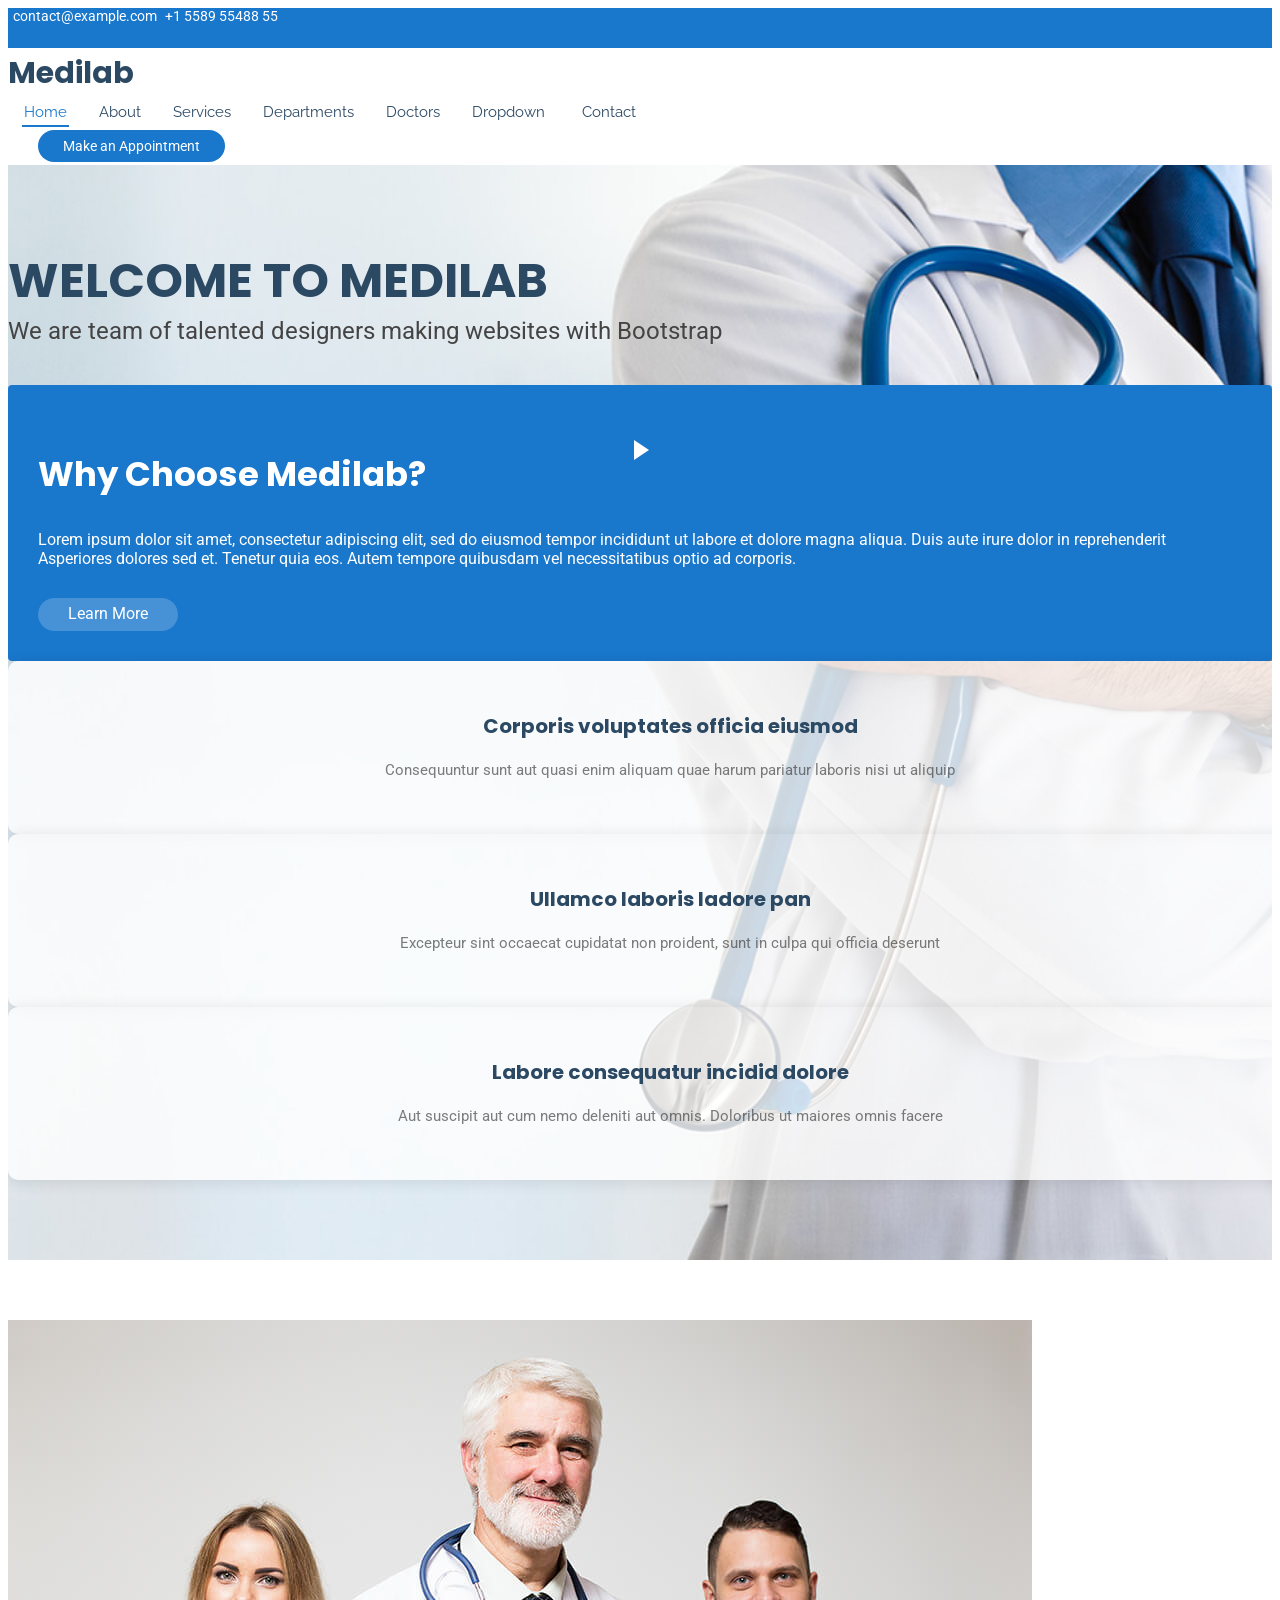
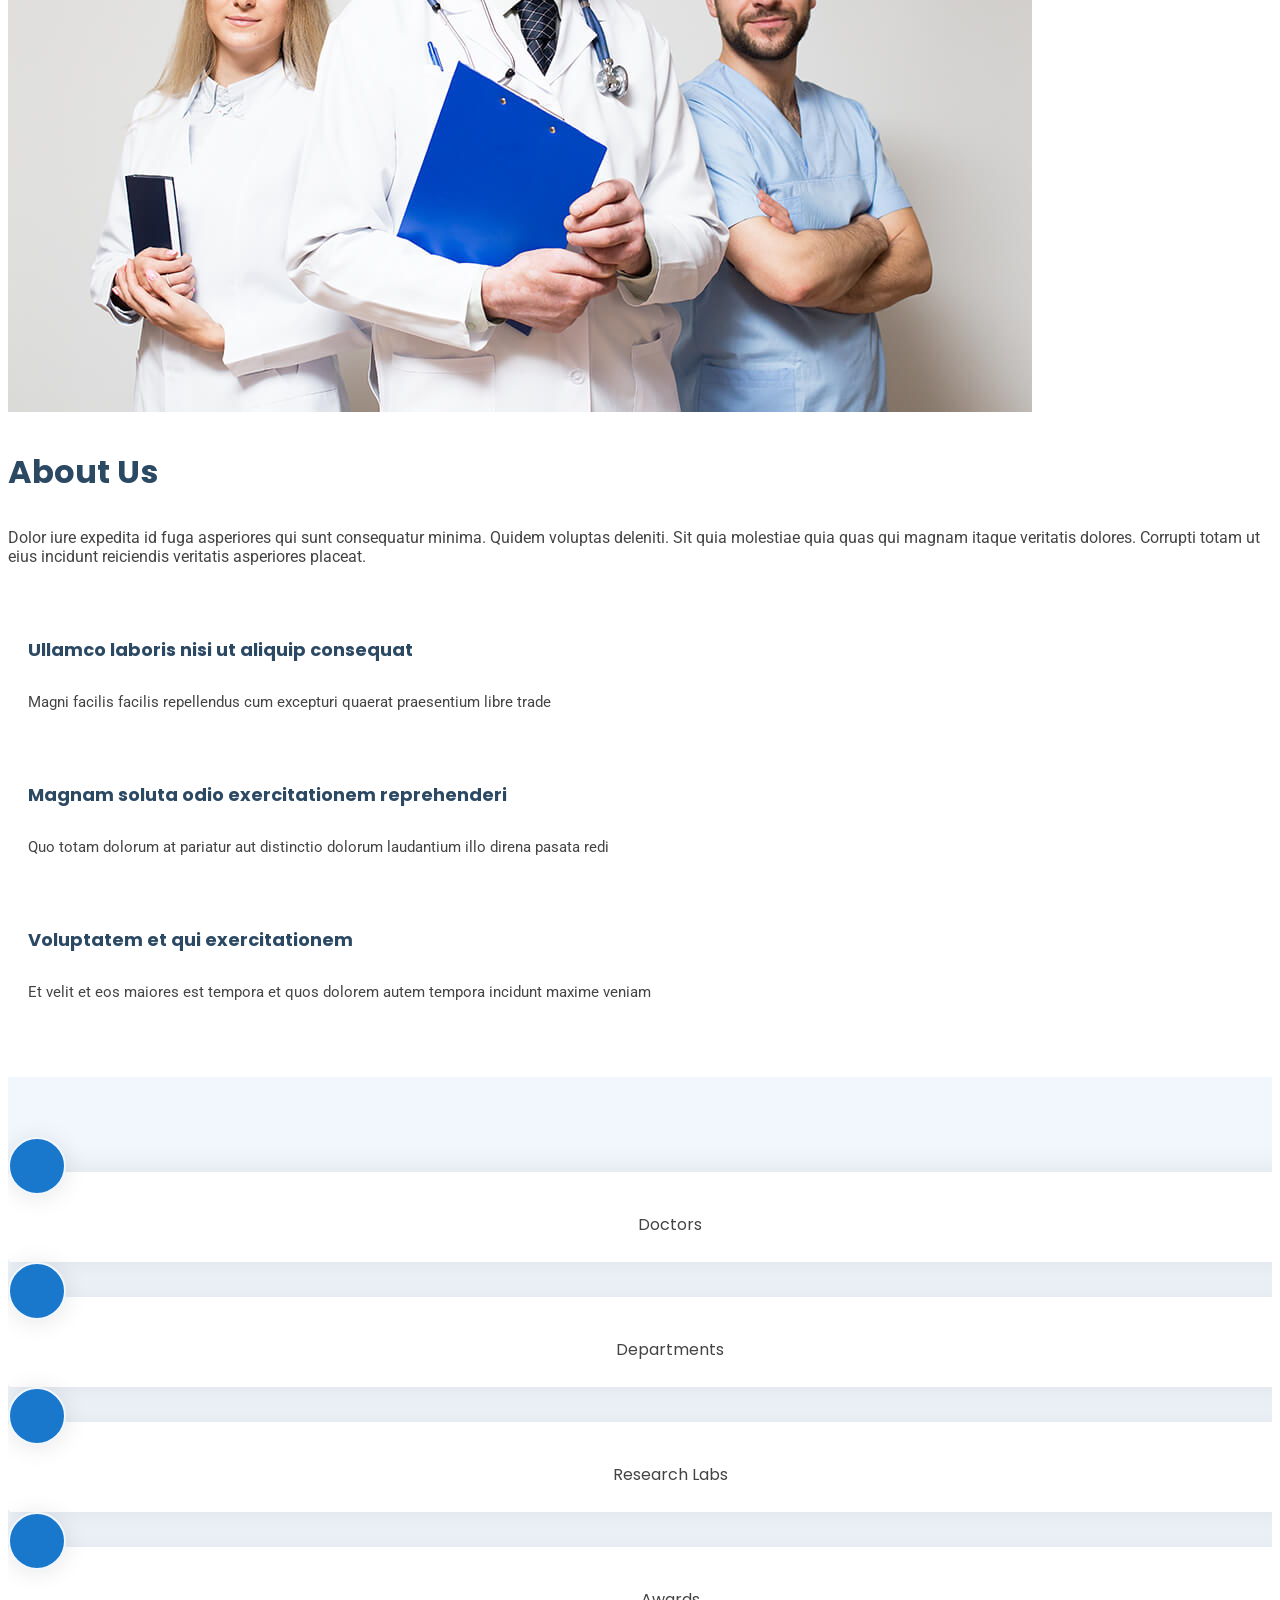
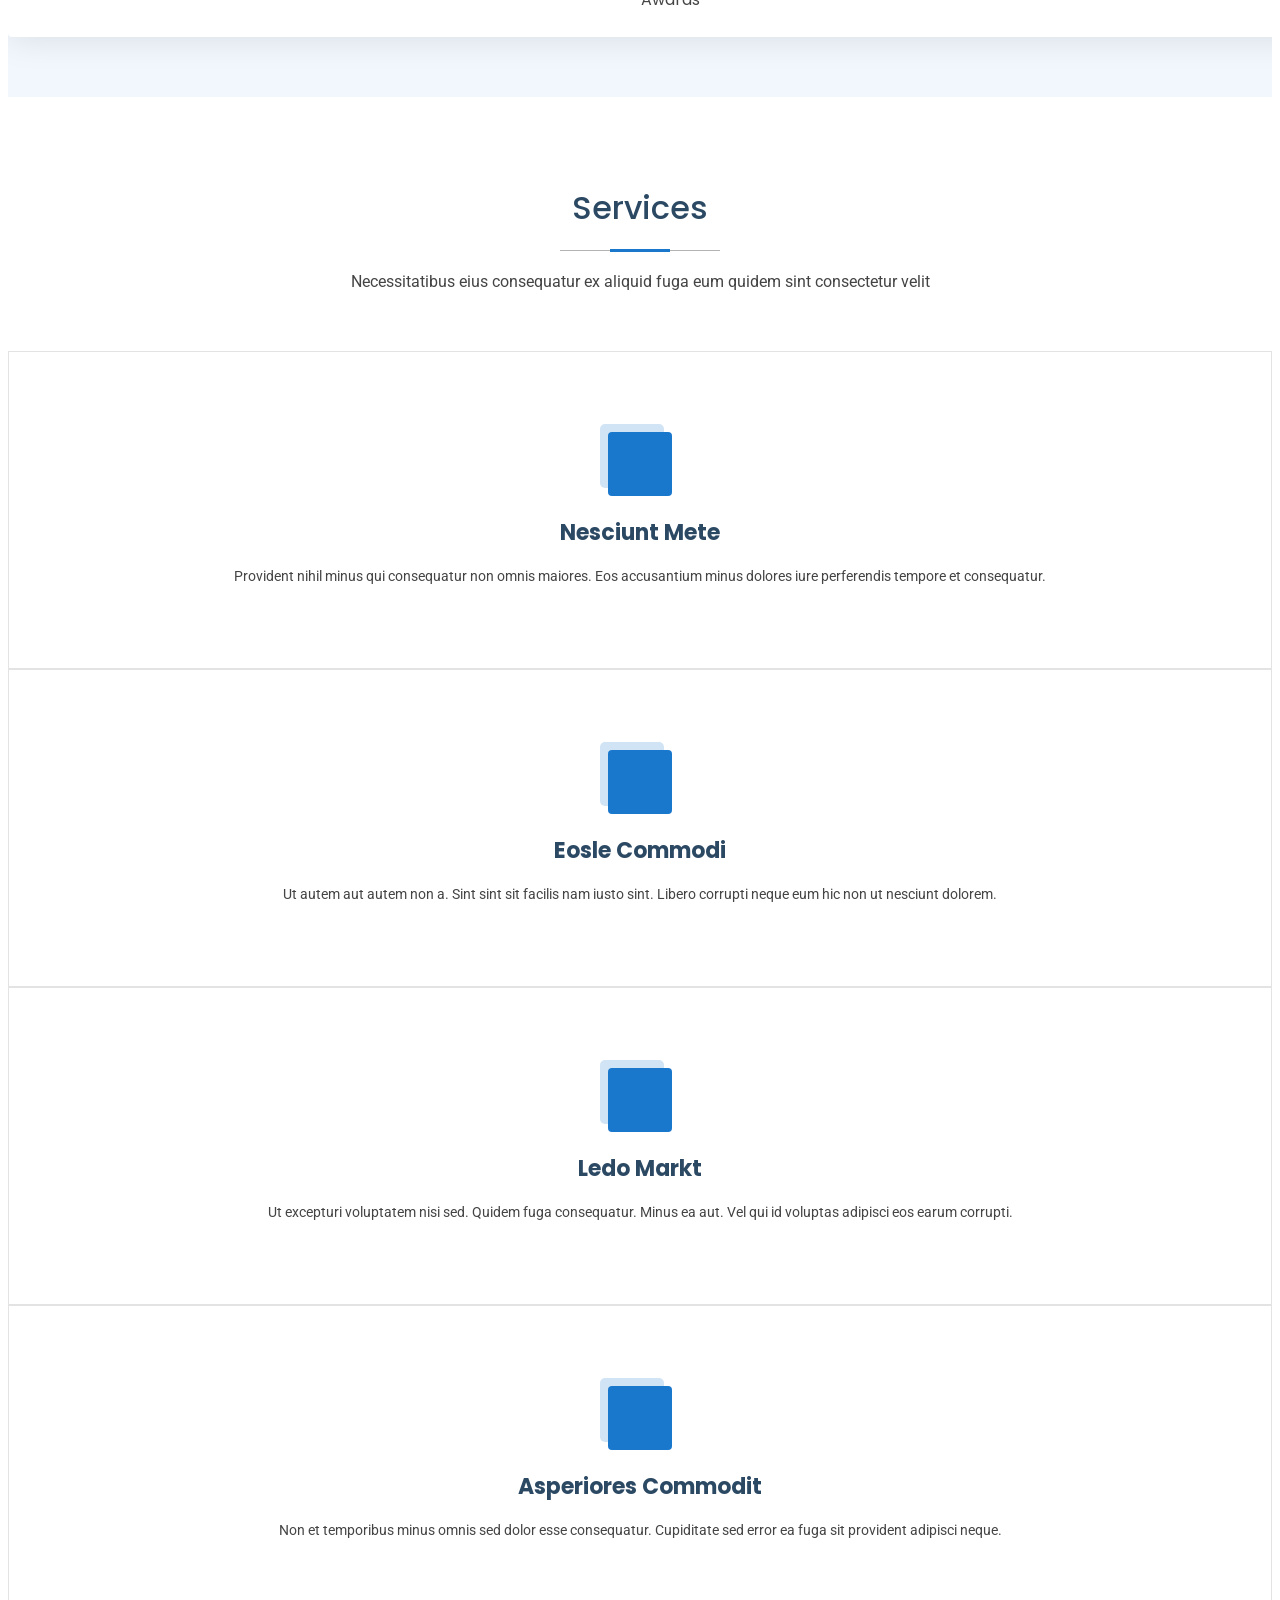
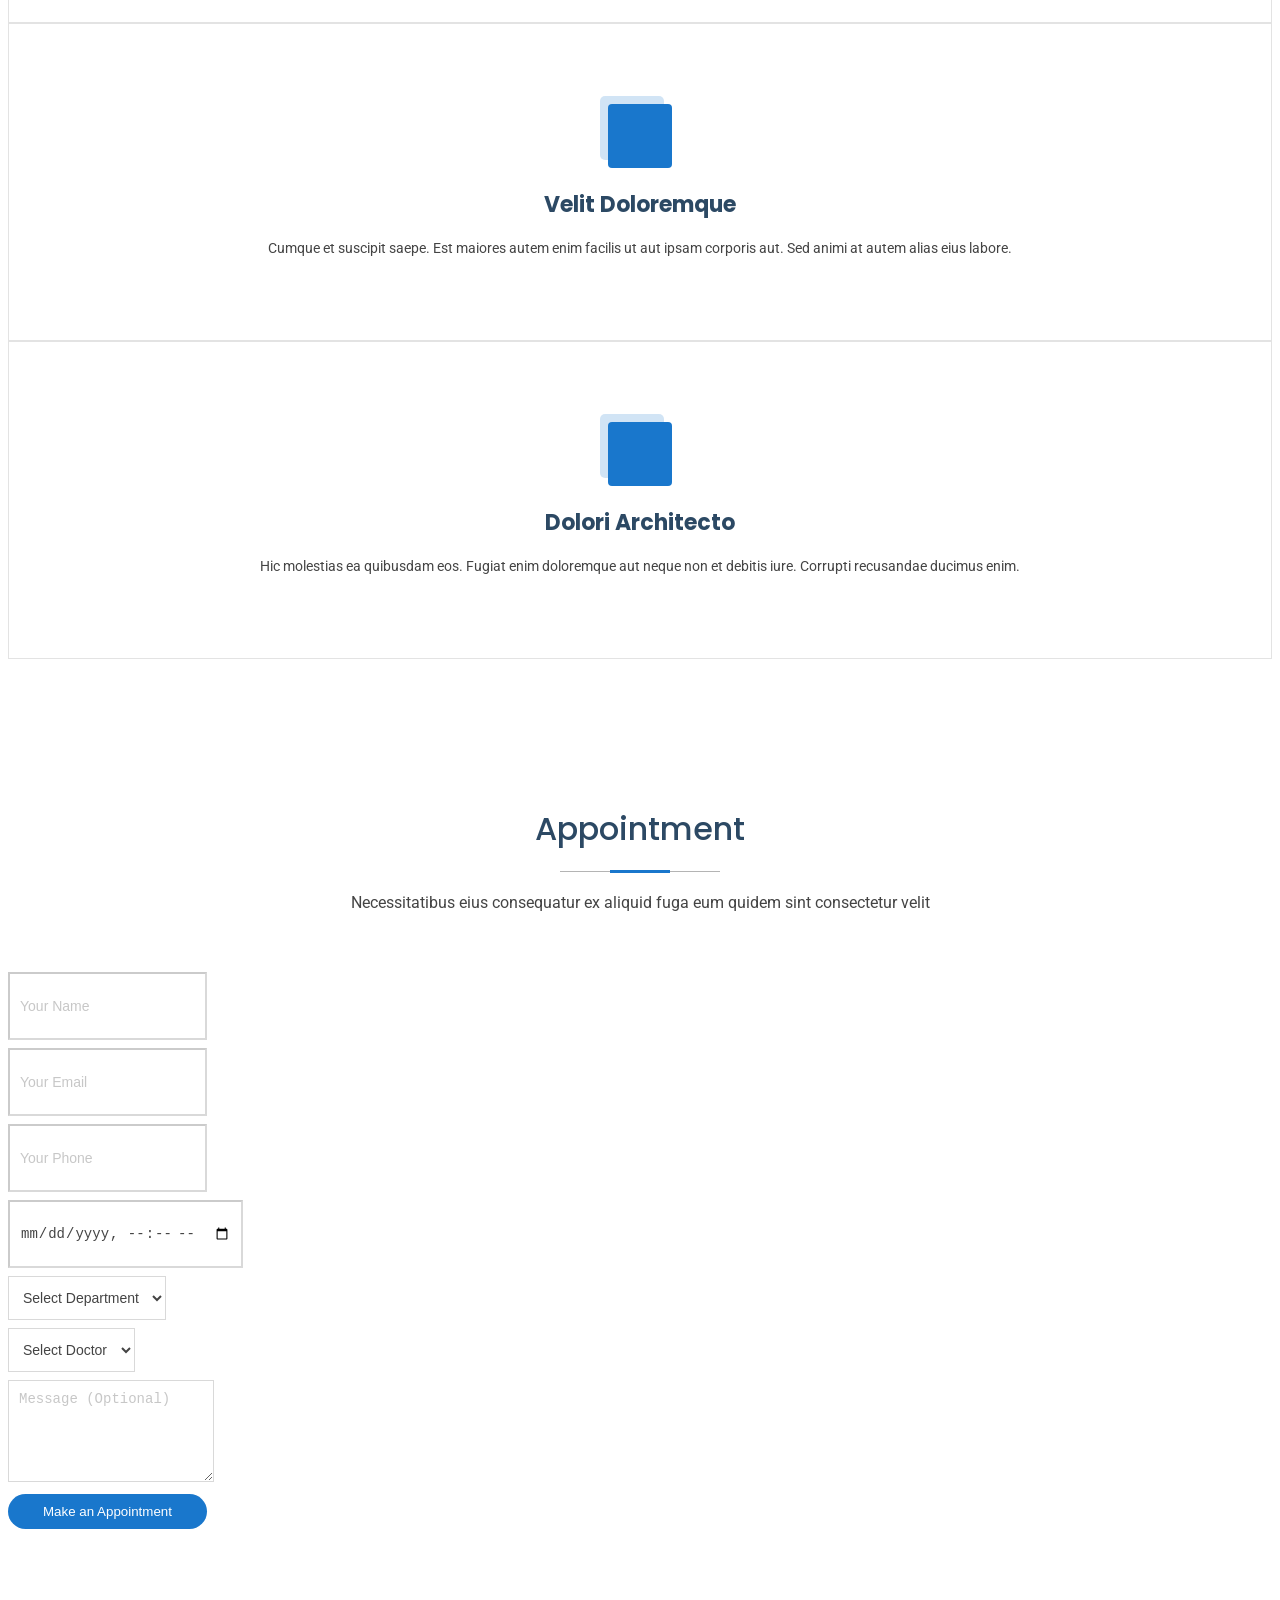
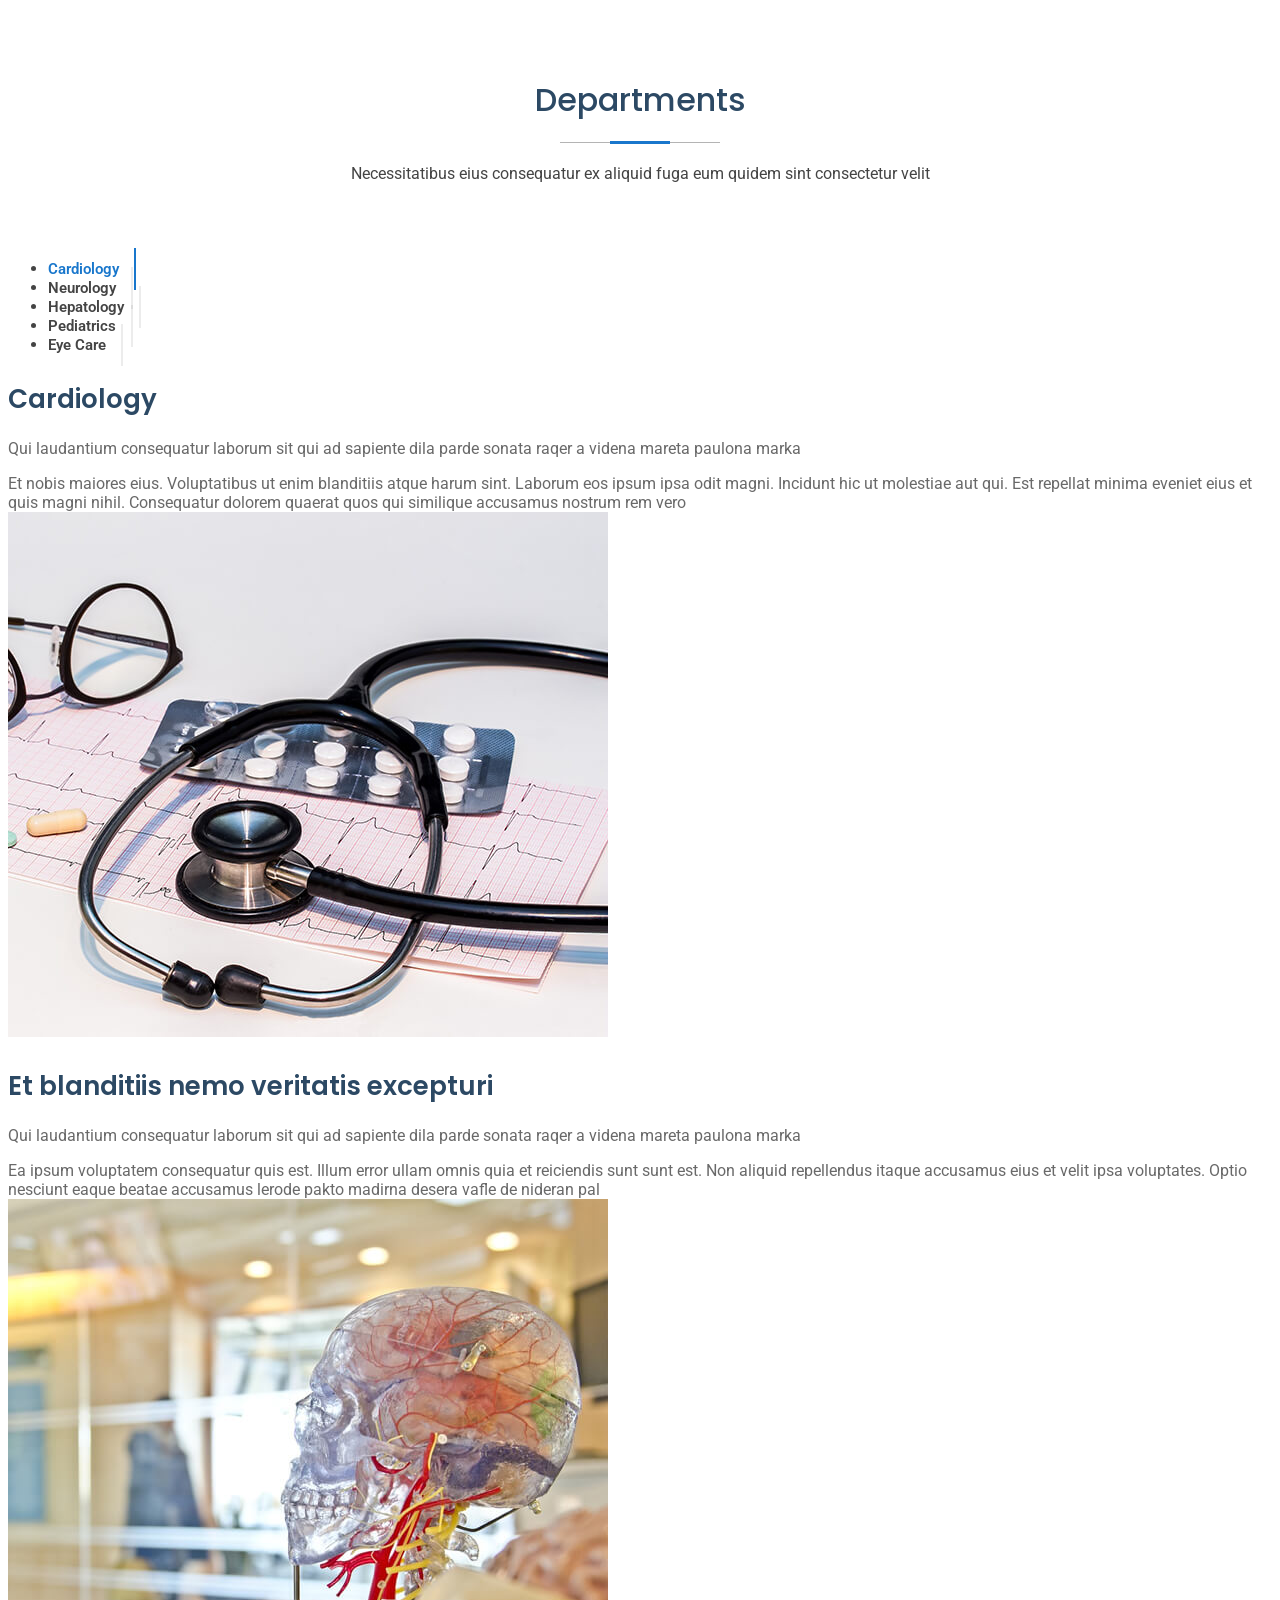
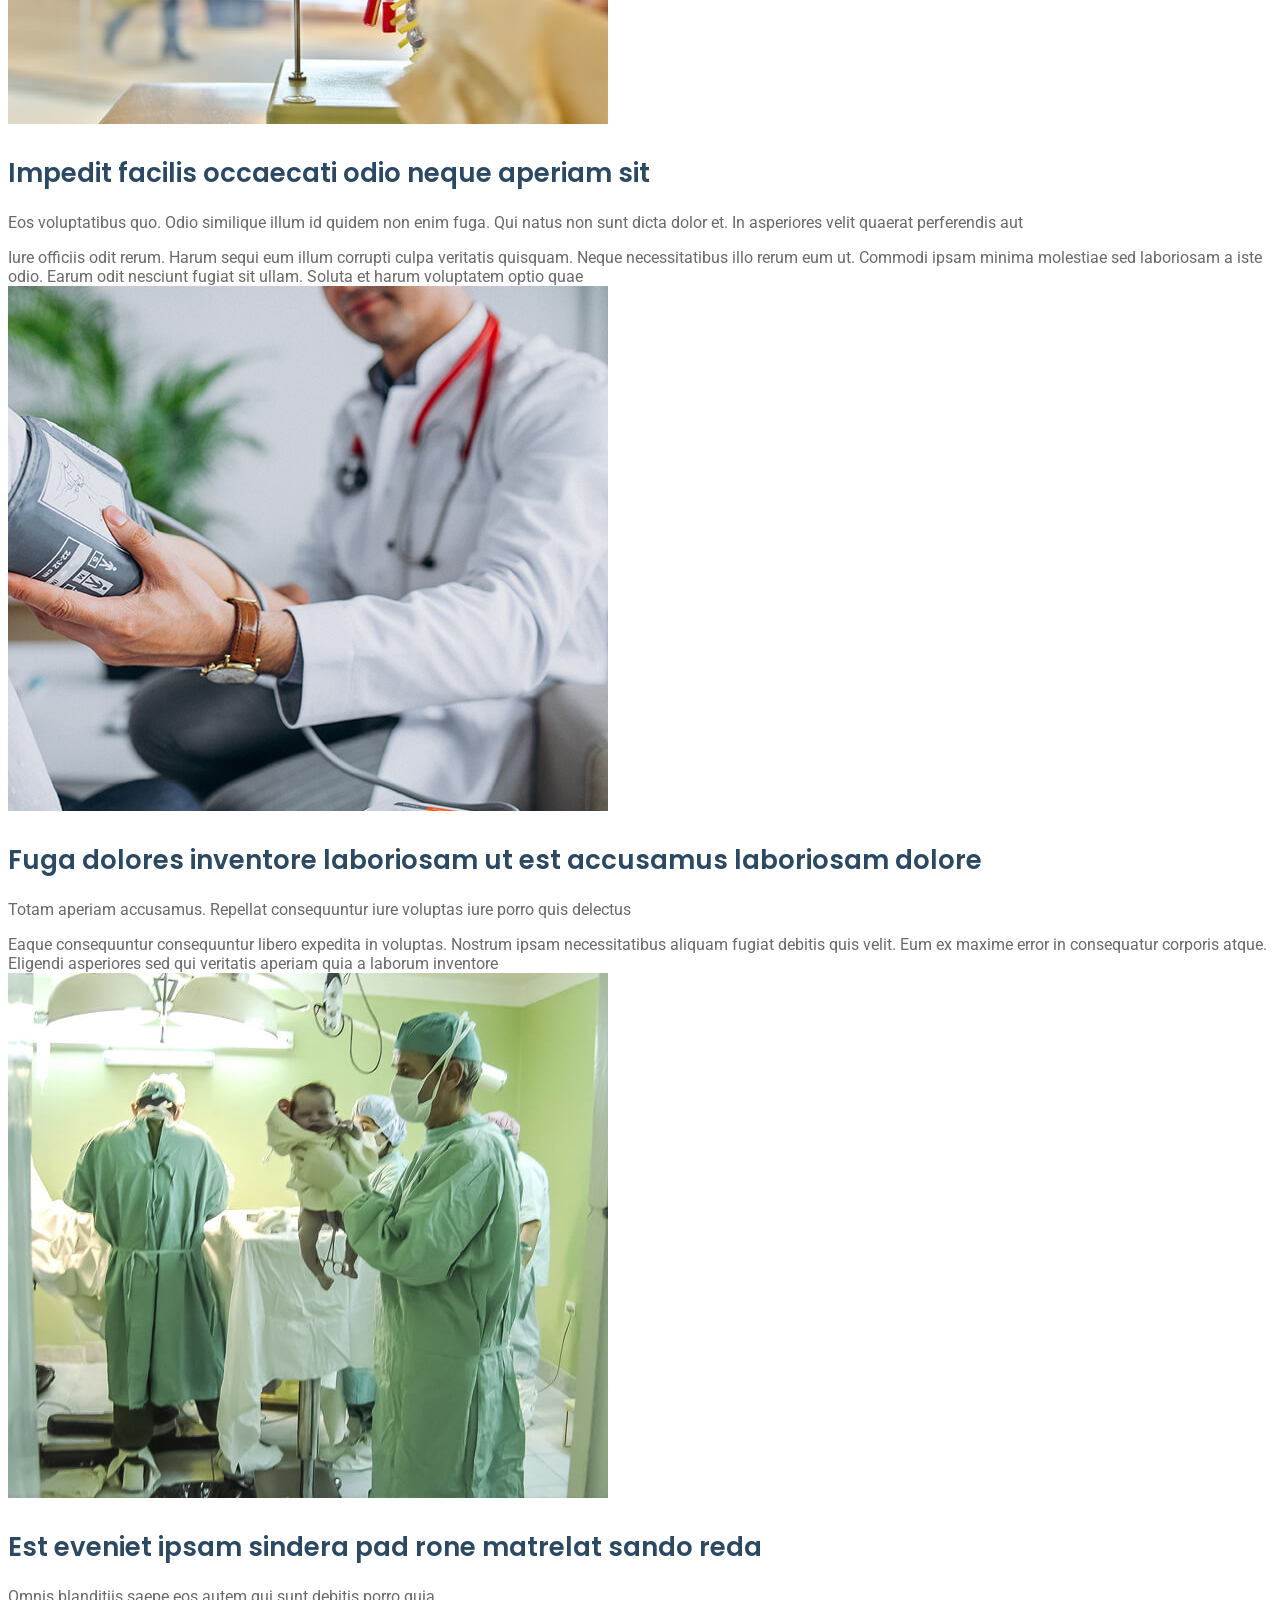
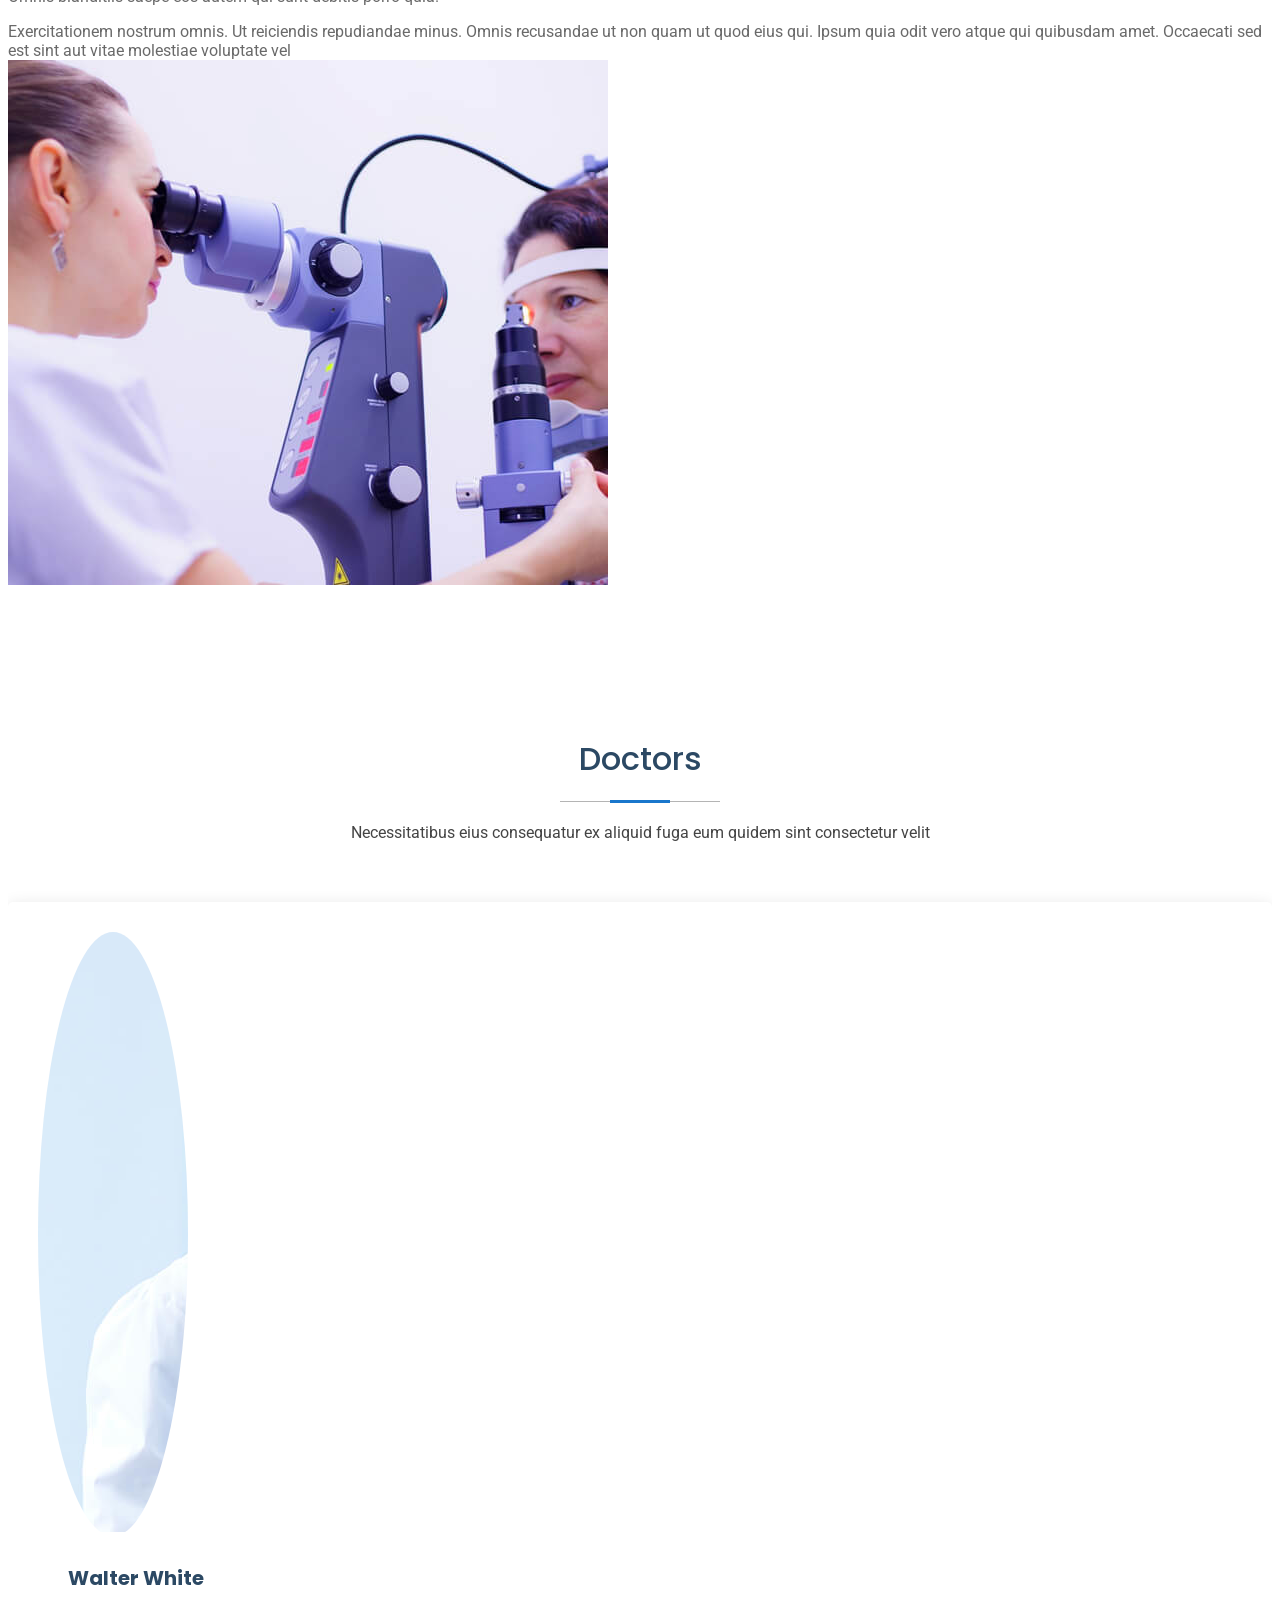
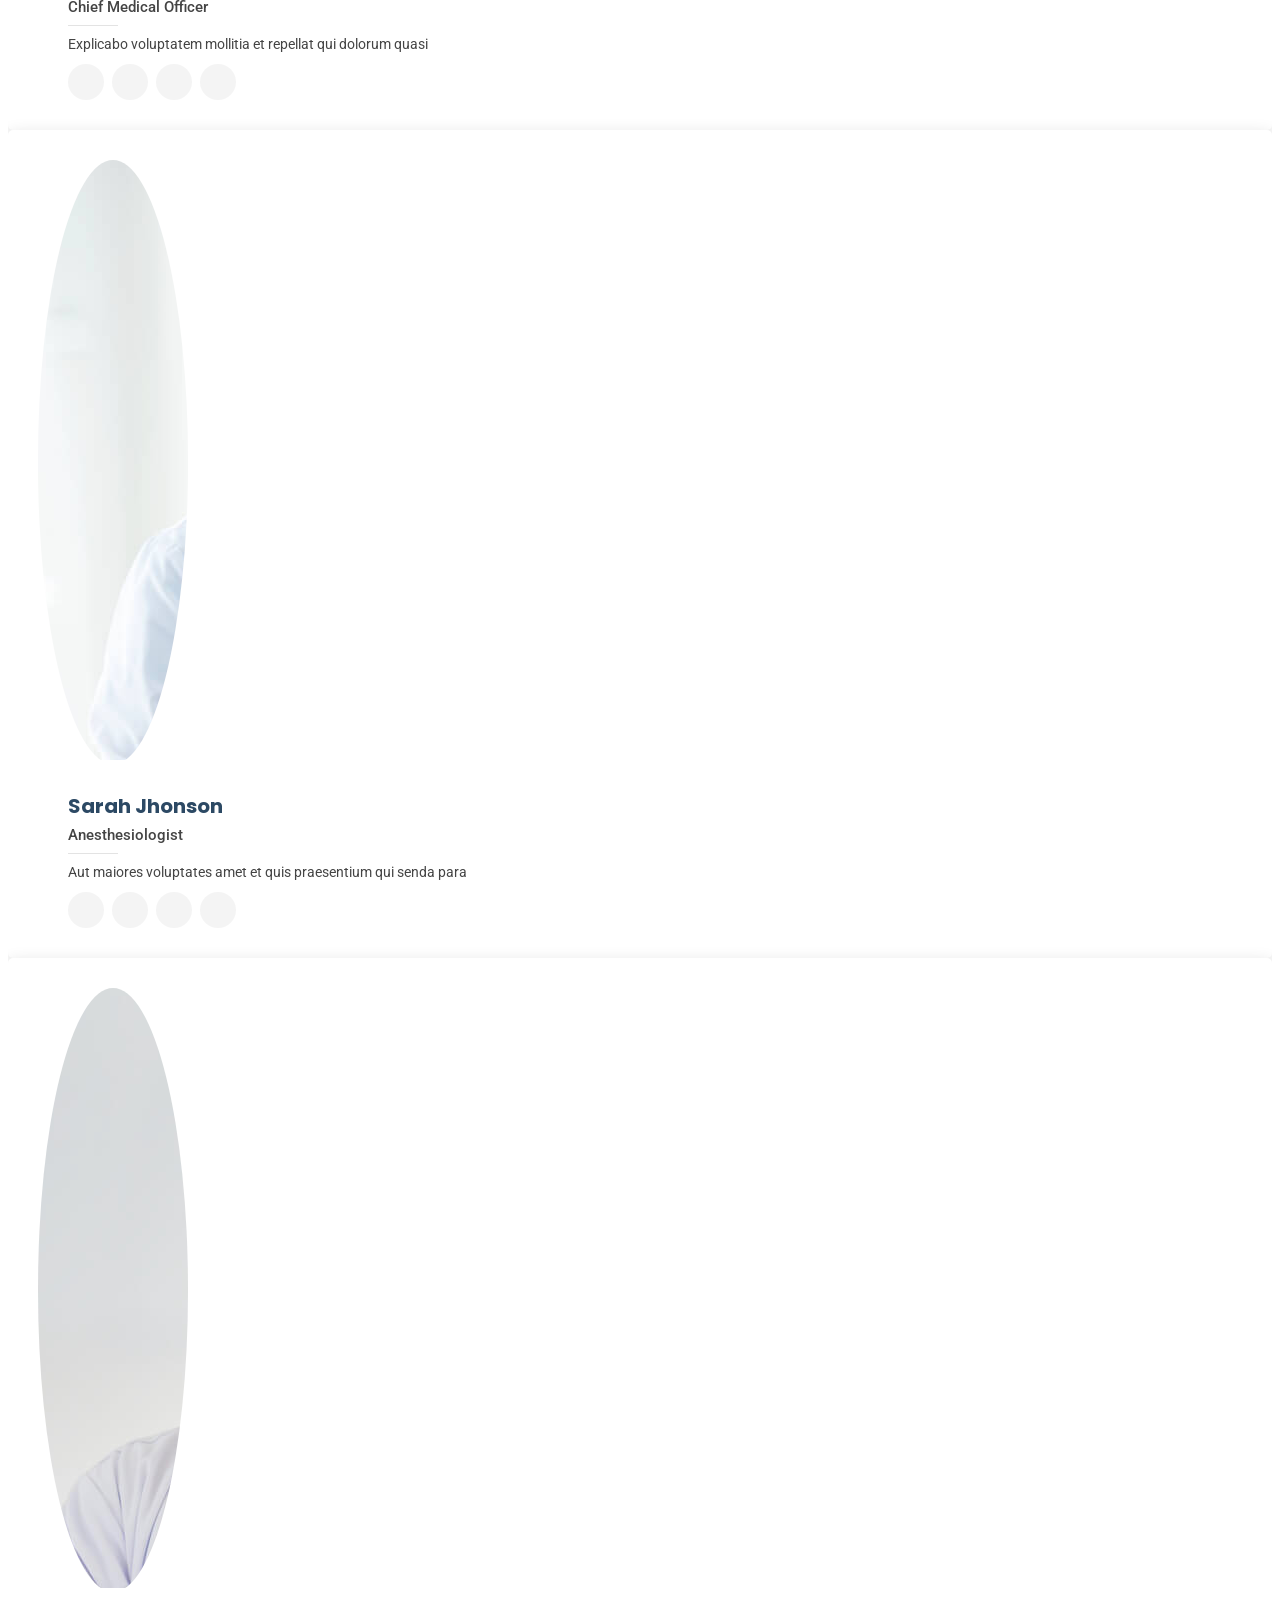
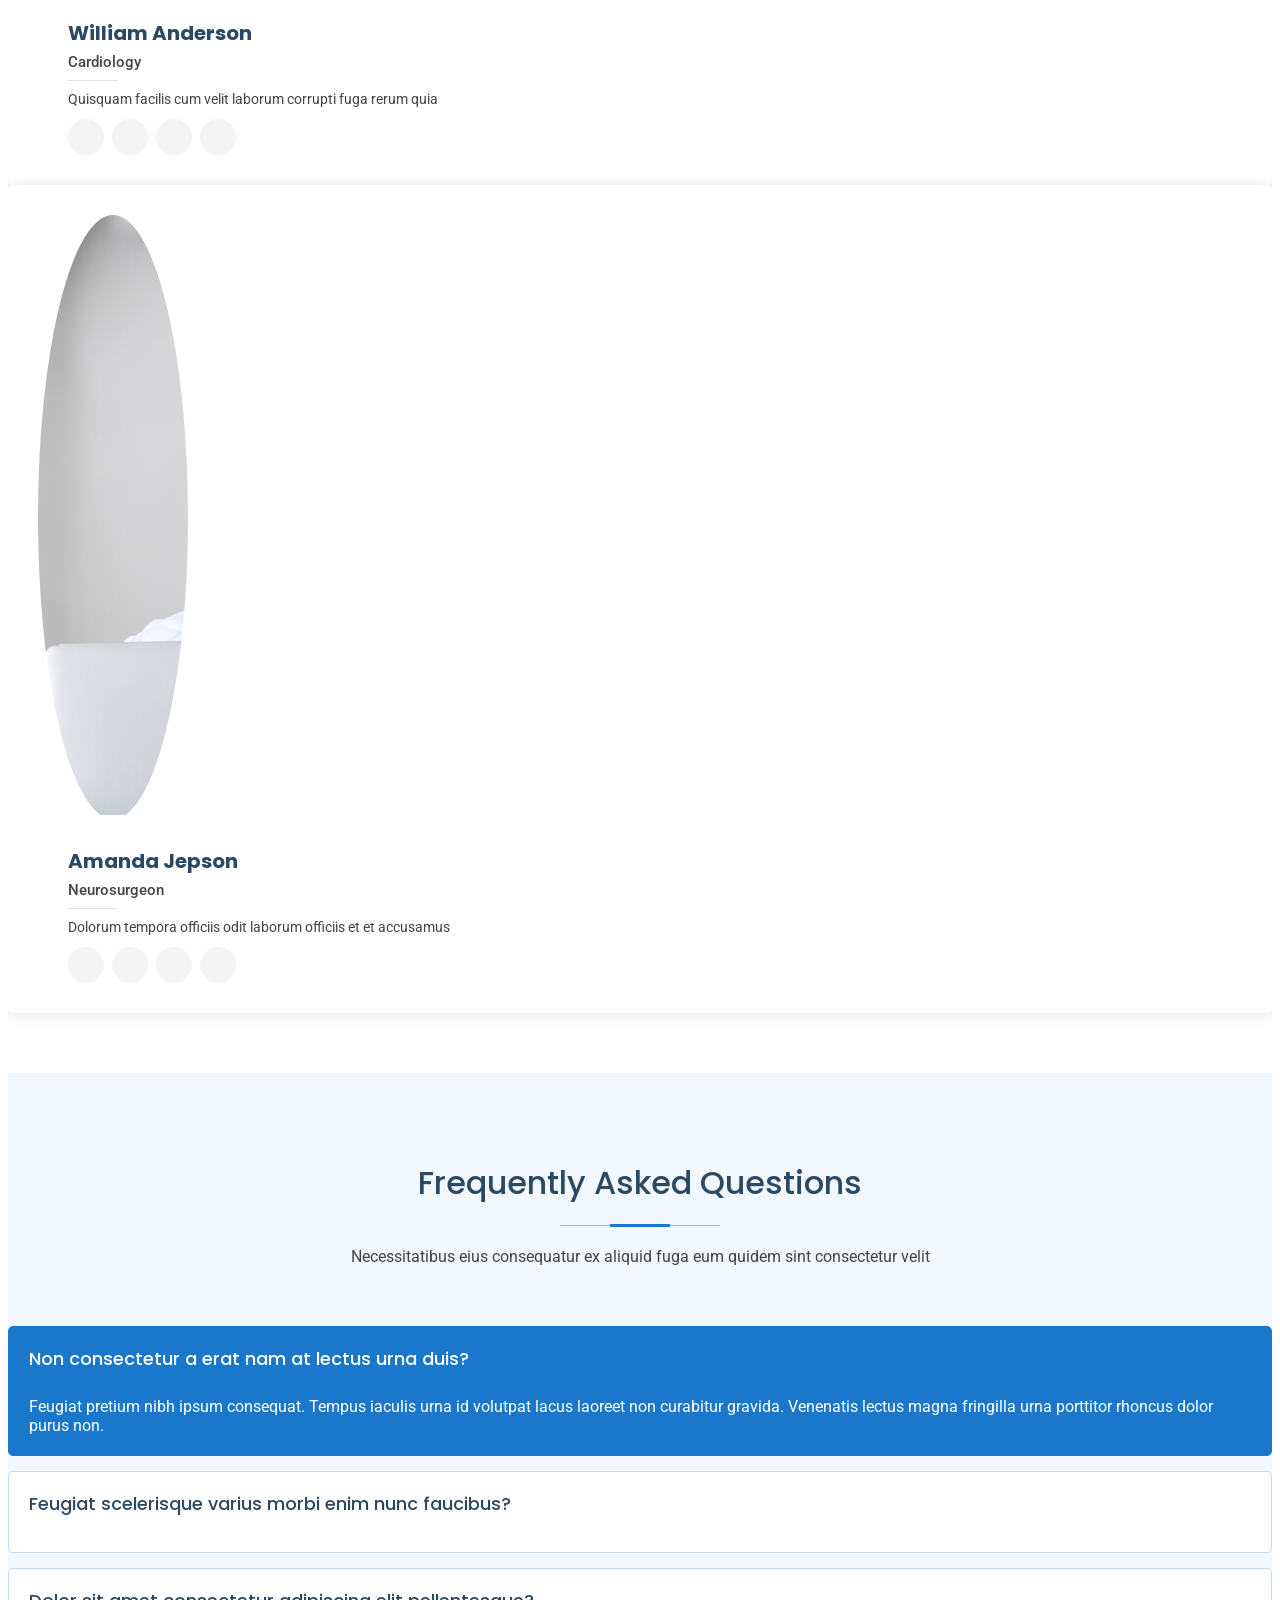
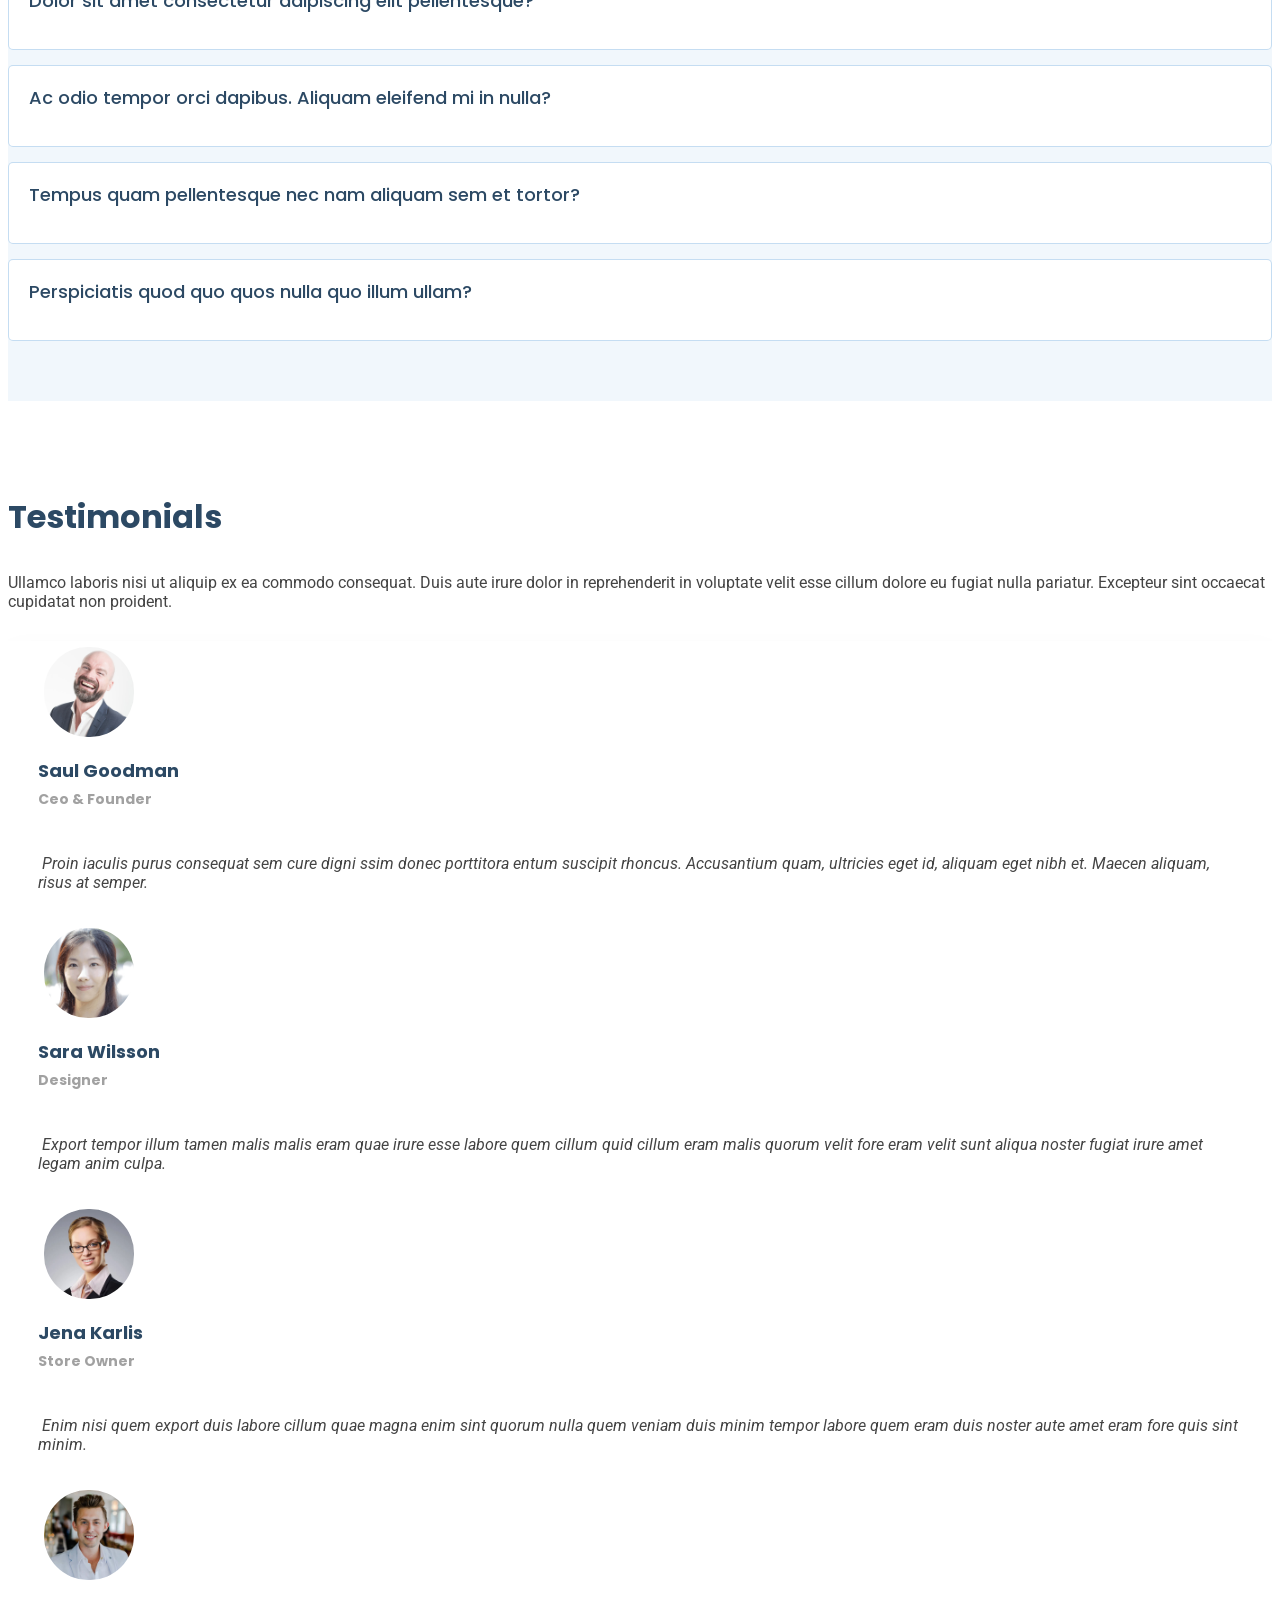
==== index.html @ 89dfcee9 "Update index.html" ====
<!DOCTYPE html>
<html lang="en">

<head>
  <meta charset="utf-8">
  <meta content="width=device-width, initial-scale=1.0" name="viewport">
  <title>Index - Medilab Bootstrap Template</title>
  <meta name="description" content="">
  <meta name="keywords" content="">

  <!-- Favicons -->
  <link href="assets/img/favicon.png" rel="icon">
  <link href="assets/img/apple-touch-icon.png" rel="apple-touch-icon">

  <!-- Fonts -->
  <link href="https://fonts.googleapis.com" rel="preconnect">
  <link href="https://fonts.gstatic.com" rel="preconnect" crossorigin>
  <link href="https://fonts.googleapis.com/css2?family=Roboto:ital,wght@0,100;0,300;0,400;0,500;0,700;0,900;1,100;1,300;1,400;1,500;1,700;1,900&family=Poppins:ital,wght@0,100;0,200;0,300;0,400;0,500;0,600;0,700;0,800;0,900;1,100;1,200;1,300;1,400;1,500;1,600;1,700;1,800;1,900&family=Raleway:ital,wght@0,100;0,200;0,300;0,400;0,500;0,600;0,700;0,800;0,900;1,100;1,200;1,300;1,400;1,500;1,600;1,700;1,800;1,900&display=swap" rel="stylesheet">

  <!-- Vendor CSS Files -->
  <link href="assets/vendor/bootstrap/css/bootstrap.min.css" rel="stylesheet">
  <link href="assets/vendor/bootstrap-icons/bootstrap-icons.css" rel="stylesheet">
  <link href="assets/vendor/aos/aos.css" rel="stylesheet">
  <link href="assets/vendor/fontawesome-free/css/all.min.css" rel="stylesheet">
  <link href="assets/vendor/glightbox/css/glightbox.min.css" rel="stylesheet">
  <link href="assets/vendor/swiper/swiper-bundle.min.css" rel="stylesheet">

  <!-- Main CSS File -->
  <link href="assets/css/main.css" rel="stylesheet">

  <!-- =======================================================
  * Template Name: Medilab
  * Template URL: https://bootstrapmade.com/medilab-free-medical-bootstrap-theme/
  * Updated: Aug 07 2024 with Bootstrap v5.3.3
  * Author: BootstrapMade.com
  * License: https://bootstrapmade.com/license/
  ======================================================== -->
</head>

<body class="index-page">

  <header id="header" class="header sticky-top">

    <div class="topbar d-flex align-items-center">
      <div class="container d-flex justify-content-center justify-content-md-between">
        <div class="contact-info d-flex align-items-center">
          <i class="bi bi-envelope d-flex align-items-center"><a href="mailto:contact@example.com">contact@example.com</a></i>
          <i class="bi bi-phone d-flex align-items-center ms-4"><span>+1 5589 55488 55</span></i>
        </div>
        <div class="social-links d-none d-md-flex align-items-center">
          <a href="#" class="twitter"><i class="bi bi-twitter-x"></i></a>
          <a href="#" class="facebook"><i class="bi bi-facebook"></i></a>
          <a href="#" class="instagram"><i class="bi bi-instagram"></i></a>
          <a href="#" class="linkedin"><i class="bi bi-linkedin"></i></a>
        </div>
      </div>
    </div><!-- End Top Bar -->

    <div class="branding d-flex align-items-center">

      <div class="container position-relative d-flex align-items-center justify-content-between">
        <a href="index.html" class="logo d-flex align-items-center me-auto">
          <!-- Uncomment the line below if you also wish to use an image logo -->
          <!-- <img src="assets/img/logo.png" alt=""> -->
          <h1 class="sitename">Medilab</h1>
        </a>

        <nav id="navmenu" class="navmenu">
          <ul>
            <li><a href="#hero" class="active">Home<br></a></li>
            <li><a href="#about">About</a></li>
            <li><a href="#services">Services</a></li>
            <li><a href="#departments">Departments</a></li>
            <li><a href="#doctors">Doctors</a></li>
            <li class="dropdown"><a href="#"><span>Dropdown</span> <i class="bi bi-chevron-down toggle-dropdown"></i></a>
              <ul>
                <li><a href="#">Dropdown 1</a></li>
                <li class="dropdown"><a href="#"><span>Deep Dropdown</span> <i class="bi bi-chevron-down toggle-dropdown"></i></a>
                  <ul>
                    <li><a href="#">Deep Dropdown 1</a></li>
                    <li><a href="#">Deep Dropdown 2</a></li>
                    <li><a href="#">Deep Dropdown 3</a></li>
                    <li><a href="#">Deep Dropdown 4</a></li>
                    <li><a href="#">Deep Dropdown 5</a></li>
                  </ul>
                </li>
                <li><a href="#">Dropdown 2</a></li>
                <li><a href="#">Dropdown 3</a></li>
                <li><a href="#">Dropdown 4</a></li>
              </ul>
            </li>
            <li><a href="#contact">Contact</a></li>
          </ul>
          <i class="mobile-nav-toggle d-xl-none bi bi-list"></i>
        </nav>

        <a class="cta-btn d-none d-sm-block" href="#appointment">Make an Appointment</a>

      </div>

    </div>

  </header>

  <main class="main">

    <!-- Hero Section -->
    <section id="hero" class="hero section light-background">

      <img src="assets/img/hero-bg.jpg" alt="" data-aos="fade-in">

      <div class="container position-relative">

        <div class="welcome position-relative" data-aos="fade-down" data-aos-delay="100">
          <h2>WELCOME TO MEDILAB</h2>
          <p>We are team of talented designers making websites with Bootstrap</p>
        </div><!-- End Welcome -->

        <div class="content row gy-4">
          <div class="col-lg-4 d-flex align-items-stretch">
            <div class="why-box" data-aos="zoom-out" data-aos-delay="200">
              <h3>Why Choose Medilab?</h3>
              <p>
                Lorem ipsum dolor sit amet, consectetur adipiscing elit, sed do eiusmod tempor incididunt ut labore et dolore magna aliqua. Duis aute irure dolor in reprehenderit
                Asperiores dolores sed et. Tenetur quia eos. Autem tempore quibusdam vel necessitatibus optio ad corporis.
              </p>
              <div class="text-center">
                <a href="#about" class="more-btn"><span>Learn More</span> <i class="bi bi-chevron-right"></i></a>
              </div>
            </div>
          </div><!-- End Why Box -->

          <div class="col-lg-8 d-flex align-items-stretch">
            <div class="d-flex flex-column justify-content-center">
              <div class="row gy-4">

                <div class="col-xl-4 d-flex align-items-stretch">
                  <div class="icon-box" data-aos="zoom-out" data-aos-delay="300">
                    <i class="bi bi-clipboard-data"></i>
                    <h4>Corporis voluptates officia eiusmod</h4>
                    <p>Consequuntur sunt aut quasi enim aliquam quae harum pariatur laboris nisi ut aliquip</p>
                  </div>
                </div><!-- End Icon Box -->

                <div class="col-xl-4 d-flex align-items-stretch">
                  <div class="icon-box" data-aos="zoom-out" data-aos-delay="400">
                    <i class="bi bi-gem"></i>
                    <h4>Ullamco laboris ladore pan</h4>
                    <p>Excepteur sint occaecat cupidatat non proident, sunt in culpa qui officia deserunt</p>
                  </div>
                </div><!-- End Icon Box -->

                <div class="col-xl-4 d-flex align-items-stretch">
                  <div class="icon-box" data-aos="zoom-out" data-aos-delay="500">
                    <i class="bi bi-inboxes"></i>
                    <h4>Labore consequatur incidid dolore</h4>
                    <p>Aut suscipit aut cum nemo deleniti aut omnis. Doloribus ut maiores omnis facere</p>
                  </div>
                </div><!-- End Icon Box -->

              </div>
            </div>
          </div>
        </div><!-- End  Content-->

      </div>

    </section><!-- /Hero Section -->

    <!-- About Section -->
    <section id="about" class="about section">

      <div class="container">

        <div class="row gy-4 gx-5">

          <div class="col-lg-6 position-relative align-self-start" data-aos="fade-up" data-aos-delay="200">
            <img src="assets/img/about.jpg" class="img-fluid" alt="">
            <a href="https://www.youtube.com/watch?v=Y7f98aduVJ8" class="glightbox pulsating-play-btn"></a>
          </div>

          <div class="col-lg-6 content" data-aos="fade-up" data-aos-delay="100">
            <h3>About Us</h3>
            <p>
              Dolor iure expedita id fuga asperiores qui sunt consequatur minima. Quidem voluptas deleniti. Sit quia molestiae quia quas qui magnam itaque veritatis dolores. Corrupti totam ut eius incidunt reiciendis veritatis asperiores placeat.
            </p>
            <ul>
              <li>
                <i class="fa-solid fa-vial-circle-check"></i>
                <div>
                  <h5>Ullamco laboris nisi ut aliquip consequat</h5>
                  <p>Magni facilis facilis repellendus cum excepturi quaerat praesentium libre trade</p>
                </div>
              </li>
              <li>
                <i class="fa-solid fa-pump-medical"></i>
                <div>
                  <h5>Magnam soluta odio exercitationem reprehenderi</h5>
                  <p>Quo totam dolorum at pariatur aut distinctio dolorum laudantium illo direna pasata redi</p>
                </div>
              </li>
              <li>
                <i class="fa-solid fa-heart-circle-xmark"></i>
                <div>
                  <h5>Voluptatem et qui exercitationem</h5>
                  <p>Et velit et eos maiores est tempora et quos dolorem autem tempora incidunt maxime veniam</p>
                </div>
              </li>
            </ul>
          </div>

        </div>

      </div>

    </section><!-- /About Section -->

    <!-- Stats Section -->
    <section id="stats" class="stats section light-background">

      <div class="container" data-aos="fade-up" data-aos-delay="100">

        <div class="row gy-4">

          <div class="col-lg-3 col-md-6 d-flex flex-column align-items-center">
            <i class="fa-solid fa-user-doctor"></i>
            <div class="stats-item">
              <span data-purecounter-start="0" data-purecounter-end="85" data-purecounter-duration="1" class="purecounter"></span>
              <p>Doctors</p>
            </div>
          </div><!-- End Stats Item -->

          <div class="col-lg-3 col-md-6 d-flex flex-column align-items-center">
            <i class="fa-regular fa-hospital"></i>
            <div class="stats-item">
              <span data-purecounter-start="0" data-purecounter-end="18" data-purecounter-duration="1" class="purecounter"></span>
              <p>Departments</p>
            </div>
          </div><!-- End Stats Item -->

          <div class="col-lg-3 col-md-6 d-flex flex-column align-items-center">
            <i class="fas fa-flask"></i>
            <div class="stats-item">
              <span data-purecounter-start="0" data-purecounter-end="12" data-purecounter-duration="1" class="purecounter"></span>
              <p>Research Labs</p>
            </div>
          </div><!-- End Stats Item -->

          <div class="col-lg-3 col-md-6 d-flex flex-column align-items-center">
            <i class="fas fa-award"></i>
            <div class="stats-item">
              <span data-purecounter-start="0" data-purecounter-end="150" data-purecounter-duration="1" class="purecounter"></span>
              <p>Awards</p>
            </div>
          </div><!-- End Stats Item -->

        </div>

      </div>

    </section><!-- /Stats Section -->

    <!-- Services Section -->
    <section id="services" class="services section">

      <!-- Section Title -->
      <div class="container section-title" data-aos="fade-up">
        <h2>Services</h2>
        <p>Necessitatibus eius consequatur ex aliquid fuga eum quidem sint consectetur velit</p>
      </div><!-- End Section Title -->

      <div class="container">

        <div class="row gy-4">

          <div class="col-lg-4 col-md-6" data-aos="fade-up" data-aos-delay="100">
            <div class="service-item  position-relative">
              <div class="icon">
                <i class="fas fa-heartbeat"></i>
              </div>
              <a href="#" class="stretched-link">
                <h3>Nesciunt Mete</h3>
              </a>
              <p>Provident nihil minus qui consequatur non omnis maiores. Eos accusantium minus dolores iure perferendis tempore et consequatur.</p>
            </div>
          </div><!-- End Service Item -->

          <div class="col-lg-4 col-md-6" data-aos="fade-up" data-aos-delay="200">
            <div class="service-item position-relative">
              <div class="icon">
                <i class="fas fa-pills"></i>
              </div>
              <a href="#" class="stretched-link">
                <h3>Eosle Commodi</h3>
              </a>
              <p>Ut autem aut autem non a. Sint sint sit facilis nam iusto sint. Libero corrupti neque eum hic non ut nesciunt dolorem.</p>
            </div>
          </div><!-- End Service Item -->

          <div class="col-lg-4 col-md-6" data-aos="fade-up" data-aos-delay="300">
            <div class="service-item position-relative">
              <div class="icon">
                <i class="fas fa-hospital-user"></i>
              </div>
              <a href="#" class="stretched-link">
                <h3>Ledo Markt</h3>
              </a>
              <p>Ut excepturi voluptatem nisi sed. Quidem fuga consequatur. Minus ea aut. Vel qui id voluptas adipisci eos earum corrupti.</p>
            </div>
          </div><!-- End Service Item -->

          <div class="col-lg-4 col-md-6" data-aos="fade-up" data-aos-delay="400">
            <div class="service-item position-relative">
              <div class="icon">
                <i class="fas fa-dna"></i>
              </div>
              <a href="#" class="stretched-link">
                <h3>Asperiores Commodit</h3>
              </a>
              <p>Non et temporibus minus omnis sed dolor esse consequatur. Cupiditate sed error ea fuga sit provident adipisci neque.</p>
              <a href="#" class="stretched-link"></a>
            </div>
          </div><!-- End Service Item -->

          <div class="col-lg-4 col-md-6" data-aos="fade-up" data-aos-delay="500">
            <div class="service-item position-relative">
              <div class="icon">
                <i class="fas fa-wheelchair"></i>
              </div>
              <a href="#" class="stretched-link">
                <h3>Velit Doloremque</h3>
              </a>
              <p>Cumque et suscipit saepe. Est maiores autem enim facilis ut aut ipsam corporis aut. Sed animi at autem alias eius labore.</p>
              <a href="#" class="stretched-link"></a>
            </div>
          </div><!-- End Service Item -->

          <div class="col-lg-4 col-md-6" data-aos="fade-up" data-aos-delay="600">
            <div class="service-item position-relative">
              <div class="icon">
                <i class="fas fa-notes-medical"></i>
              </div>
              <a href="#" class="stretched-link">
                <h3>Dolori Architecto</h3>
              </a>
              <p>Hic molestias ea quibusdam eos. Fugiat enim doloremque aut neque non et debitis iure. Corrupti recusandae ducimus enim.</p>
              <a href="#" class="stretched-link"></a>
            </div>
          </div><!-- End Service Item -->

        </div>

      </div>

    </section><!-- /Services Section -->

    <!-- Appointment Section -->
    <section id="appointment" class="appointment section">

      <!-- Section Title -->
      <div class="container section-title" data-aos="fade-up">
        <h2>Appointment</h2>
        <p>Necessitatibus eius consequatur ex aliquid fuga eum quidem sint consectetur velit</p>
      </div><!-- End Section Title -->

      <div class="container" data-aos="fade-up" data-aos-delay="100">

        <form action="forms/appointment.php" method="post" role="form" class="php-email-form">
          <div class="row">
            <div class="col-md-4 form-group">
              <input type="text" name="name" class="form-control" id="name" placeholder="Your Name" required="">
            </div>
            <div class="col-md-4 form-group mt-3 mt-md-0">
              <input type="email" class="form-control" name="email" id="email" placeholder="Your Email" required="">
            </div>
            <div class="col-md-4 form-group mt-3 mt-md-0">
              <input type="tel" class="form-control" name="phone" id="phone" placeholder="Your Phone" required="">
            </div>
          </div>
          <div class="row">
            <div class="col-md-4 form-group mt-3">
              <input type="datetime-local" name="date" class="form-control datepicker" id="date" placeholder="Appointment Date" required="">
            </div>
            <div class="col-md-4 form-group mt-3">
              <select name="department" id="department" class="form-select" required="">
                <option value="">Select Department</option>
                <option value="Department 1">Department 1</option>
                <option value="Department 2">Department 2</option>
                <option value="Department 3">Department 3</option>
              </select>
            </div>
            <div class="col-md-4 form-group mt-3">
              <select name="doctor" id="doctor" class="form-select" required="">
                <option value="">Select Doctor</option>
                <option value="Doctor 1">Doctor 1</option>
                <option value="Doctor 2">Doctor 2</option>
                <option value="Doctor 3">Doctor 3</option>
              </select>
            </div>
          </div>

          <div class="form-group mt-3">
            <textarea class="form-control" name="message" rows="5" placeholder="Message (Optional)"></textarea>
          </div>
          <div class="mt-3">
            <div class="loading">Loading</div>
            <div class="error-message"></div>
            <div class="sent-message">Your appointment request has been sent successfully. Thank you!</div>
            <div class="text-center"><button type="submit">Make an Appointment</button></div>
          </div>
        </form>

      </div>

    </section><!-- /Appointment Section -->

    <!-- Departments Section -->
    <section id="departments" class="departments section">

      <!-- Section Title -->
      <div class="container section-title" data-aos="fade-up">
        <h2>Departments</h2>
        <p>Necessitatibus eius consequatur ex aliquid fuga eum quidem sint consectetur velit</p>
      </div><!-- End Section Title -->

      <div class="container" data-aos="fade-up" data-aos-delay="100">

        <div class="row">
          <div class="col-lg-3">
            <ul class="nav nav-tabs flex-column">
              <li class="nav-item">
                <a class="nav-link active show" data-bs-toggle="tab" href="#departments-tab-1">Cardiology</a>
              </li>
              <li class="nav-item">
                <a class="nav-link" data-bs-toggle="tab" href="#departments-tab-2">Neurology</a>
              </li>
              <li class="nav-item">
                <a class="nav-link" data-bs-toggle="tab" href="#departments-tab-3">Hepatology</a>
              </li>
              <li class="nav-item">
                <a class="nav-link" data-bs-toggle="tab" href="#departments-tab-4">Pediatrics</a>
              </li>
              <li class="nav-item">
                <a class="nav-link" data-bs-toggle="tab" href="#departments-tab-5">Eye Care</a>
              </li>
            </ul>
          </div>
          <div class="col-lg-9 mt-4 mt-lg-0">
            <div class="tab-content">
              <div class="tab-pane active show" id="departments-tab-1">
                <div class="row">
                  <div class="col-lg-8 details order-2 order-lg-1">
                    <h3>Cardiology</h3>
                    <p class="fst-italic">Qui laudantium consequatur laborum sit qui ad sapiente dila parde sonata raqer a videna mareta paulona marka</p>
                    <p>Et nobis maiores eius. Voluptatibus ut enim blanditiis atque harum sint. Laborum eos ipsum ipsa odit magni. Incidunt hic ut molestiae aut qui. Est repellat minima eveniet eius et quis magni nihil. Consequatur dolorem quaerat quos qui similique accusamus nostrum rem vero</p>
                  </div>
                  <div class="col-lg-4 text-center order-1 order-lg-2">
                    <img src="assets/img/departments-1.jpg" alt="" class="img-fluid">
                  </div>
                </div>
              </div>
              <div class="tab-pane" id="departments-tab-2">
                <div class="row">
                  <div class="col-lg-8 details order-2 order-lg-1">
                    <h3>Et blanditiis nemo veritatis excepturi</h3>
                    <p class="fst-italic">Qui laudantium consequatur laborum sit qui ad sapiente dila parde sonata raqer a videna mareta paulona marka</p>
                    <p>Ea ipsum voluptatem consequatur quis est. Illum error ullam omnis quia et reiciendis sunt sunt est. Non aliquid repellendus itaque accusamus eius et velit ipsa voluptates. Optio nesciunt eaque beatae accusamus lerode pakto madirna desera vafle de nideran pal</p>
                  </div>
                  <div class="col-lg-4 text-center order-1 order-lg-2">
                    <img src="assets/img/departments-2.jpg" alt="" class="img-fluid">
                  </div>
                </div>
              </div>
              <div class="tab-pane" id="departments-tab-3">
                <div class="row">
                  <div class="col-lg-8 details order-2 order-lg-1">
                    <h3>Impedit facilis occaecati odio neque aperiam sit</h3>
                    <p class="fst-italic">Eos voluptatibus quo. Odio similique illum id quidem non enim fuga. Qui natus non sunt dicta dolor et. In asperiores velit quaerat perferendis aut</p>
                    <p>Iure officiis odit rerum. Harum sequi eum illum corrupti culpa veritatis quisquam. Neque necessitatibus illo rerum eum ut. Commodi ipsam minima molestiae sed laboriosam a iste odio. Earum odit nesciunt fugiat sit ullam. Soluta et harum voluptatem optio quae</p>
                  </div>
                  <div class="col-lg-4 text-center order-1 order-lg-2">
                    <img src="assets/img/departments-3.jpg" alt="" class="img-fluid">
                  </div>
                </div>
              </div>
              <div class="tab-pane" id="departments-tab-4">
                <div class="row">
                  <div class="col-lg-8 details order-2 order-lg-1">
                    <h3>Fuga dolores inventore laboriosam ut est accusamus laboriosam dolore</h3>
                    <p class="fst-italic">Totam aperiam accusamus. Repellat consequuntur iure voluptas iure porro quis delectus</p>
                    <p>Eaque consequuntur consequuntur libero expedita in voluptas. Nostrum ipsam necessitatibus aliquam fugiat debitis quis velit. Eum ex maxime error in consequatur corporis atque. Eligendi asperiores sed qui veritatis aperiam quia a laborum inventore</p>
                  </div>
                  <div class="col-lg-4 text-center order-1 order-lg-2">
                    <img src="assets/img/departments-4.jpg" alt="" class="img-fluid">
                  </div>
                </div>
              </div>
              <div class="tab-pane" id="departments-tab-5">
                <div class="row">
                  <div class="col-lg-8 details order-2 order-lg-1">
                    <h3>Est eveniet ipsam sindera pad rone matrelat sando reda</h3>
                    <p class="fst-italic">Omnis blanditiis saepe eos autem qui sunt debitis porro quia.</p>
                    <p>Exercitationem nostrum omnis. Ut reiciendis repudiandae minus. Omnis recusandae ut non quam ut quod eius qui. Ipsum quia odit vero atque qui quibusdam amet. Occaecati sed est sint aut vitae molestiae voluptate vel</p>
                  </div>
                  <div class="col-lg-4 text-center order-1 order-lg-2">
                    <img src="assets/img/departments-5.jpg" alt="" class="img-fluid">
                  </div>
                </div>
              </div>
            </div>
          </div>
        </div>

      </div>

    </section><!-- /Departments Section -->

    <!-- Doctors Section -->
    <section id="doctors" class="doctors section">

      <!-- Section Title -->
      <div class="container section-title" data-aos="fade-up">
        <h2>Doctors</h2>
        <p>Necessitatibus eius consequatur ex aliquid fuga eum quidem sint consectetur velit</p>
      </div><!-- End Section Title -->

      <div class="container">

        <div class="row gy-4">

          <div class="col-lg-6" data-aos="fade-up" data-aos-delay="100">
            <div class="team-member d-flex align-items-start">
              <div class="pic"><img src="assets/img/doctors/doctors-1.jpg" class="img-fluid" alt=""></div>
              <div class="member-info">
                <h4>Walter White</h4>
                <span>Chief Medical Officer</span>
                <p>Explicabo voluptatem mollitia et repellat qui dolorum quasi</p>
                <div class="social">
                  <a href=""><i class="bi bi-twitter-x"></i></a>
                  <a href=""><i class="bi bi-facebook"></i></a>
                  <a href=""><i class="bi bi-instagram"></i></a>
                  <a href=""> <i class="bi bi-linkedin"></i> </a>
                </div>
              </div>
            </div>
          </div><!-- End Team Member -->

          <div class="col-lg-6" data-aos="fade-up" data-aos-delay="200">
            <div class="team-member d-flex align-items-start">
              <div class="pic"><img src="assets/img/doctors/doctors-2.jpg" class="img-fluid" alt=""></div>
              <div class="member-info">
                <h4>Sarah Jhonson</h4>
                <span>Anesthesiologist</span>
                <p>Aut maiores voluptates amet et quis praesentium qui senda para</p>
                <div class="social">
                  <a href=""><i class="bi bi-twitter-x"></i></a>
                  <a href=""><i class="bi bi-facebook"></i></a>
                  <a href=""><i class="bi bi-instagram"></i></a>
                  <a href=""> <i class="bi bi-linkedin"></i> </a>
                </div>
              </div>
            </div>
          </div><!-- End Team Member -->

          <div class="col-lg-6" data-aos="fade-up" data-aos-delay="300">
            <div class="team-member d-flex align-items-start">
              <div class="pic"><img src="assets/img/doctors/doctors-3.jpg" class="img-fluid" alt=""></div>
              <div class="member-info">
                <h4>William Anderson</h4>
                <span>Cardiology</span>
                <p>Quisquam facilis cum velit laborum corrupti fuga rerum quia</p>
                <div class="social">
                  <a href=""><i class="bi bi-twitter-x"></i></a>
                  <a href=""><i class="bi bi-facebook"></i></a>
                  <a href=""><i class="bi bi-instagram"></i></a>
                  <a href=""> <i class="bi bi-linkedin"></i> </a>
                </div>
              </div>
            </div>
          </div><!-- End Team Member -->

          <div class="col-lg-6" data-aos="fade-up" data-aos-delay="400">
            <div class="team-member d-flex align-items-start">
              <div class="pic"><img src="assets/img/doctors/doctors-4.jpg" class="img-fluid" alt=""></div>
              <div class="member-info">
                <h4>Amanda Jepson</h4>
                <span>Neurosurgeon</span>
                <p>Dolorum tempora officiis odit laborum officiis et et accusamus</p>
                <div class="social">
                  <a href=""><i class="bi bi-twitter-x"></i></a>
                  <a href=""><i class="bi bi-facebook"></i></a>
                  <a href=""><i class="bi bi-instagram"></i></a>
                  <a href=""> <i class="bi bi-linkedin"></i> </a>
                </div>
              </div>
            </div>
          </div><!-- End Team Member -->

        </div>

      </div>

    </section><!-- /Doctors Section -->

    <!-- Faq Section -->
    <section id="faq" class="faq section light-background">

      <!-- Section Title -->
      <div class="container section-title" data-aos="fade-up">
        <h2>Frequently Asked Questions</h2>
        <p>Necessitatibus eius consequatur ex aliquid fuga eum quidem sint consectetur velit</p>
      </div><!-- End Section Title -->

      <div class="container">

        <div class="row justify-content-center">

          <div class="col-lg-10" data-aos="fade-up" data-aos-delay="100">

            <div class="faq-container">

              <div class="faq-item faq-active">
                <h3>Non consectetur a erat nam at lectus urna duis?</h3>
                <div class="faq-content">
                  <p>Feugiat pretium nibh ipsum consequat. Tempus iaculis urna id volutpat lacus laoreet non curabitur gravida. Venenatis lectus magna fringilla urna porttitor rhoncus dolor purus non.</p>
                </div>
                <i class="faq-toggle bi bi-chevron-right"></i>
              </div><!-- End Faq item-->

              <div class="faq-item">
                <h3>Feugiat scelerisque varius morbi enim nunc faucibus?</h3>
                <div class="faq-content">
                  <p>Dolor sit amet consectetur adipiscing elit pellentesque habitant morbi. Id interdum velit laoreet id donec ultrices. Fringilla phasellus faucibus scelerisque eleifend donec pretium. Est pellentesque elit ullamcorper dignissim. Mauris ultrices eros in cursus turpis massa tincidunt dui.</p>
                </div>
                <i class="faq-toggle bi bi-chevron-right"></i>
              </div><!-- End Faq item-->

              <div class="faq-item">
                <h3>Dolor sit amet consectetur adipiscing elit pellentesque?</h3>
                <div class="faq-content">
                  <p>Eleifend mi in nulla posuere sollicitudin aliquam ultrices sagittis orci. Faucibus pulvinar elementum integer enim. Sem nulla pharetra diam sit amet nisl suscipit. Rutrum tellus pellentesque eu tincidunt. Lectus urna duis convallis convallis tellus. Urna molestie at elementum eu facilisis sed odio morbi quis</p>
                </div>
                <i class="faq-toggle bi bi-chevron-right"></i>
              </div><!-- End Faq item-->

              <div class="faq-item">
                <h3>Ac odio tempor orci dapibus. Aliquam eleifend mi in nulla?</h3>
                <div class="faq-content">
                  <p>Dolor sit amet consectetur adipiscing elit pellentesque habitant morbi. Id interdum velit laoreet id donec ultrices. Fringilla phasellus faucibus scelerisque eleifend donec pretium. Est pellentesque elit ullamcorper dignissim. Mauris ultrices eros in cursus turpis massa tincidunt dui.</p>
                </div>
                <i class="faq-toggle bi bi-chevron-right"></i>
              </div><!-- End Faq item-->

              <div class="faq-item">
                <h3>Tempus quam pellentesque nec nam aliquam sem et tortor?</h3>
                <div class="faq-content">
                  <p>Molestie a iaculis at erat pellentesque adipiscing commodo. Dignissim suspendisse in est ante in. Nunc vel risus commodo viverra maecenas accumsan. Sit amet nisl suscipit adipiscing bibendum est. Purus gravida quis blandit turpis cursus in</p>
                </div>
                <i class="faq-toggle bi bi-chevron-right"></i>
              </div><!-- End Faq item-->

              <div class="faq-item">
                <h3>Perspiciatis quod quo quos nulla quo illum ullam?</h3>
                <div class="faq-content">
                  <p>Enim ea facilis quaerat voluptas quidem et dolorem. Quis et consequatur non sed in suscipit sequi. Distinctio ipsam dolore et.</p>
                </div>
                <i class="faq-toggle bi bi-chevron-right"></i>
              </div><!-- End Faq item-->

            </div>

          </div><!-- End Faq Column-->

        </div>

      </div>

    </section><!-- /Faq Section -->

    <!-- Testimonials Section -->
    <section id="testimonials" class="testimonials section">

      <div class="container">

        <div class="row align-items-center">

          <div class="col-lg-5 info" data-aos="fade-up" data-aos-delay="100">
            <h3>Testimonials</h3>
            <p>
              Ullamco laboris nisi ut aliquip ex ea commodo consequat. Duis aute irure dolor in reprehenderit in voluptate
              velit esse cillum dolore eu fugiat nulla pariatur. Excepteur sint occaecat cupidatat non proident.
            </p>
          </div>

          <div class="col-lg-7" data-aos="fade-up" data-aos-delay="200">

            <div class="swiper init-swiper">
              <script type="application/json" class="swiper-config">
                {
                  "loop": true,
                  "speed": 600,
                  "autoplay": {
                    "delay": 5000
                  },
                  "slidesPerView": "auto",
                  "pagination": {
                    "el": ".swiper-pagination",
                    "type": "bullets",
                    "clickable": true
                  }
                }
              </script>
              <div class="swiper-wrapper">

                <div class="swiper-slide">
                  <div class="testimonial-item">
                    <div class="d-flex">
                      <img src="assets/img/testimonials/testimonials-1.jpg" class="testimonial-img flex-shrink-0" alt="">
                      <div>
                        <h3>Saul Goodman</h3>
                        <h4>Ceo &amp; Founder</h4>
                        <div class="stars">
                          <i class="bi bi-star-fill"></i><i class="bi bi-star-fill"></i><i class="bi bi-star-fill"></i><i class="bi bi-star-fill"></i><i class="bi bi-star-fill"></i>
                        </div>
                      </div>
                    </div>
                    <p>
                      <i class="bi bi-quote quote-icon-left"></i>
                      <span>Proin iaculis purus consequat sem cure digni ssim donec porttitora entum suscipit rhoncus. Accusantium quam, ultricies eget id, aliquam eget nibh et. Maecen aliquam, risus at semper.</span>
                      <i class="bi bi-quote quote-icon-right"></i>
                    </p>
                  </div>
                </div><!-- End testimonial item -->

                <div class="swiper-slide">
                  <div class="testimonial-item">
                    <div class="d-flex">
                      <img src="assets/img/testimonials/testimonials-2.jpg" class="testimonial-img flex-shrink-0" alt="">
                      <div>
                        <h3>Sara Wilsson</h3>
                        <h4>Designer</h4>
                        <div class="stars">
                          <i class="bi bi-star-fill"></i><i class="bi bi-star-fill"></i><i class="bi bi-star-fill"></i><i class="bi bi-star-fill"></i><i class="bi bi-star-fill"></i>
                        </div>
                      </div>
                    </div>
                    <p>
                      <i class="bi bi-quote quote-icon-left"></i>
                      <span>Export tempor illum tamen malis malis eram quae irure esse labore quem cillum quid cillum eram malis quorum velit fore eram velit sunt aliqua noster fugiat irure amet legam anim culpa.</span>
                      <i class="bi bi-quote quote-icon-right"></i>
                    </p>
                  </div>
                </div><!-- End testimonial item -->

                <div class="swiper-slide">
                  <div class="testimonial-item">
                    <div class="d-flex">
                      <img src="assets/img/testimonials/testimonials-3.jpg" class="testimonial-img flex-shrink-0" alt="">
                      <div>
                        <h3>Jena Karlis</h3>
                        <h4>Store Owner</h4>
                        <div class="stars">
                          <i class="bi bi-star-fill"></i><i class="bi bi-star-fill"></i><i class="bi bi-star-fill"></i><i class="bi bi-star-fill"></i><i class="bi bi-star-fill"></i>
                        </div>
                      </div>
                    </div>
                    <p>
                      <i class="bi bi-quote quote-icon-left"></i>
                      <span>Enim nisi quem export duis labore cillum quae magna enim sint quorum nulla quem veniam duis minim tempor labore quem eram duis noster aute amet eram fore quis sint minim.</span>
                      <i class="bi bi-quote quote-icon-right"></i>
                    </p>
                  </div>
                </div><!-- End testimonial item -->

                <div class="swiper-slide">
                  <div class="testimonial-item">
                    <div class="d-flex">
                      <img src="assets/img/testimonials/testimonials-4.jpg" class="testimonial-img flex-shrink-0" alt="">
                      <div>
                        <h3>Matt Brandon</h3>
                        <h4>Freelancer</h4>
                        <div class="stars">
                          <i class="bi bi-star-fill"></i><i class="bi bi-star-fill"></i><i class="bi bi-star-fill"></i><i class="bi bi-star-fill"></i><i class="bi bi-star-fill"></i>
                        </div>
                      </div>
                    </div>
                    <p>
                      <i class="bi bi-quote quote-icon-left"></i>
                      <span>Fugiat enim eram quae cillum dolore dolor amet nulla culpa multos export minim fugiat minim velit minim dolor enim duis veniam ipsum anim magna sunt elit fore quem dolore labore illum veniam.</span>
                      <i class="bi bi-quote quote-icon-right"></i>
                    </p>
                  </div>
                </div><!-- End testimonial item -->

                <div class="swiper-slide">
                  <div class="testimonial-item">
                    <div class="d-flex">
                      <img src="assets/img/testimonials/testimonials-5.jpg" class="testimonial-img flex-shrink-0" alt="">
                      <div>
                        <h3>John Larson</h3>
                        <h4>Entrepreneur</h4>
                        <div class="stars">
                          <i class="bi bi-star-fill"></i><i class="bi bi-star-fill"></i><i class="bi bi-star-fill"></i><i class="bi bi-star-fill"></i><i class="bi bi-star-fill"></i>
                        </div>
                      </div>
                    </div>
                    <p>
                      <i class="bi bi-quote quote-icon-left"></i>
                      <span>Quis quorum aliqua sint quem legam fore sunt eram irure aliqua veniam tempor noster veniam enim culpa labore duis sunt culpa nulla illum cillum fugiat legam esse veniam culpa fore nisi cillum quid.</span>
                      <i class="bi bi-quote quote-icon-right"></i>
                    </p>
                  </div>
                </div><!-- End testimonial item -->

              </div>
              <div class="swiper-pagination"></div>
            </div>

          </div>

        </div>

      </div>

    </section><!-- /Testimonials Section -->

    <!-- Gallery Section -->
    <section id="gallery" class="gallery section">

      <!-- Section Title -->
      <div class="container section-title" data-aos="fade-up">
        <h2>Gallery</h2>
        <p>Necessitatibus eius consequatur ex aliquid fuga eum quidem sint consectetur velit</p>
      </div><!-- End Section Title -->

      <div class="container-fluid" data-aos="fade-up" data-aos-delay="100">

        <div class="row g-0">

          <div class="col-lg-3 col-md-4">
            <div class="gallery-item">
              <a href="assets/img/gallery/gallery-1.jpg" class="glightbox" data-gallery="images-gallery">
                <img src="assets/img/gallery/gallery-1.jpg" alt="" class="img-fluid">
              </a>
            </div>
          </div><!-- End Gallery Item -->

          <div class="col-lg-3 col-md-4">
            <div class="gallery-item">
              <a href="assets/img/gallery/gallery-2.jpg" class="glightbox" data-gallery="images-gallery">
                <img src="assets/img/gallery/gallery-2.jpg" alt="" class="img-fluid">
              </a>
            </div>
          </div><!-- End Gallery Item -->

          <div class="col-lg-3 col-md-4">
            <div class="gallery-item">
              <a href="assets/img/gallery/gallery-3.jpg" class="glightbox" data-gallery="images-gallery">
                <img src="assets/img/gallery/gallery-3.jpg" alt="" class="img-fluid">
              </a>
            </div>
          </div><!-- End Gallery Item -->

          <div class="col-lg-3 col-md-4">
            <div class="gallery-item">
              <a href="assets/img/gallery/gallery-4.jpg" class="glightbox" data-gallery="images-gallery">
                <img src="assets/img/gallery/gallery-4.jpg" alt="" class="img-fluid">
              </a>
            </div>
          </div><!-- End Gallery Item -->

          <div class="col-lg-3 col-md-4">
            <div class="gallery-item">
              <a href="assets/img/gallery/gallery-5.jpg" class="glightbox" data-gallery="images-gallery">
                <img src="assets/img/gallery/gallery-5.jpg" alt="" class="img-fluid">
              </a>
            </div>
          </div><!-- End Gallery Item -->

          <div class="col-lg-3 col-md-4">
            <div class="gallery-item">
              <a href="assets/img/gallery/gallery-6.jpg" class="glightbox" data-gallery="images-gallery">
                <img src="assets/img/gallery/gallery-6.jpg" alt="" class="img-fluid">
              </a>
            </div>
          </div><!-- End Gallery Item -->

          <div class="col-lg-3 col-md-4">
            <div class="gallery-item">
              <a href="assets/img/gallery/gallery-7.jpg" class="glightbox" data-gallery="images-gallery">
                <img src="assets/img/gallery/gallery-7.jpg" alt="" class="img-fluid">
              </a>
            </div>
          </div><!-- End Gallery Item -->

          <div class="col-lg-3 col-md-4">
            <div class="gallery-item">
              <a href="assets/img/gallery/gallery-8.jpg" class="glightbox" data-gallery="images-gallery">
                <img src="assets/img/gallery/gallery-8.jpg" alt="" class="img-fluid">
              </a>
            </div>
          </div><!-- End Gallery Item -->

        </div>

      </div>

    </section><!-- /Gallery Section -->

    <!-- Contact Section -->
    <section id="contact" class="contact section">

      <!-- Section Title -->
      <div class="container section-title" data-aos="fade-up">
        <h2>Contact</h2>
        <p>Necessitatibus eius consequatur ex aliquid fuga eum quidem sint consectetur velit</p>
      </div><!-- End Section Title -->

      <div class="mb-5" data-aos="fade-up" data-aos-delay="200">
        <iframe style="border:0; width: 100%; height: 270px;" src="https://www.google.com/maps/embed?pb=!1m14!1m8!1m3!1d48389.78314118045!2d-74.006138!3d40.710059!3m2!1i1024!2i768!4f13.1!3m3!1m2!1s0x89c25a22a3bda30d%3A0xb89d1fe6bc499443!2sDowntown%20Conference%20Center!5e0!3m2!1sen!2sus!4v1676961268712!5m2!1sen!2sus" frameborder="0" allowfullscreen="" loading="lazy" referrerpolicy="no-referrer-when-downgrade"></iframe>
      </div><!-- End Google Maps -->

      <div class="container" data-aos="fade-up" data-aos-delay="100">

        <div class="row gy-4">

          <div class="col-lg-4">
            <div class="info-item d-flex" data-aos="fade-up" data-aos-delay="300">
              <i class="bi bi-geo-alt flex-shrink-0"></i>
              <div>
                <h3>Location</h3>
                <p>A108 Adam Street, New York, NY 535022</p>
              </div>
            </div><!-- End Info Item -->

            <div class="info-item d-flex" data-aos="fade-up" data-aos-delay="400">
              <i class="bi bi-telephone flex-shrink-0"></i>
              <div>
                <h3>Call Us</h3>
                <p>+1 5589 55488 55</p>
              </div>
            </div><!-- End Info Item -->

            <div class="info-item d-flex" data-aos="fade-up" data-aos-delay="500">
              <i class="bi bi-envelope flex-shrink-0"></i>
              <div>
                <h3>Email Us</h3>
                <p>info@example.com</p>
              </div>
            </div><!-- End Info Item -->

          </div>

          <div class="col-lg-8">
            <form action="forms/contact.php" method="post" class="php-email-form" data-aos="fade-up" data-aos-delay="200">
              <div class="row gy-4">

                <div class="col-md-6">
                  <input type="text" name="name" class="form-control" placeholder="Your Name" required="">
                </div>

                <div class="col-md-6 ">
                  <input type="email" class="form-control" name="email" placeholder="Your Email" required="">
                </div>

                <div class="col-md-12">
                  <input type="text" class="form-control" name="subject" placeholder="Subject" required="">
                </div>

                <div class="col-md-12">
                  <textarea class="form-control" name="message" rows="6" placeholder="Message" required=""></textarea>
                </div>

                <div class="col-md-12 text-center">
                  <div class="loading">Loading</div>
                  <div class="error-message"></div>
                  <div class="sent-message">Your message has been sent. Thank you!</div>

                  <button type="submit">Send Message</button>
                </div>

              </div>
            </form>
          </div><!-- End Contact Form -->

        </div>

      </div>

    </section><!-- /Contact Section -->

  </main>

  <footer id="footer" class="footer light-background">

    <div class="container footer-top">
      <div class="row gy-4">
        <div class="col-lg-4 col-md-6 footer-about">
          <a href="index.html" class="logo d-flex align-items-center">
            <span class="sitename">Medilab</span>
          </a>
          <div class="footer-contact pt-3">
            <p>A108 Adam Street</p>
            <p>New York, NY 535022</p>
            <p class="mt-3"><strong>Phone:</strong> <span>+1 5589 55488 55</span></p>
            <p><strong>Email:</strong> <span>info@example.com</span></p>
          </div>
          <div class="social-links d-flex mt-4">
            <a href=""><i class="bi bi-twitter-x"></i></a>
            <a href=""><i class="bi bi-facebook"></i></a>
            <a href=""><i class="bi bi-instagram"></i></a>
            <a href=""><i class="bi bi-linkedin"></i></a>
          </div>
        </div>

        <div class="col-lg-2 col-md-3 footer-links">
          <h4>Useful Links</h4>
          <ul>
            <li><a href="#">Home</a></li>
            <li><a href="#">About us</a></li>
            <li><a href="#">Services</a></li>
            <li><a href="#">Terms of service</a></li>
            <li><a href="#">Privacy policy</a></li>
          </ul>
        </div>

        <div class="col-lg-2 col-md-3 footer-links">
          <h4>Our Services</h4>
          <ul>
            <li><a href="#">Web Design</a></li>
            <li><a href="#">Web Development</a></li>
            <li><a href="#">Product Management</a></li>
            <li><a href="#">Marketing</a></li>
            <li><a href="#">Graphic Design</a></li>
          </ul>
        </div>

        <div class="col-lg-2 col-md-3 footer-links">
          <h4>Hic solutasetp</h4>
          <ul>
            <li><a href="#">Molestiae accusamus iure</a></li>
            <li><a href="#">Excepturi dignissimos</a></li>
            <li><a href="#">Suscipit distinctio</a></li>
            <li><a href="#">Dilecta</a></li>
            <li><a href="#">Sit quas consectetur</a></li>
          </ul>
        </div>

        <div class="col-lg-2 col-md-3 footer-links">
          <h4>Nobis illum</h4>
          <ul>
            <li><a href="#">Ipsam</a></li>
            <li><a href="#">Laudantium dolorum</a></li>
            <li><a href="#">Dinera</a></li>
            <li><a href="#">Trodelas</a></li>
            <li><a href="#">Flexo</a></li>
          </ul>
        </div>

      </div>
    </div>

    <div class="container copyright text-center mt-4">
      <p>© <span>Copyright</span> <strong class="px-1 sitename">Medilab</strong> <span>All Rights Reserved</span></p>
      <div class="credits">
        <!-- All the links in the footer should remain intact. -->
        <!-- You can delete the links only if you've purchased the pro version. -->
        <!-- Licensing information: https://bootstrapmade.com/license/ -->
        <!-- Purchase the pro version with working PHP/AJAX contact form: [buy-url] -->
        Designed by <a href="https://bootstrapmade.com/">BootstrapMade</a>
      </div>
    </div>

  </footer>

  <!-- Scroll Top -->
  <a href="#" id="scroll-top" class="scroll-top d-flex align-items-center justify-content-center"><i class="bi bi-arrow-up-short"></i></a>

  <!-- Preloader -->
  <!-- <div id="preloader"></div> -->

  <!-- Vendor JS Files -->
  <!-- <script src="assets/vendor/bootstrap/js/bootstrap.bundle.min.js"></script>
  <script src="assets/vendor/php-email-form/validate.js"></script>
  <script src="assets/vendor/aos/aos.js"></script>
  <script src="assets/vendor/glightbox/js/glightbox.min.js"></script>
  <script src="assets/vendor/purecounter/purecounter_vanilla.js"></script>
  <script src="assets/vendor/swiper/swiper-bundle.min.js"></script> -->

  <!-- Main JS File -->
  <!-- <script src="assets/js/main.js"></script> -->

</body>

</html>
---- assets/css/main.css ----
/**
* Template Name: Medilab
* Template URL: https://bootstrapmade.com/medilab-free-medical-bootstrap-theme/
* Updated: Aug 07 2024 with Bootstrap v5.3.3
* Author: BootstrapMade.com
* License: https://bootstrapmade.com/license/
*/

/*--------------------------------------------------------------
# Font & Color Variables
# Help: https://bootstrapmade.com/color-system/
--------------------------------------------------------------*/
/* Fonts */
:root {
  --default-font: "Roboto",  system-ui, -apple-system, "Segoe UI", Roboto, "Helvetica Neue", Arial, "Noto Sans", "Liberation Sans", sans-serif, "Apple Color Emoji", "Segoe UI Emoji", "Segoe UI Symbol", "Noto Color Emoji";
  --heading-font: "Poppins",  sans-serif;
  --nav-font: "Raleway",  sans-serif;
}

/* Global Colors - The following color variables are used throughout the website. Updating them here will change the color scheme of the entire website */
:root { 
  --background-color: #ffffff; /* Background color for the entire website, including individual sections */
  --default-color: #444444; /* Default color used for the majority of the text content across the entire website */
  --heading-color: #2c4964; /* Color for headings, subheadings and title throughout the website */
  --accent-color: #1977cc; /* Accent color that represents your brand on the website. It's used for buttons, links, and other elements that need to stand out */
  --surface-color: #ffffff; /* The surface color is used as a background of boxed elements within sections, such as cards, icon boxes, or other elements that require a visual separation from the global background. */
  --contrast-color: #ffffff; /* Contrast color for text, ensuring readability against backgrounds of accent, heading, or default colors. */
}

/* Nav Menu Colors - The following color variables are used specifically for the navigation menu. They are separate from the global colors to allow for more customization options */
:root {
  --nav-color: #2c4964;  /* The default color of the main navmenu links */
  --nav-hover-color: #1977cc; /* Applied to main navmenu links when they are hovered over or active */
  --nav-mobile-background-color: #ffffff; /* Used as the background color for mobile navigation menu */
  --nav-dropdown-background-color: #ffffff; /* Used as the background color for dropdown items that appear when hovering over primary navigation items */
  --nav-dropdown-color: #2c4964; /* Used for navigation links of the dropdown items in the navigation menu. */
  --nav-dropdown-hover-color: #1977cc; /* Similar to --nav-hover-color, this color is applied to dropdown navigation links when they are hovered over. */
}

/* Color Presets - These classes override global colors when applied to any section or element, providing reuse of the sam color scheme. */

.light-background {
  --background-color: #f1f7fc;
  --surface-color: #ffffff;
}

.dark-background {
  --background-color: #060606;
  --default-color: #ffffff;
  --heading-color: #ffffff;
  --surface-color: #252525;
  --contrast-color: #ffffff;
}

/* Smooth scroll */
:root {
  scroll-behavior: smooth;
}

/*--------------------------------------------------------------
# General Styling & Shared Classes
--------------------------------------------------------------*/
body {
  color: var(--default-color);
  background-color: var(--background-color);
  font-family: var(--default-font);
}

a {
  color: var(--accent-color);
  text-decoration: none;
  transition: 0.3s;
}

a:hover {
  color: color-mix(in srgb, var(--accent-color), transparent 25%);
  text-decoration: none;
}

h1,
h2,
h3,
h4,
h5,
h6 {
  color: var(--heading-color);
  font-family: var(--heading-font);
}

/* Pulsating Play Button
------------------------------*/
.pulsating-play-btn {
  width: 94px;
  height: 94px;
  background: radial-gradient(var(--accent-color) 50%, color-mix(in srgb, var(--accent-color), transparent 75%) 52%);
  border-radius: 50%;
  display: block;
  position: relative;
  overflow: hidden;
}

.pulsating-play-btn:before {
  content: "";
  position: absolute;
  width: 120px;
  height: 120px;
  animation-delay: 0s;
  animation: pulsate-play-btn 2s;
  animation-direction: forwards;
  animation-iteration-count: infinite;
  animation-timing-function: steps;
  opacity: 1;
  border-radius: 50%;
  border: 5px solid color-mix(in srgb, var(--accent-color), transparent 30%);
  top: -15%;
  left: -15%;
  background: rgba(198, 16, 0, 0);
}

.pulsating-play-btn:after {
  content: "";
  position: absolute;
  left: 50%;
  top: 50%;
  transform: translateX(-40%) translateY(-50%);
  width: 0;
  height: 0;
  border-top: 10px solid transparent;
  border-bottom: 10px solid transparent;
  border-left: 15px solid #fff;
  z-index: 100;
  transition: all 400ms cubic-bezier(0.55, 0.055, 0.675, 0.19);
}

.pulsating-play-btn:hover:before {
  content: "";
  position: absolute;
  left: 50%;
  top: 50%;
  transform: translateX(-40%) translateY(-50%);
  width: 0;
  height: 0;
  border: none;
  border-top: 10px solid transparent;
  border-bottom: 10px solid transparent;
  border-left: 15px solid #fff;
  z-index: 200;
  animation: none;
  border-radius: 0;
}

.pulsating-play-btn:hover:after {
  border-left: 15px solid var(--accent-color);
  transform: scale(20);
}

@keyframes pulsate-play-btn {
  0% {
    transform: scale(0.6, 0.6);
    opacity: 1;
  }

  100% {
    transform: scale(1, 1);
    opacity: 0;
  }
}

/* PHP Email Form Messages
------------------------------*/
.php-email-form .error-message {
  display: none;
  background: #df1529;
  color: #ffffff;
  text-align: left;
  padding: 15px;
  margin-bottom: 24px;
  font-weight: 600;
}

.php-email-form .sent-message {
  display: none;
  color: #ffffff;
  background: #059652;
  text-align: center;
  padding: 15px;
  margin-bottom: 24px;
  font-weight: 600;
}

.php-email-form .loading {
  display: none;
  background: var(--surface-color);
  text-align: center;
  padding: 15px;
  margin-bottom: 24px;
}

.php-email-form .loading:before {
  content: "";
  display: inline-block;
  border-radius: 50%;
  width: 24px;
  height: 24px;
  margin: 0 10px -6px 0;
  border: 3px solid var(--accent-color);
  border-top-color: var(--surface-color);
  animation: php-email-form-loading 1s linear infinite;
}

@keyframes php-email-form-loading {
  0% {
    transform: rotate(0deg);
  }

  100% {
    transform: rotate(360deg);
  }
}

/*--------------------------------------------------------------
# Global Header
--------------------------------------------------------------*/
.header {
  color: var(--default-color);
  transition: all 0.5s;
  z-index: 997;
  background-color: var(--background-color);
}

.header .topbar {
  background-color: var(--accent-color);
  height: 40px;
  padding: 0;
  font-size: 14px;
  transition: all 0.5s;
}

.header .topbar .contact-info i {
  font-style: normal;
  color: var(--contrast-color);
}

.header .topbar .contact-info i a,
.header .topbar .contact-info i span {
  padding-left: 5px;
  color: var(--contrast-color);
}

@media (max-width: 575px) {

  .header .topbar .contact-info i a,
  .header .topbar .contact-info i span {
    font-size: 13px;
  }
}

.header .topbar .contact-info i a {
  line-height: 0;
  transition: 0.3s;
}

.header .topbar .contact-info i a:hover {
  color: var(--contrast-color);
  text-decoration: underline;
}

.header .topbar .social-links a {
  color: color-mix(in srgb, var(--contrast-color), transparent 40%);
  line-height: 0;
  transition: 0.3s;
  margin-left: 20px;
}

.header .topbar .social-links a:hover {
  color: var(--contrast-color);
}

.header .branding {
  min-height: 60px;
  padding: 10px 0;
}

.header .logo {
  line-height: 1;
}

.header .logo img {
  max-height: 36px;
  margin-right: 8px;
}

.header .logo h1 {
  font-size: 30px;
  margin: 0;
  font-weight: 700;
  color: var(--heading-color);
}

.header .cta-btn,
.header .cta-btn:focus {
  color: var(--contrast-color);
  background: var(--accent-color);
  font-size: 14px;
  padding: 8px 25px;
  margin: 0 0 0 30px;
  border-radius: 50px;
  transition: 0.3s;
}

.header .cta-btn:hover,
.header .cta-btn:focus:hover {
  color: var(--contrast-color);
  background: color-mix(in srgb, var(--accent-color), transparent 15%);
}

@media (max-width: 1200px) {
  .header .logo {
    order: 1;
  }

  .header .cta-btn {
    order: 2;
    margin: 0 15px 0 0;
    padding: 6px 15px;
  }

  .header .navmenu {
    order: 3;
  }
}

.scrolled .header {
  box-shadow: 0px 0 18px rgba(0, 0, 0, 0.1);
}

.scrolled .header .topbar {
  height: 0;
  visibility: hidden;
  overflow: hidden;
}

/*--------------------------------------------------------------
# Navigation Menu
--------------------------------------------------------------*/
/* Desktop Navigation */
@media (min-width: 1200px) {
  .navmenu {
    padding: 0;
  }

  .navmenu ul {
    margin: 0;
    padding: 0;
    display: flex;
    list-style: none;
    align-items: center;
  }

  .navmenu li {
    position: relative;
  }

  .navmenu>ul>li {
    white-space: nowrap;
    padding: 15px 14px;
  }

  .navmenu>ul>li:last-child {
    padding-right: 0;
  }

  .navmenu a,
  .navmenu a:focus {
    color: var(--nav-color);
    font-size: 15px;
    padding: 0 2px;
    font-family: var(--nav-font);
    font-weight: 400;
    display: flex;
    align-items: center;
    justify-content: space-between;
    white-space: nowrap;
    transition: 0.3s;
    position: relative;
  }

  .navmenu a i,
  .navmenu a:focus i {
    font-size: 12px;
    line-height: 0;
    margin-left: 5px;
    transition: 0.3s;
  }

  .navmenu>ul>li>a:before {
    content: "";
    position: absolute;
    width: 100%;
    height: 2px;
    bottom: -6px;
    left: 0;
    background-color: var(--nav-hover-color);
    visibility: hidden;
    width: 0px;
    transition: all 0.3s ease-in-out 0s;
  }

  .navmenu a:hover:before,
  .navmenu li:hover>a:before,
  .navmenu .active:before {
    visibility: visible;
    width: 100%;
  }

  .navmenu li:hover>a,
  .navmenu .active,
  .navmenu .active:focus {
    color: var(--nav-hover-color);
  }

  .navmenu .dropdown ul {
    margin: 0;
    padding: 10px 0;
    background: var(--nav-dropdown-background-color);
    display: block;
    position: absolute;
    visibility: hidden;
    left: 14px;
    top: 130%;
    opacity: 0;
    transition: 0.3s;
    border-radius: 4px;
    z-index: 99;
    box-shadow: 0px 0px 30px rgba(0, 0, 0, 0.1);
  }

  .navmenu .dropdown ul li {
    min-width: 200px;
  }

  .navmenu .dropdown ul a {
    padding: 10px 20px;
    font-size: 15px;
    text-transform: none;
    color: var(--nav-dropdown-color);
  }

  .navmenu .dropdown ul a i {
    font-size: 12px;
  }

  .navmenu .dropdown ul a:hover,
  .navmenu .dropdown ul .active:hover,
  .navmenu .dropdown ul li:hover>a {
    color: var(--nav-dropdown-hover-color);
  }

  .navmenu .dropdown:hover>ul {
    opacity: 1;
    top: 100%;
    visibility: visible;
  }

  .navmenu .dropdown .dropdown ul {
    top: 0;
    left: -90%;
    visibility: hidden;
  }

  .navmenu .dropdown .dropdown:hover>ul {
    opacity: 1;
    top: 0;
    left: -100%;
    visibility: visible;
  }
}

/* Mobile Navigation */
@media (max-width: 1199px) {
  .mobile-nav-toggle {
    color: var(--nav-color);
    font-size: 28px;
    line-height: 0;
    margin-right: 10px;
    cursor: pointer;
    transition: color 0.3s;
  }

  .navmenu {
    padding: 0;
    z-index: 9997;
  }

  .navmenu ul {
    display: none;
    list-style: none;
    position: absolute;
    inset: 60px 20px 20px 20px;
    padding: 10px 0;
    margin: 0;
    border-radius: 6px;
    background-color: var(--nav-mobile-background-color);
    border: 1px solid color-mix(in srgb, var(--default-color), transparent 90%);
    box-shadow: none;
    overflow-y: auto;
    transition: 0.3s;
    z-index: 9998;
  }

  .navmenu a,
  .navmenu a:focus {
    color: var(--nav-dropdown-color);
    padding: 10px 20px;
    font-family: var(--nav-font);
    font-size: 17px;
    font-weight: 500;
    display: flex;
    align-items: center;
    justify-content: space-between;
    white-space: nowrap;
    transition: 0.3s;
  }

  .navmenu a i,
  .navmenu a:focus i {
    font-size: 12px;
    line-height: 0;
    margin-left: 5px;
    width: 30px;
    height: 30px;
    display: flex;
    align-items: center;
    justify-content: center;
    border-radius: 50%;
    transition: 0.3s;
    background-color: color-mix(in srgb, var(--accent-color), transparent 90%);
  }

  .navmenu a i:hover,
  .navmenu a:focus i:hover {
    background-color: var(--accent-color);
    color: var(--contrast-color);
  }

  .navmenu a:hover,
  .navmenu .active,
  .navmenu .active:focus {
    color: var(--nav-dropdown-hover-color);
  }

  .navmenu .active i,
  .navmenu .active:focus i {
    background-color: var(--accent-color);
    color: var(--contrast-color);
    transform: rotate(180deg);
  }

  .navmenu .dropdown ul {
    position: static;
    display: none;
    z-index: 99;
    padding: 10px 0;
    margin: 10px 20px;
    background-color: var(--nav-dropdown-background-color);
    transition: all 0.5s ease-in-out;
  }

  .navmenu .dropdown ul ul {
    background-color: rgba(33, 37, 41, 0.1);
  }

  .navmenu .dropdown>.dropdown-active {
    display: block;
    background-color: rgba(33, 37, 41, 0.03);
  }

  .mobile-nav-active {
    overflow: hidden;
  }

  .mobile-nav-active .mobile-nav-toggle {
    color: #fff;
    position: absolute;
    font-size: 32px;
    top: 15px;
    right: 15px;
    margin-right: 0;
    z-index: 9999;
  }

  .mobile-nav-active .navmenu {
    position: fixed;
    overflow: hidden;
    inset: 0;
    background: rgba(33, 37, 41, 0.8);
    transition: 0.3s;
  }

  .mobile-nav-active .navmenu>ul {
    display: block;
  }
}

/*--------------------------------------------------------------
# Global Footer
--------------------------------------------------------------*/
.footer {
  color: var(--default-color);
  background-color: var(--background-color);
  border-top: 1px solid color-mix(in srgb, var(--accent-color), transparent 75%);
  font-size: 14px;
  position: relative;
}

.footer .footer-top {
  padding-top: 50px;
}

.footer .footer-about .logo {
  line-height: 1;
  margin-bottom: 25px;
}

.footer .footer-about .logo img {
  max-height: 40px;
  margin-right: 6px;
}

.footer .footer-about .logo span {
  color: var(--heading-color);
  font-family: var(--heading-font);
  font-size: 26px;
  font-weight: 700;
  letter-spacing: 1px;
}

.footer .footer-about p {
  font-size: 14px;
  font-family: var(--heading-font);
}

.footer .social-links a {
  display: flex;
  align-items: center;
  justify-content: center;
  width: 40px;
  height: 40px;
  border-radius: 50%;
  border: 1px solid color-mix(in srgb, var(--default-color), transparent 50%);
  font-size: 16px;
  color: color-mix(in srgb, var(--default-color), transparent 20%);
  margin-right: 10px;
  transition: 0.3s;
}

.footer .social-links a:hover {
  color: var(--accent-color);
  border-color: var(--accent-color);
}

.footer h4 {
  font-size: 16px;
  font-weight: bold;
  position: relative;
  padding-bottom: 12px;
}

.footer .footer-links {
  margin-bottom: 30px;
}

.footer .footer-links ul {
  list-style: none;
  padding: 0;
  margin: 0;
}

.footer .footer-links ul i {
  padding-right: 2px;
  font-size: 12px;
  line-height: 0;
}

.footer .footer-links ul li {
  padding: 10px 0;
  display: flex;
  align-items: center;
}

.footer .footer-links ul li:first-child {
  padding-top: 0;
}

.footer .footer-links ul a {
  color: color-mix(in srgb, var(--default-color), transparent 30%);
  display: inline-block;
  line-height: 1;
}

.footer .footer-links ul a:hover {
  color: var(--accent-color);
}

.footer .footer-contact p {
  margin-bottom: 5px;
}

.footer .copyright {
  padding-top: 25px;
  padding-bottom: 25px;
  border-top: 1px solid color-mix(in srgb, var(--default-color), transparent 90%);
}

.footer .copyright p {
  margin-bottom: 0;
}

.footer .credits {
  margin-top: 8px;
  font-size: 13px;
}

/*--------------------------------------------------------------
# Preloader
--------------------------------------------------------------*/
#preloader {
  position: fixed;
  inset: 0;
  z-index: 999999;
  overflow: hidden;
  background: var(--background-color);
  transition: all 0.6s ease-out;
}

#preloader:before {
  content: "";
  position: fixed;
  top: calc(50% - 30px);
  left: calc(50% - 30px);
  border: 6px solid #ffffff;
  border-color: var(--accent-color) transparent var(--accent-color) transparent;
  border-radius: 50%;
  width: 60px;
  height: 60px;
  animation: animate-preloader 1.5s linear infinite;
}

@keyframes animate-preloader {
  0% {
    transform: rotate(0deg);
  }

  100% {
    transform: rotate(360deg);
  }
}

/*--------------------------------------------------------------
# Scroll Top Button
--------------------------------------------------------------*/
.scroll-top {
  position: fixed;
  visibility: hidden;
  opacity: 0;
  right: 15px;
  bottom: 15px;
  z-index: 99999;
  background-color: var(--accent-color);
  width: 40px;
  height: 40px;
  border-radius: 4px;
  transition: all 0.4s;
}

.scroll-top i {
  font-size: 24px;
  color: var(--contrast-color);
  line-height: 0;
}

.scroll-top:hover {
  background-color: color-mix(in srgb, var(--accent-color), transparent 20%);
  color: var(--contrast-color);
}

.scroll-top.active {
  visibility: visible;
  opacity: 1;
}

/*--------------------------------------------------------------
# Disable aos animation delay on mobile devices
--------------------------------------------------------------*/
@media screen and (max-width: 768px) {
  [data-aos-delay] {
    transition-delay: 0 !important;
  }
}

/*--------------------------------------------------------------
# Global Page Titles & Breadcrumbs
--------------------------------------------------------------*/
.page-title {
  color: var(--default-color);
  background-color: var(--background-color);
  position: relative;
}

.page-title .heading {
  padding: 80px 0;
  border-top: 1px solid color-mix(in srgb, var(--accent-color), transparent 80%);
}

.page-title .heading h1 {
  font-size: 38px;
  font-weight: 700;
}

.page-title nav {
  background-color: color-mix(in srgb, var(--accent-color), transparent 94%);
  padding: 20px 0;
}

.page-title nav ol {
  display: flex;
  flex-wrap: wrap;
  list-style: none;
  margin: 0;
  font-size: 16px;
  font-weight: 600;
}

.page-title nav ol li+li {
  padding-left: 10px;
}

.page-title nav ol li+li::before {
  content: "/";
  display: inline-block;
  padding-right: 10px;
  color: color-mix(in srgb, var(--default-color), transparent 70%);
}

/*--------------------------------------------------------------
# Global Sections
--------------------------------------------------------------*/
section,
.section {
  color: var(--default-color);
  background-color: var(--background-color);
  padding: 60px 0;
  scroll-margin-top: 72px;
  overflow: clip;
}

@media (max-width: 1199px) {

  section,
  .section {
    scroll-margin-top: 60px;
  }
}

/*--------------------------------------------------------------
# Global Section Titles
--------------------------------------------------------------*/
.section-title {
  text-align: center;
  padding-bottom: 60px;
  position: relative;
}

.section-title h2 {
  font-size: 32px;
  font-weight: 500;
  margin-bottom: 20px;
  padding-bottom: 20px;
  position: relative;
}

.section-title h2:before {
  content: "";
  position: absolute;
  display: block;
  width: 160px;
  height: 1px;
  background: color-mix(in srgb, var(--default-color), transparent 60%);
  left: 0;
  right: 0;
  bottom: 1px;
  margin: auto;
}

.section-title h2::after {
  content: "";
  position: absolute;
  display: block;
  width: 60px;
  height: 3px;
  background: var(--accent-color);
  left: 0;
  right: 0;
  bottom: 0;
  margin: auto;
}

.section-title p {
  margin-bottom: 0;
}

/*--------------------------------------------------------------
# Hero Section
--------------------------------------------------------------*/
.hero {
  width: 100%;
  min-height: calc(100vh - 112px);
  padding: 80px 0;
  display: flex;
  align-items: center;
  justify-content: center;
  position: relative;
  overflow: hidden;
}

.hero img {
  position: absolute;
  inset: 0;
  display: block;
  width: 100%;
  height: 100%;
  object-fit: cover;
  z-index: 1;
}

.hero .container {
  z-index: 3;
}

.hero .welcome h2 {
  margin: 0;
  font-size: 48px;
  font-weight: 700;
}

.hero .welcome p {
  font-size: 24px;
  margin: 0;
}

.hero .content {
  margin-top: 40px;
}

.hero .content .why-box {
  color: var(--contrast-color);
  background: var(--accent-color);
  padding: 30px;
  border-radius: 4px;
}

.hero .content .why-box h3 {
  color: var(--contrast-color);
  font-weight: 700;
  font-size: 34px;
  margin-bottom: 30px;
}

.hero .content .why-box p {
  margin-bottom: 30px;
}

.hero .content .why-box .more-btn {
  color: var(--contrast-color);
  background: color-mix(in srgb, var(--contrast-color), transparent 80%);
  display: inline-block;
  padding: 6px 30px 8px 30px;
  border-radius: 50px;
  transition: all ease-in-out 0.4s;
}

.hero .content .why-box .more-btn i {
  font-size: 14px;
}

.hero .content .why-box .more-btn:hover {
  background: var(--surface-color);
  color: var(--accent-color);
}

.hero .content .icon-box {
  text-align: center;
  border-radius: 10px;
  background: color-mix(in srgb, var(--surface-color), transparent 20%);
  box-shadow: 0px 2px 15px rgba(0, 0, 0, 0.1);
  padding: 40px 30px;
  width: 100%;
}

.hero .content .icon-box i {
  font-size: 40px;
  color: var(--accent-color);
}

.hero .content .icon-box h4 {
  font-size: 20px;
  font-weight: 700;
  margin: 10px 0 20px 0;
}

.hero .content .icon-box p {
  font-size: 15px;
  color: color-mix(in srgb, var(--default-color), transparent 30%);
}

/*--------------------------------------------------------------
# About Section
--------------------------------------------------------------*/
.about .content h3 {
  font-size: 2rem;
  font-weight: 700;
}

.about .content ul {
  list-style: none;
  padding: 0;
}

.about .content ul li {
  display: flex;
  align-items: flex-start;
  margin-top: 40px;
}

.about .content ul i {
  flex-shrink: 0;
  font-size: 48px;
  color: var(--accent-color);
  margin-right: 20px;
}

.about .content ul h5 {
  font-size: 18px;
  font-weight: 700;
}

.about .content ul p {
  font-size: 15px;
}

.about .content p:last-child {
  margin-bottom: 0;
}

.about .pulsating-play-btn {
  position: absolute;
  left: calc(50% - 47px);
  top: calc(50% - 47px);
}

/*--------------------------------------------------------------
# Stats Section
--------------------------------------------------------------*/
.stats i {
  color: var(--contrast-color);
  background-color: var(--accent-color);
  box-shadow: 0px 2px 25px rgba(0, 0, 0, 0.1);
  width: 54px;
  height: 54px;
  font-size: 24px;
  border-radius: 50px;
  border: 2px solid var(--background-color);
  display: inline-flex;
  align-items: center;
  justify-content: center;
  position: relative;
  z-index: 1;
}

.stats .stats-item {
  background-color: var(--surface-color);
  margin-top: -27px;
  padding: 30px 30px 25px 30px;
  width: 100%;
  position: relative;
  text-align: center;
  box-shadow: 0px 2px 35px rgba(0, 0, 0, 0.1);
  border-radius: 4px;
  z-index: 0;
}

.stats .stats-item span {
  font-size: 32px;
  display: block;
  margin: 10px 0;
  font-weight: 700;
  color: var(--heading-color);
}

.stats .stats-item p {
  padding: 0;
  margin: 0;
  font-family: var(--heading-font);
  font-size: 16px;
}

/*--------------------------------------------------------------
# Services Section
--------------------------------------------------------------*/
.services .service-item {
  background-color: var(--surface-color);
  text-align: center;
  border: 1px solid color-mix(in srgb, var(--default-color), transparent 85%);
  padding: 80px 20px;
  transition: all ease-in-out 0.3s;
  height: 100%;
}

.services .service-item .icon {
  margin: 0 auto;
  width: 64px;
  height: 64px;
  background: var(--accent-color);
  border-radius: 4px;
  display: flex;
  align-items: center;
  justify-content: center;
  margin-bottom: 20px;
  transition: 0.3s;
  transform-style: preserve-3d;
}

.services .service-item .icon i {
  color: var(--contrast-color);
  font-size: 28px;
  transition: ease-in-out 0.3s;
}

.services .service-item .icon::before {
  position: absolute;
  content: "";
  left: -8px;
  top: -8px;
  height: 100%;
  width: 100%;
  background: color-mix(in srgb, var(--accent-color), transparent 80%);
  border-radius: 5px;
  transition: all 0.3s ease-out 0s;
  transform: translateZ(-1px);
}

.services .service-item h3 {
  font-weight: 700;
  margin: 10px 0 15px 0;
  font-size: 22px;
}

.services .service-item p {
  line-height: 24px;
  font-size: 14px;
  margin-bottom: 0;
}

.services .service-item:hover {
  background: var(--accent-color);
  border-color: var(--accent-color);
}

.services .service-item:hover .icon {
  background: var(--surface-color);
}

.services .service-item:hover .icon i {
  color: var(--accent-color);
}

.services .service-item:hover .icon::before {
  background: color-mix(in srgb, var(--background-color), transparent 70%);
}

.services .service-item:hover h3,
.services .service-item:hover p {
  color: var(--contrast-color);
}

/*--------------------------------------------------------------
# Appointment Section
--------------------------------------------------------------*/
.appointment .php-email-form {
  width: 100%;
}

.appointment .php-email-form .form-group {
  padding-bottom: 8px;
}

.appointment .php-email-form input,
.appointment .php-email-form textarea,
.appointment .php-email-form select {
  color: var(--default-color);
  background-color: transparent;
  border-color: color-mix(in srgb, var(--default-color), transparent 80%);
  border-radius: 0;
  box-shadow: none;
  font-size: 14px;
  padding: 10px !important;
}

.appointment .php-email-form input:focus,
.appointment .php-email-form textarea:focus,
.appointment .php-email-form select:focus {
  border-color: var(--accent-color);
}

.appointment .php-email-form input::placeholder,
.appointment .php-email-form textarea::placeholder,
.appointment .php-email-form select::placeholder {
  color: color-mix(in srgb, var(--default-color), transparent 70%);
}

.appointment .php-email-form input,
.appointment .php-email-form select {
  height: 44px;
}

.appointment .php-email-form textarea {
  padding: 10px 12px;
}

.appointment .php-email-form button[type=submit] {
  background: var(--accent-color);
  border: 0;
  padding: 10px 35px;
  color: #fff;
  transition: 0.4s;
  border-radius: 50px;
}

.appointment .php-email-form button[type=submit]:hover {
  background: color-mix(in srgb, var(--accent-color) 90%, white 15%);
}

/*--------------------------------------------------------------
# Departments Section
--------------------------------------------------------------*/
.departments {
  overflow: hidden;
}

.departments .nav-tabs {
  border: 0;
}

.departments .nav-link {
  border: 0;
  padding: 12px 15px 12px 0;
  transition: 0.3s;
  color: var(--default-color);
  border-radius: 0;
  border-right: 2px solid color-mix(in srgb, var(--default-color), transparent 90%);
  font-weight: 600;
  font-size: 15px;
}

.departments .nav-link:hover {
  color: var(--accent-color);
}

.departments .nav-link.active {
  color: var(--accent-color);
  border-color: var(--accent-color);
  background-color: var(--background-color);
}

.departments .tab-pane.active {
  animation: fadeIn 0.5s ease-out;
}

.departments .details h3 {
  font-size: 26px;
  font-weight: 600;
  margin-bottom: 20px;
}

.departments .details p {
  color: color-mix(in srgb, var(--default-color), transparent 20%);
}

.departments .details p:last-child {
  margin-bottom: 0;
}

@media (max-width: 992px) {
  .departments .nav-link {
    border: 0;
    padding: 15px;
  }

  .departments .nav-link.active {
    color: var(--accent-color);
    background: var(--accent-color);
  }
}

/*--------------------------------------------------------------
# Doctors Section
--------------------------------------------------------------*/
.doctors .team-member {
  background-color: var(--surface-color);
  box-shadow: 0px 2px 15px rgba(0, 0, 0, 0.1);
  position: relative;
  border-radius: 5px;
  transition: 0.5s;
  padding: 30px;
  height: 100%;
}

@media (max-width: 468px) {
  .doctors .team-member {
    flex-direction: column;
    justify-content: center !important;
    align-items: center !important;
  }
}

.doctors .team-member .pic {
  overflow: hidden;
  width: 150px;
  border-radius: 50%;
  flex-shrink: 0;
}

.doctors .team-member .pic img {
  transition: ease-in-out 0.3s;
}

.doctors .team-member:hover {
  transform: translateY(-10px);
}

.doctors .team-member .member-info {
  padding-left: 30px;
}

@media (max-width: 468px) {
  .doctors .team-member .member-info {
    padding: 30px 0 0 0;
    text-align: center;
  }
}

.doctors .team-member h4 {
  font-weight: 700;
  margin-bottom: 5px;
  font-size: 20px;
}

.doctors .team-member span {
  display: block;
  font-size: 15px;
  padding-bottom: 10px;
  position: relative;
  font-weight: 500;
}

.doctors .team-member span::after {
  content: "";
  position: absolute;
  display: block;
  width: 50px;
  height: 1px;
  background: color-mix(in srgb, var(--default-color), transparent 85%);
  bottom: 0;
  left: 0;
}

@media (max-width: 468px) {
  .doctors .team-member span::after {
    left: calc(50% - 25px);
  }
}

.doctors .team-member p {
  margin: 10px 0 0 0;
  font-size: 14px;
}

.doctors .team-member .social {
  margin-top: 12px;
  display: flex;
  align-items: center;
  justify-content: start;
  width: 100%;
}

@media (max-width: 468px) {
  .doctors .team-member .social {
    justify-content: center;
  }
}

.doctors .team-member .social a {
  background: color-mix(in srgb, var(--default-color), transparent 94%);
  transition: ease-in-out 0.3s;
  display: flex;
  align-items: center;
  justify-content: center;
  border-radius: 50px;
  width: 36px;
  height: 36px;
}

.doctors .team-member .social a i {
  color: color-mix(in srgb, var(--default-color), transparent 20%);
  font-size: 16px;
  margin: 0 2px;
}

.doctors .team-member .social a:hover {
  background: var(--accent-color);
}

.doctors .team-member .social a:hover i {
  color: var(--contrast-color);
}

.doctors .team-member .social a+a {
  margin-left: 8px;
}

/*--------------------------------------------------------------
# Faq Section
--------------------------------------------------------------*/
.faq .faq-container .faq-item {
  background-color: var(--surface-color);
  position: relative;
  padding: 20px;
  margin-bottom: 15px;
  border: 1px solid color-mix(in srgb, var(--accent-color), transparent 75%);
  border-radius: 5px;
  overflow: hidden;
}

.faq .faq-container .faq-item:last-child {
  margin-bottom: 0;
}

.faq .faq-container .faq-item h3 {
  font-weight: 500;
  font-size: 18px;
  line-height: 24px;
  margin: 0 30px 0 0;
  transition: 0.3s;
  cursor: pointer;
  display: flex;
  align-items: center;
}

.faq .faq-container .faq-item h3 .num {
  color: var(--accent-color);
  padding-right: 5px;
}

.faq .faq-container .faq-item h3:hover {
  color: var(--accent-color);
}

.faq .faq-container .faq-item .faq-content {
  display: grid;
  grid-template-rows: 0fr;
  transition: 0.3s ease-in-out;
  visibility: hidden;
  opacity: 0;
}

.faq .faq-container .faq-item .faq-content p {
  margin-bottom: 0;
  overflow: hidden;
}

.faq .faq-container .faq-item .faq-toggle {
  position: absolute;
  top: 20px;
  right: 20px;
  font-size: 16px;
  line-height: 0;
  transition: 0.3s;
  cursor: pointer;
}

.faq .faq-container .faq-item .faq-toggle:hover {
  color: var(--accent-color);
}

.faq .faq-container .faq-active {
  background-color: var(--accent-color);
  border-color: var(--accent-color);
  color: var(--contrast-color);
}

.faq .faq-container .faq-active h3,
.faq .faq-container .faq-active h3:hover {
  color: var(--contrast-color);
}

.faq .faq-container .faq-active .faq-content {
  grid-template-rows: 1fr;
  visibility: visible;
  opacity: 1;
  padding-top: 10px;
}

.faq .faq-container .faq-active .faq-toggle {
  transform: rotate(90deg);
  color: var(--accent-color);
}

/*--------------------------------------------------------------
# Testimonials Section
--------------------------------------------------------------*/
.testimonials .info h3 {
  font-weight: 700;
  font-size: 32px;
}

.testimonials .swiper {
  box-shadow: 0 15px 30px 0 rgba(0, 0, 0, 0.05);
  background-color: var(--surface-color);
}

.testimonials .testimonials-carousel,
.testimonials .testimonials-slider {
  overflow: hidden;
}

.testimonials .testimonial-item {
  box-sizing: content-box;
  min-height: 200px;
  position: relative;
  margin: 30px;
}

.testimonials .testimonial-item .testimonial-img {
  width: 90px;
  height: 90px;
  border-radius: 50px;
  border: 6px solid var(--background-color);
  margin-right: 10px;
}

.testimonials .testimonial-item h3 {
  font-size: 18px;
  font-weight: bold;
  margin: 10px 0 5px 0;
}

.testimonials .testimonial-item h4 {
  color: color-mix(in srgb, var(--default-color), transparent 50%);
  font-size: 14px;
  margin: 0;
}

.testimonials .testimonial-item .stars {
  margin: 10px 0;
}

.testimonials .testimonial-item .stars i {
  color: #ffc107;
  margin: 0 1px;
}

.testimonials .testimonial-item .quote-icon-left,
.testimonials .testimonial-item .quote-icon-right {
  color: color-mix(in srgb, var(--accent-color), transparent 60%);
  font-size: 26px;
  line-height: 0;
}

.testimonials .testimonial-item .quote-icon-left {
  display: inline-block;
  left: -5px;
  position: relative;
}

.testimonials .testimonial-item .quote-icon-right {
  display: inline-block;
  right: -5px;
  position: relative;
  top: 10px;
  transform: scale(-1, -1);
}

.testimonials .testimonial-item p {
  font-style: italic;
  margin: 15px auto 15px auto;
}

.testimonials .swiper-wrapper {
  height: auto;
}

.testimonials .swiper-pagination {
  margin-top: 20px;
  margin-bottom: 20px;
  position: relative;
}

.testimonials .swiper-pagination .swiper-pagination-bullet {
  width: 10px;
  height: 10px;
  background-color: color-mix(in srgb, var(--default-color), transparent 85%);
  opacity: 1;
  border: none;
}

.testimonials .swiper-pagination .swiper-pagination-bullet-active {
  background-color: var(--accent-color);
}

@media (max-width: 767px) {

  .testimonials .testimonials-carousel,
  .testimonials .testimonials-slider {
    overflow: hidden;
  }

  .testimonials .testimonial-item {
    margin: 15px;
  }
}

/*--------------------------------------------------------------
# Gallery Section
--------------------------------------------------------------*/
.gallery .gallery-item {
  overflow: hidden;
  border-right: 3px solid var(--background-color);
  border-bottom: 3px solid var(--background-color);
}

.gallery .gallery-item img {
  transition: all ease-in-out 0.4s;
}

.gallery .gallery-item:hover img {
  transform: scale(1.1);
}

/*--------------------------------------------------------------
# Contact Section
--------------------------------------------------------------*/
.contact .info-item+.info-item {
  margin-top: 40px;
}

.contact .info-item i {
  color: var(--contrast-color);
  background: var(--accent-color);
  font-size: 20px;
  width: 44px;
  height: 44px;
  display: flex;
  justify-content: center;
  align-items: center;
  border-radius: 50px;
  transition: all 0.3s ease-in-out;
  margin-right: 15px;
}

.contact .info-item h3 {
  padding: 0;
  font-size: 18px;
  font-weight: 700;
  margin-bottom: 5px;
}

.contact .info-item p {
  padding: 0;
  margin-bottom: 0;
  font-size: 14px;
}

.contact .php-email-form {
  height: 100%;
}

.contact .php-email-form input[type=text],
.contact .php-email-form input[type=email],
.contact .php-email-form textarea {
  font-size: 14px;
  padding: 10px 15px;
  box-shadow: none;
  border-radius: 0;
  color: var(--default-color);
  background-color: color-mix(in srgb, var(--background-color), transparent 50%);
  border-color: color-mix(in srgb, var(--default-color), transparent 80%);
}

.contact .php-email-form input[type=text]:focus,
.contact .php-email-form input[type=email]:focus,
.contact .php-email-form textarea:focus {
  border-color: var(--accent-color);
}

.contact .php-email-form input[type=text]::placeholder,
.contact .php-email-form input[type=email]::placeholder,
.contact .php-email-form textarea::placeholder {
  color: color-mix(in srgb, var(--default-color), transparent 70%);
}

.contact .php-email-form button[type=submit] {
  color: var(--contrast-color);
  background: var(--accent-color);
  border: 0;
  padding: 10px 36px;
  transition: 0.4s;
  border-radius: 50px;
}

.contact .php-email-form button[type=submit]:hover {
  background: color-mix(in srgb, var(--accent-color), transparent 20%);
}

/*--------------------------------------------------------------
# Starter Section Section
--------------------------------------------------------------*/
.starter-section {
  /* Add your styles here */
}
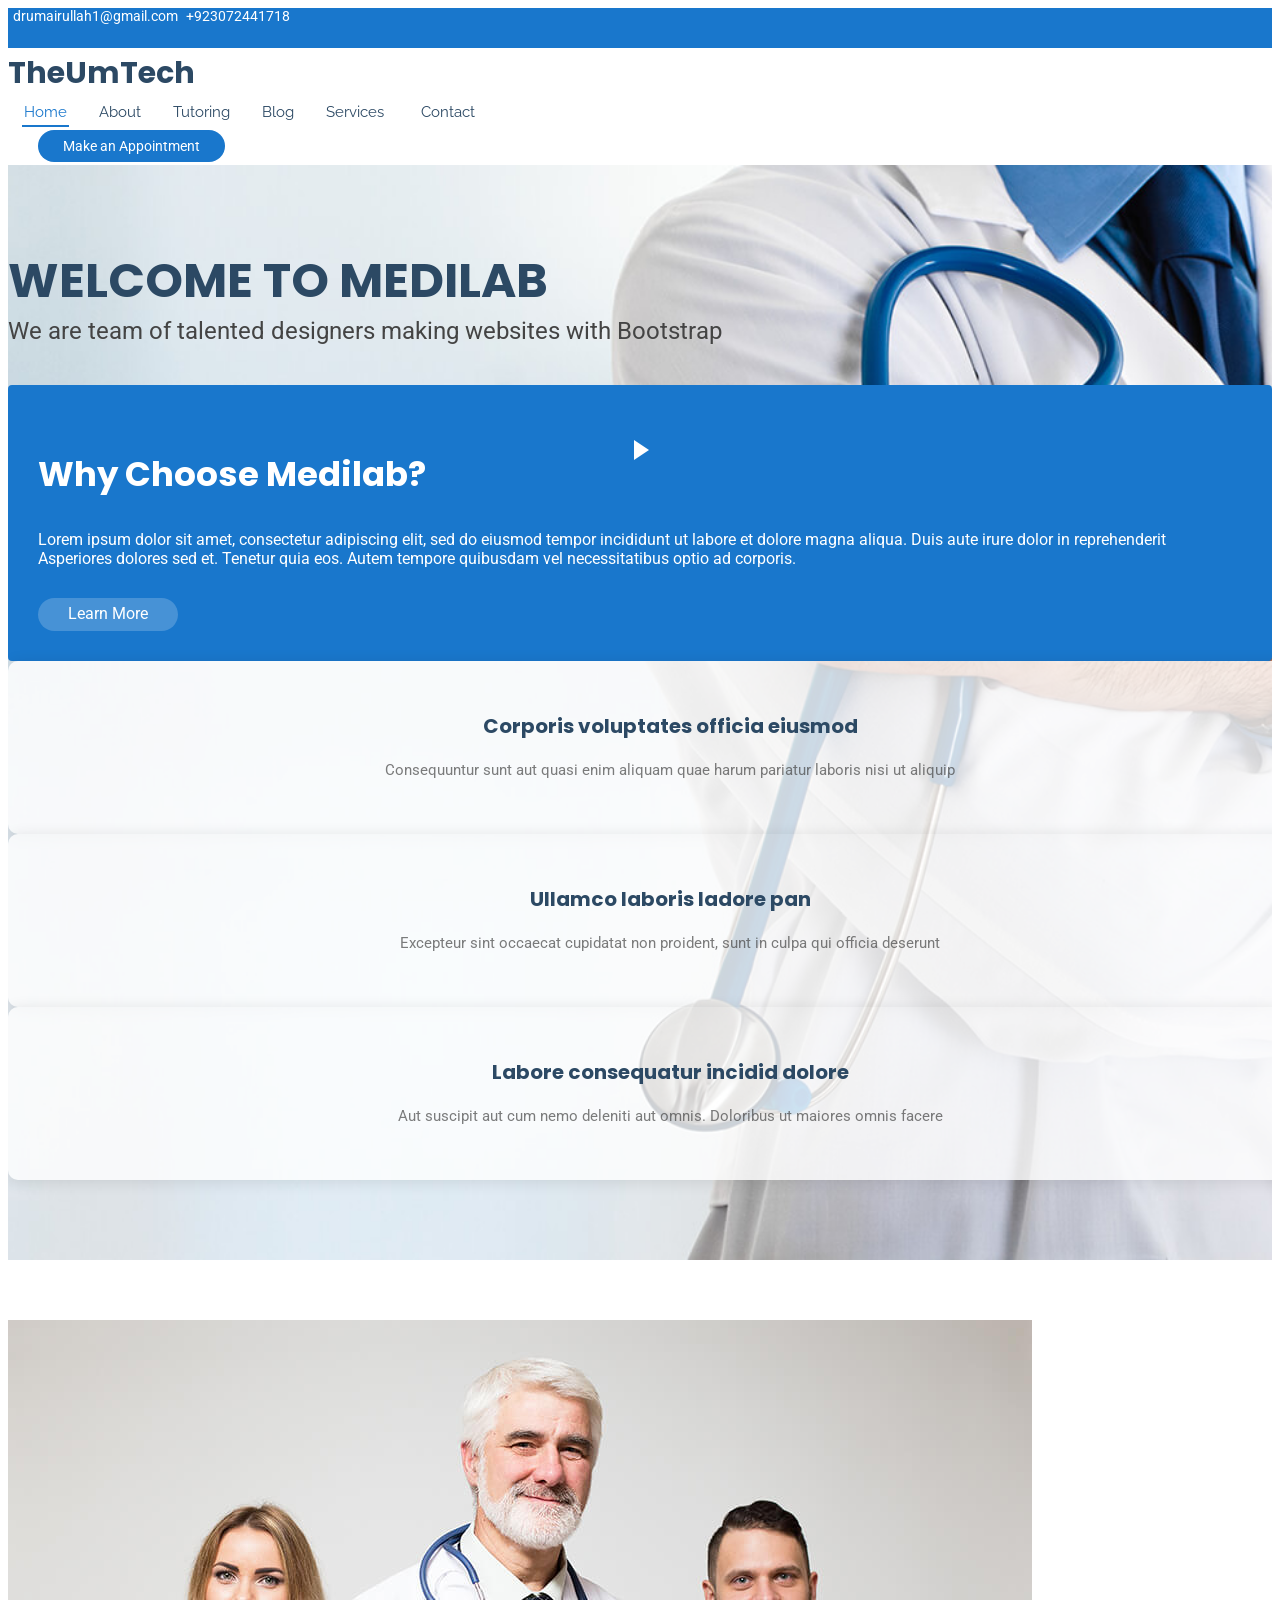
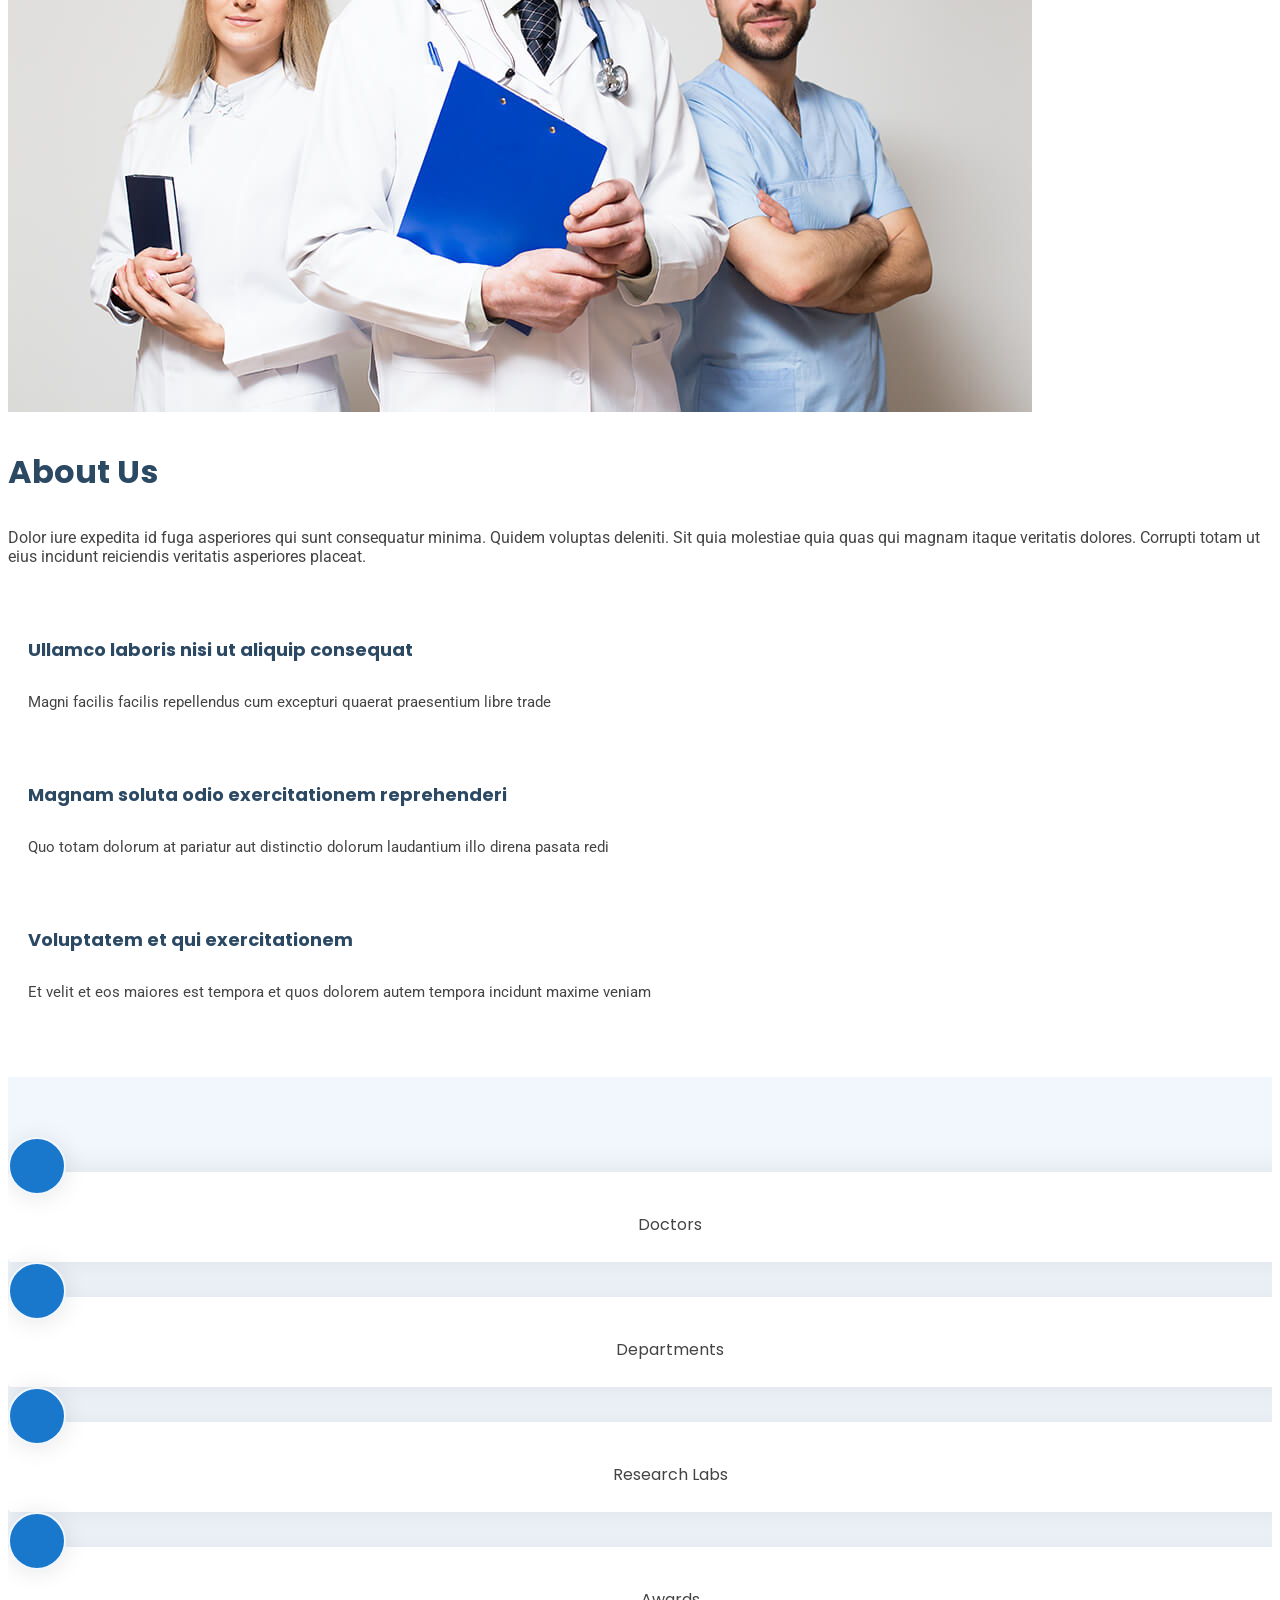
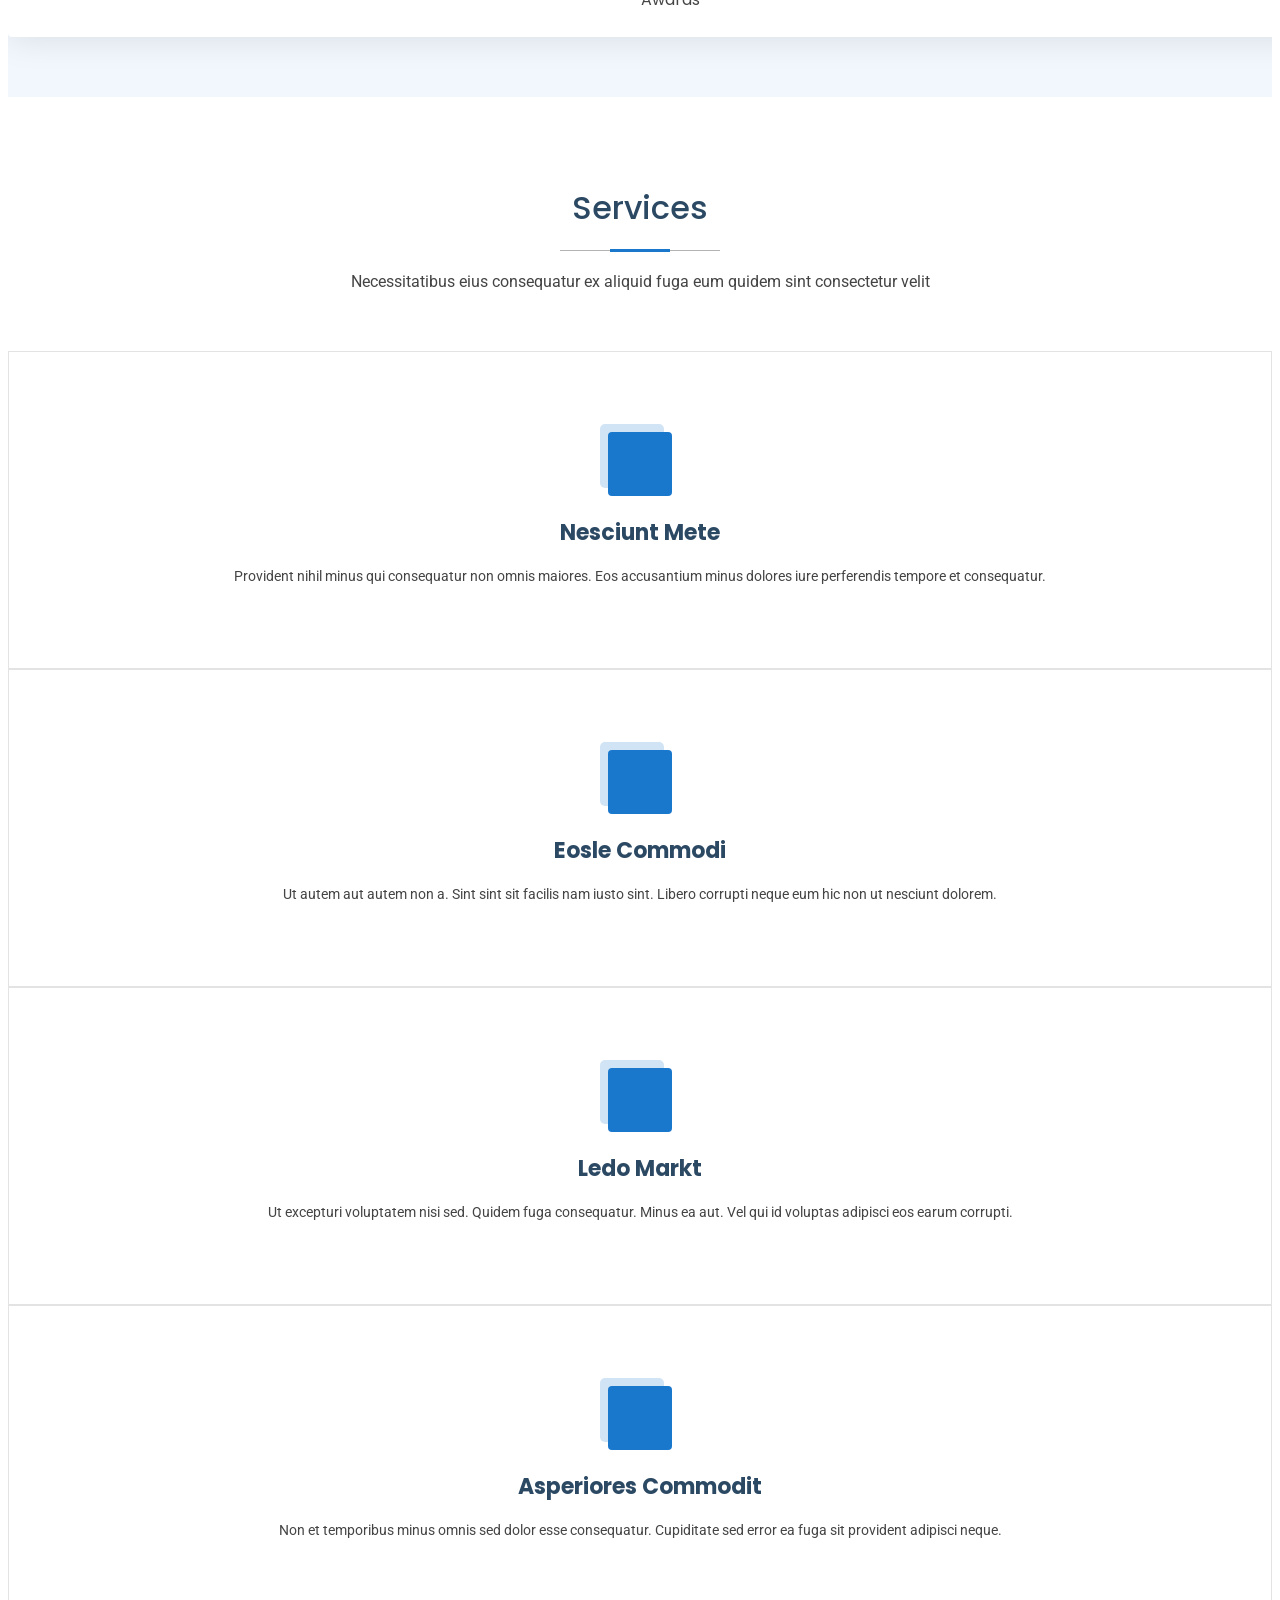
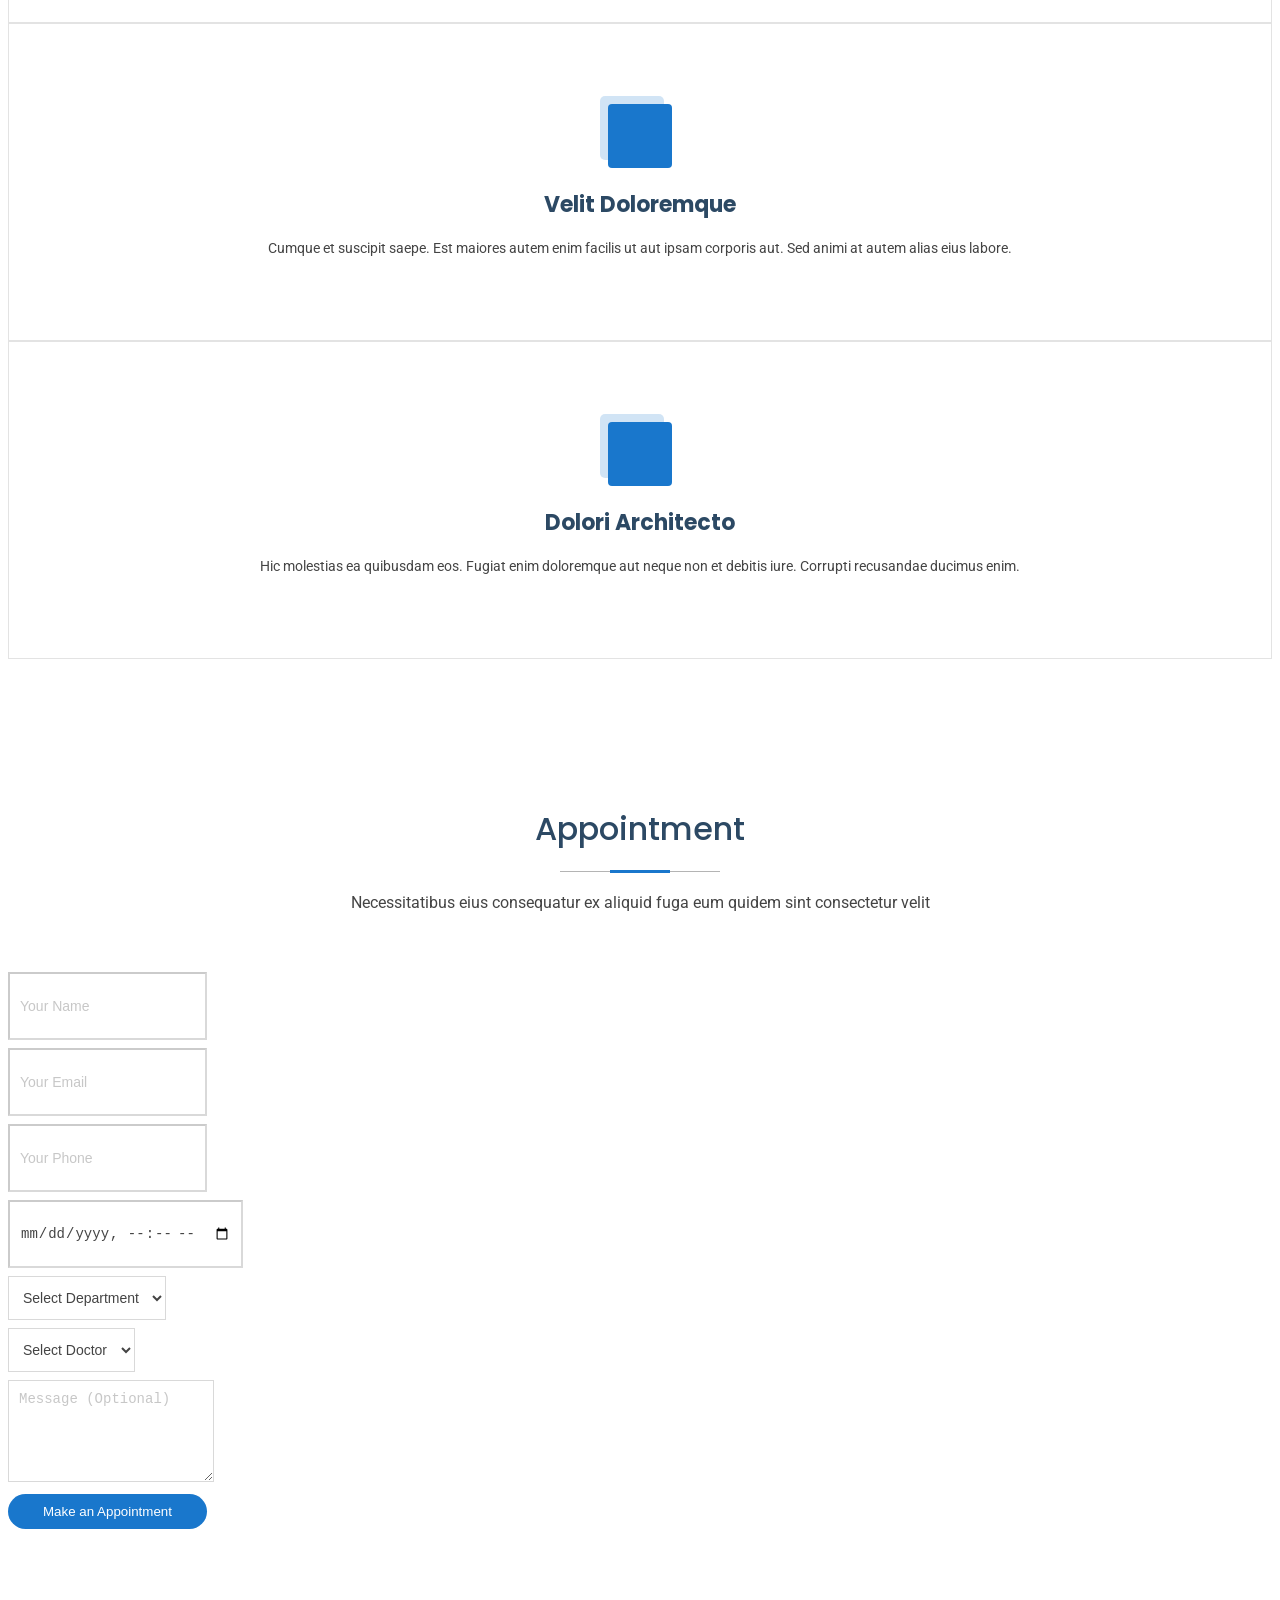
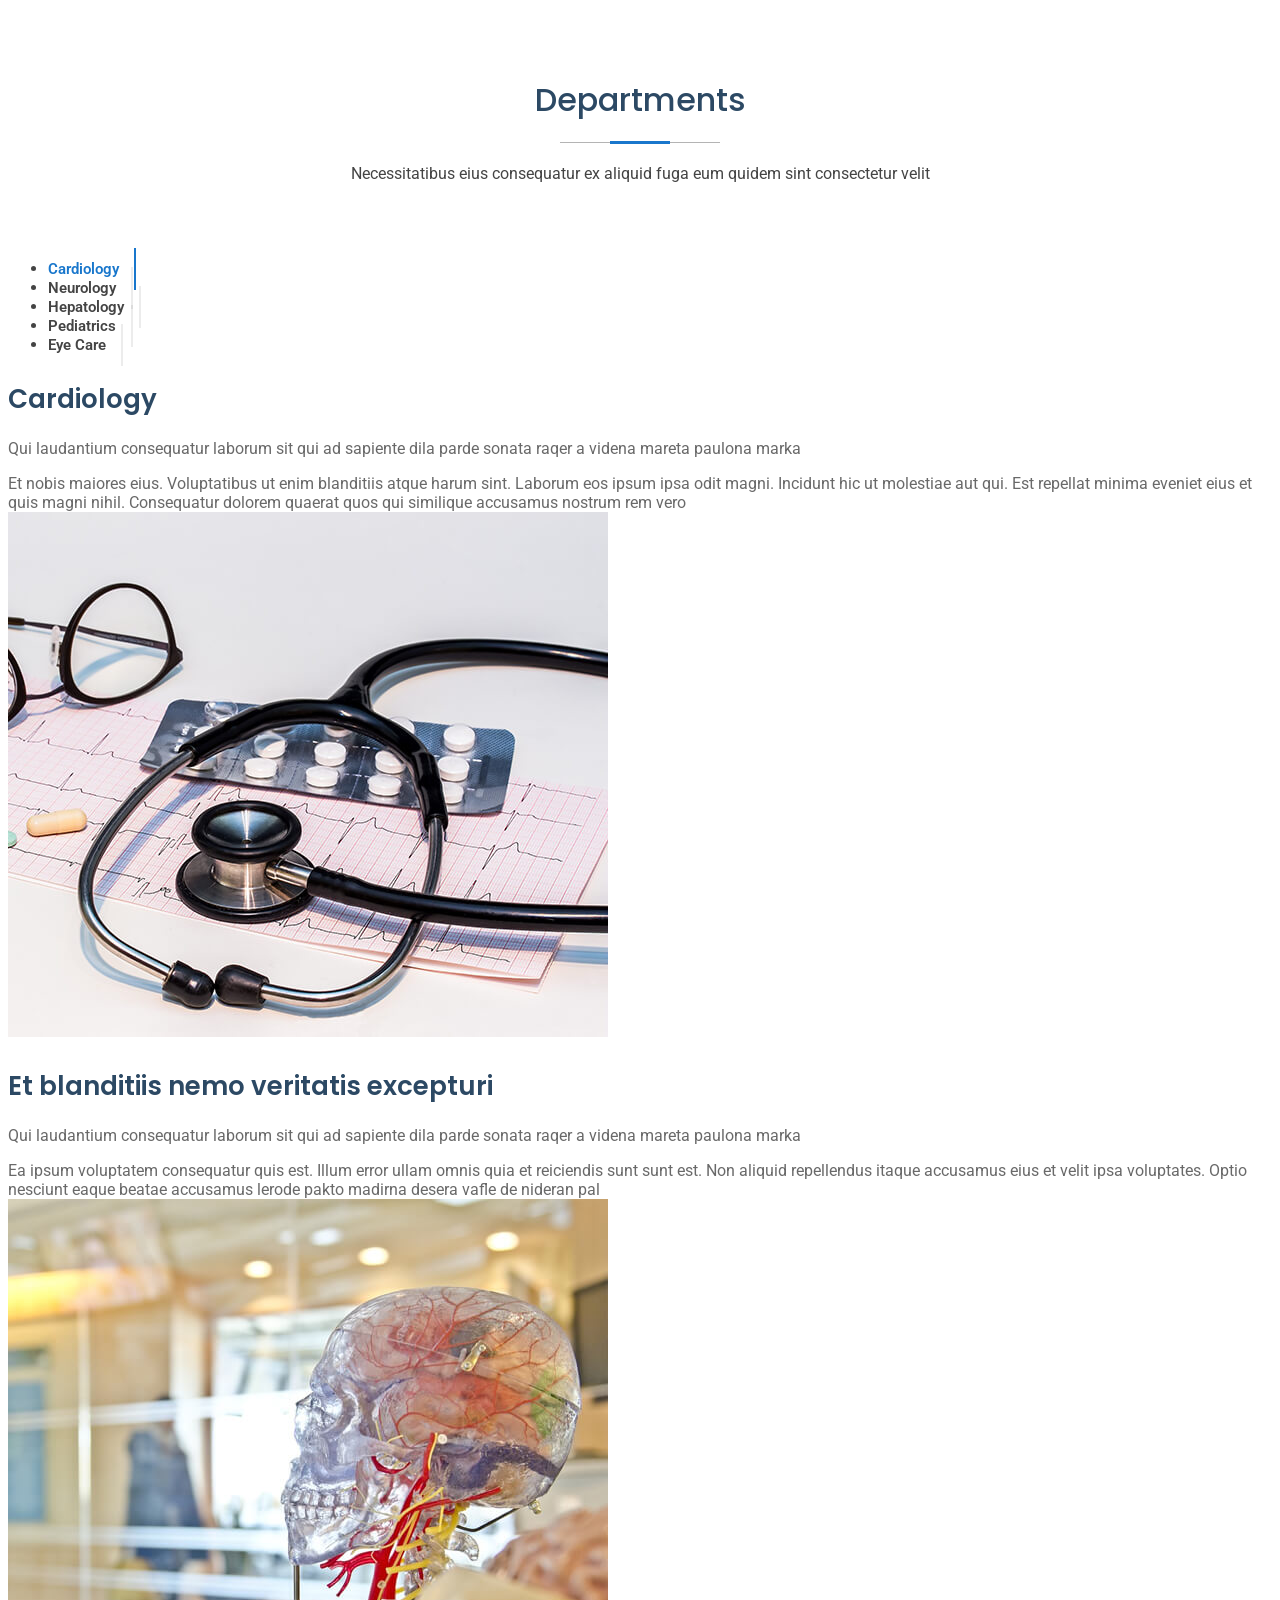
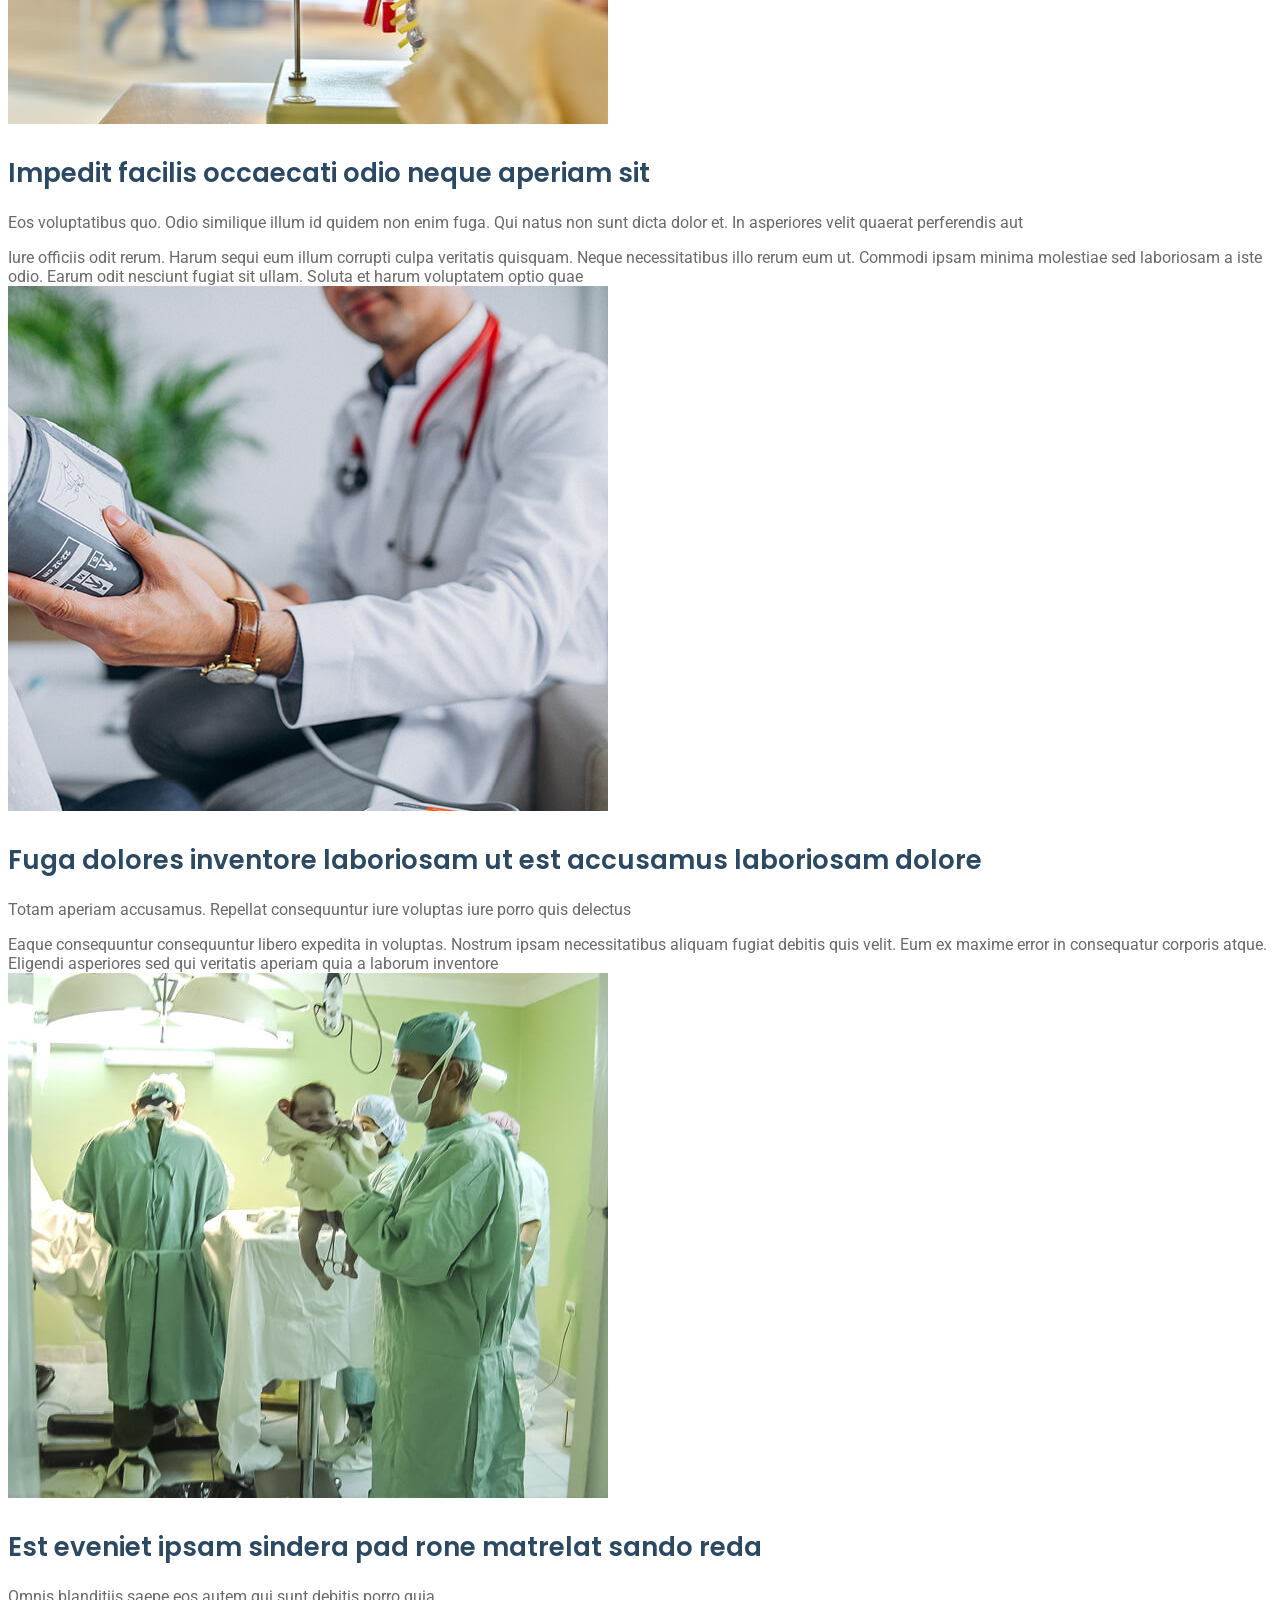
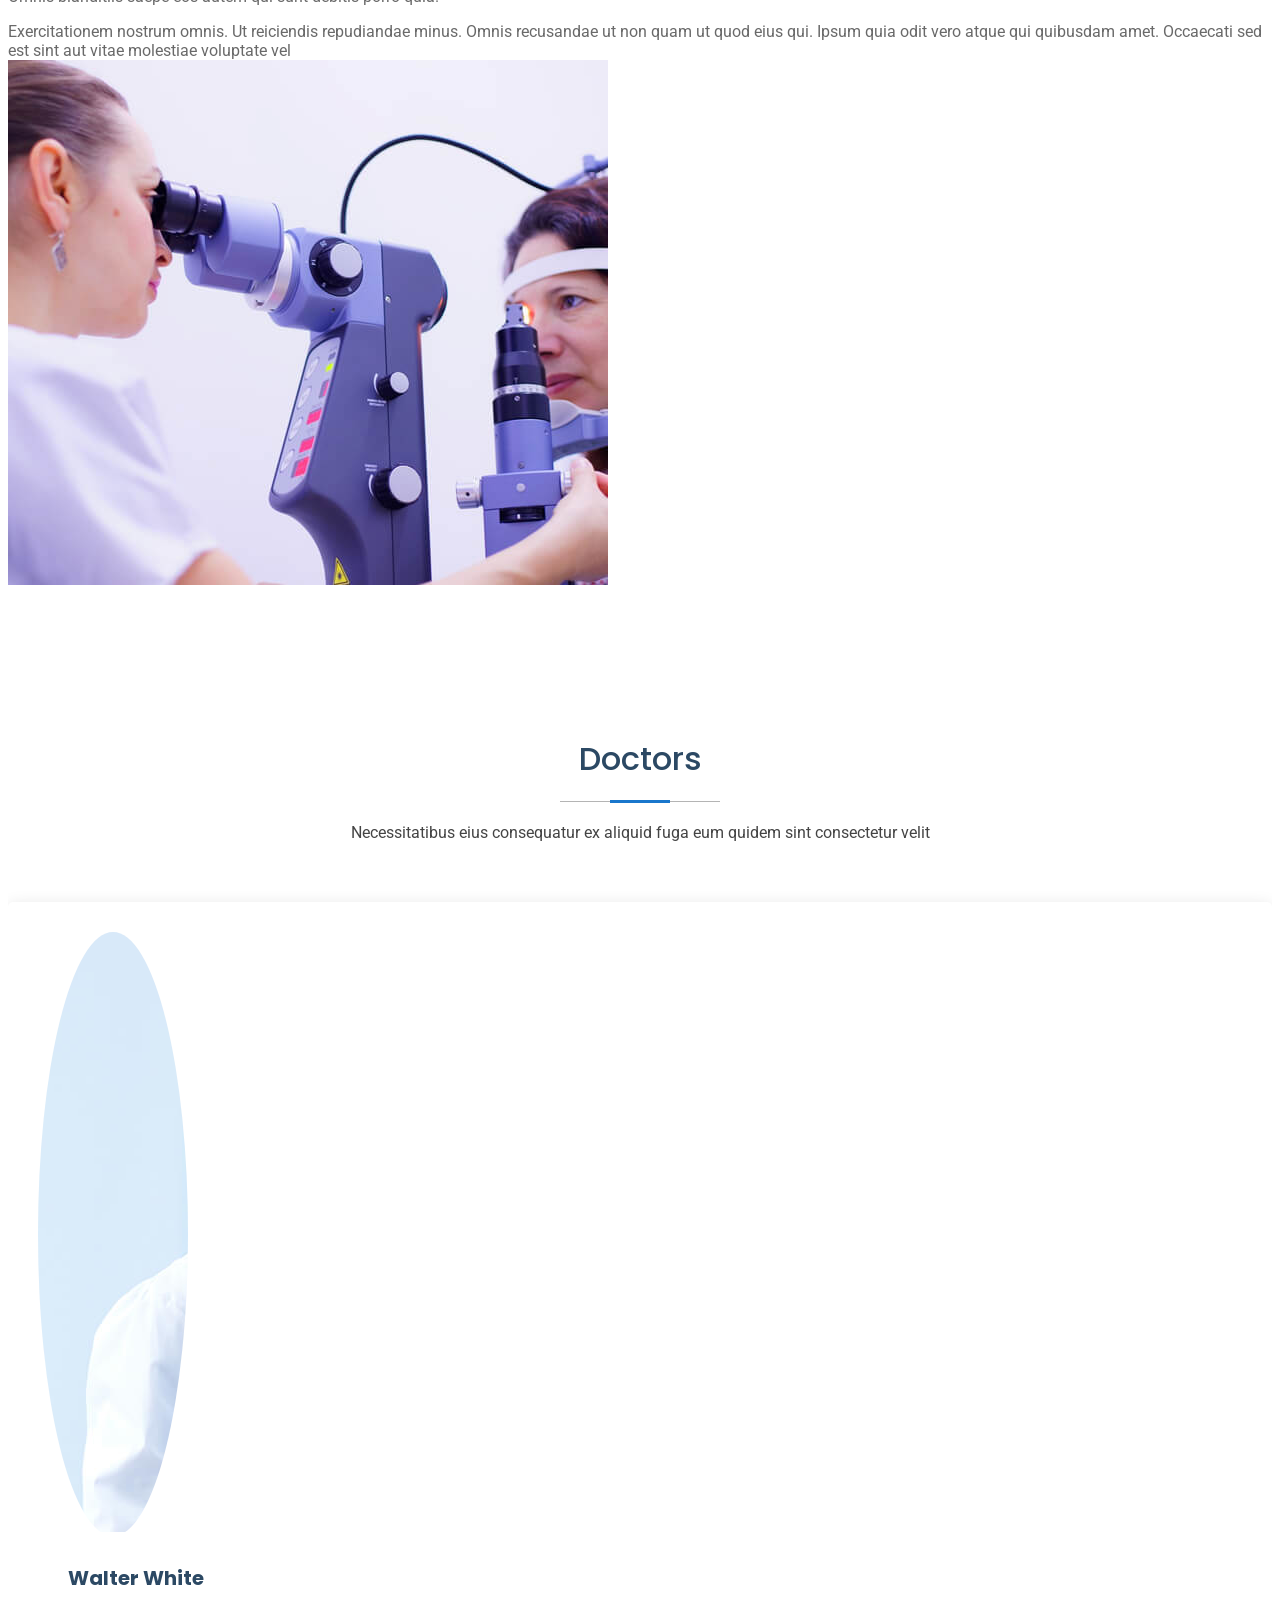
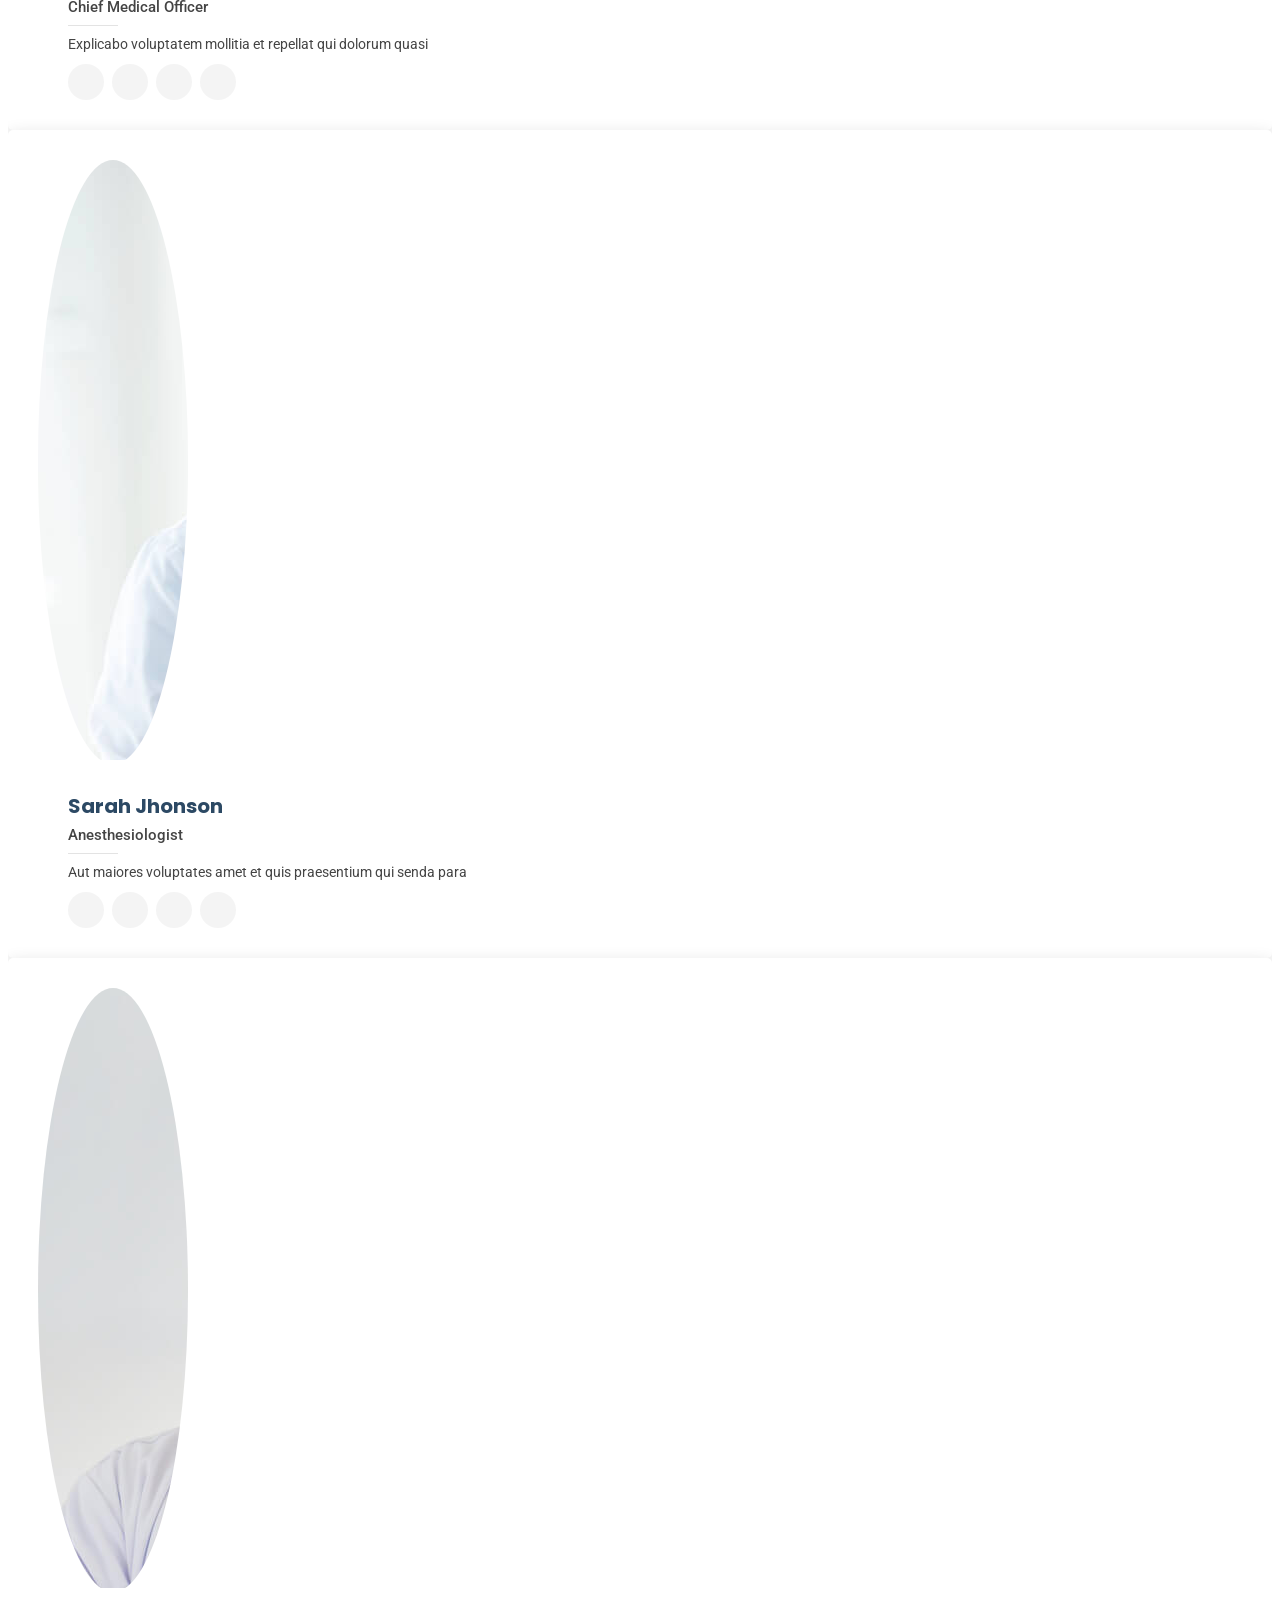
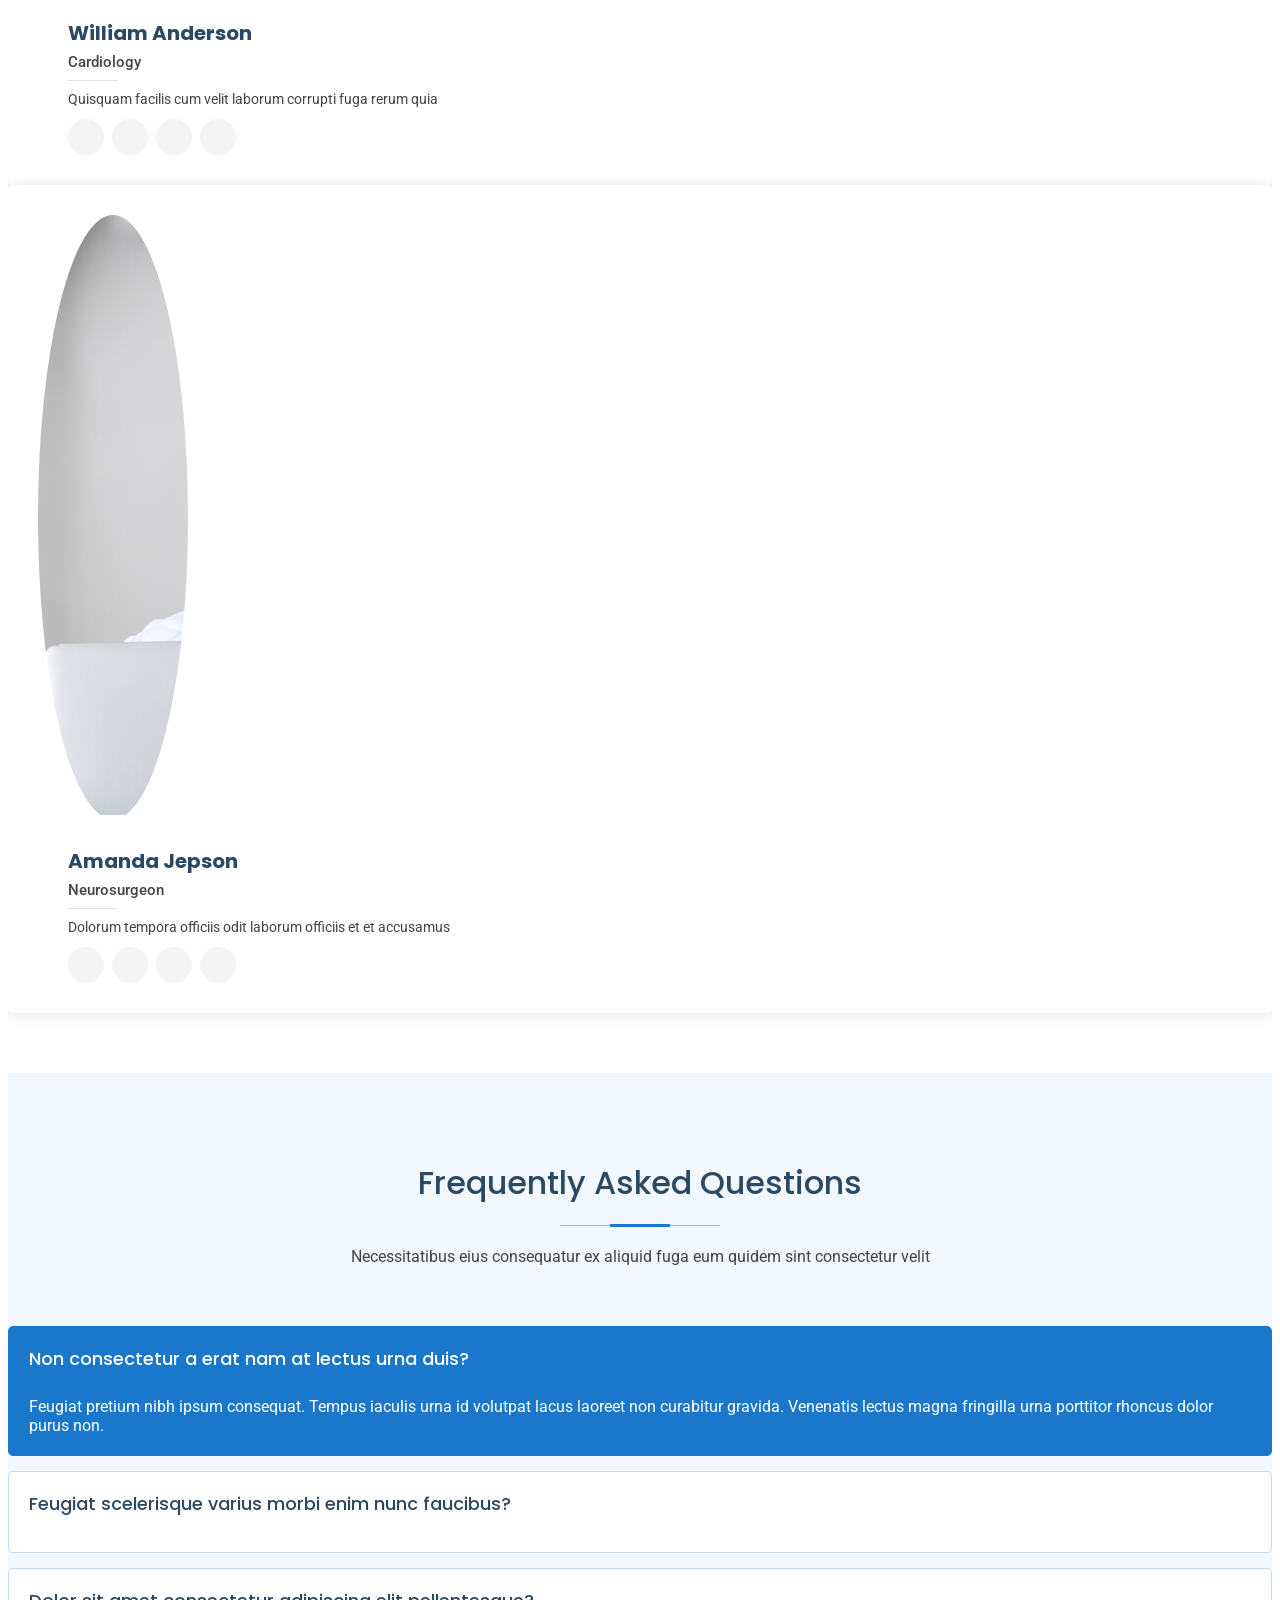
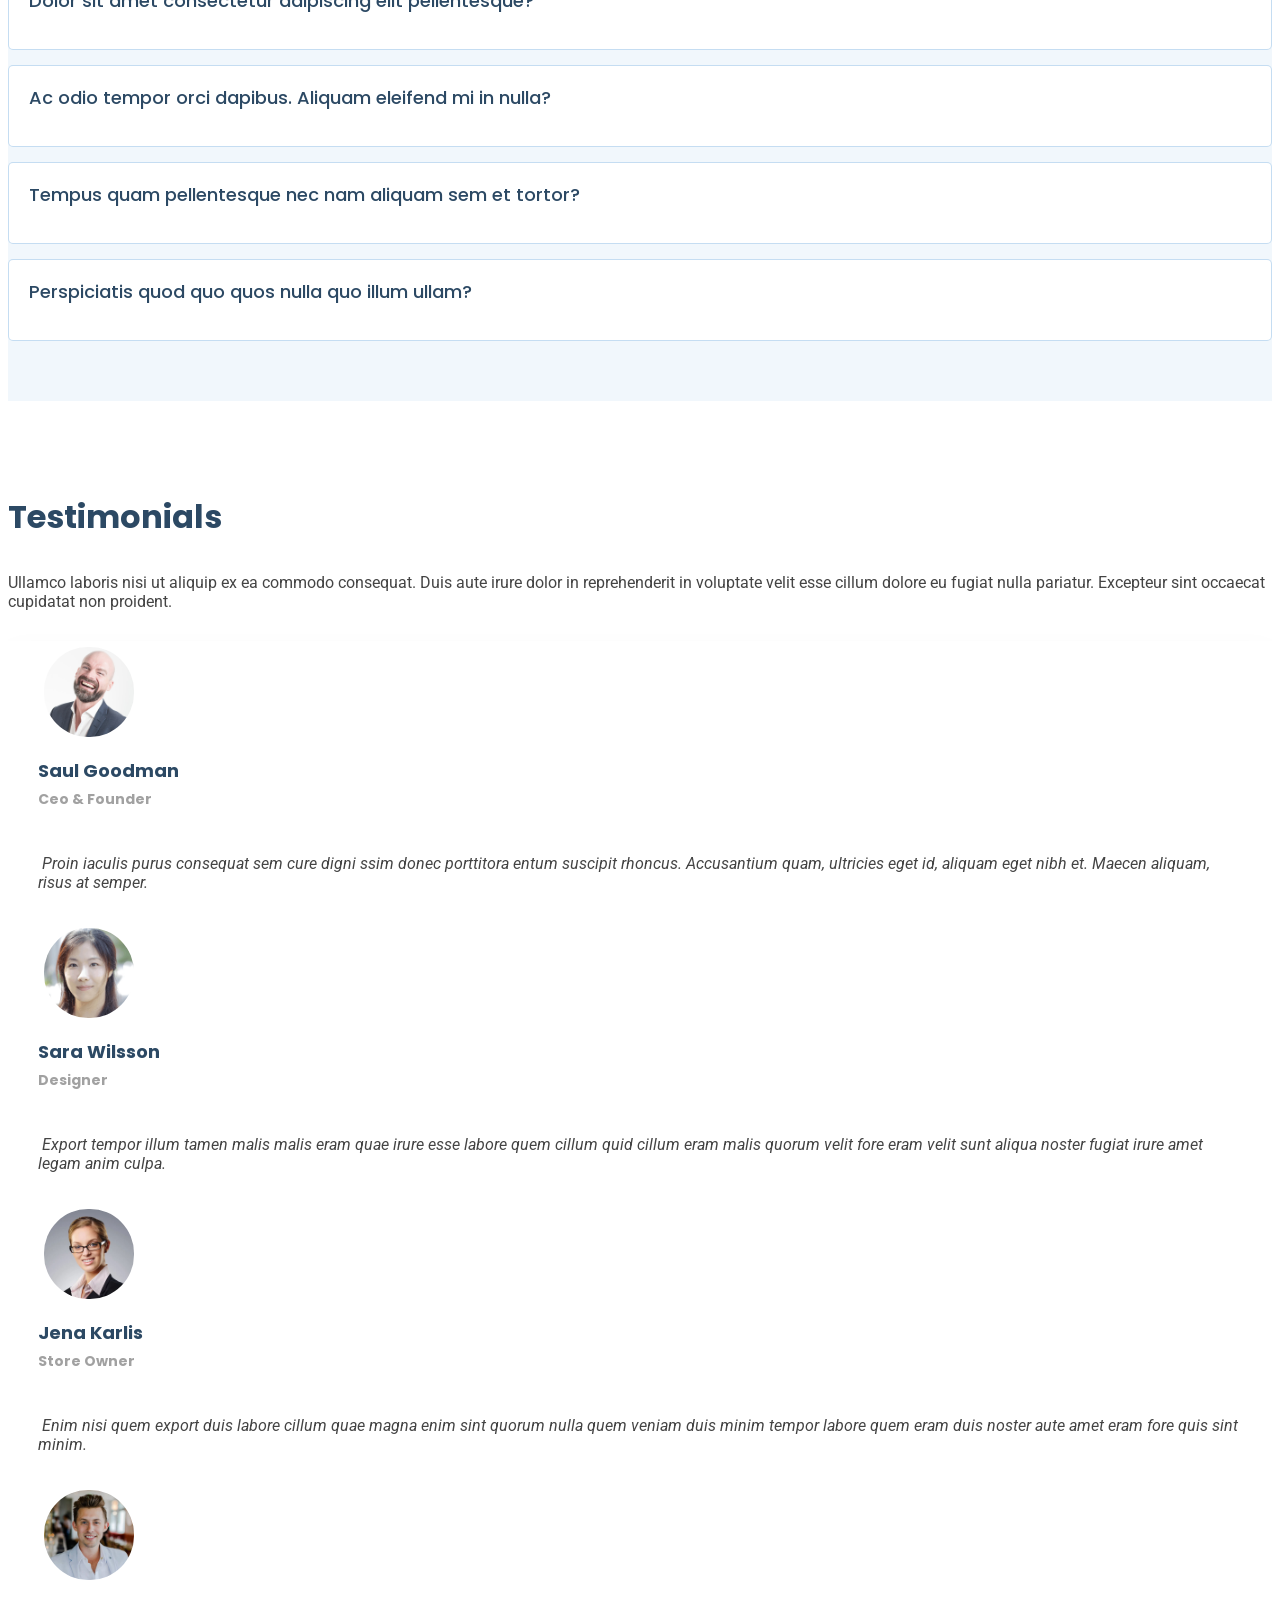
==== commit 96cb0f65: "Update index.html minor change" ====
--- a/index.html
+++ b/index.html
@@ -4,7 +4,7 @@
 <head>
   <meta charset="utf-8">
   <meta content="width=device-width, initial-scale=1.0" name="viewport">
-  <title>Index - Medilab Bootstrap Template</title>
+  <title>Home | TheUmTech</title>
   <meta name="description" content="">
   <meta name="keywords" content="">
 
@@ -18,23 +18,16 @@
   <link href="https://fonts.googleapis.com/css2?family=Roboto:ital,wght@0,100;0,300;0,400;0,500;0,700;0,900;1,100;1,300;1,400;1,500;1,700;1,900&family=Poppins:ital,wght@0,100;0,200;0,300;0,400;0,500;0,600;0,700;0,800;0,900;1,100;1,200;1,300;1,400;1,500;1,600;1,700;1,800;1,900&family=Raleway:ital,wght@0,100;0,200;0,300;0,400;0,500;0,600;0,700;0,800;0,900;1,100;1,200;1,300;1,400;1,500;1,600;1,700;1,800;1,900&display=swap" rel="stylesheet">
 
   <!-- Vendor CSS Files -->
-  <link href="assets/vendor/bootstrap/css/bootstrap.min.css" rel="stylesheet">
+  <!-- <link href="assets/vendor/bootstrap/css/bootstrap.min.css" rel="stylesheet">
   <link href="assets/vendor/bootstrap-icons/bootstrap-icons.css" rel="stylesheet">
   <link href="assets/vendor/aos/aos.css" rel="stylesheet">
   <link href="assets/vendor/fontawesome-free/css/all.min.css" rel="stylesheet">
   <link href="assets/vendor/glightbox/css/glightbox.min.css" rel="stylesheet">
-  <link href="assets/vendor/swiper/swiper-bundle.min.css" rel="stylesheet">
+  <link href="assets/vendor/swiper/swiper-bundle.min.css" rel="stylesheet"> -->
 
   <!-- Main CSS File -->
   <link href="assets/css/main.css" rel="stylesheet">
 
-  <!-- =======================================================
-  * Template Name: Medilab
-  * Template URL: https://bootstrapmade.com/medilab-free-medical-bootstrap-theme/
-  * Updated: Aug 07 2024 with Bootstrap v5.3.3
-  * Author: BootstrapMade.com
-  * License: https://bootstrapmade.com/license/
-  ======================================================== -->
 </head>
 
 <body class="index-page">
@@ -44,8 +37,8 @@
     <div class="topbar d-flex align-items-center">
       <div class="container d-flex justify-content-center justify-content-md-between">
         <div class="contact-info d-flex align-items-center">
-          <i class="bi bi-envelope d-flex align-items-center"><a href="mailto:contact@example.com">contact@example.com</a></i>
-          <i class="bi bi-phone d-flex align-items-center ms-4"><span>+1 5589 55488 55</span></i>
+          <i class="bi bi-envelope d-flex align-items-center"><a href="mailto:contact@example.com">drumairullah1@gmail.com</a></i>
+          <i class="bi bi-phone d-flex align-items-center ms-4"><span>+923072441718</span></i>
         </div>
         <div class="social-links d-none d-md-flex align-items-center">
           <a href="#" class="twitter"><i class="bi bi-twitter-x"></i></a>
@@ -62,31 +55,32 @@
         <a href="index.html" class="logo d-flex align-items-center me-auto">
           <!-- Uncomment the line below if you also wish to use an image logo -->
           <!-- <img src="assets/img/logo.png" alt=""> -->
-          <h1 class="sitename">Medilab</h1>
+          <h1 class="sitename">TheUmTech</h1>
         </a>
 
         <nav id="navmenu" class="navmenu">
           <ul>
             <li><a href="#hero" class="active">Home<br></a></li>
             <li><a href="#about">About</a></li>
-            <li><a href="#services">Services</a></li>
-            <li><a href="#departments">Departments</a></li>
-            <li><a href="#doctors">Doctors</a></li>
-            <li class="dropdown"><a href="#"><span>Dropdown</span> <i class="bi bi-chevron-down toggle-dropdown"></i></a>
+            <li><a href="#services">Tutoring</a></li>
+            <li><a href="#departments">Blog</a></li>
+            <!-- <li><a href="#doctors">Doctors</a></li> -->
+            <li class="dropdown"><a href="#"><span>Services</span> <i class="bi bi-chevron-down toggle-dropdown"></i></a>
               <ul>
-                <li><a href="#">Dropdown 1</a></li>
-                <li class="dropdown"><a href="#"><span>Deep Dropdown</span> <i class="bi bi-chevron-down toggle-dropdown"></i></a>
+                <!-- <li><a href="#">YouTube</a></li> -->
+                <li><a href="https://www.slideshare.net/hafizumairm01/">Slides</a></li>
+                <li class="dropdown"><a href="#"><span>Social Media</span> <i class="bi bi-chevron-down toggle-dropdown"></i></a>
                   <ul>
-                    <li><a href="#">Deep Dropdown 1</a></li>
-                    <li><a href="#">Deep Dropdown 2</a></li>
-                    <li><a href="#">Deep Dropdown 3</a></li>
-                    <li><a href="#">Deep Dropdown 4</a></li>
-                    <li><a href="#">Deep Dropdown 5</a></li>
+                    <li><a href="#">linkedin</a></li>
+                    <li><a href="#">TikTok</a></li>
+                    <li><a href="#">Twitter</a></li>
+                    <li><a href="https://www.facebook.com/1MUmairUllah">Facebook</a></li>
+                    <li><a href="#">Instagram</a></li>
+                    <li><a href="#">Whatsapp Group</a></li>
                   </ul>
                 </li>
-                <li><a href="#">Dropdown 2</a></li>
-                <li><a href="#">Dropdown 3</a></li>
-                <li><a href="#">Dropdown 4</a></li>
+                <li><a href="#">Deep Thinkers</a></li>
+                <li><a href="#">Whatsapp Group</a></li>
               </ul>
             </li>
             <li><a href="#contact">Contact</a></li>
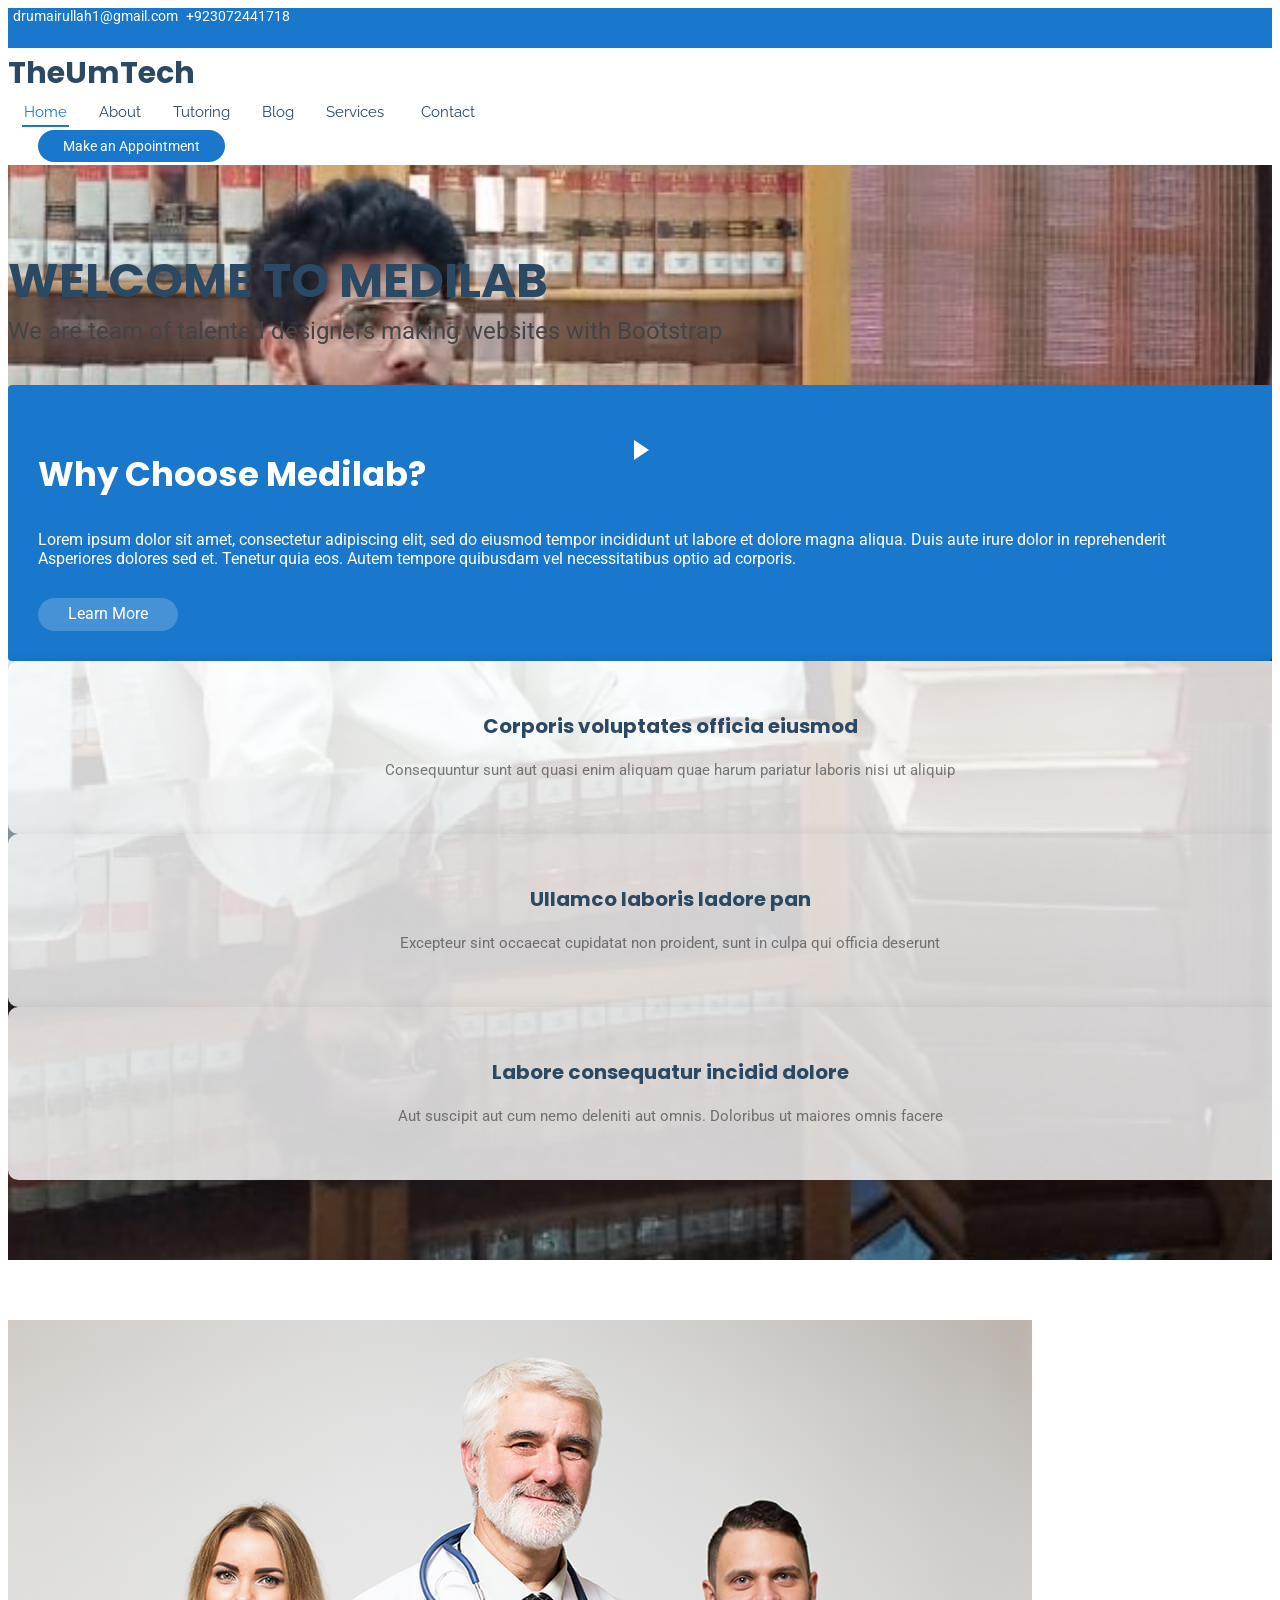
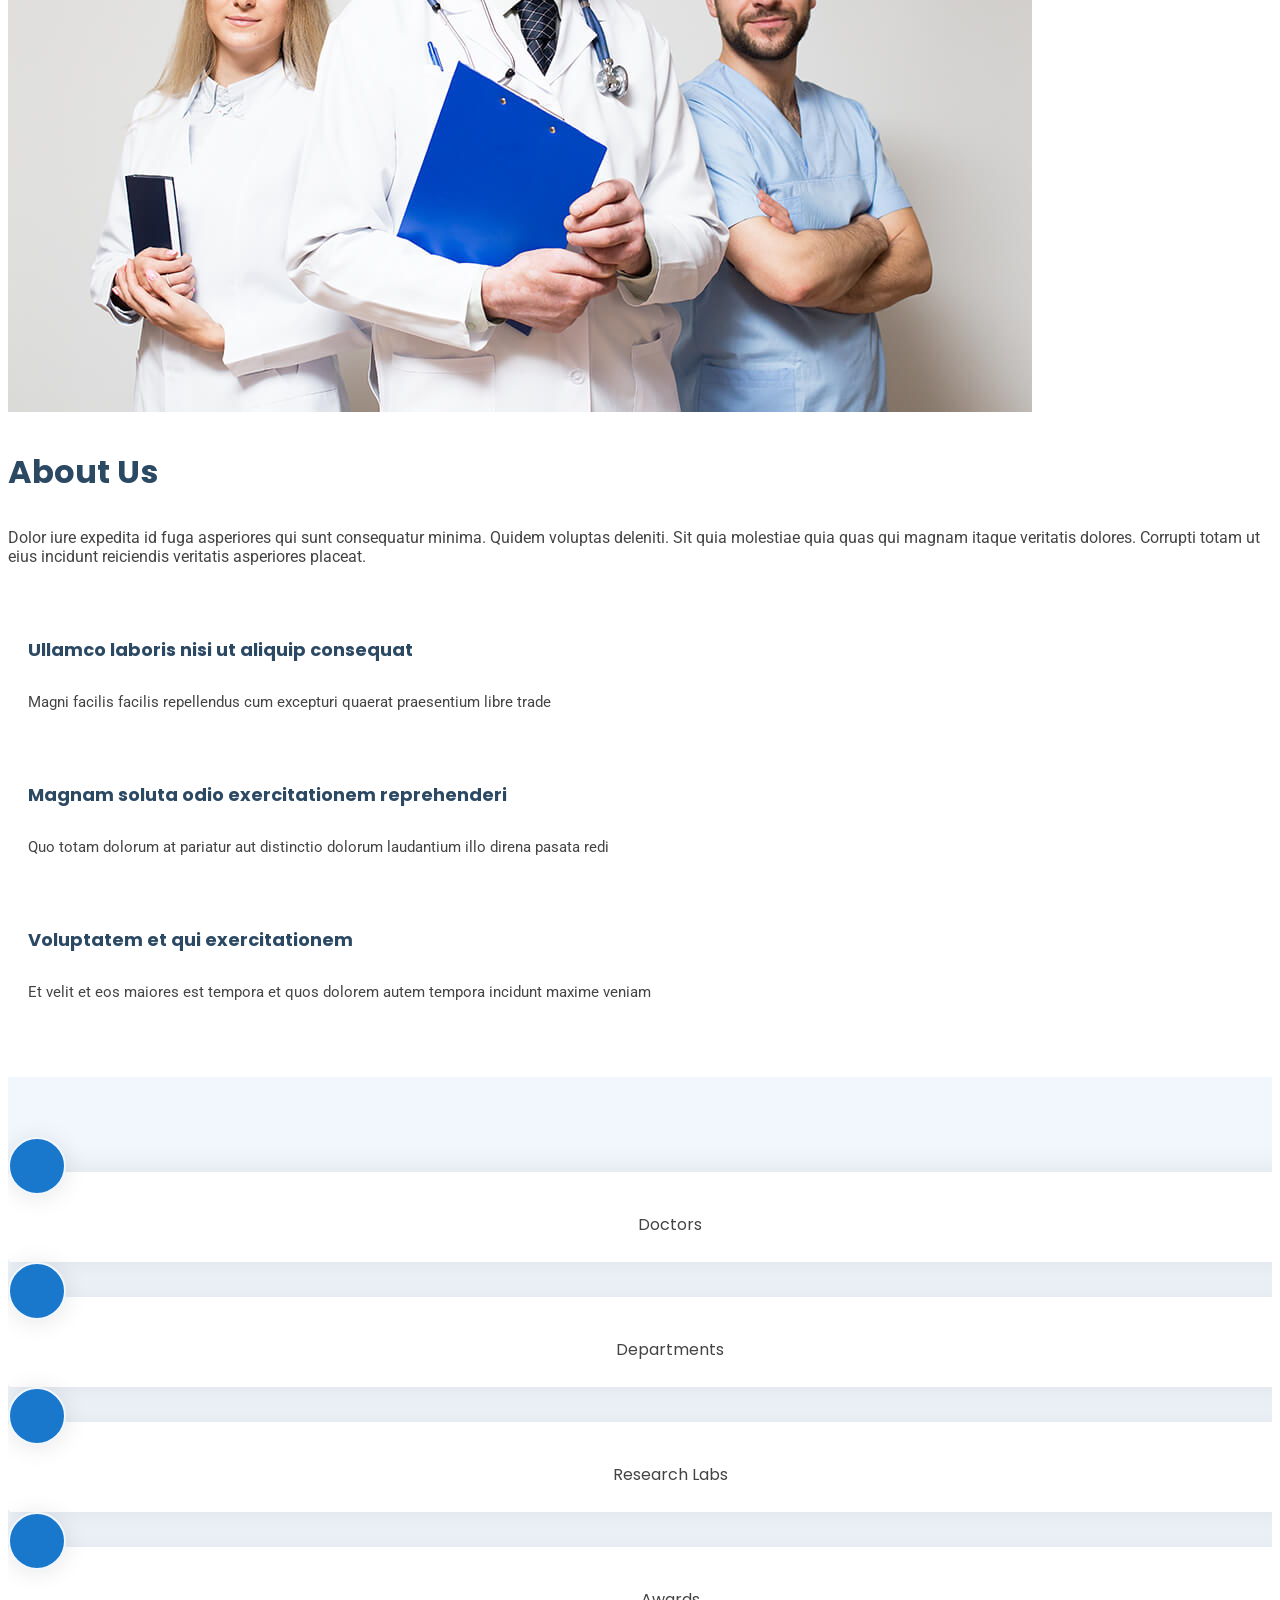
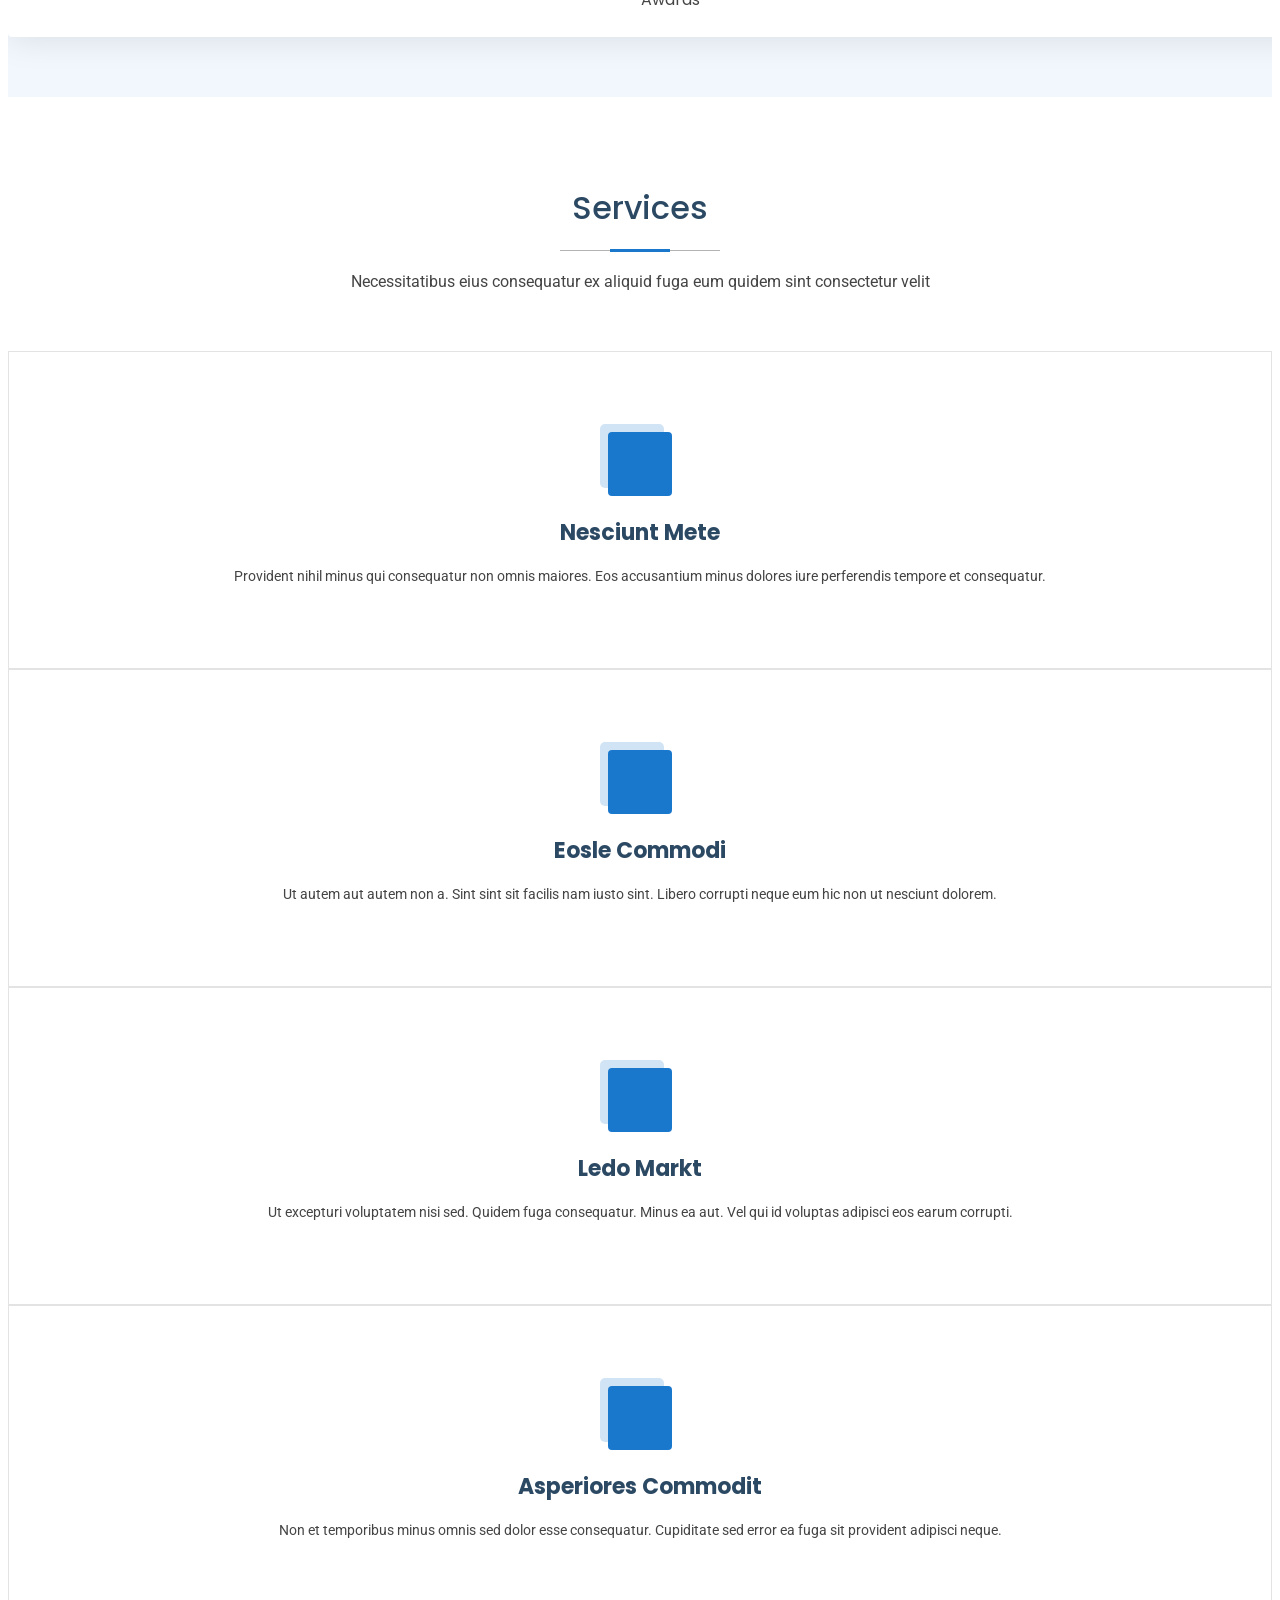
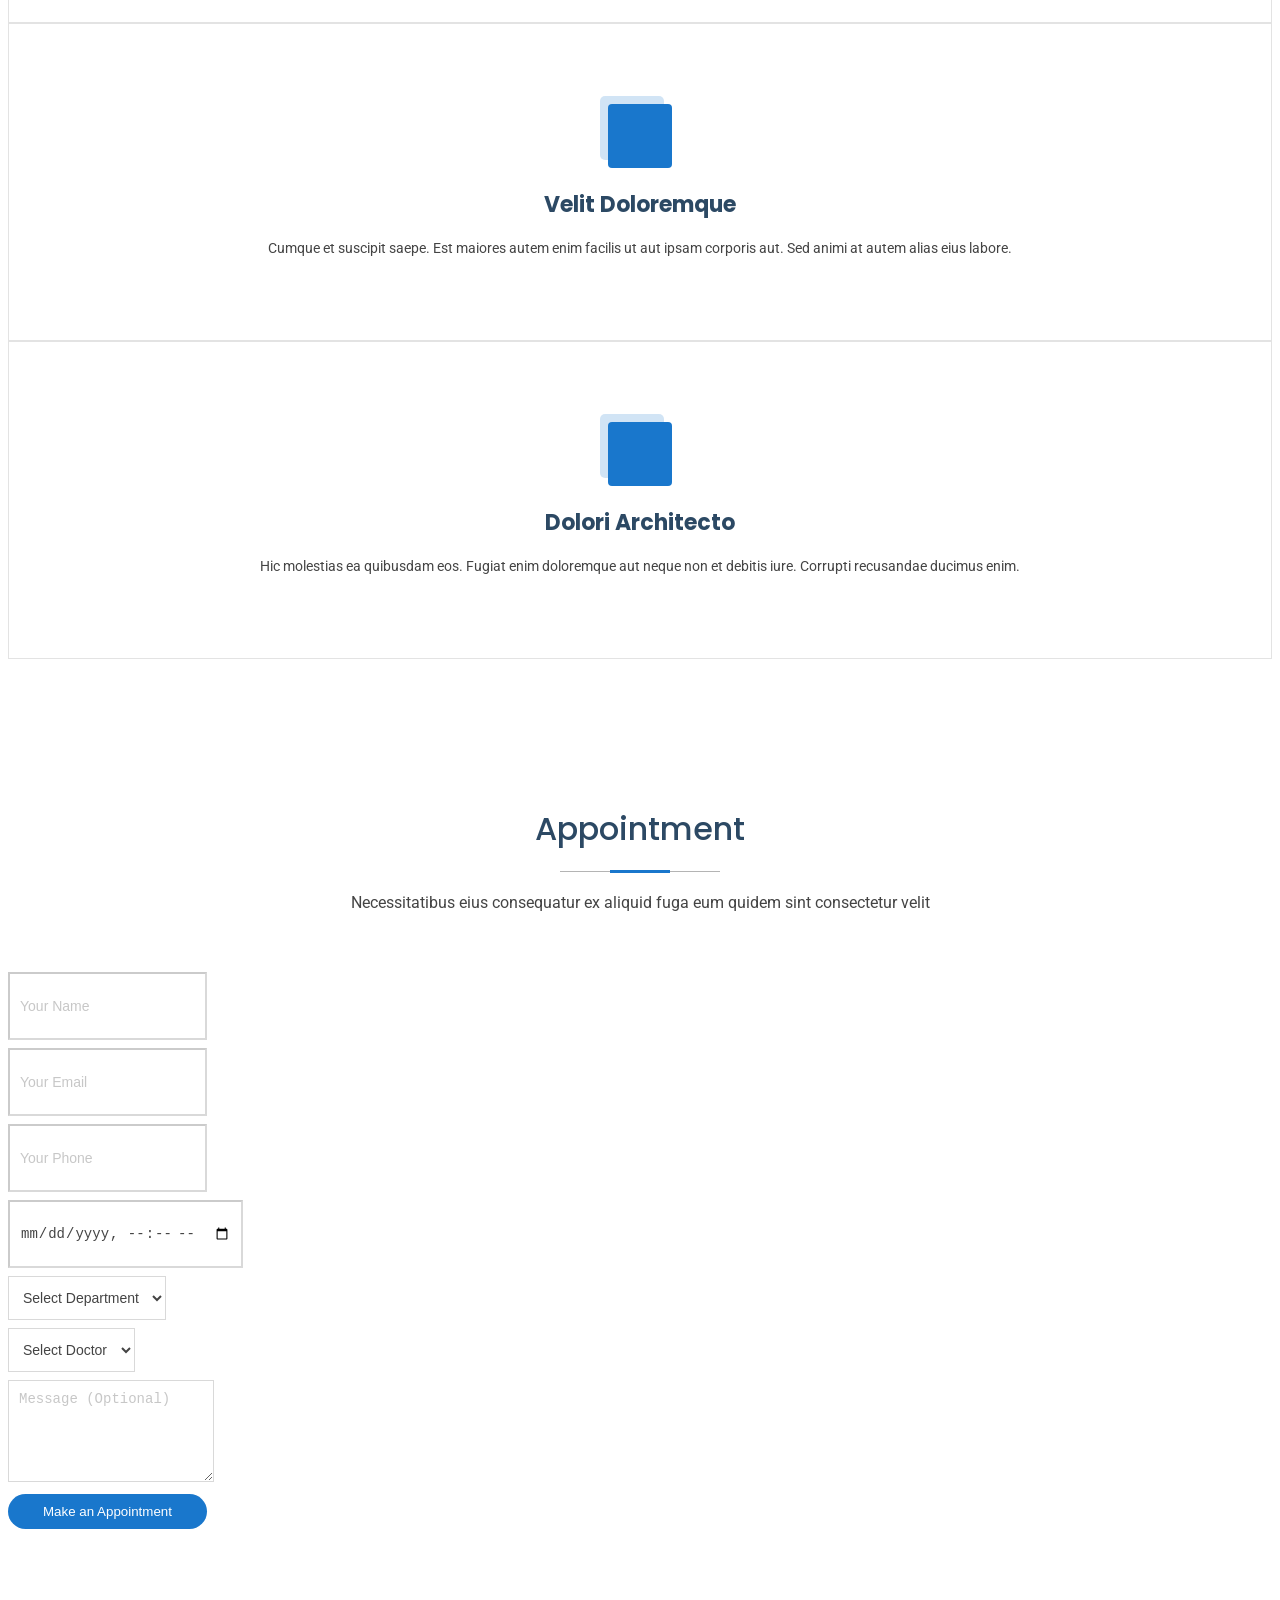
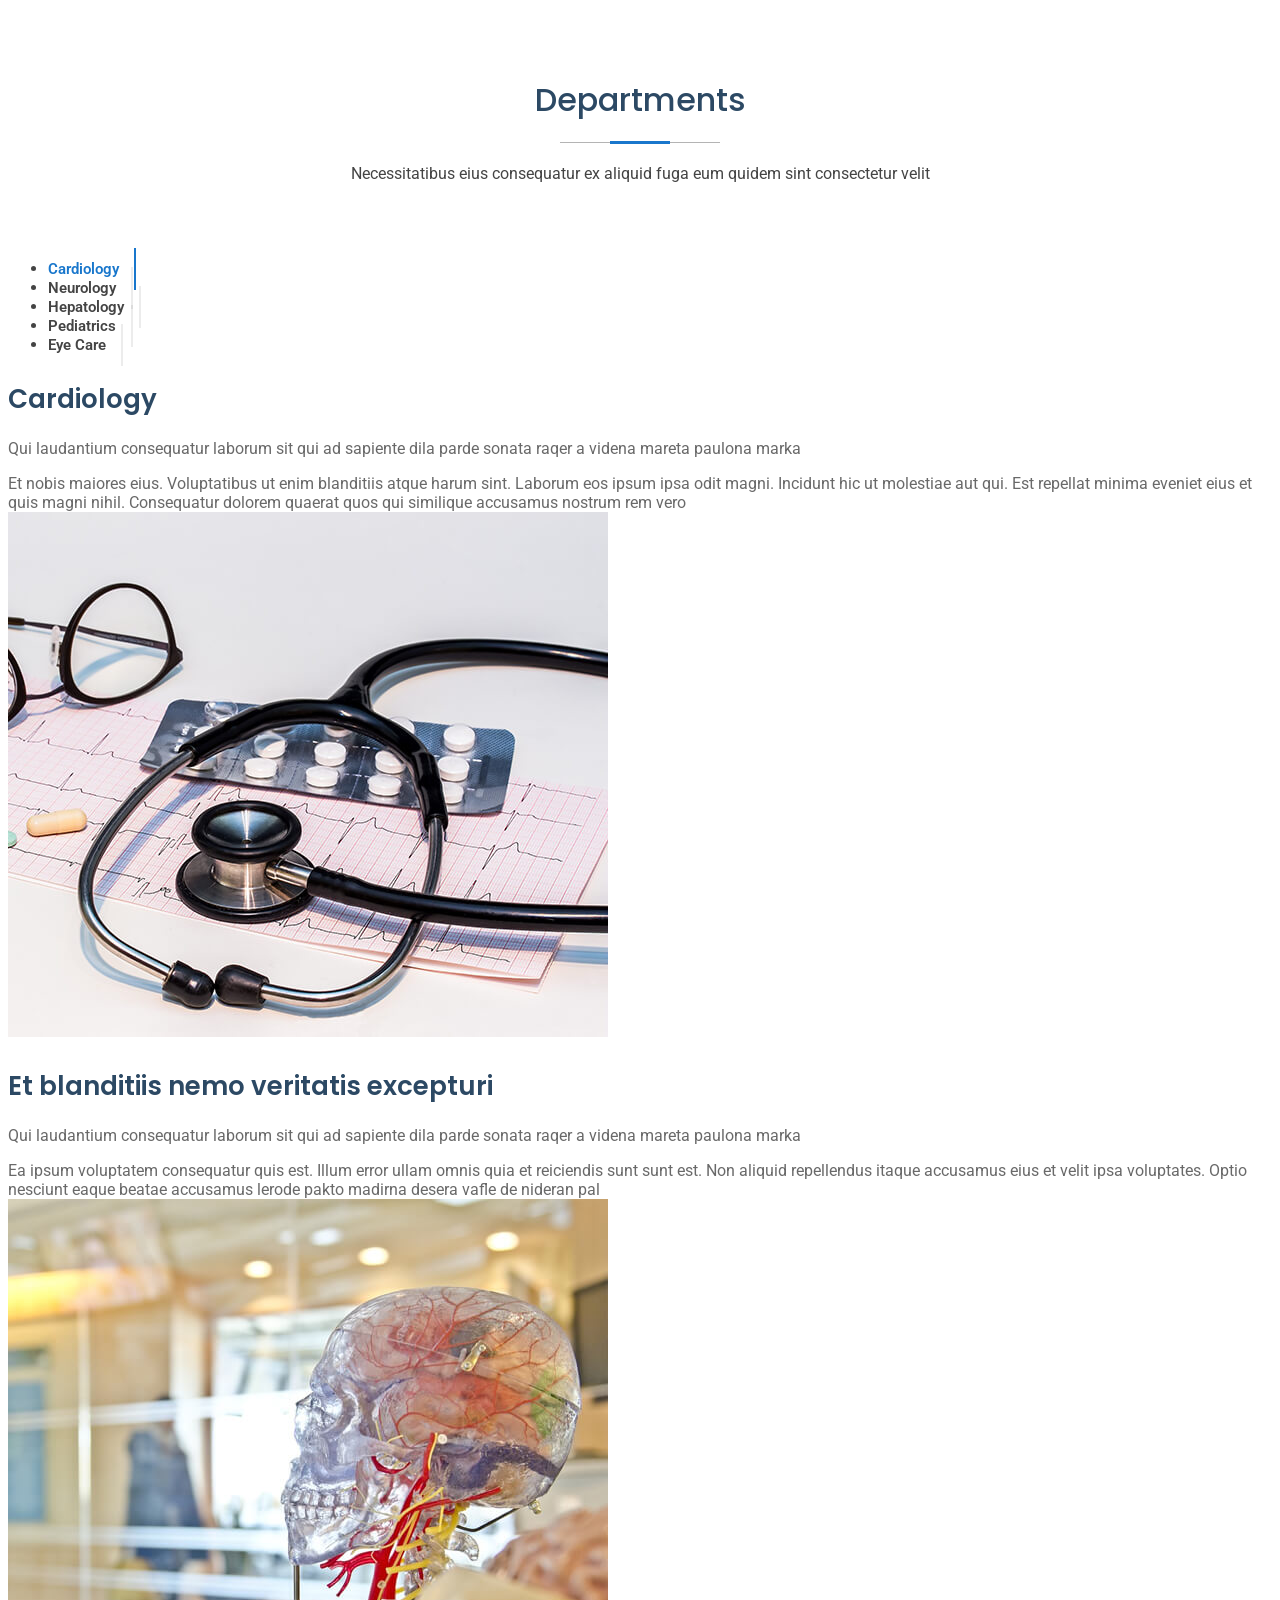
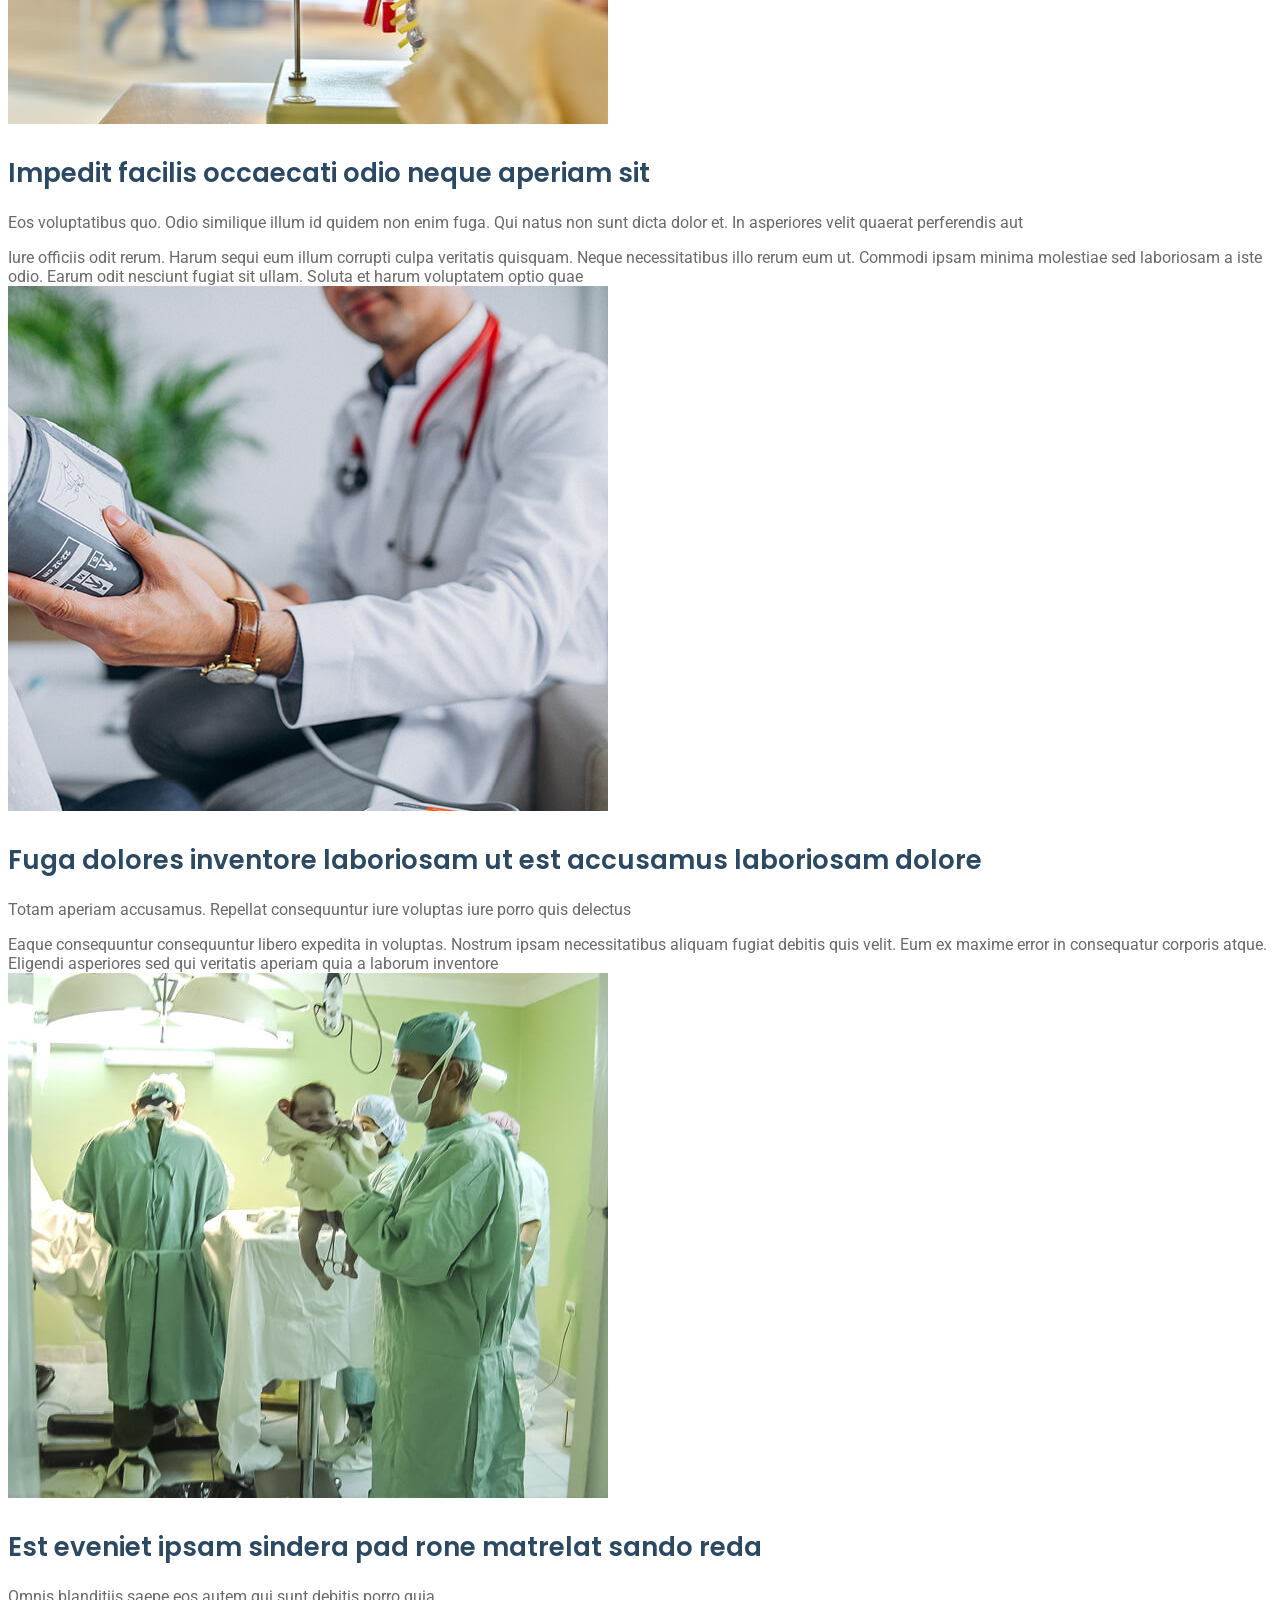
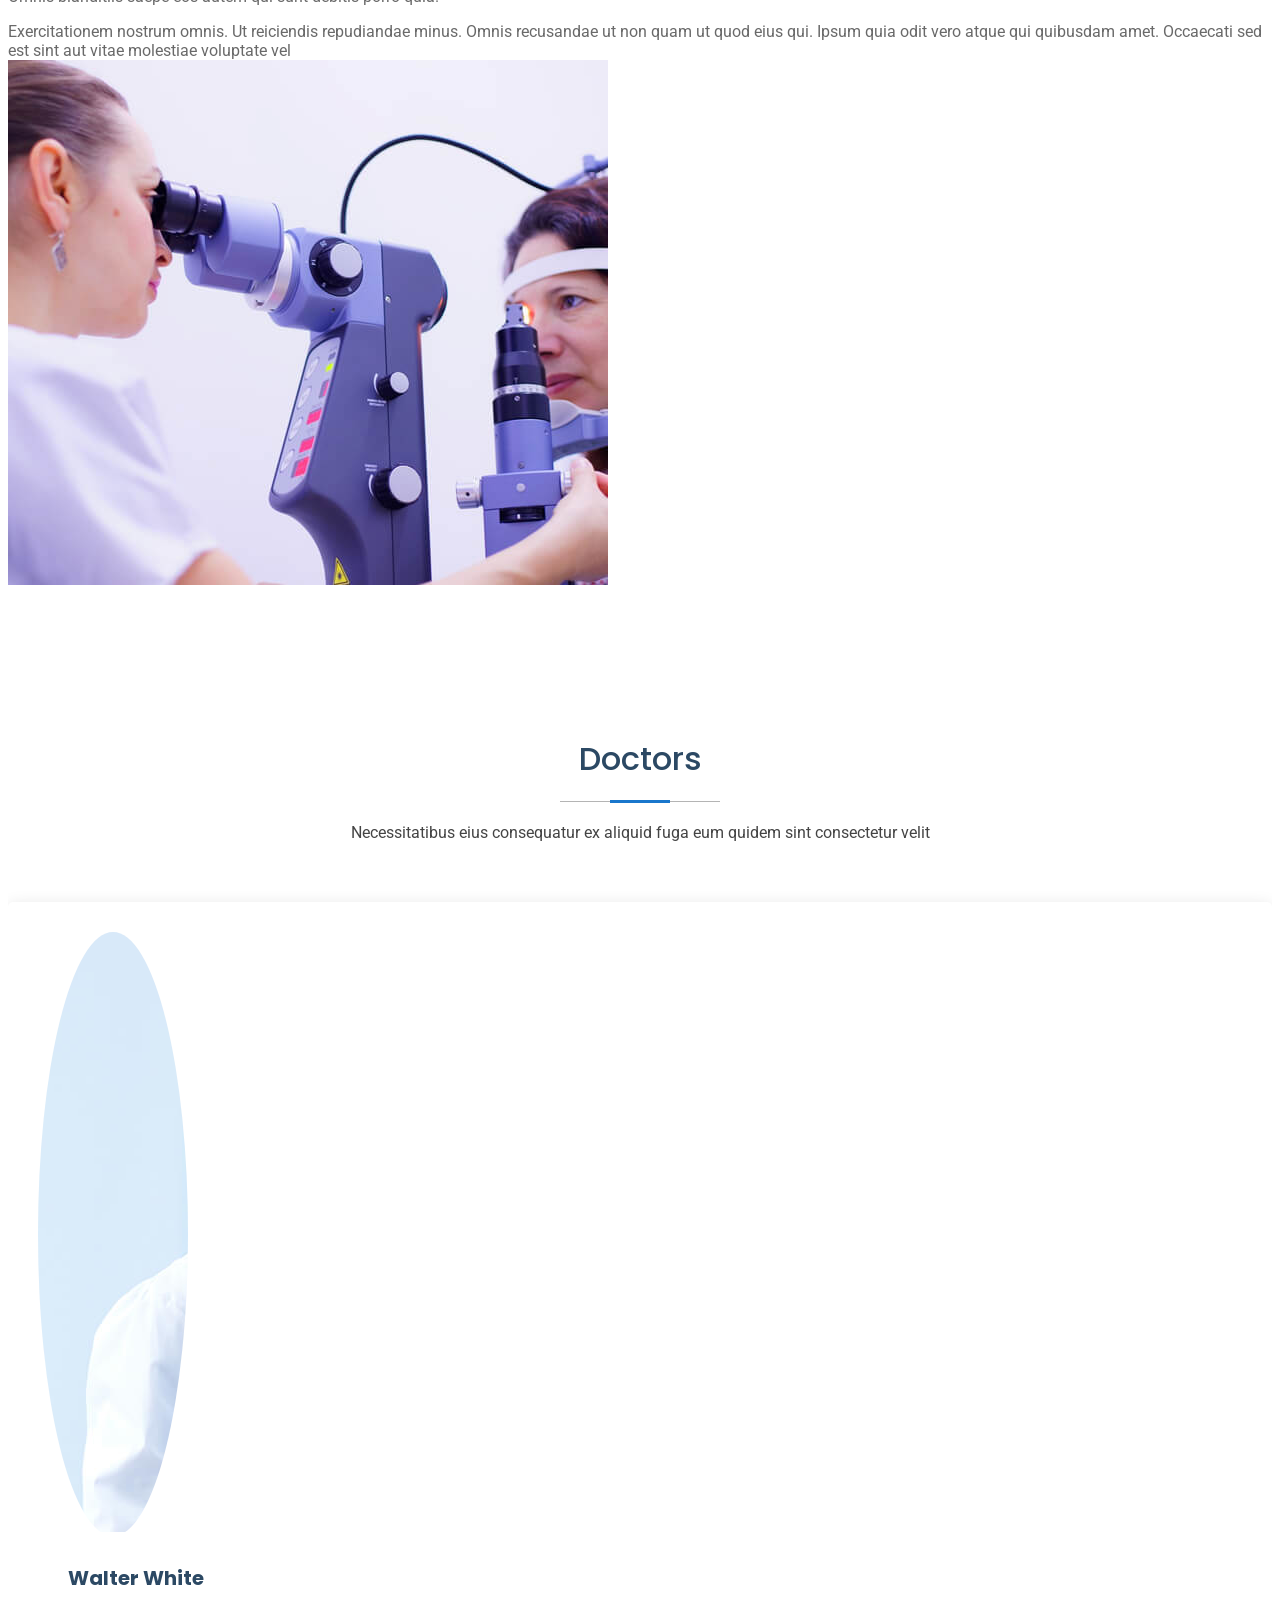
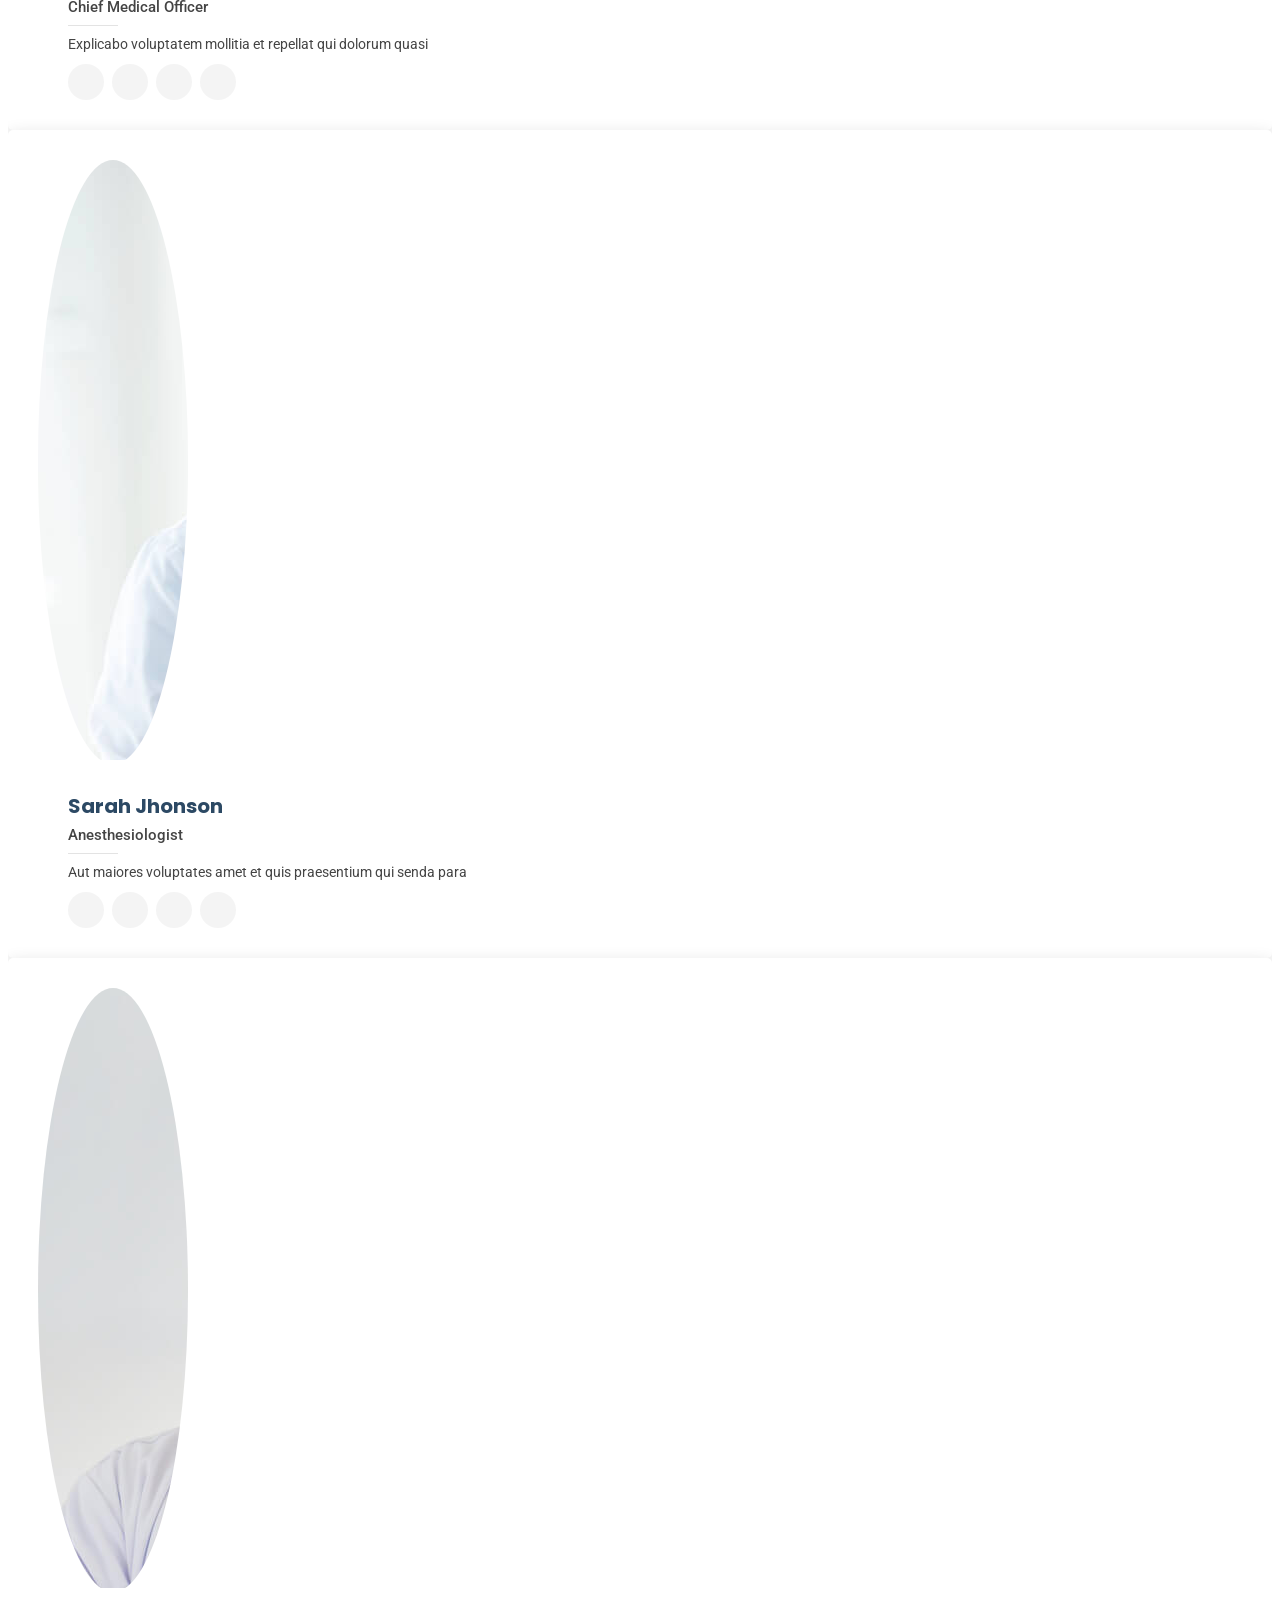
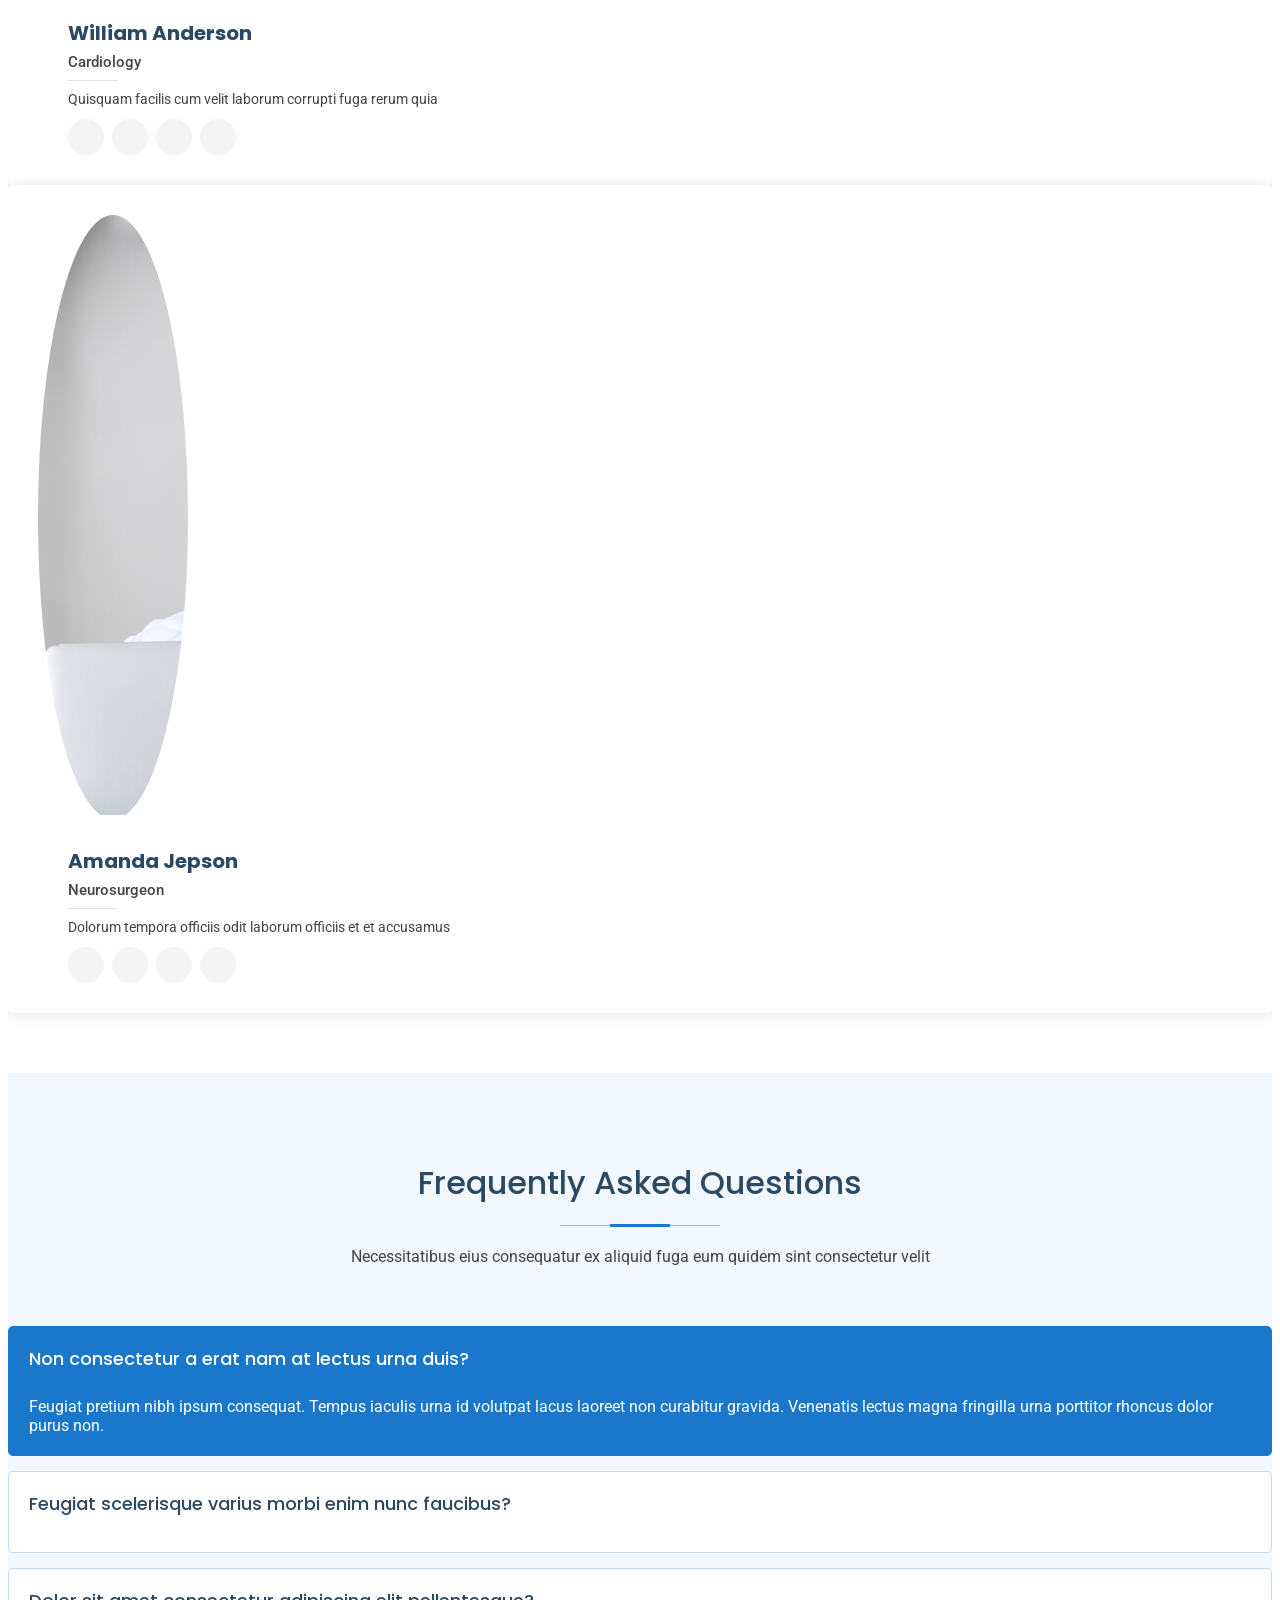
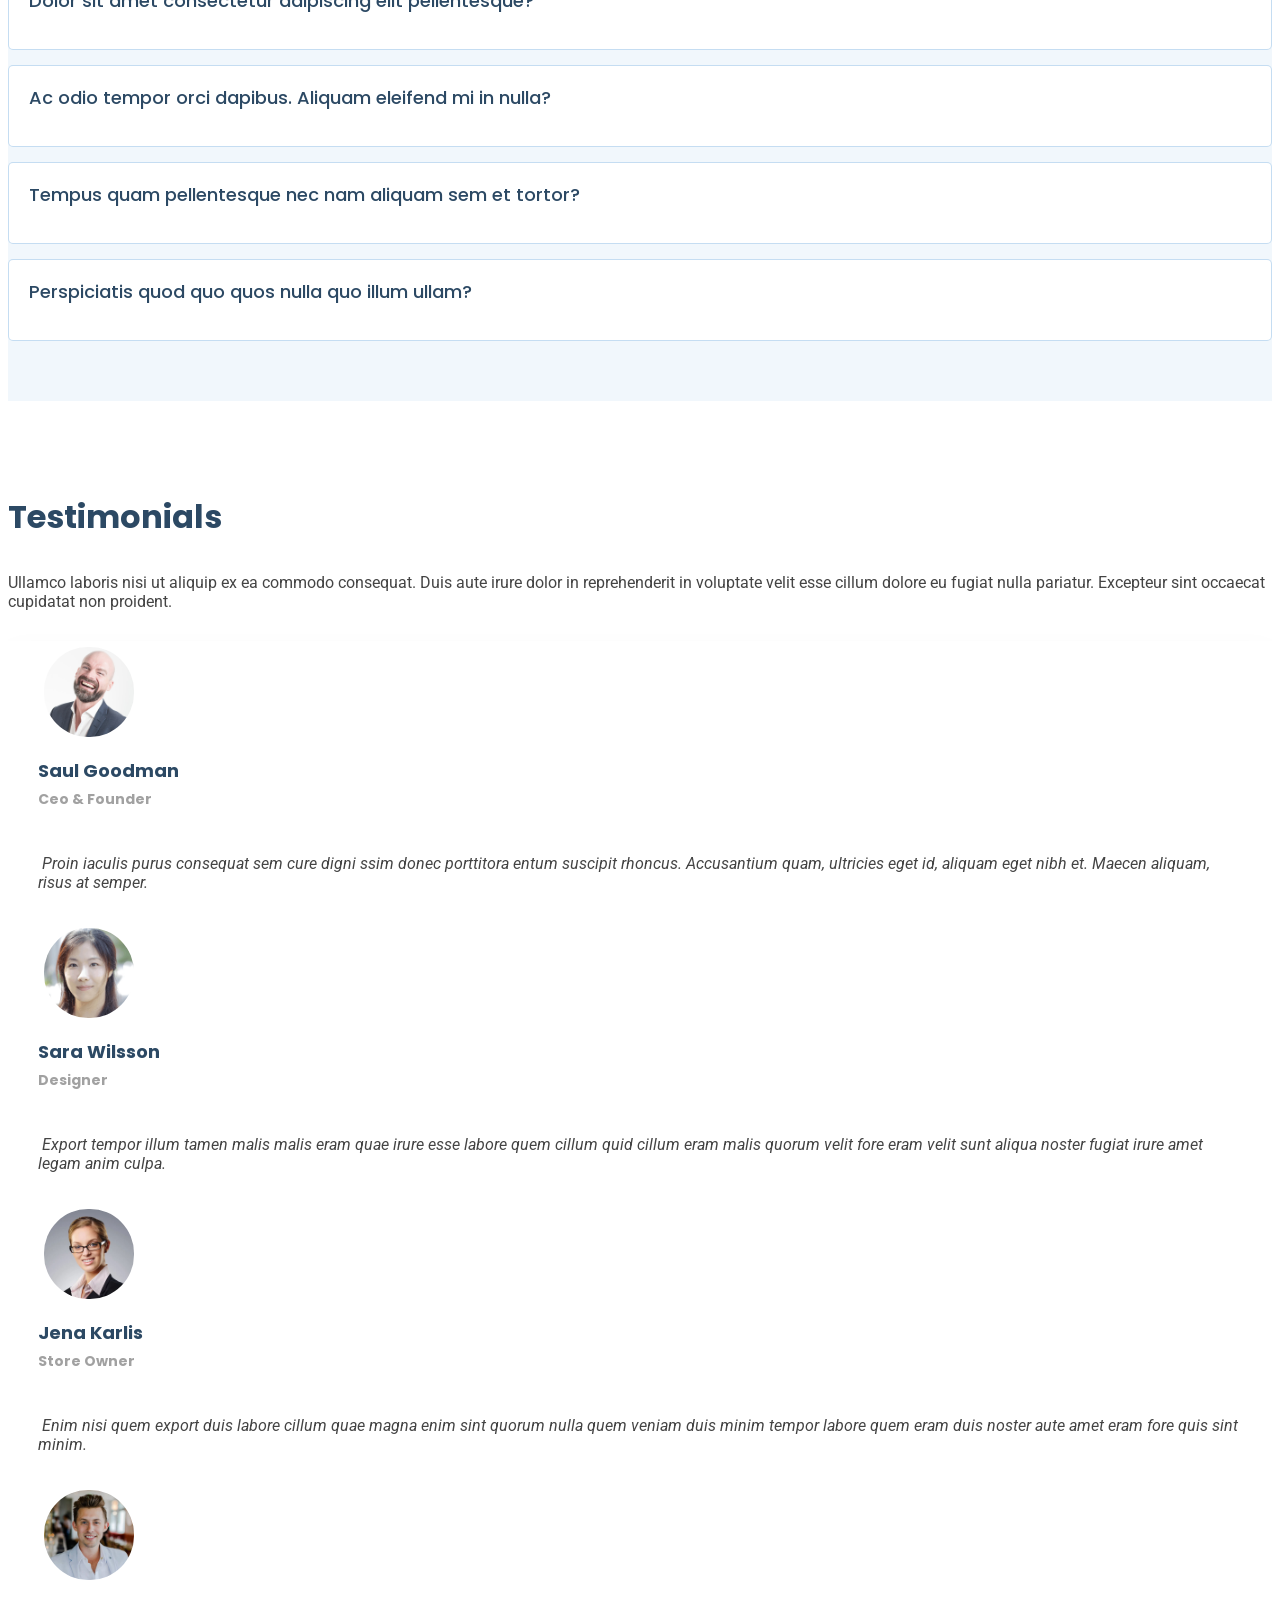
==== commit 0f93afd1: "aa" ====
--- a/index.html
+++ b/index.html
@@ -1086,4 +1086,4 @@
 
 </body>
 
-</html>
+</html>
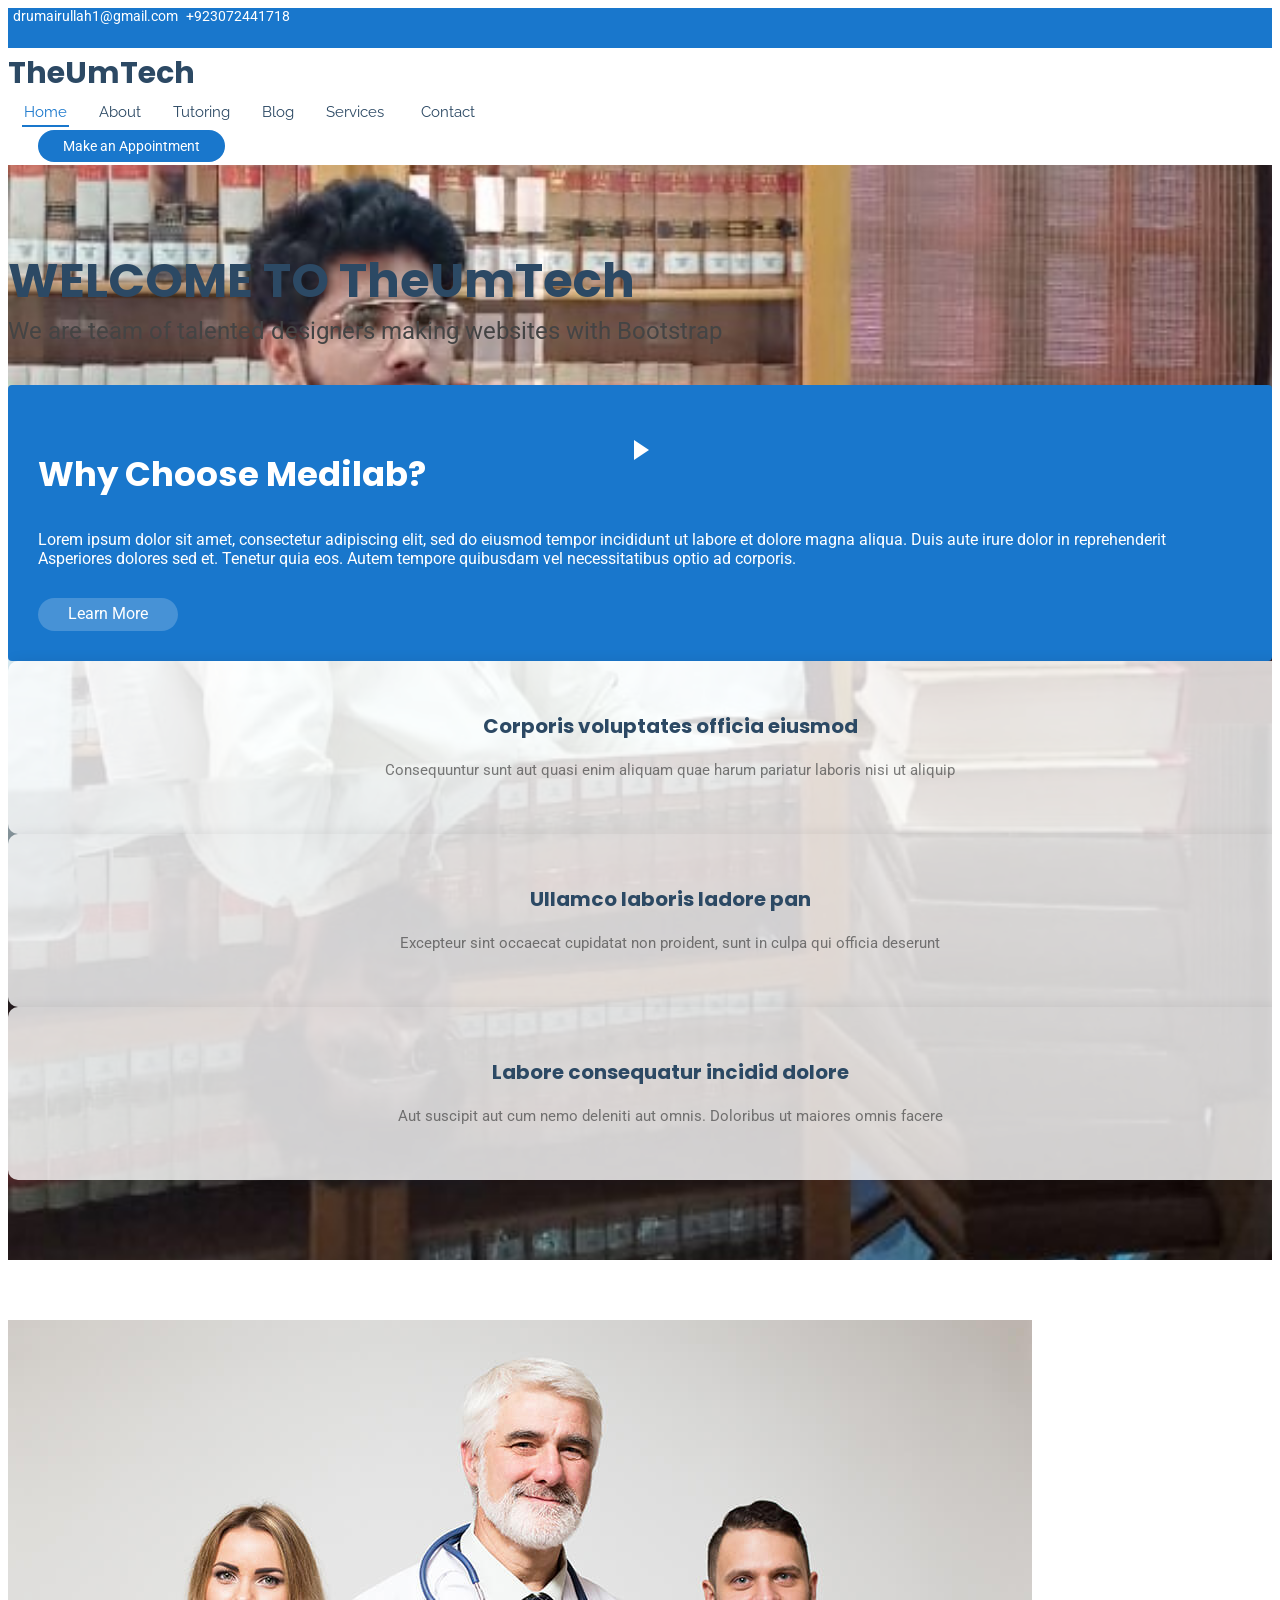
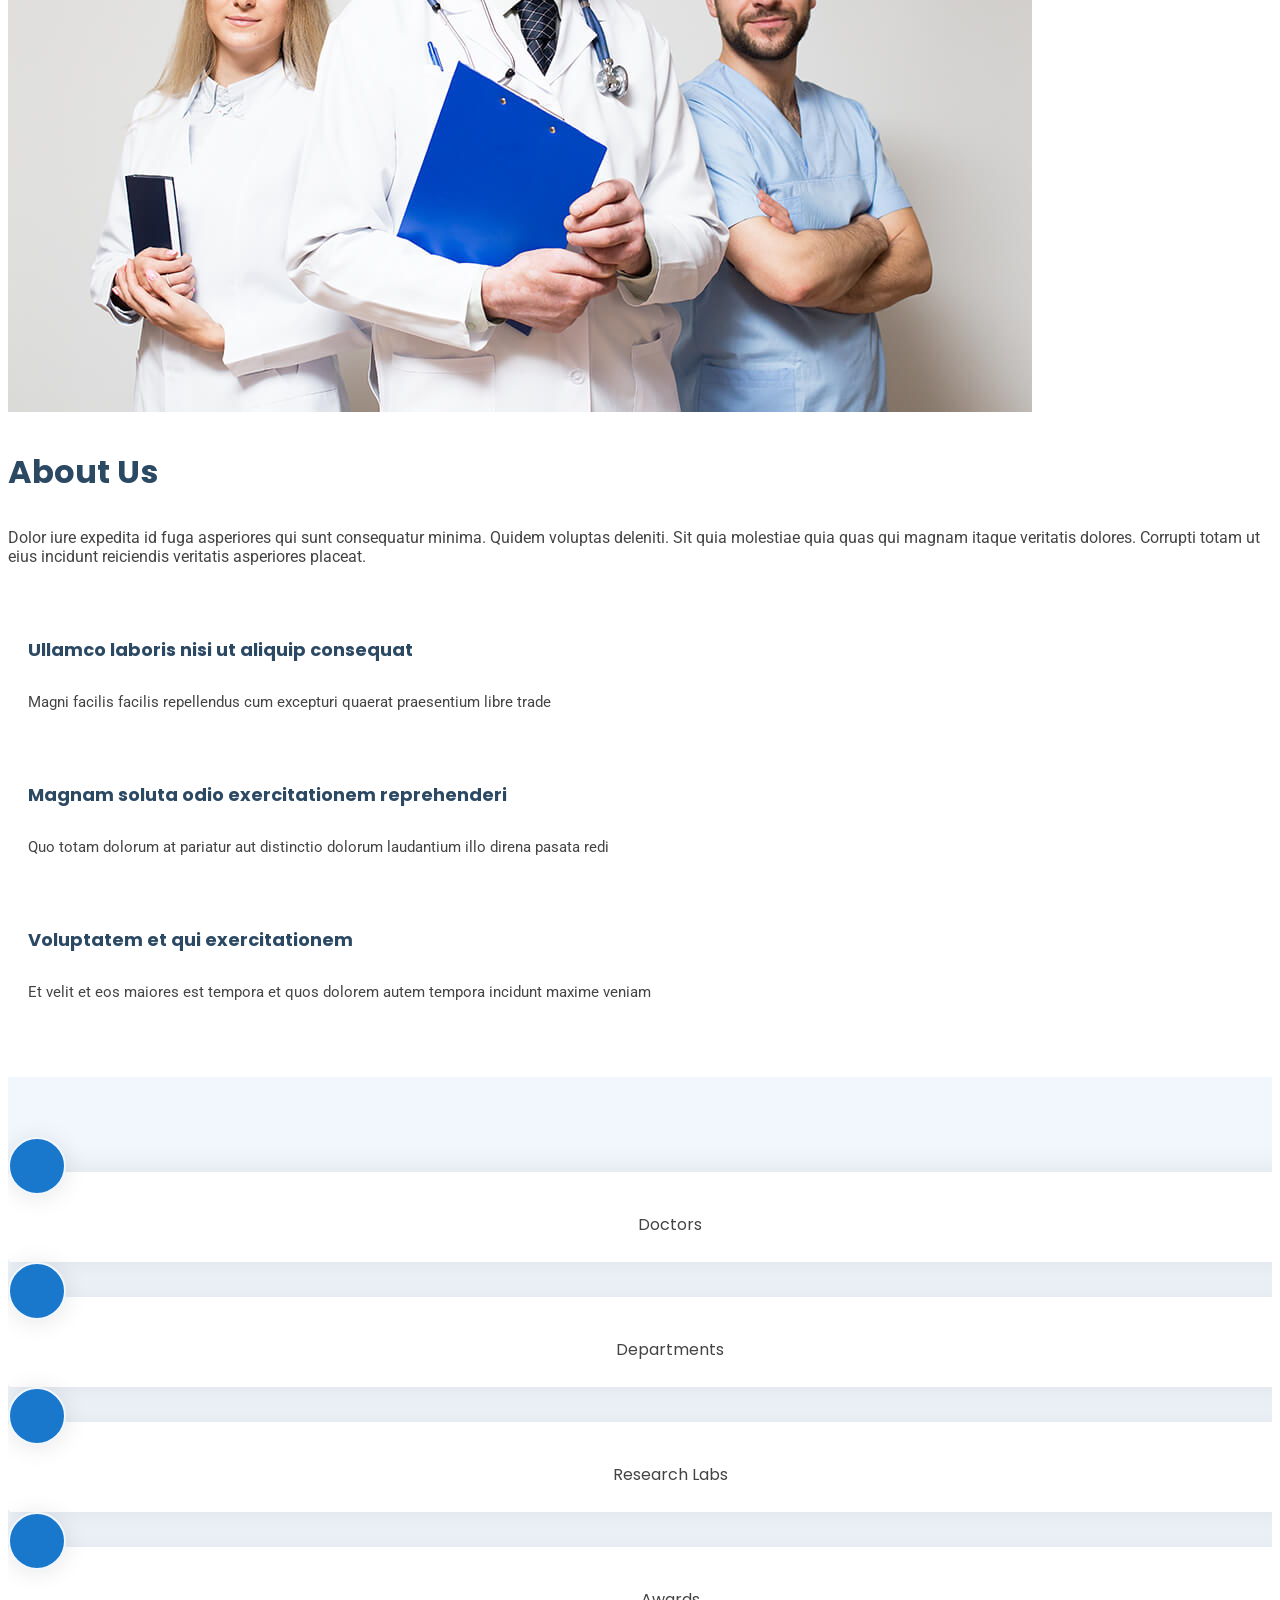
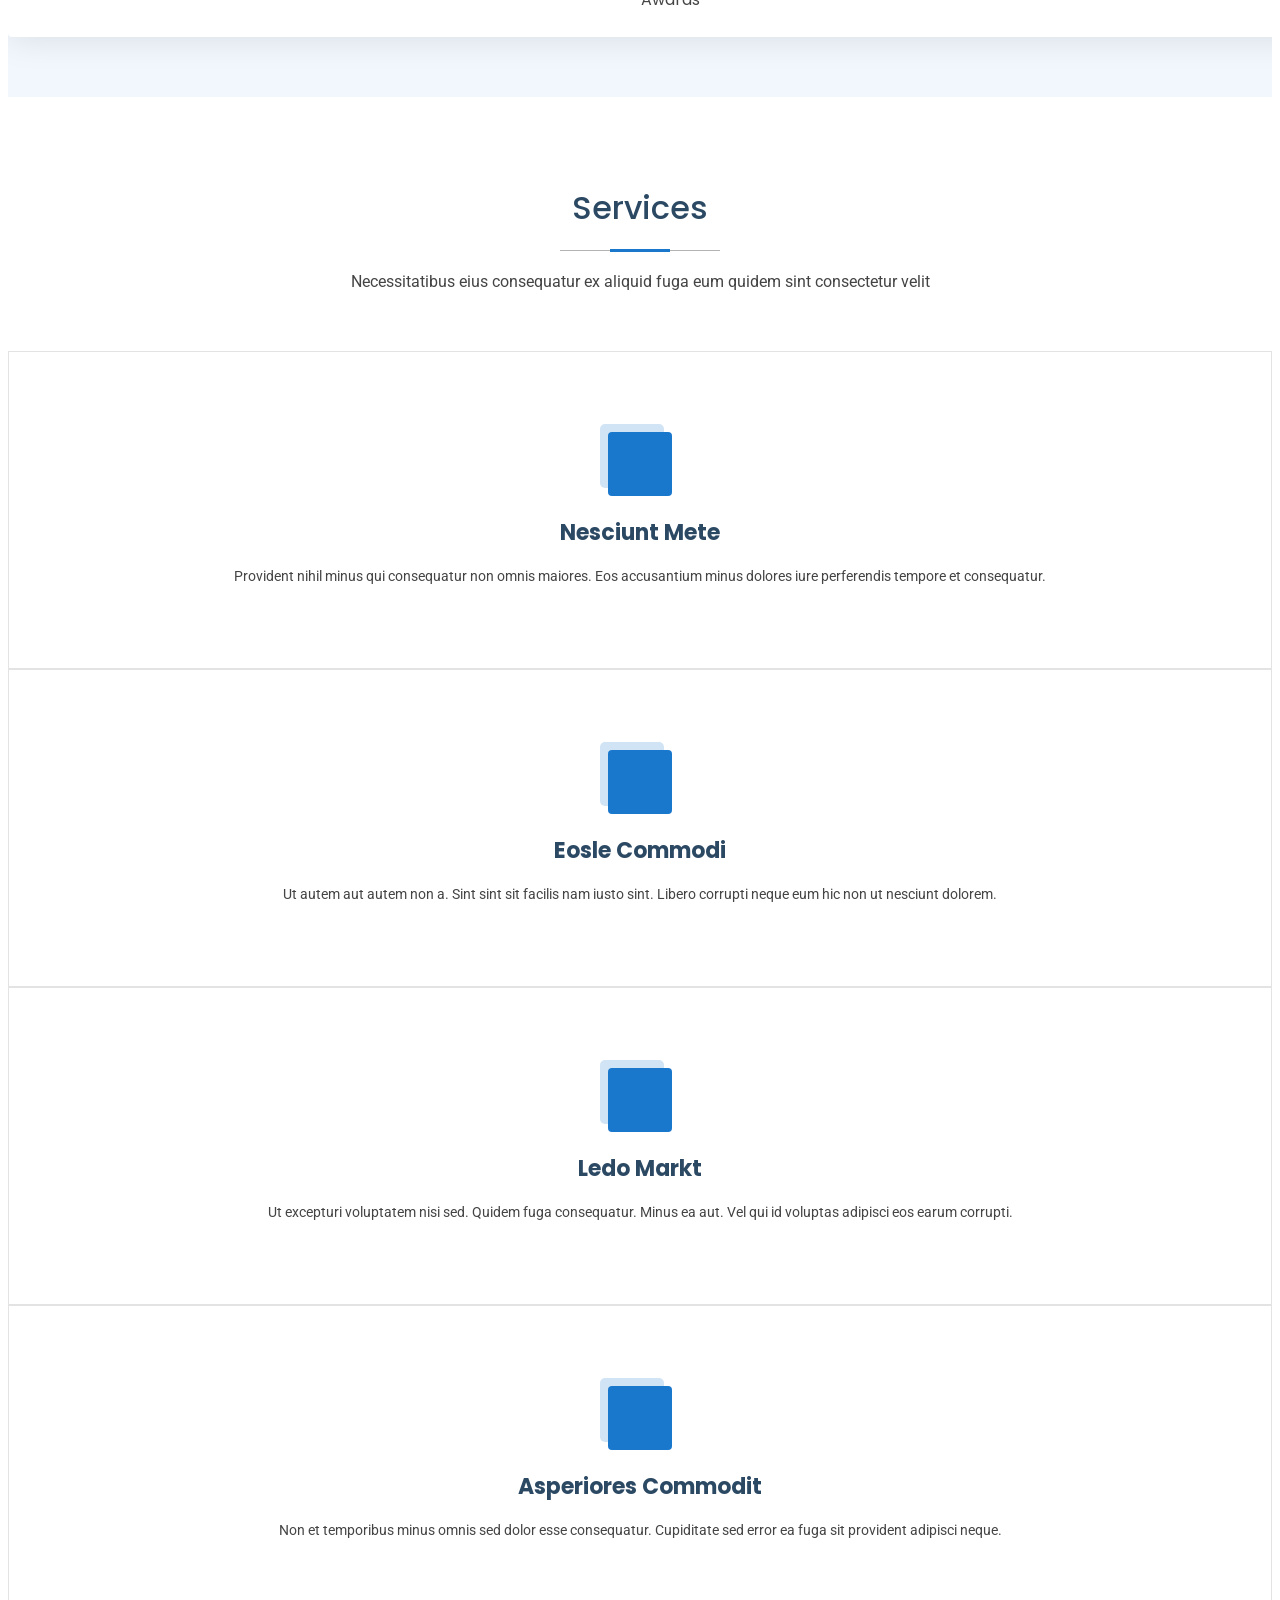
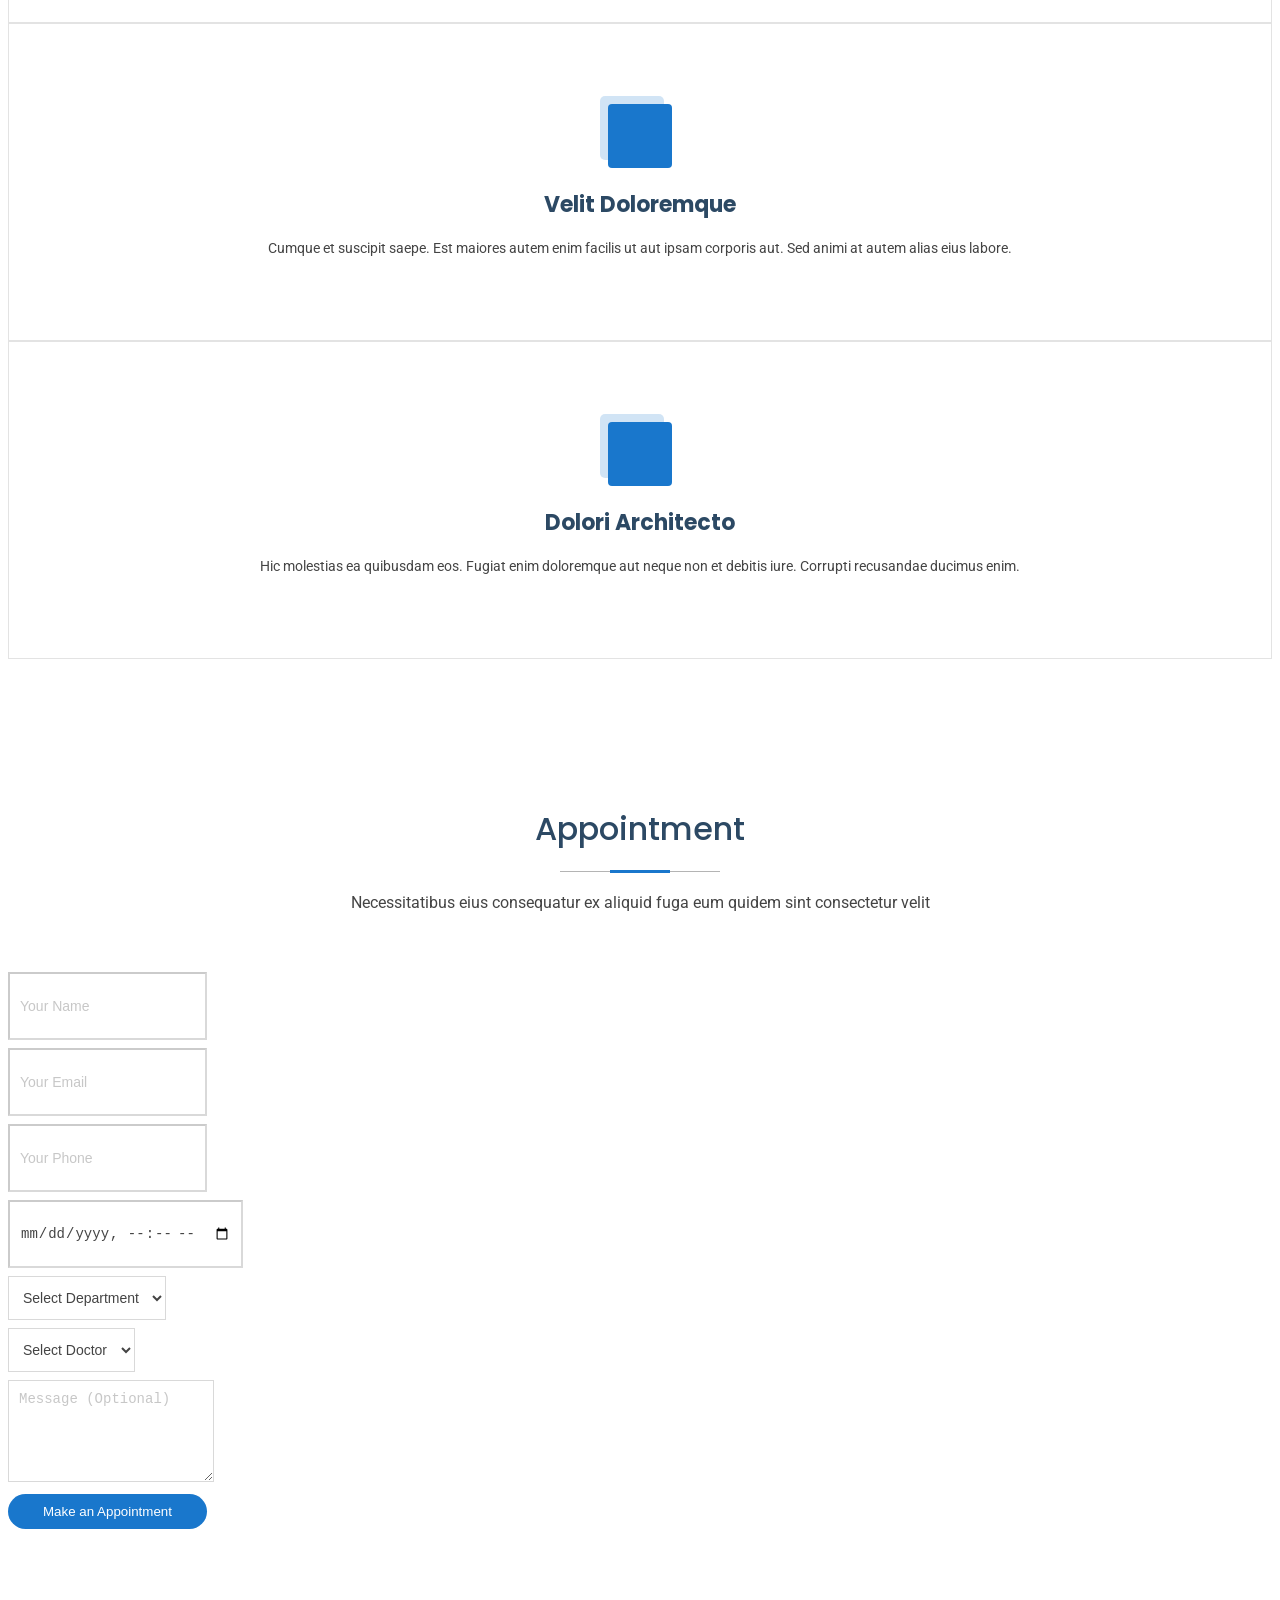
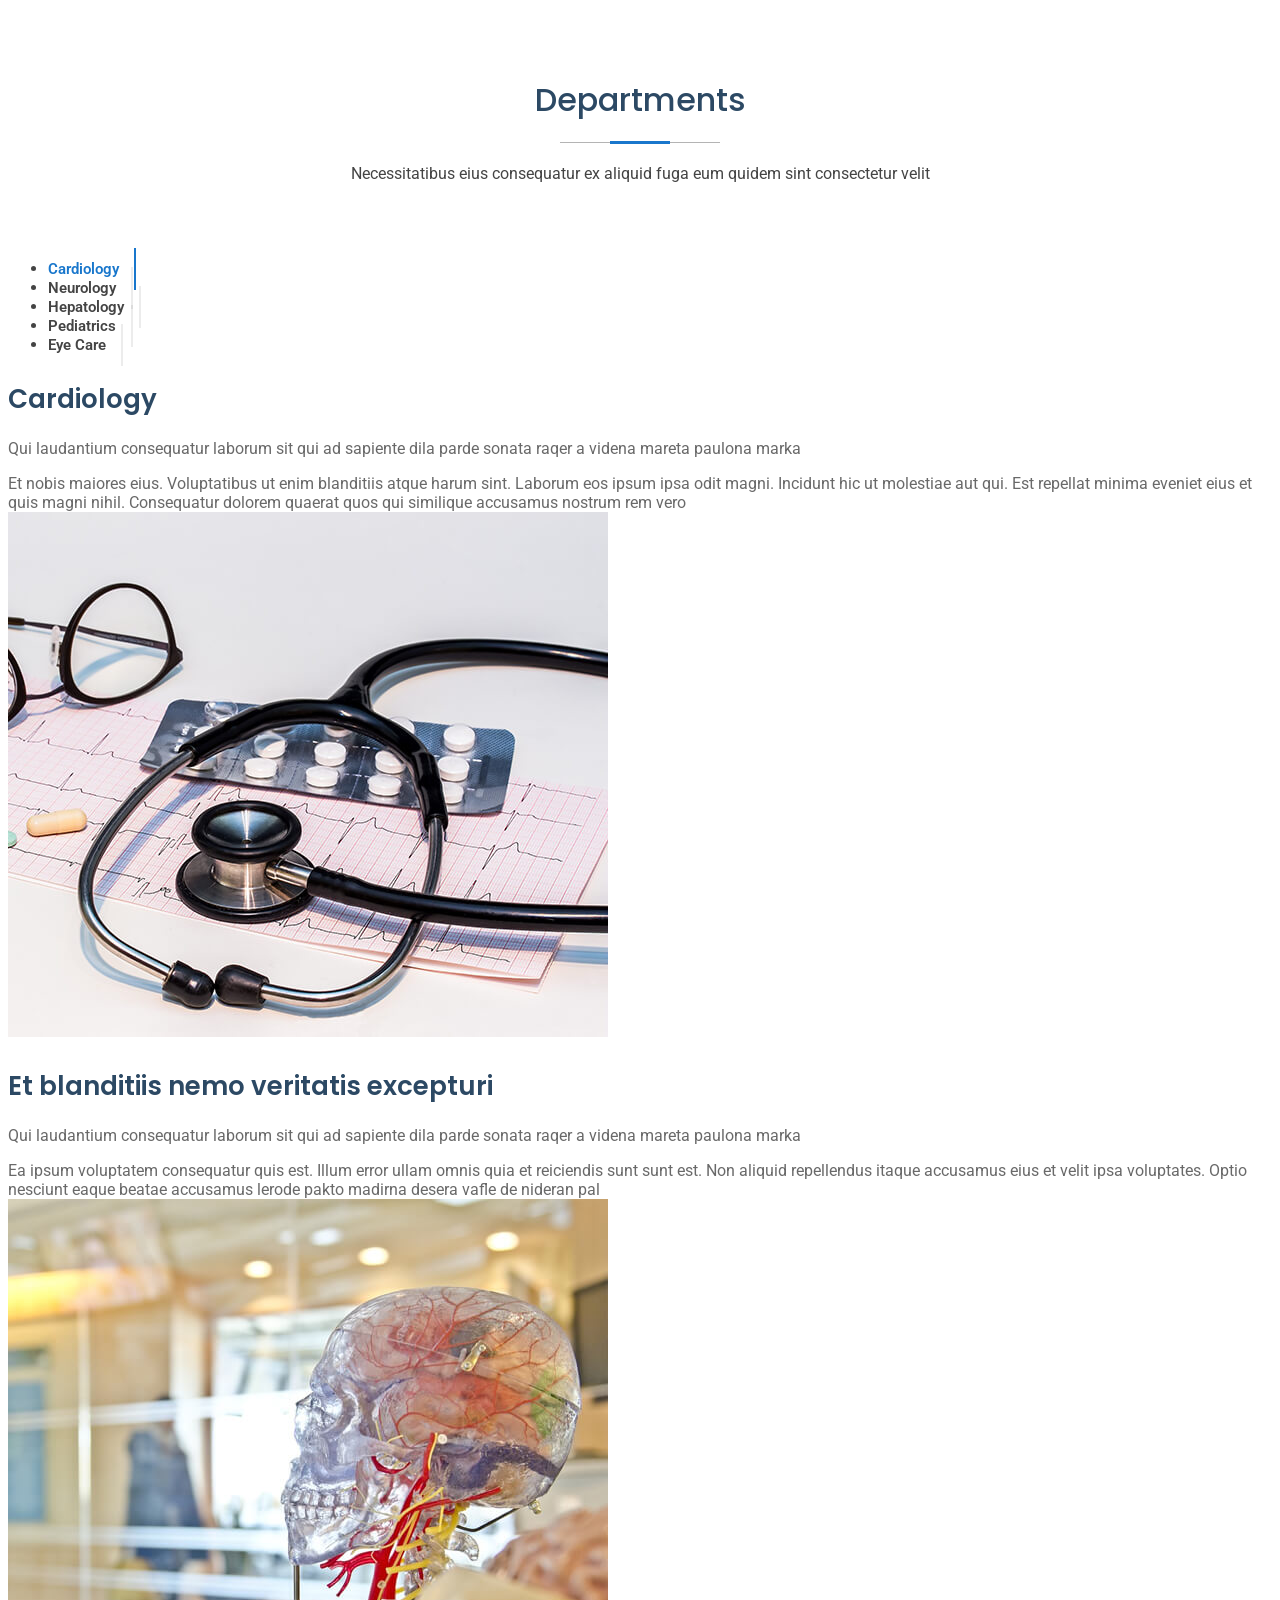
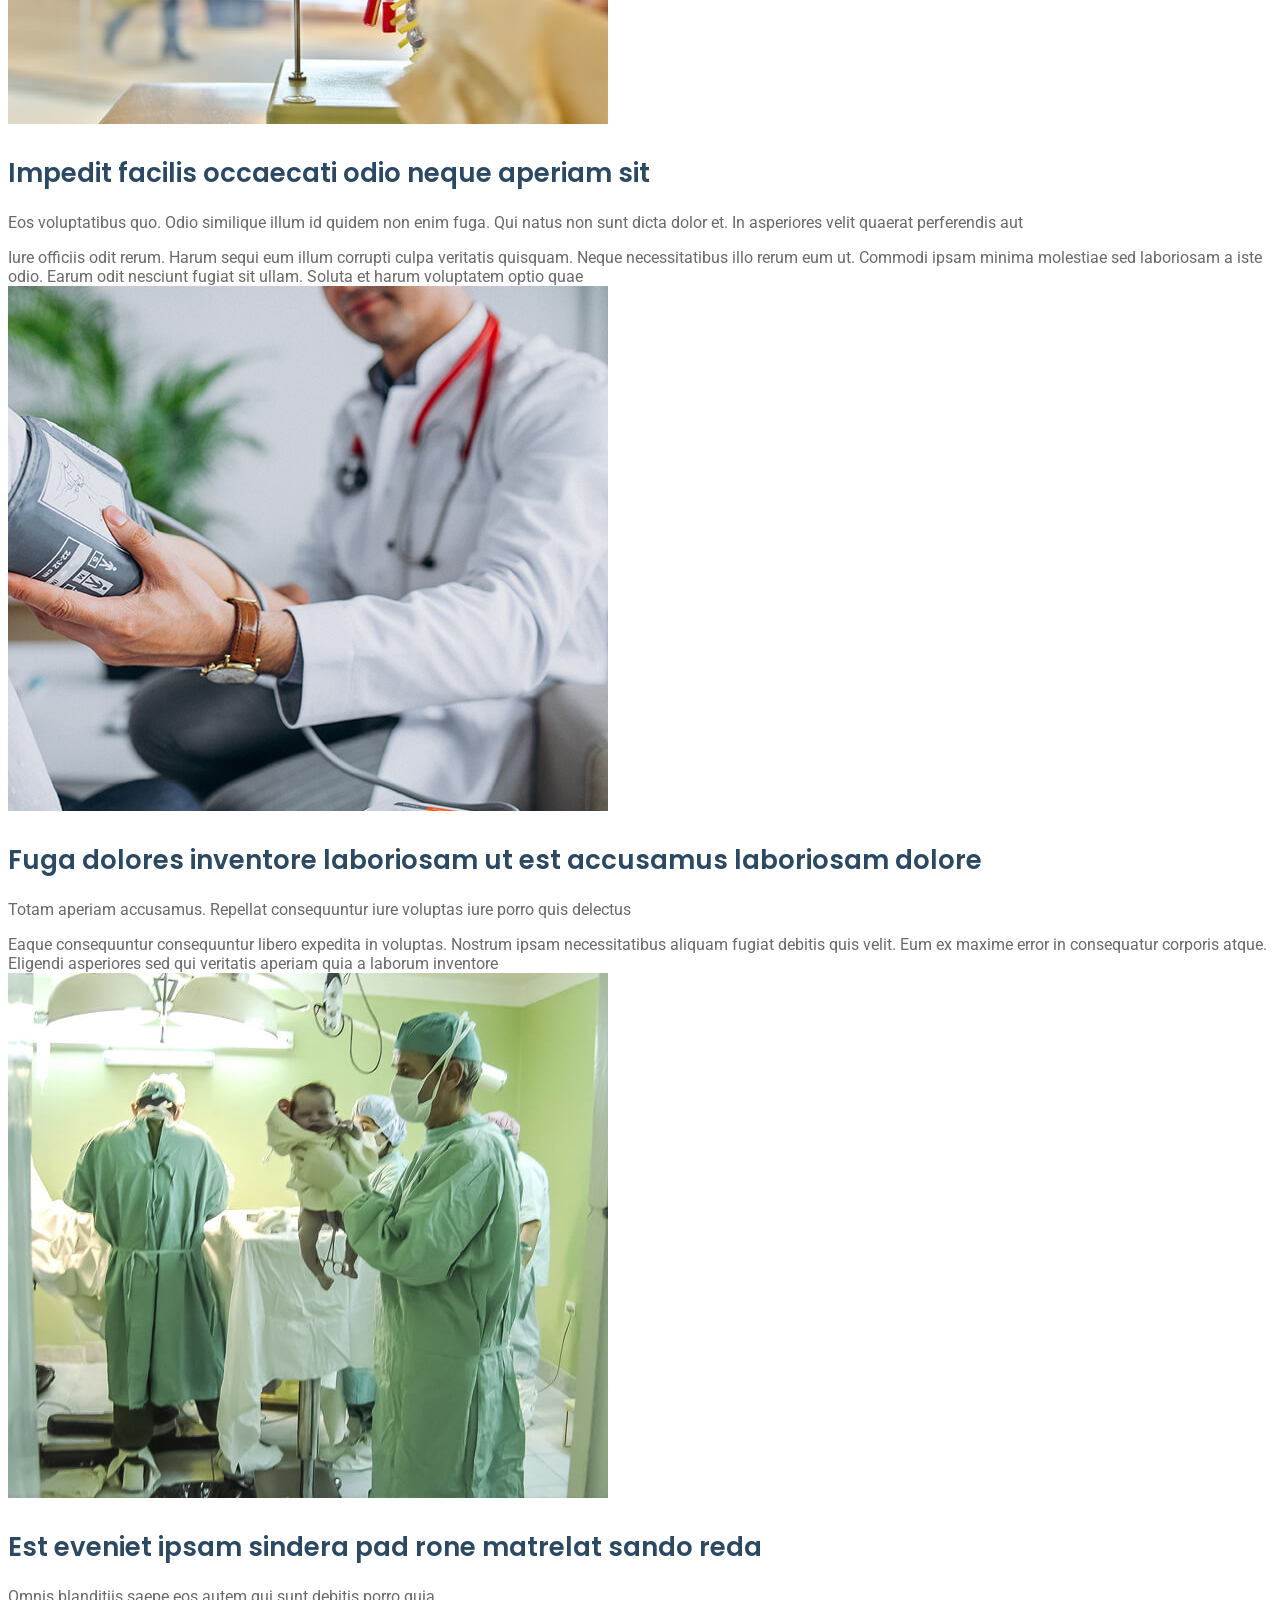
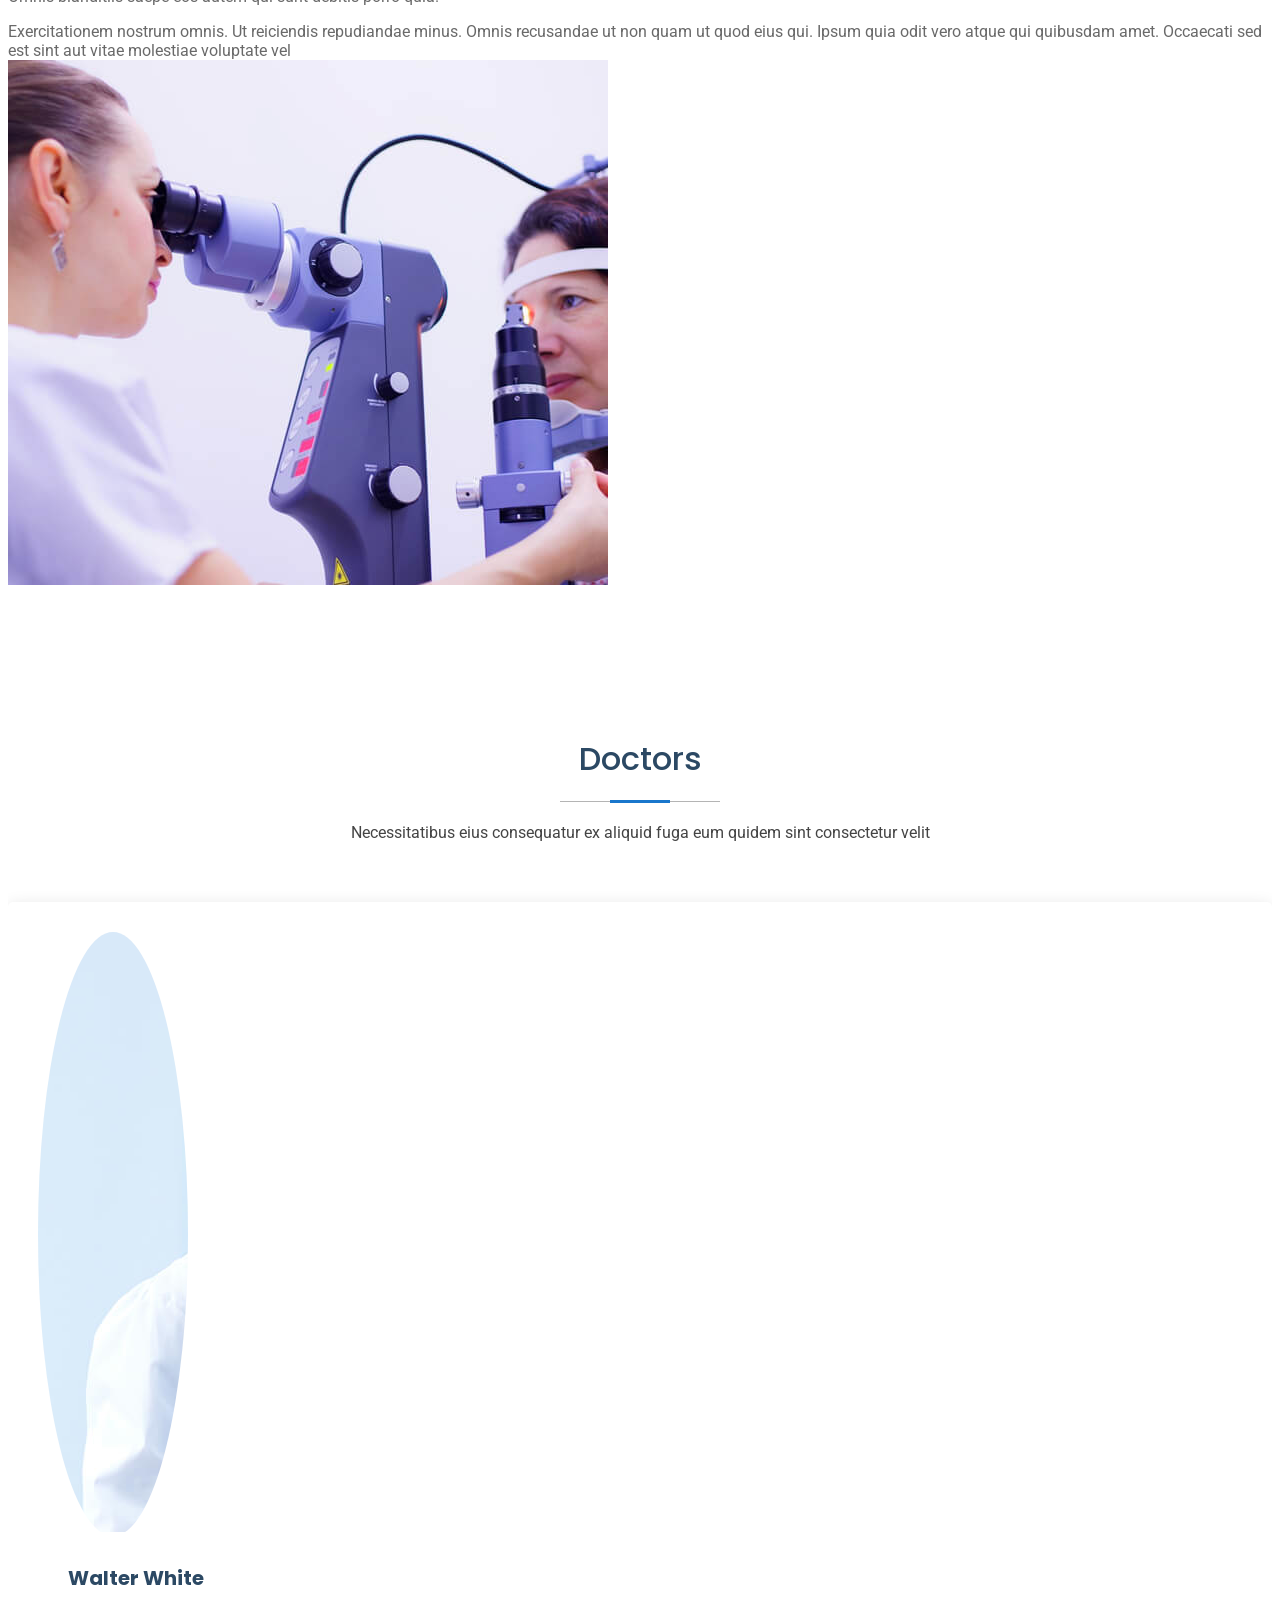
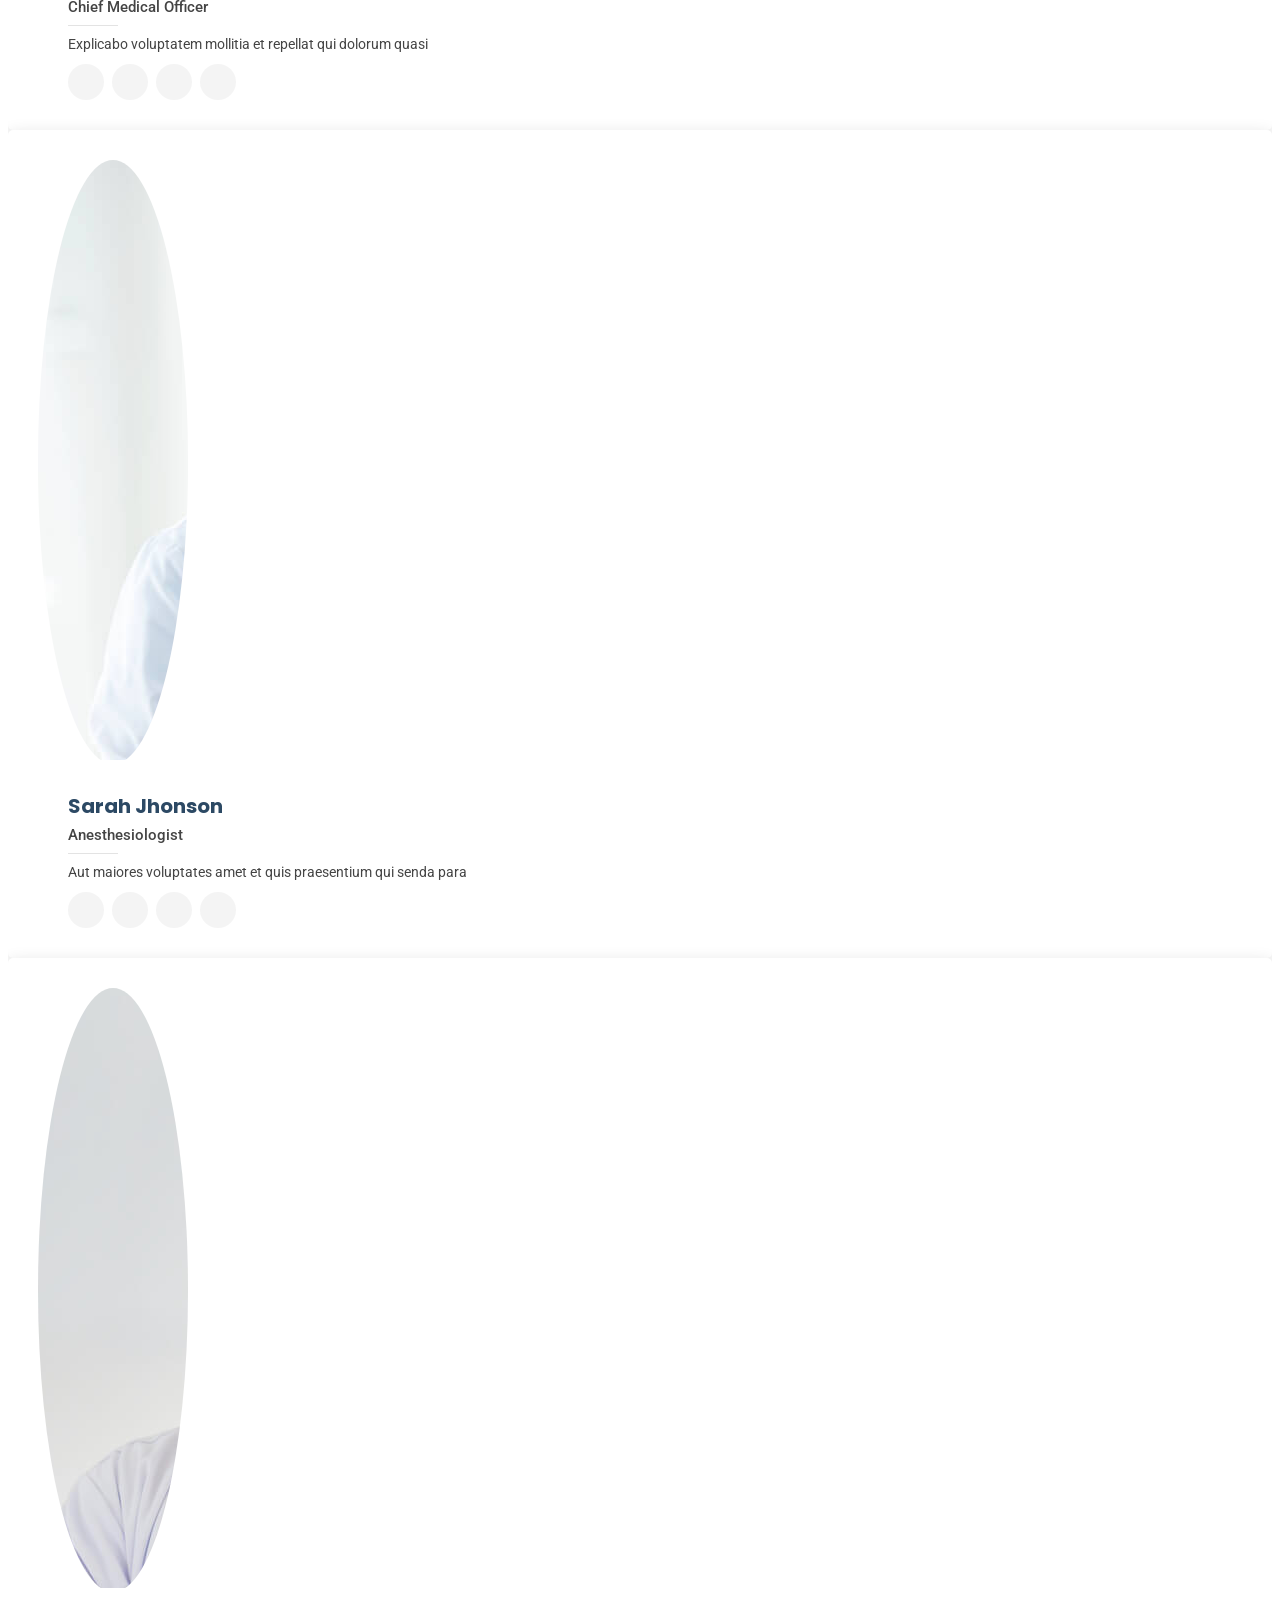
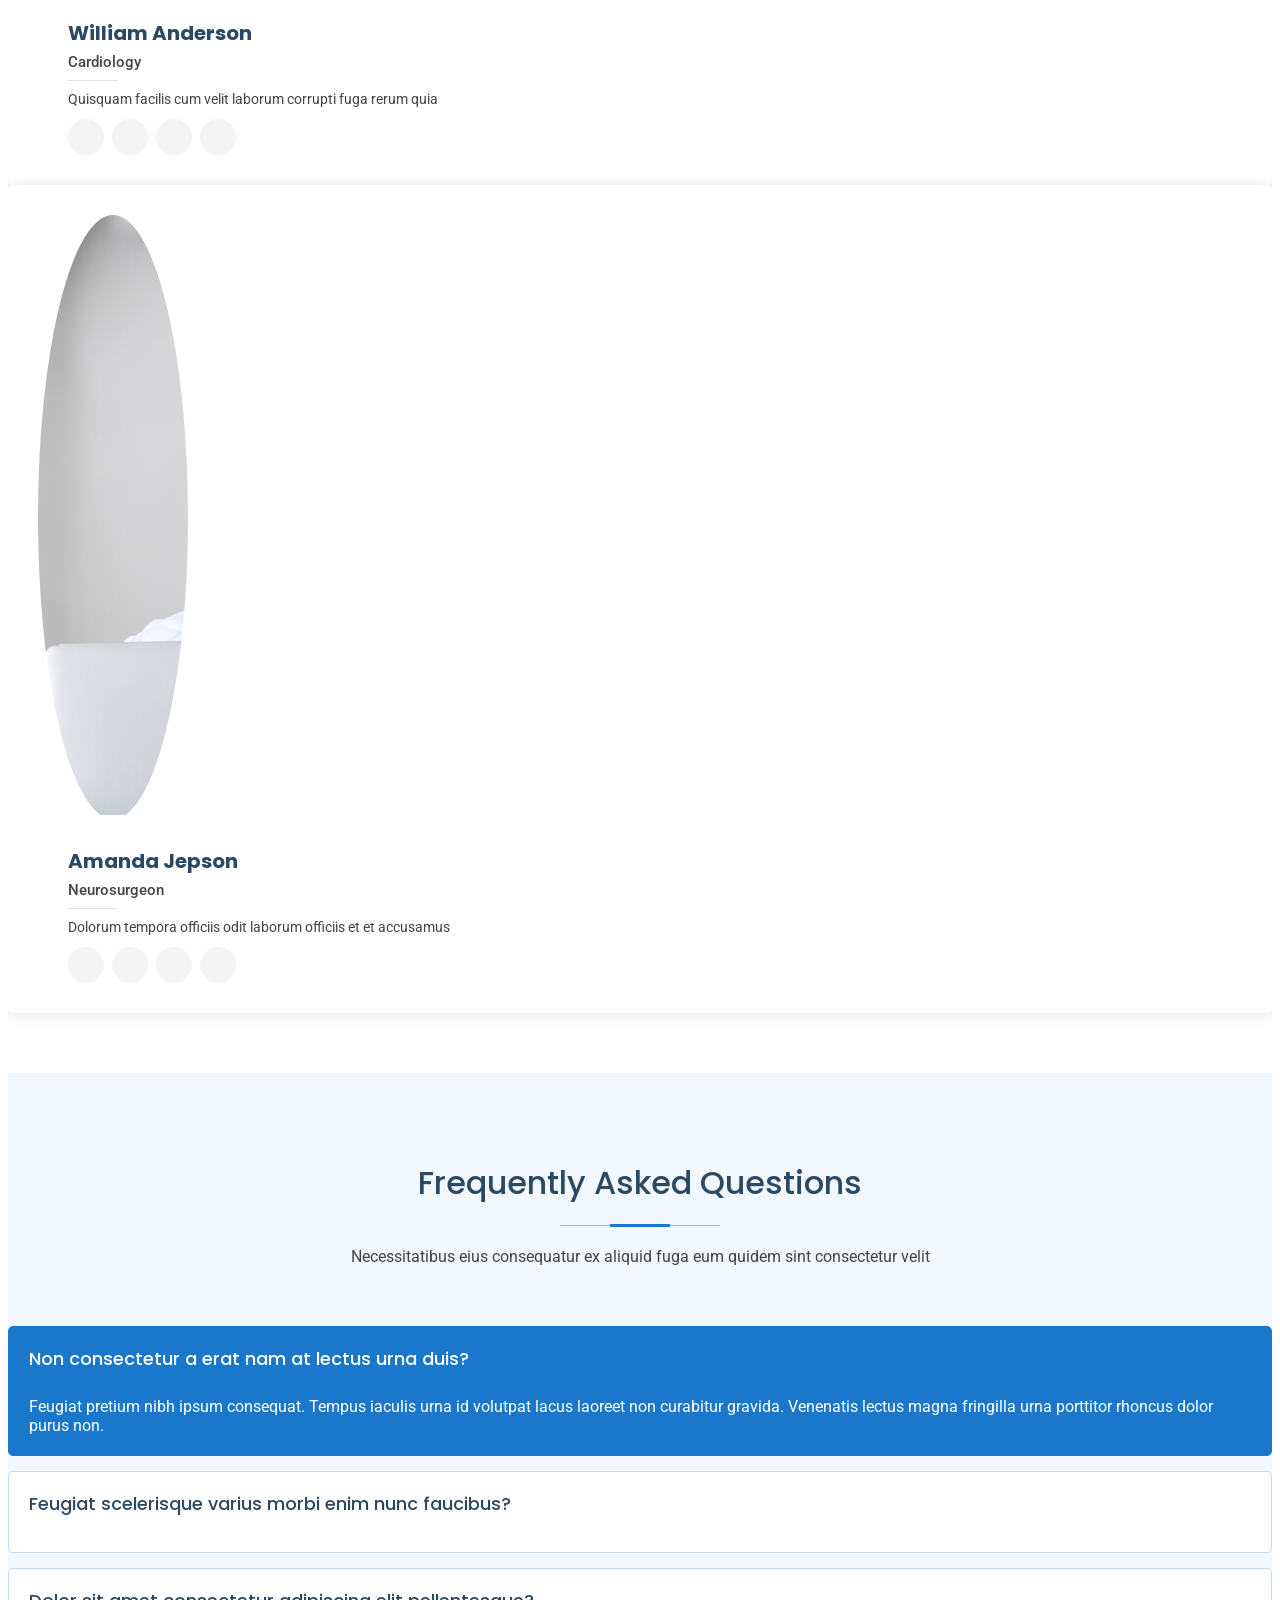
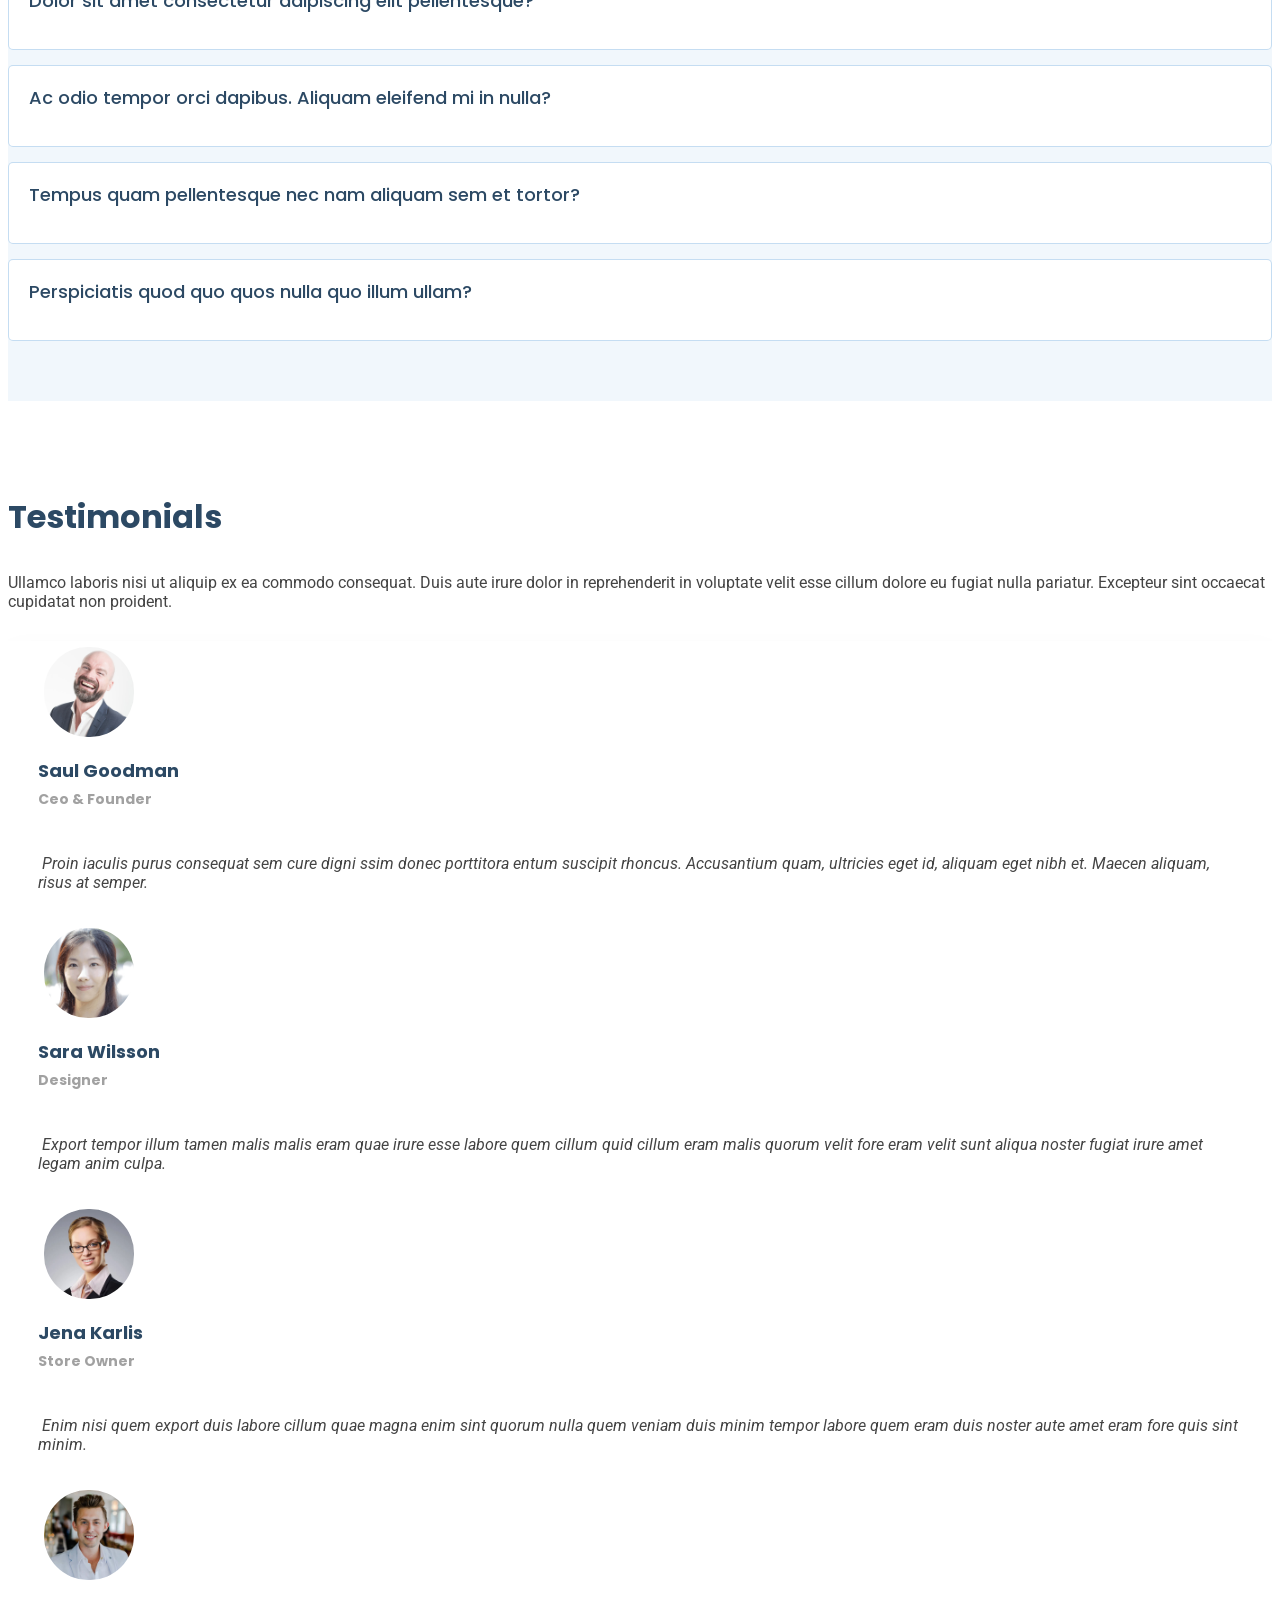
==== commit 7b955ffe: "Update index.html" ====
--- a/index.html
+++ b/index.html
@@ -106,7 +106,7 @@
       <div class="container position-relative">
 
         <div class="welcome position-relative" data-aos="fade-down" data-aos-delay="100">
-          <h2>WELCOME TO MEDILAB</h2>
+          <h2>WELCOME TO TheUmTech</h2>
           <p>We are team of talented designers making websites with Bootstrap</p>
         </div><!-- End Welcome -->
 
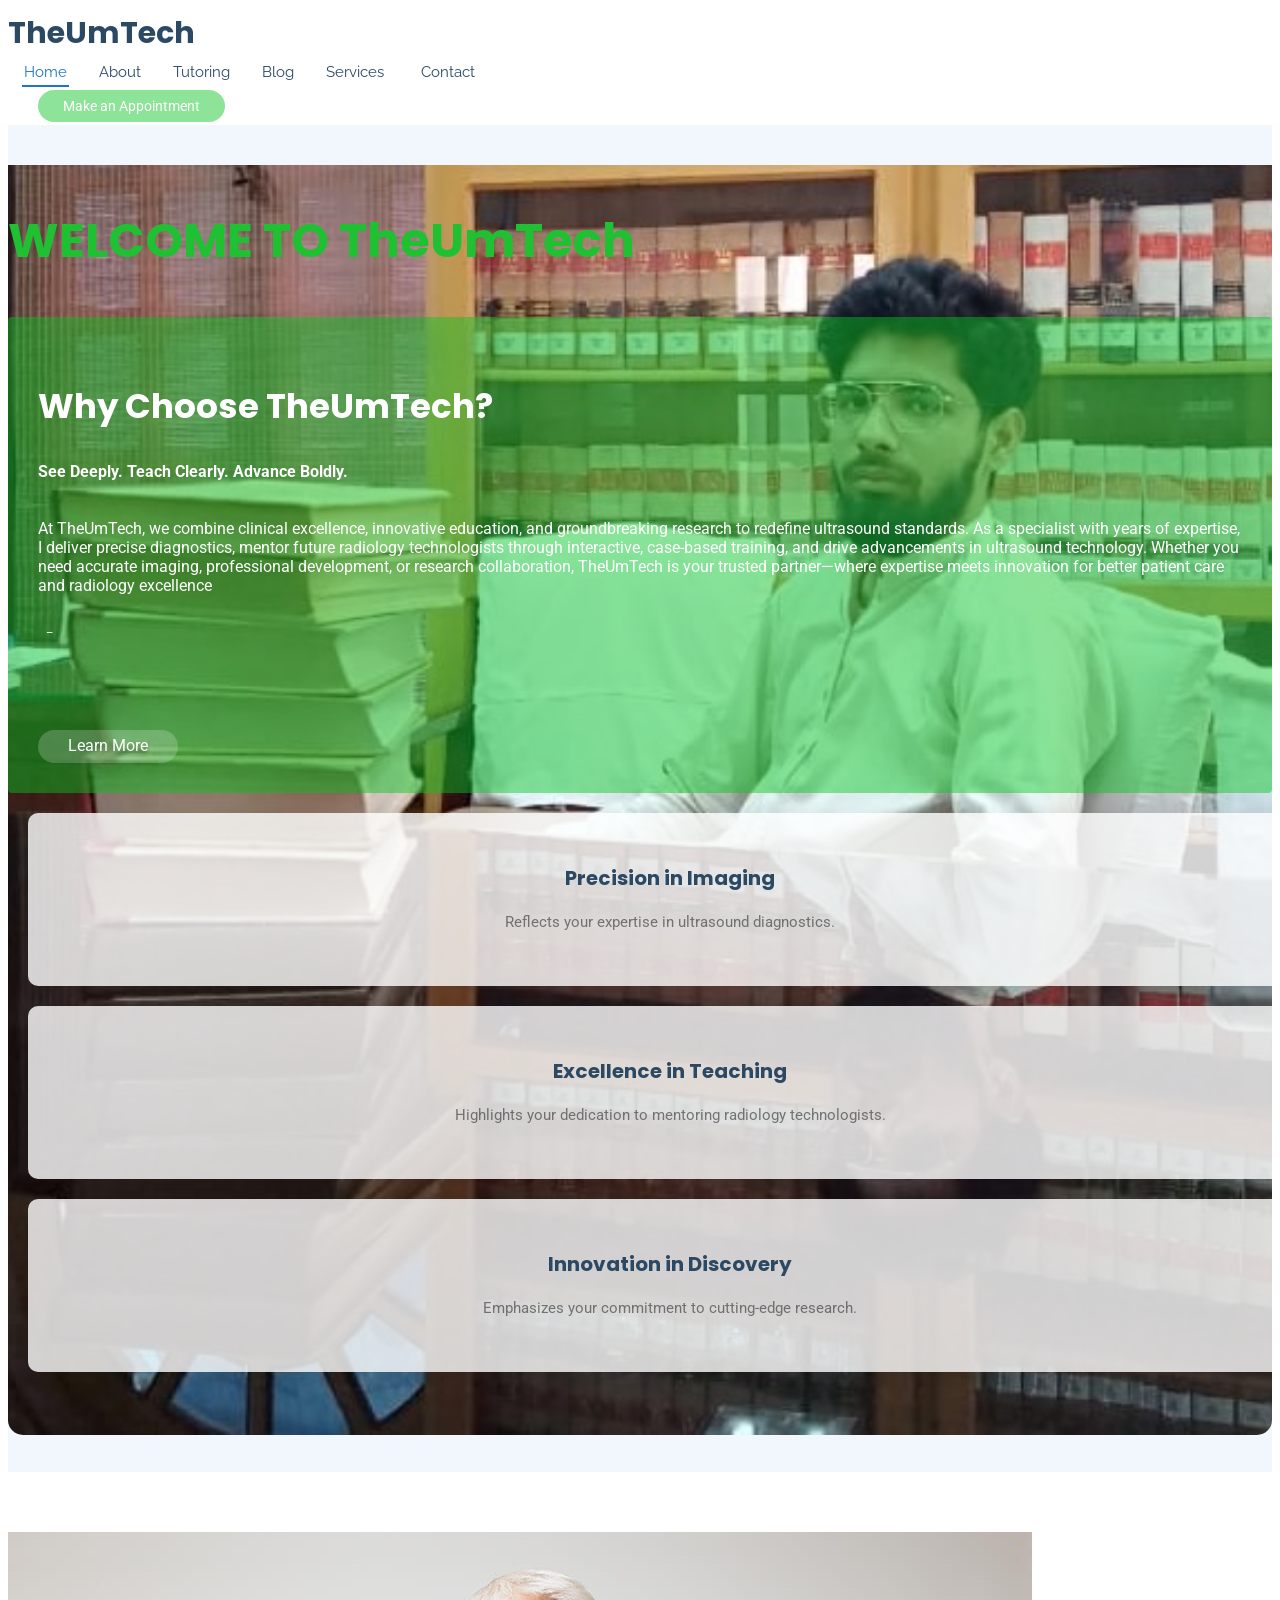
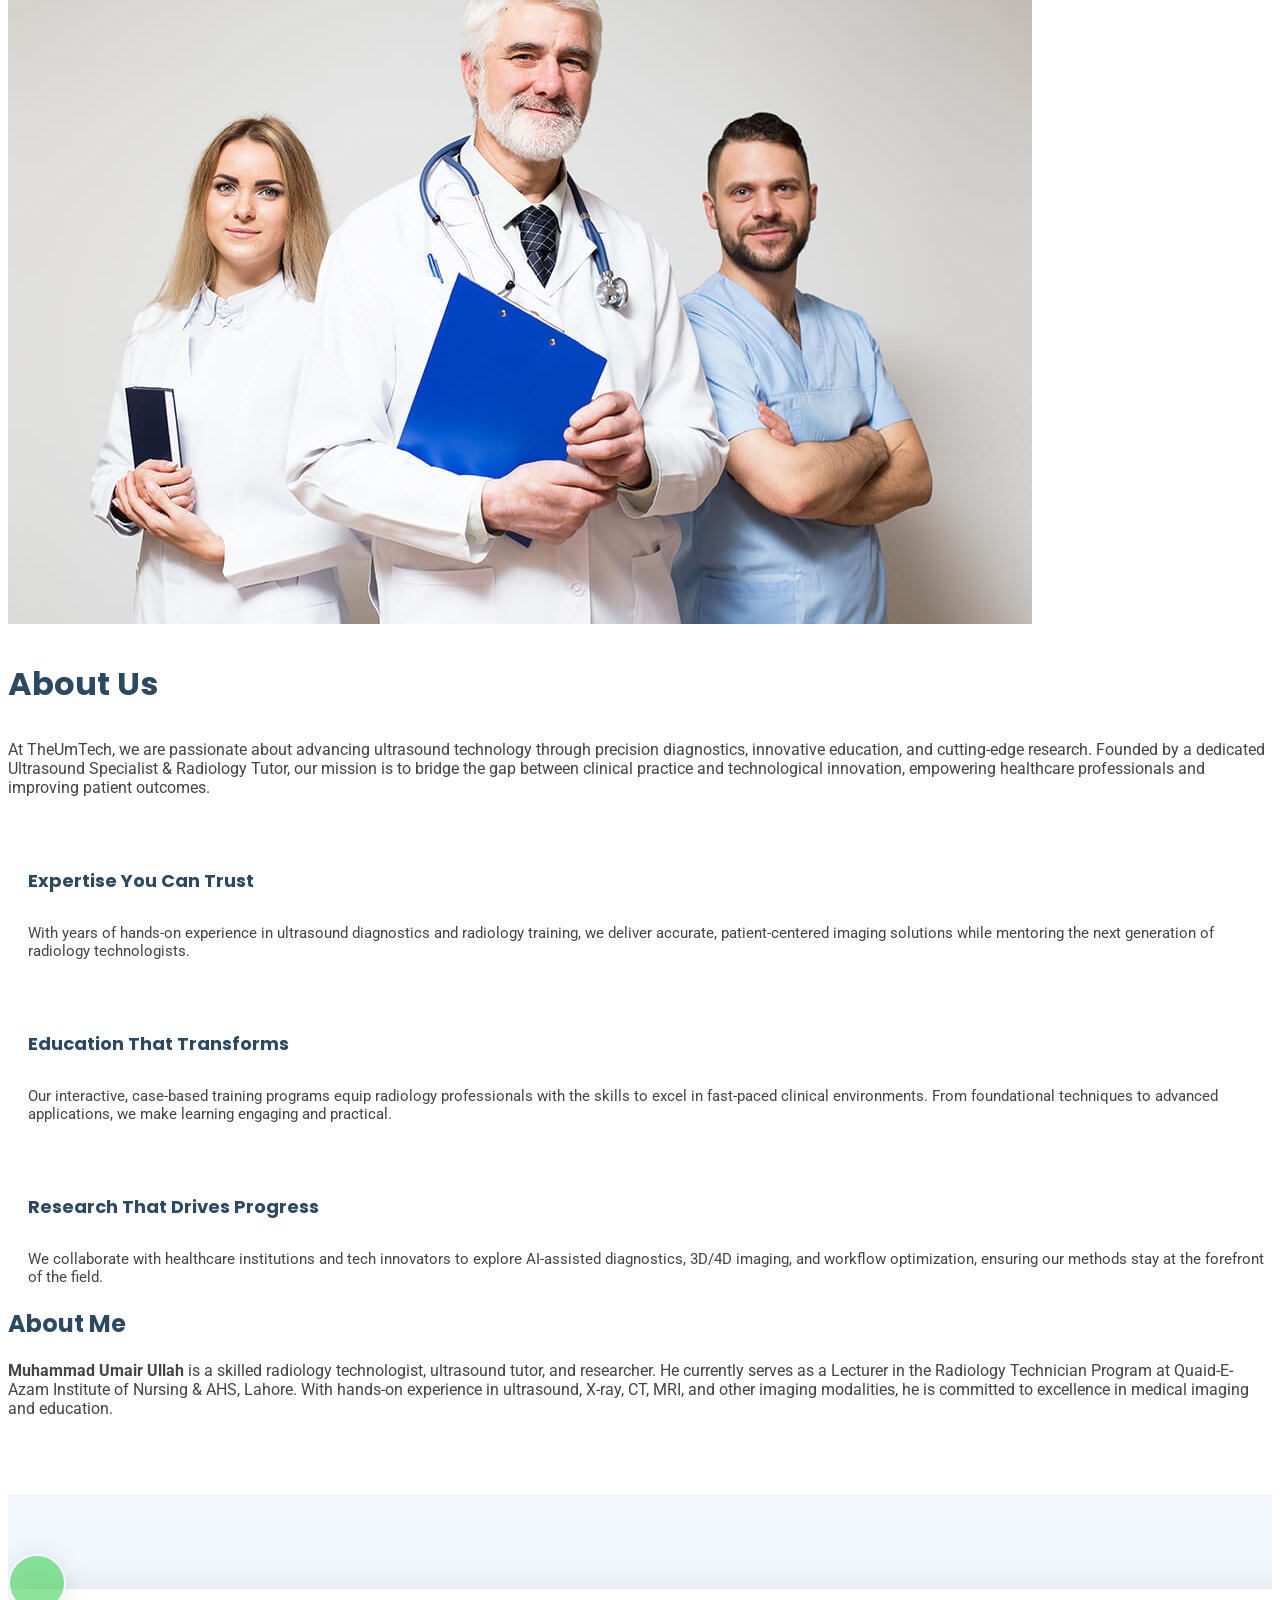
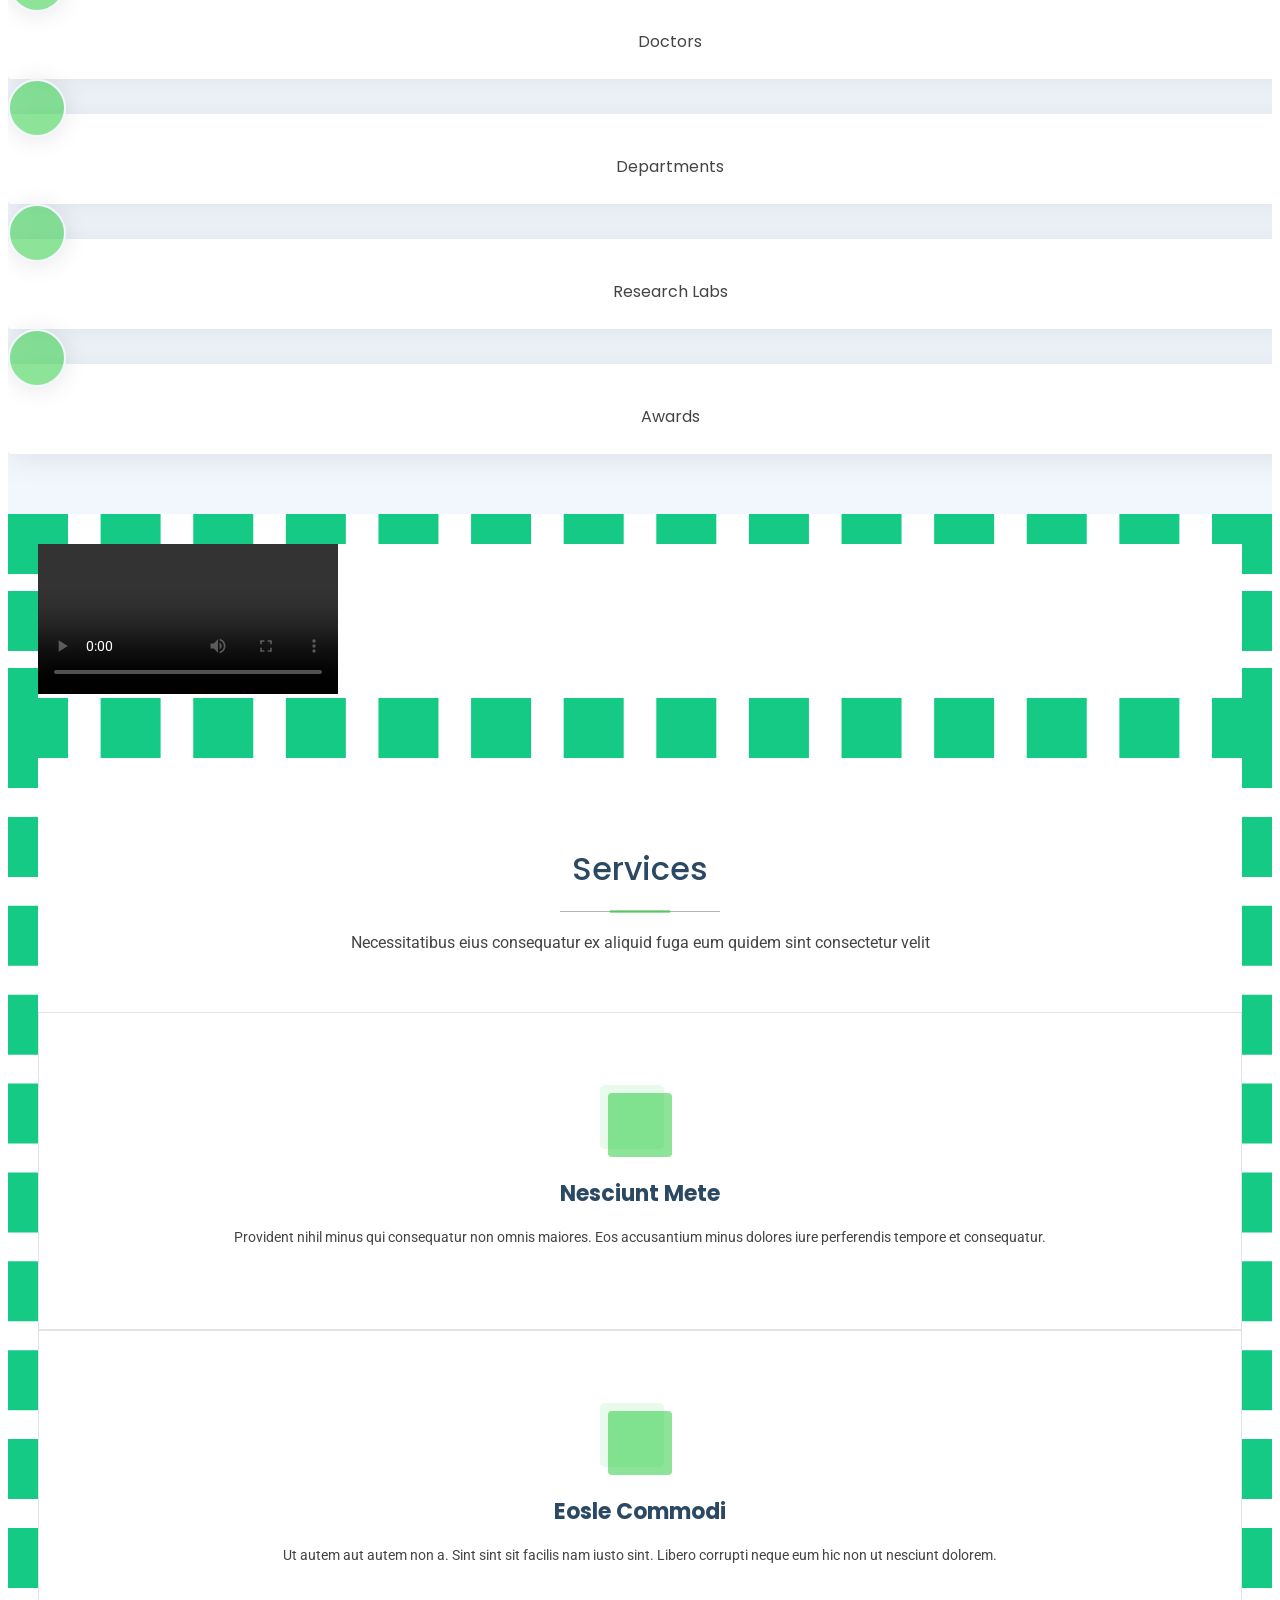
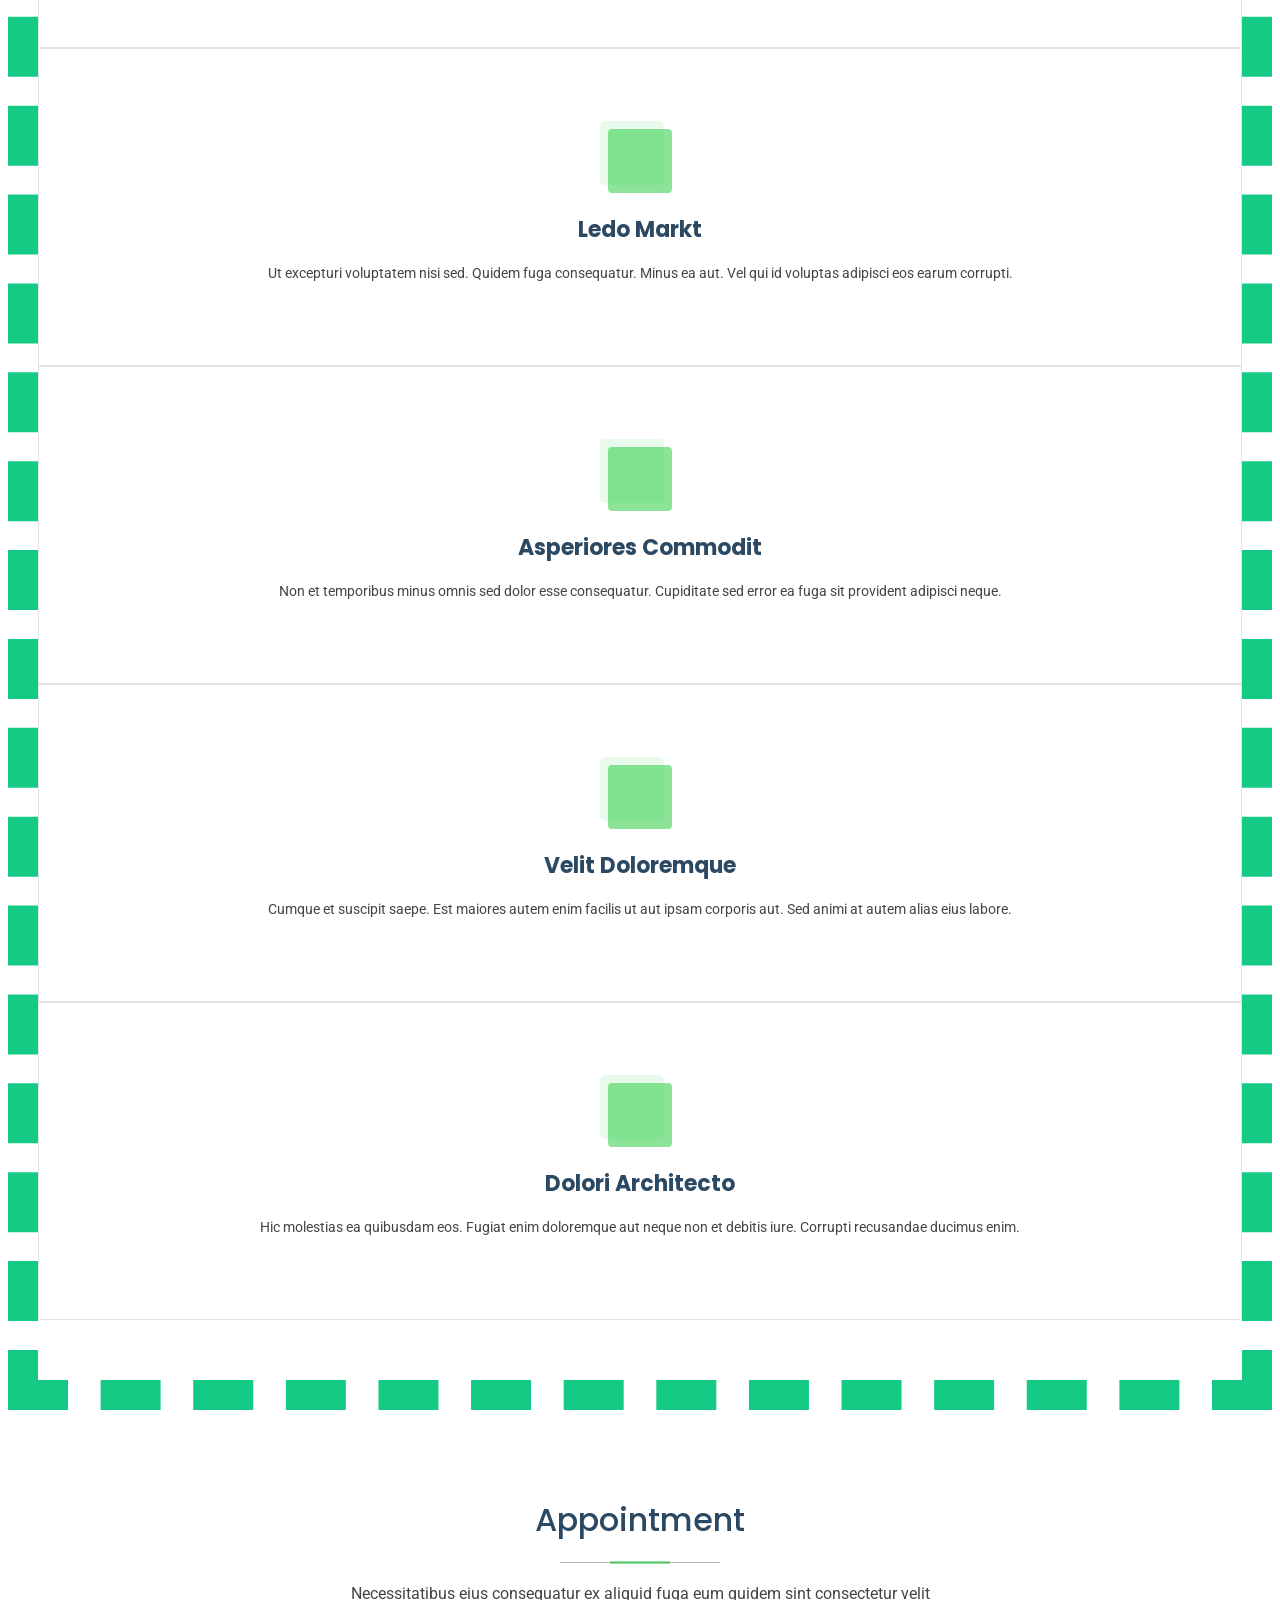
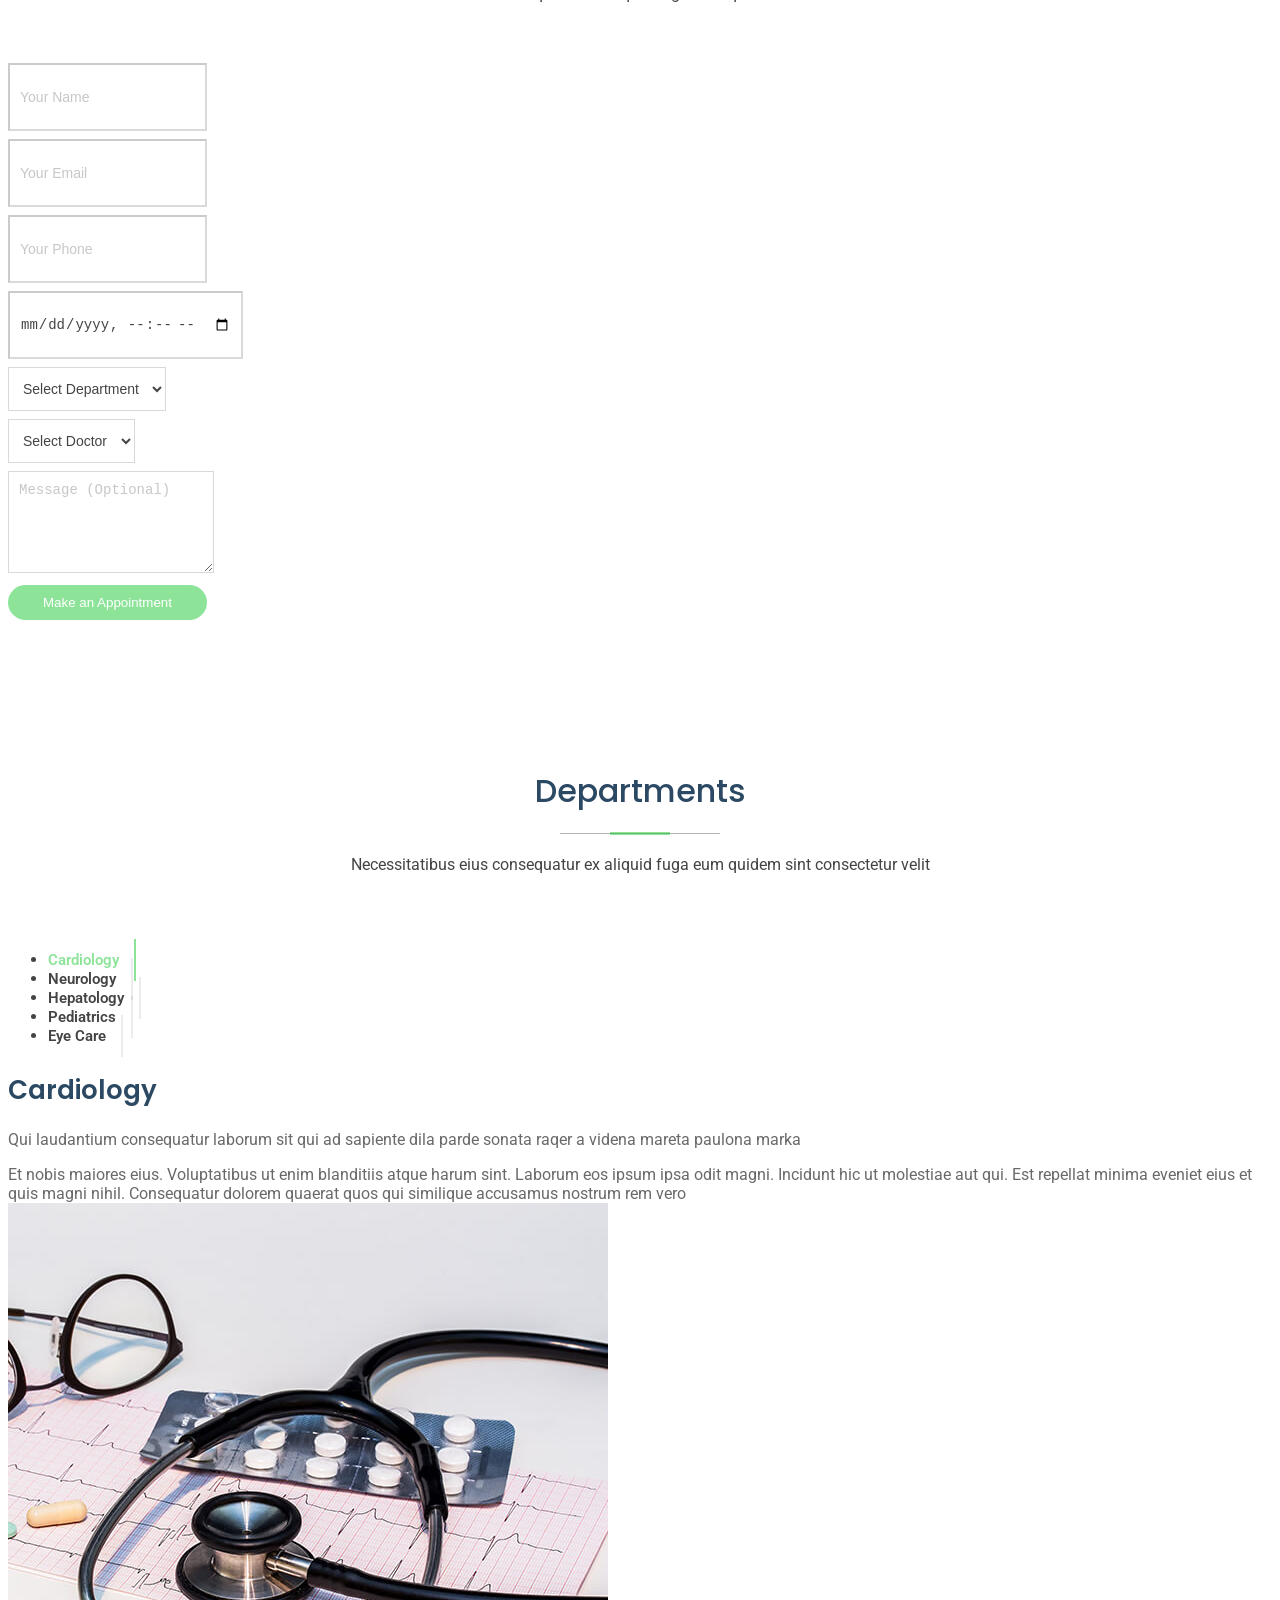
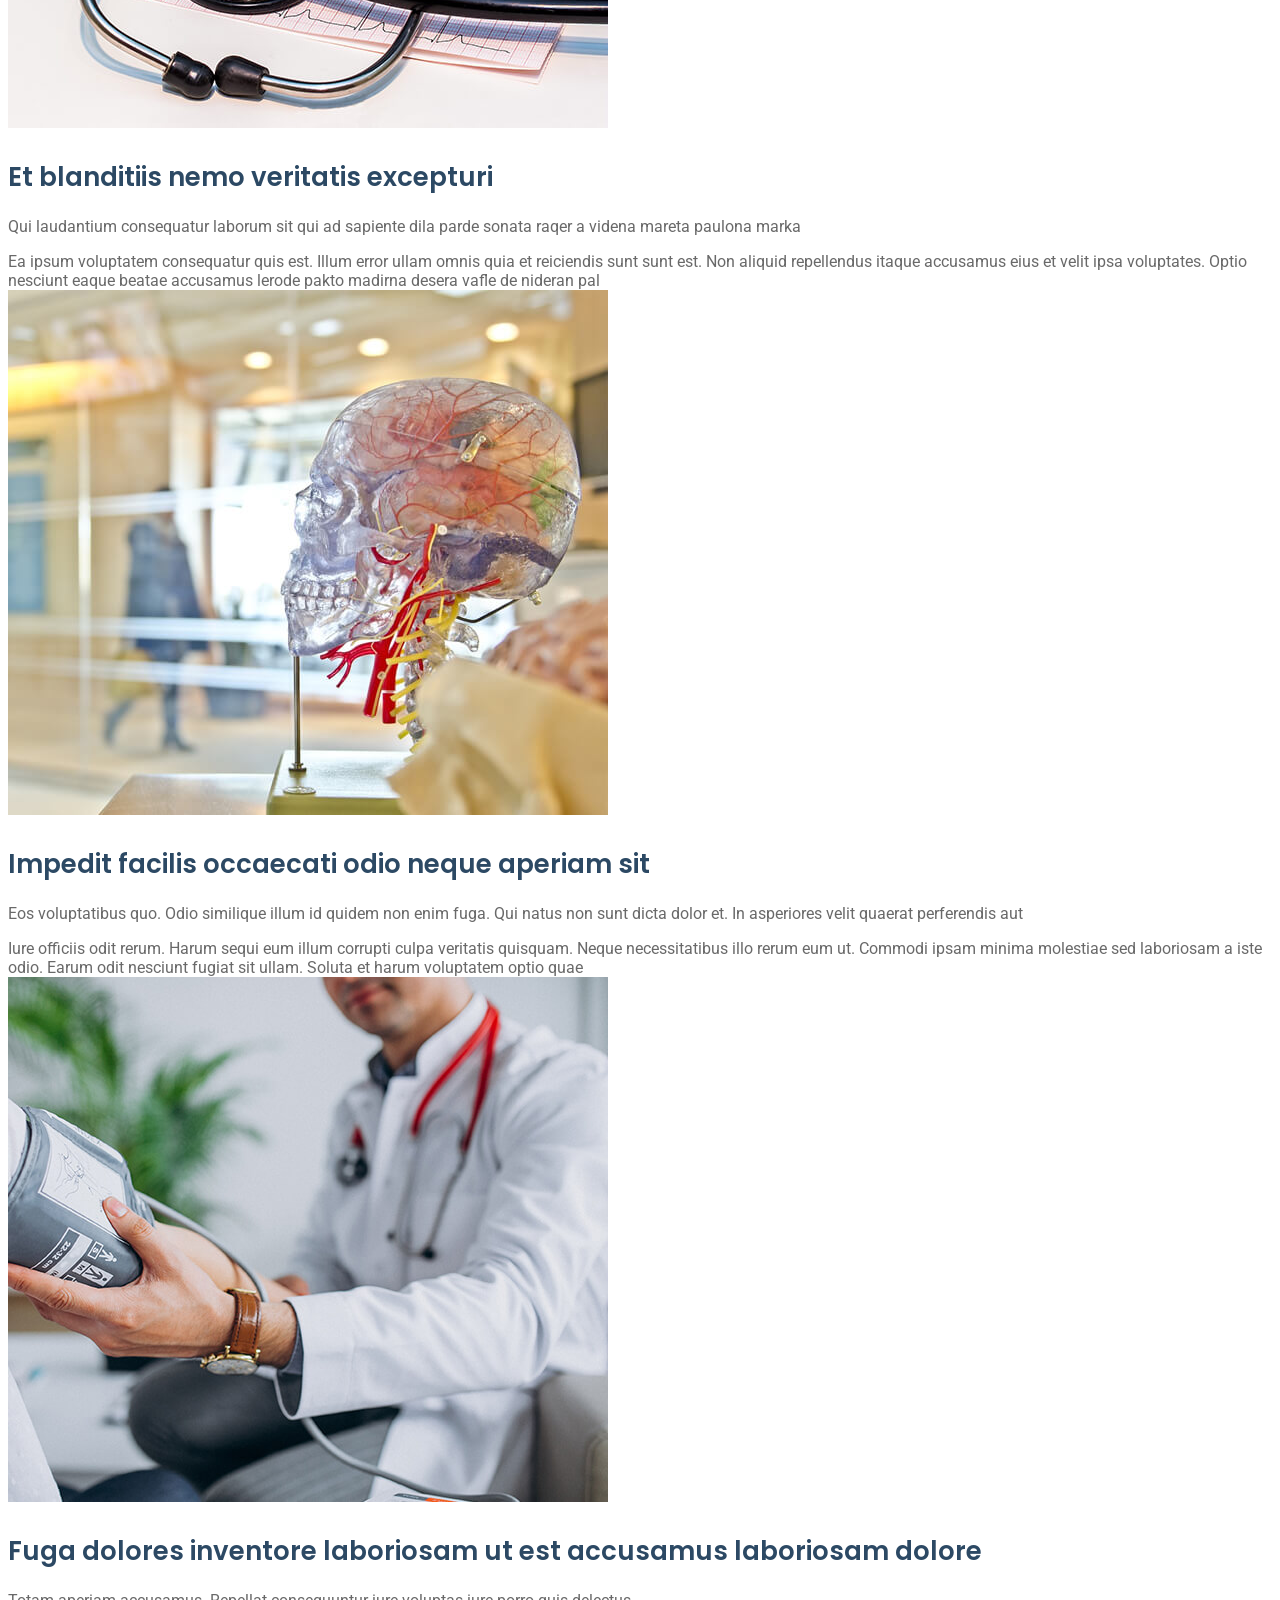
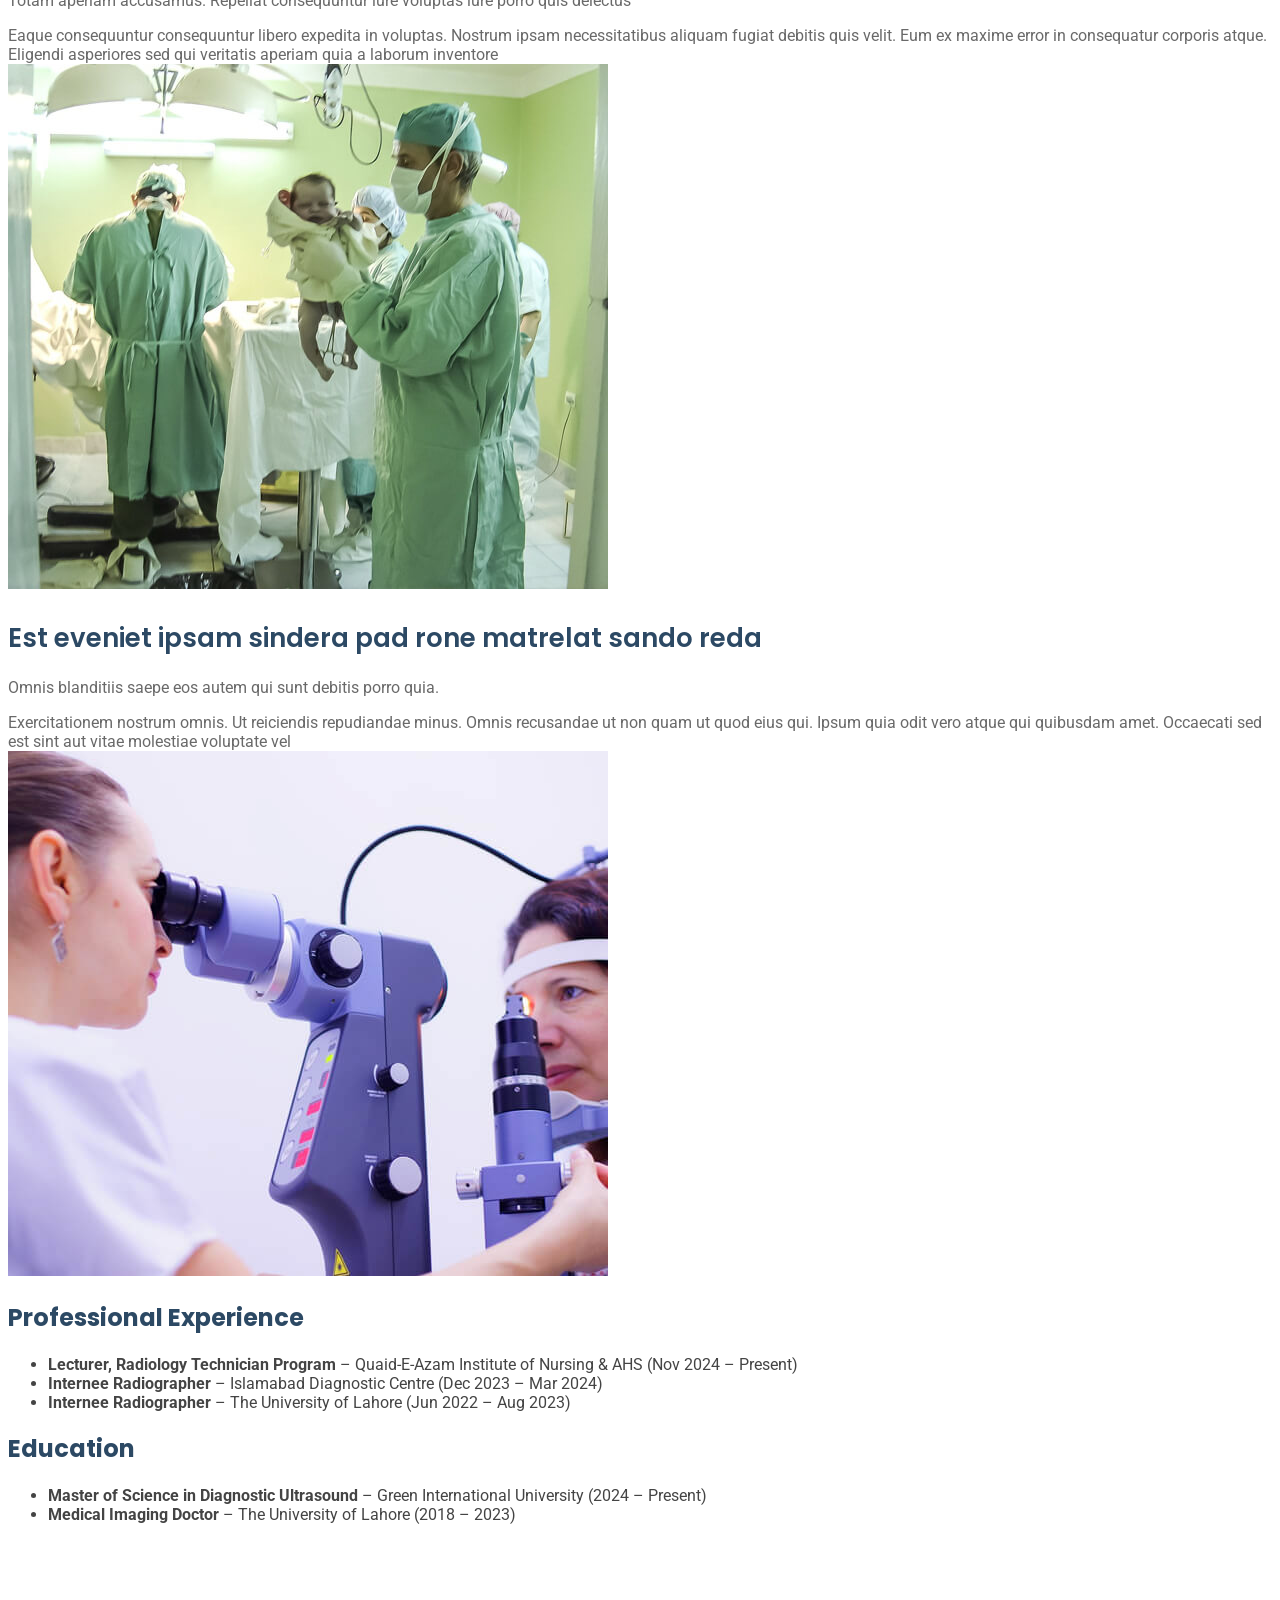
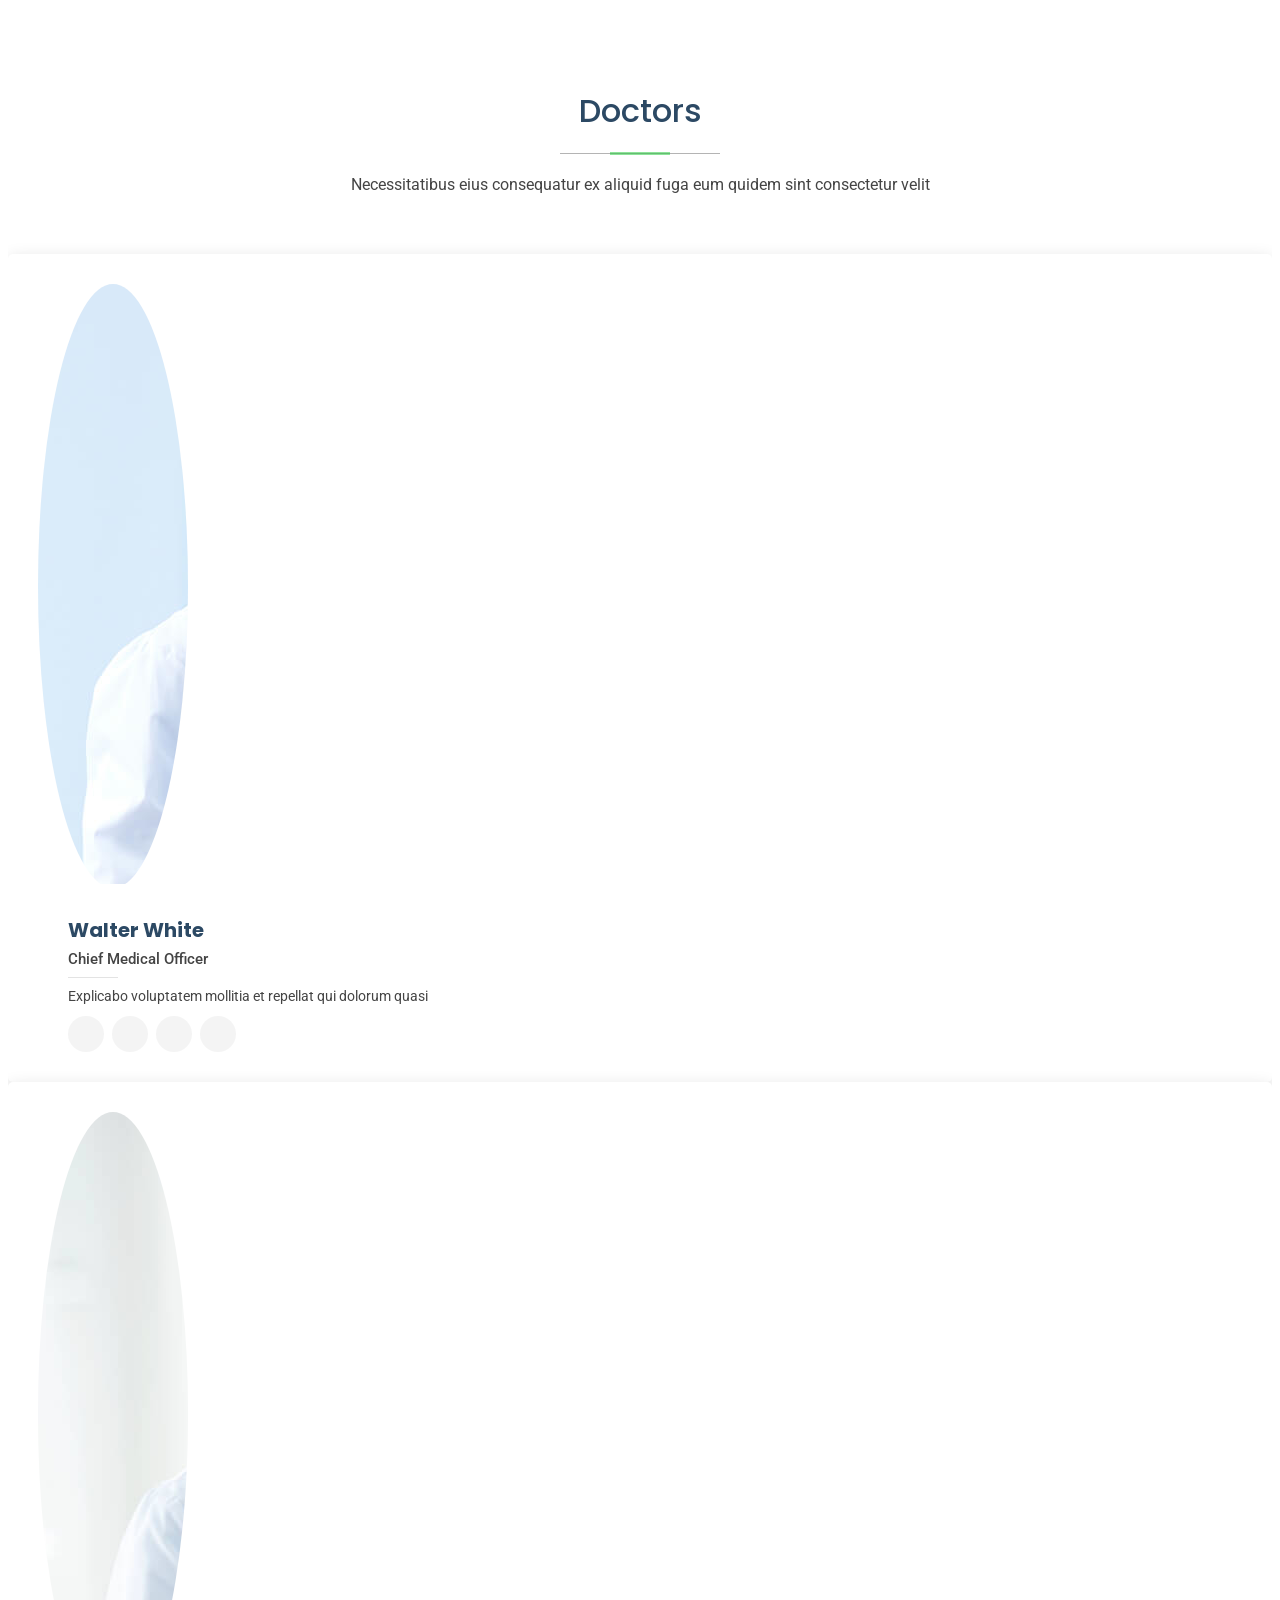
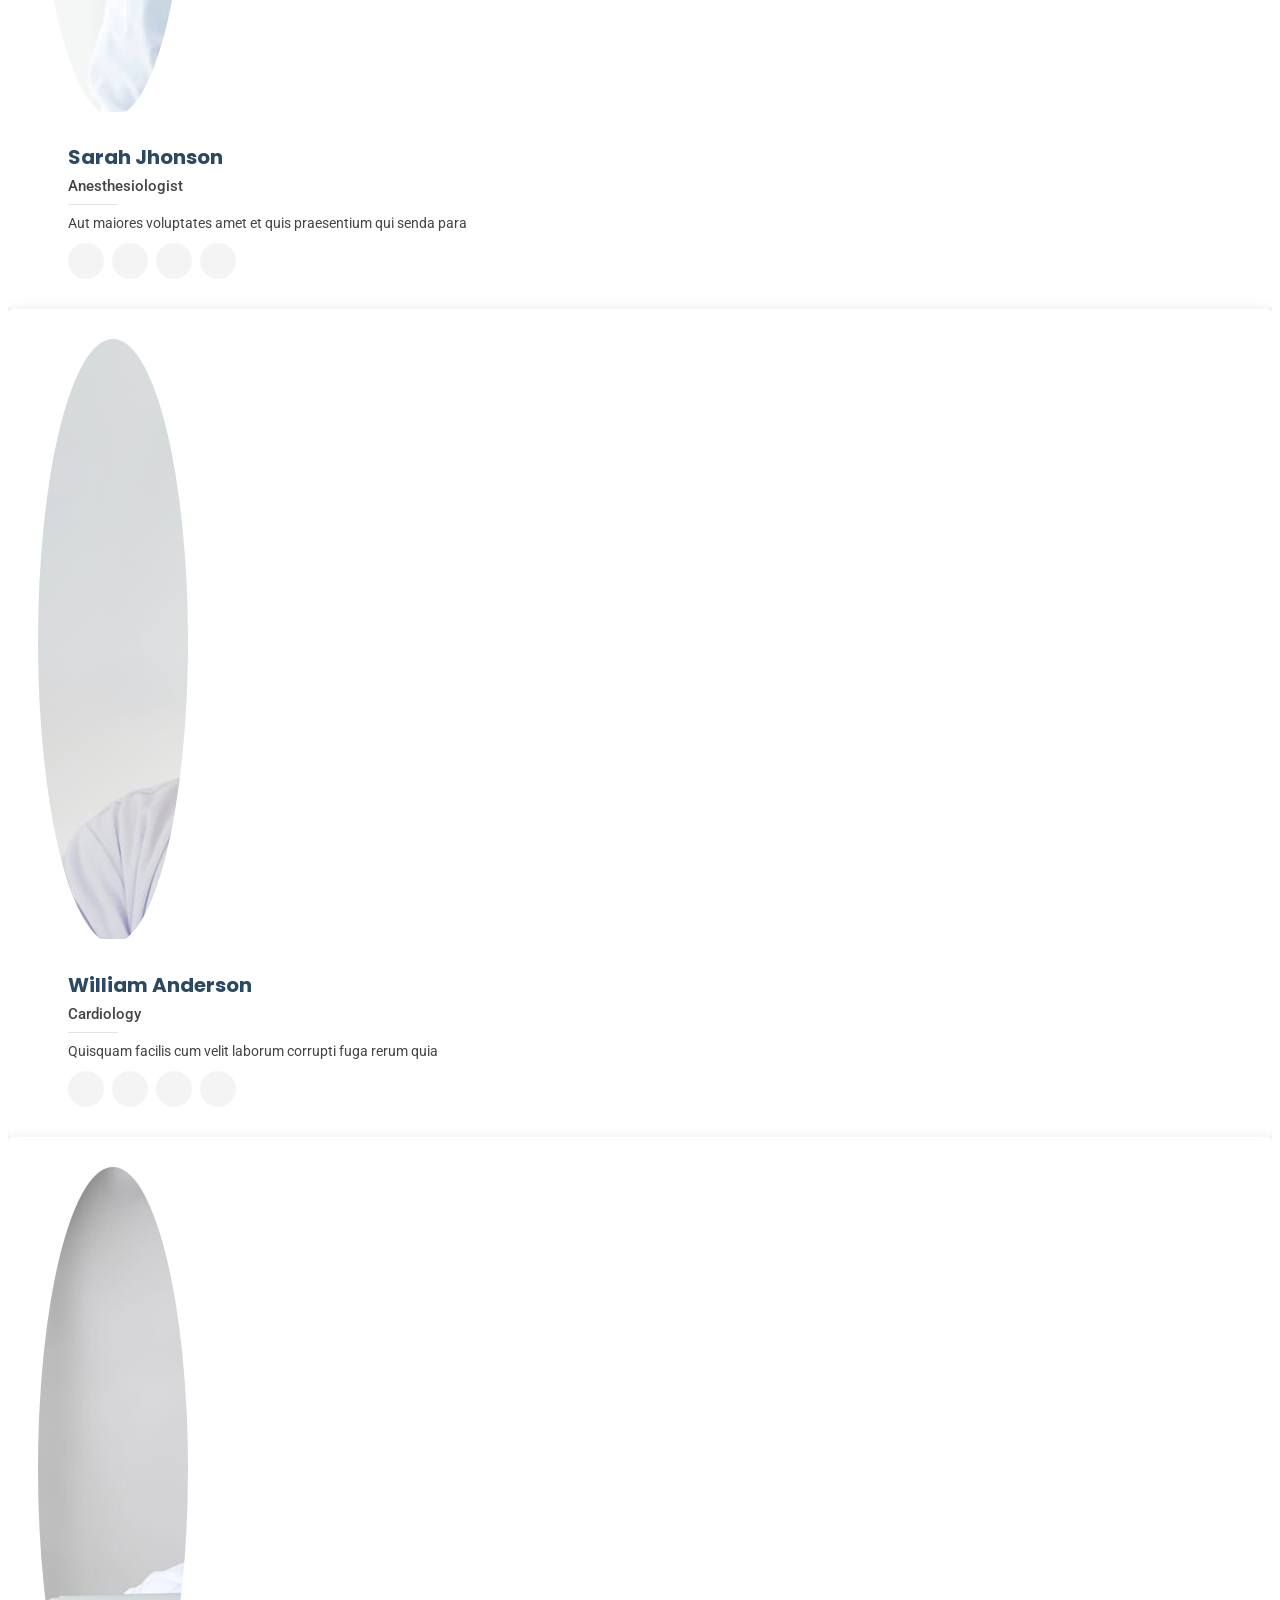
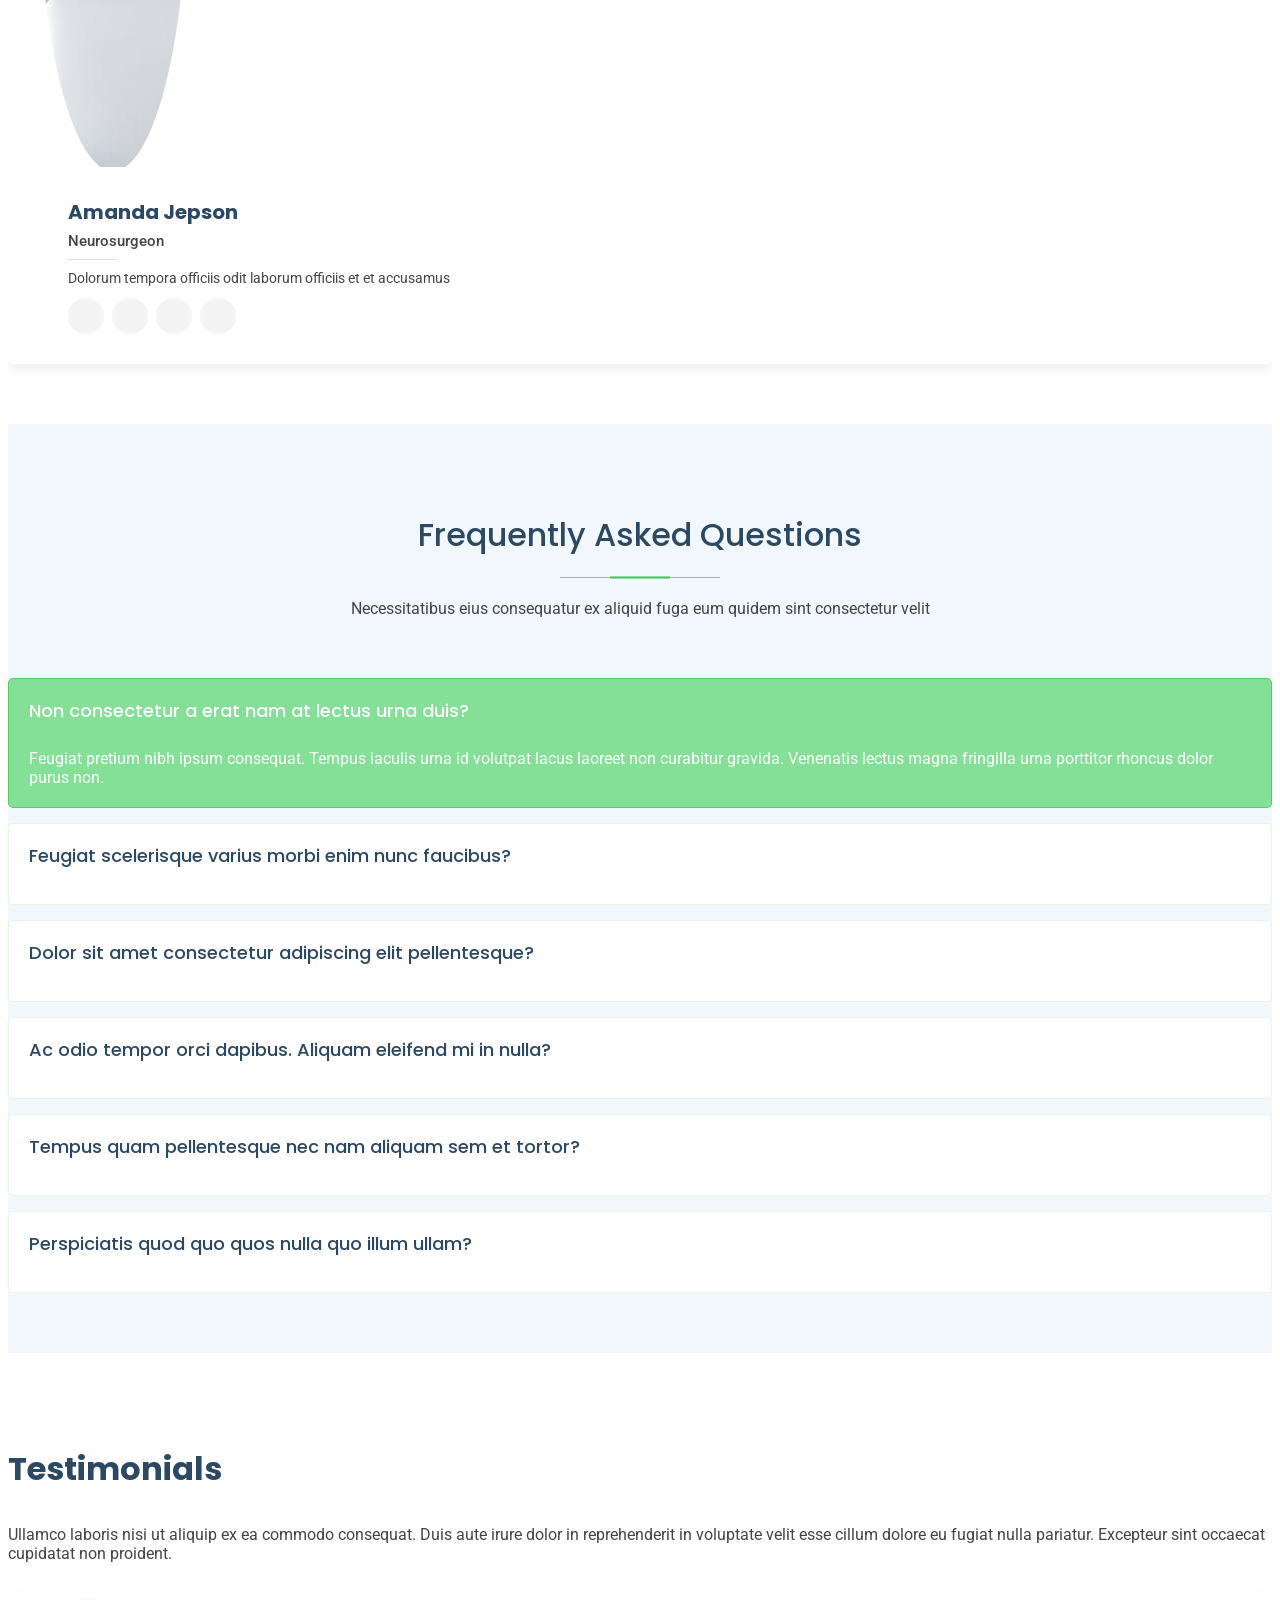
==== commit 7e765c15: "f" ====
--- a/index.html
+++ b/index.html
@@ -1,695 +1,620 @@
 <!DOCTYPE html>
+
 <html lang="en">
-
 <head>
-  <meta charset="utf-8">
-  <meta content="width=device-width, initial-scale=1.0" name="viewport">
-  <title>Home | TheUmTech</title>
-  <meta name="description" content="">
-  <meta name="keywords" content="">
-
-  <!-- Favicons -->
-  <link href="assets/img/favicon.png" rel="icon">
-  <link href="assets/img/apple-touch-icon.png" rel="apple-touch-icon">
-
-  <!-- Fonts -->
-  <link href="https://fonts.googleapis.com" rel="preconnect">
-  <link href="https://fonts.gstatic.com" rel="preconnect" crossorigin>
-  <link href="https://fonts.googleapis.com/css2?family=Roboto:ital,wght@0,100;0,300;0,400;0,500;0,700;0,900;1,100;1,300;1,400;1,500;1,700;1,900&family=Poppins:ital,wght@0,100;0,200;0,300;0,400;0,500;0,600;0,700;0,800;0,900;1,100;1,200;1,300;1,400;1,500;1,600;1,700;1,800;1,900&family=Raleway:ital,wght@0,100;0,200;0,300;0,400;0,500;0,600;0,700;0,800;0,900;1,100;1,200;1,300;1,400;1,500;1,600;1,700;1,800;1,900&display=swap" rel="stylesheet">
-
-  <!-- Vendor CSS Files -->
-  <!-- <link href="assets/vendor/bootstrap/css/bootstrap.min.css" rel="stylesheet">
+<meta charset="utf-8"/>
+<meta content="width=device-width, initial-scale=1.0" name="viewport"/>
+<title>Home | TheUmTech</title>
+<meta content="" name="description"/>
+<meta content="" name="keywords"/>
+<!-- Favicons -->
+<link href="assets/img/favicon.png" rel="icon"/>
+<link href="assets/img/apple-touch-icon.png" rel="apple-touch-icon"/>
+<!-- Fonts -->
+<link href="https://fonts.googleapis.com" rel="preconnect"/>
+<link crossorigin="" href="https://fonts.gstatic.com" rel="preconnect"/>
+<link href="https://fonts.googleapis.com/css2?family=Roboto:ital,wght@0,100;0,300;0,400;0,500;0,700;0,900;1,100;1,300;1,400;1,500;1,700;1,900&amp;family=Poppins:ital,wght@0,100;0,200;0,300;0,400;0,500;0,600;0,700;0,800;0,900;1,100;1,200;1,300;1,400;1,500;1,600;1,700;1,800;1,900&amp;family=Raleway:ital,wght@0,100;0,200;0,300;0,400;0,500;0,600;0,700;0,800;0,900;1,100;1,200;1,300;1,400;1,500;1,600;1,700;1,800;1,900&amp;display=swap" rel="stylesheet"/>
+<!-- Vendor CSS Files -->
+<!-- <link href="assets/vendor/bootstrap/css/bootstrap.min.css" rel="stylesheet">
   <link href="assets/vendor/bootstrap-icons/bootstrap-icons.css" rel="stylesheet">
   <link href="assets/vendor/aos/aos.css" rel="stylesheet">
   <link href="assets/vendor/fontawesome-free/css/all.min.css" rel="stylesheet">
   <link href="assets/vendor/glightbox/css/glightbox.min.css" rel="stylesheet">
   <link href="assets/vendor/swiper/swiper-bundle.min.css" rel="stylesheet"> -->
-
-  <!-- Main CSS File -->
-  <link href="assets/css/main.css" rel="stylesheet">
-
+<!-- Main CSS File -->
+<link href="assets/css/main.css" rel="stylesheet"/>
 </head>
-
 <body class="index-page">
-
-  <header id="header" class="header sticky-top">
-
-    <div class="topbar d-flex align-items-center">
-      <div class="container d-flex justify-content-center justify-content-md-between">
-        <div class="contact-info d-flex align-items-center">
-          <i class="bi bi-envelope d-flex align-items-center"><a href="mailto:contact@example.com">drumairullah1@gmail.com</a></i>
-          <i class="bi bi-phone d-flex align-items-center ms-4"><span>+923072441718</span></i>
-        </div>
-        <div class="social-links d-none d-md-flex align-items-center">
-          <a href="#" class="twitter"><i class="bi bi-twitter-x"></i></a>
-          <a href="#" class="facebook"><i class="bi bi-facebook"></i></a>
-          <a href="#" class="instagram"><i class="bi bi-instagram"></i></a>
-          <a href="#" class="linkedin"><i class="bi bi-linkedin"></i></a>
-        </div>
-      </div>
-    </div><!-- End Top Bar -->
-
-    <div class="branding d-flex align-items-center">
-
-      <div class="container position-relative d-flex align-items-center justify-content-between">
-        <a href="index.html" class="logo d-flex align-items-center me-auto">
-          <!-- Uncomment the line below if you also wish to use an image logo -->
-          <!-- <img src="assets/img/logo.png" alt=""> -->
-          <h1 class="sitename">TheUmTech</h1>
-        </a>
-
-        <nav id="navmenu" class="navmenu">
-          <ul>
-            <li><a href="#hero" class="active">Home<br></a></li>
-            <li><a href="#about">About</a></li>
-            <li><a href="#services">Tutoring</a></li>
-            <li><a href="#departments">Blog</a></li>
-            <!-- <li><a href="#doctors">Doctors</a></li> -->
-            <li class="dropdown"><a href="#"><span>Services</span> <i class="bi bi-chevron-down toggle-dropdown"></i></a>
-              <ul>
-                <!-- <li><a href="#">YouTube</a></li> -->
-                <li><a href="https://www.slideshare.net/hafizumairm01/">Slides</a></li>
-                <li class="dropdown"><a href="#"><span>Social Media</span> <i class="bi bi-chevron-down toggle-dropdown"></i></a>
-                  <ul>
-                    <li><a href="#">linkedin</a></li>
-                    <li><a href="#">TikTok</a></li>
-                    <li><a href="#">Twitter</a></li>
-                    <li><a href="https://www.facebook.com/1MUmairUllah">Facebook</a></li>
-                    <li><a href="#">Instagram</a></li>
-                    <li><a href="#">Whatsapp Group</a></li>
-                  </ul>
-                </li>
-                <li><a href="#">Deep Thinkers</a></li>
-                <li><a href="#">Whatsapp Group</a></li>
-              </ul>
-            </li>
-            <li><a href="#contact">Contact</a></li>
-          </ul>
-          <i class="mobile-nav-toggle d-xl-none bi bi-list"></i>
-        </nav>
-
-        <a class="cta-btn d-none d-sm-block" href="#appointment">Make an Appointment</a>
-
-      </div>
-
-    </div>
-
-  </header>
-
-  <main class="main">
-
-    <!-- Hero Section -->
-    <section id="hero" class="hero section light-background">
-
-      <img src="assets/img/hero-bg.jpg" alt="" data-aos="fade-in">
-
-      <div class="container position-relative">
-
-        <div class="welcome position-relative" data-aos="fade-down" data-aos-delay="100">
-          <h2>WELCOME TO TheUmTech</h2>
-          <p>We are team of talented designers making websites with Bootstrap</p>
-        </div><!-- End Welcome -->
-
-        <div class="content row gy-4">
-          <div class="col-lg-4 d-flex align-items-stretch">
-            <div class="why-box" data-aos="zoom-out" data-aos-delay="200">
-              <h3>Why Choose Medilab?</h3>
-              <p>
-                Lorem ipsum dolor sit amet, consectetur adipiscing elit, sed do eiusmod tempor incididunt ut labore et dolore magna aliqua. Duis aute irure dolor in reprehenderit
-                Asperiores dolores sed et. Tenetur quia eos. Autem tempore quibusdam vel necessitatibus optio ad corporis.
+<header class="header sticky-top" id="header">
+
+<div class="container d-flex justify-content-center justify-content-md-between">
+
+<div class="social-links d-none d-md-flex align-items-center">
+<a class="twitter" href="#"><i class="bi bi-twitter-x"></i></a>
+<a class="facebook" href="#"><i class="bi bi-facebook"></i></a>
+<a class="instagram" href="#"><i class="bi bi-instagram"></i></a>
+<a class="linkedin" href="#"><i class="bi bi-linkedin"></i></a>
+</div>
+</div>
+</div><!-- End Top Bar -->
+<div class="branding d-flex align-items-center">
+<div class="container position-relative d-flex align-items-center justify-content-between">
+<a class="logo d-flex align-items-center me-auto" href="index.html">
+<!-- Uncomment the line below if you also wish to use an image logo -->
+<!-- <img src="assets/img/logo.png" alt=""> -->
+<h1 class="sitename">TheUmTech</h1>
+</a>
+<nav class="navmenu" id="navmenu">
+<ul>
+<li><a class="active" href="#hero">Home<br/></a></li>
+<li><a href="#about">About</a></li>
+<li><a href="#services">Tutoring</a></li>
+<li><a href="#departments">Blog</a></li>
+<!-- <li><a href="#doctors">Doctors</a></li> -->
+<li class="dropdown"><a href="#"><span>Services</span> <i class="bi bi-chevron-down toggle-dropdown"></i></a>
+<ul>
+<!-- <li><a href="#">YouTube</a></li> -->
+<li><a href="https://www.slideshare.net/hafizumairm01/">Slides</a></li>
+<li class="dropdown"><a href="#"><span>Social Media</span> <i class="bi bi-chevron-down toggle-dropdown"></i></a>
+<ul>
+<li><a href="#">linkedin</a></li>
+<li><a href="#">TikTok</a></li>
+<li><a href="#">Twitter</a></li>
+<li><a href="https://www.facebook.com/1MUmairUllah">Facebook</a></li>
+<li><a href="#">Instagram</a></li>
+<li><a href="#">Whatsapp Group</a></li>
+</ul>
+</li>
+<li><a href="#">Deep Thinkers</a></li>
+<li><a href="#">Whatsapp Group</a></li>
+</ul>
+</li>
+<li><a href="#contact">Contact</a></li>
+</ul>
+<i class="mobile-nav-toggle d-xl-none bi bi-list"></i>
+</nav>
+<a class="cta-btn d-none d-sm-block" href="#appointment">Make an Appointment</a>
+</div>
+</div>
+</header>
+<main class="main">
+<!-- Hero Section -->
+<section class="hero section light-background" id="hero">
+<img alt="" data-aos="fade-in" src="assets/img/hero-bg.jpg"
+   style="height:1270px;border-radius: 15px;padding-top: 40px;">
+<div class="container position-relative">
+<div class="welcome position-relative" data-aos="fade-down" data-aos-delay="100">
+<h2 style="color: #1fc133;">WELCOME TO TheUmTech</h2>
+</div><!-- End Welcome -->
+<div class="content row gy-4">
+<div class="col-lg-4 d-flex align-items-stretch">
+<div class="why-box" data-aos="zoom-out" data-aos-delay="200">
+<h3>Why Choose TheUmTech?</h3>
+<p >
+                <b>See Deeply. Teach Clearly. Advance Boldly.</b><br><br><br>
+                At TheUmTech, we combine clinical excellence, innovative education, and groundbreaking research to redefine ultrasound standards. As a specialist with years of expertise, I deliver precise diagnostics, mentor future radiology technologists through interactive, case-based training, and drive advancements in ultrasound technology. Whether you need accurate imaging, professional development, or research collaboration, TheUmTech is your trusted partner—where expertise meets innovation for better patient care and radiology excellence
+                <pre> – 
+
+
+
+
+</pre>
               </p>
-              <div class="text-center">
-                <a href="#about" class="more-btn"><span>Learn More</span> <i class="bi bi-chevron-right"></i></a>
-              </div>
-            </div>
-          </div><!-- End Why Box -->
-
-          <div class="col-lg-8 d-flex align-items-stretch">
-            <div class="d-flex flex-column justify-content-center">
-              <div class="row gy-4">
-
-                <div class="col-xl-4 d-flex align-items-stretch">
-                  <div class="icon-box" data-aos="zoom-out" data-aos-delay="300">
-                    <i class="bi bi-clipboard-data"></i>
-                    <h4>Corporis voluptates officia eiusmod</h4>
-                    <p>Consequuntur sunt aut quasi enim aliquam quae harum pariatur laboris nisi ut aliquip</p>
-                  </div>
-                </div><!-- End Icon Box -->
-
-                <div class="col-xl-4 d-flex align-items-stretch">
-                  <div class="icon-box" data-aos="zoom-out" data-aos-delay="400">
-                    <i class="bi bi-gem"></i>
-                    <h4>Ullamco laboris ladore pan</h4>
-                    <p>Excepteur sint occaecat cupidatat non proident, sunt in culpa qui officia deserunt</p>
-                  </div>
-                </div><!-- End Icon Box -->
-
-                <div class="col-xl-4 d-flex align-items-stretch">
-                  <div class="icon-box" data-aos="zoom-out" data-aos-delay="500">
-                    <i class="bi bi-inboxes"></i>
-                    <h4>Labore consequatur incidid dolore</h4>
-                    <p>Aut suscipit aut cum nemo deleniti aut omnis. Doloribus ut maiores omnis facere</p>
-                  </div>
-                </div><!-- End Icon Box -->
-
-              </div>
-            </div>
-          </div>
-        </div><!-- End  Content-->
-
-      </div>
-
-    </section><!-- /Hero Section -->
-
-    <!-- About Section -->
-    <section id="about" class="about section">
-
-      <div class="container">
-
-        <div class="row gy-4 gx-5">
-
-          <div class="col-lg-6 position-relative align-self-start" data-aos="fade-up" data-aos-delay="200">
-            <img src="assets/img/about.jpg" class="img-fluid" alt="">
-            <a href="https://www.youtube.com/watch?v=Y7f98aduVJ8" class="glightbox pulsating-play-btn"></a>
-          </div>
-
-          <div class="col-lg-6 content" data-aos="fade-up" data-aos-delay="100">
-            <h3>About Us</h3>
-            <p>
-              Dolor iure expedita id fuga asperiores qui sunt consequatur minima. Quidem voluptas deleniti. Sit quia molestiae quia quas qui magnam itaque veritatis dolores. Corrupti totam ut eius incidunt reiciendis veritatis asperiores placeat.
+<div class="text-center">
+<a class="more-btn" href="#about"><span>Learn More</span> <i class="bi bi-chevron-right"></i></a>
+</div>
+</div>
+</div><!-- End Why Box -->
+<div class="col-lg-8 d-flex align-items-stretch">
+<div class="d-flex flex-column justify-content-center"
+style="padding: 10px;">
+<div class="row gy-4">
+<div class="col-xl-4 d-flex align-items-stretch"
+style="padding: 10px;">
+
+<div class="icon-box" data-aos="zoom-out" data-aos-delay="300">
+<i class="bi bi-clipboard-data"></i>
+<h4>Precision in Imaging</h4>
+<p>Reflects your expertise in ultrasound diagnostics.</p>
+</div>
+</div><!-- End Icon Box -->
+<div class="col-xl-4 d-flex align-items-stretch"
+style="padding: 10px;">
+<div class="icon-box" data-aos="zoom-out" data-aos-delay="400">
+<i class="bi bi-gem"></i>
+<h4>Excellence in Teaching</h4>
+<p>Highlights your dedication to mentoring radiology technologists.</p>
+</div>
+</div><!-- End Icon Box -->
+<div class="col-xl-4 d-flex align-items-stretch"
+style="padding: 10px;">
+<div class="icon-box" data-aos="zoom-out" data-aos-delay="500">
+<i class="bi bi-inboxes"></i>
+<h4>Innovation in Discovery</h4>
+<p>Emphasizes your commitment to cutting-edge research.</p>
+</div>
+</div><!-- End Icon Box -->
+</div>
+</div>
+</div>
+</div><!-- End  Content-->
+</div>
+</section><!-- /Hero Section -->
+<!-- About Section -->
+<section class="about section" id="about">
+<div class="container">
+<div class="row gy-4 gx-5">
+<div class="col-lg-6 position-relative align-self-start" data-aos="fade-up" data-aos-delay="200">
+<img alt="" class="img-fluid" src="assets/img/about.jpg"/>
+<!-- <a class="glightbox pulsating-play-btn" href="https://www.youtube.com/watch?v=Y7f98aduVJ8"></a> -->
+</div>
+<div class="col-lg-6 content" data-aos="fade-up" data-aos-delay="100">
+<h3>About Us</h3>
+<p>
+              At TheUmTech, we are passionate about advancing ultrasound technology through precision diagnostics, innovative education, and cutting-edge research. Founded by a dedicated Ultrasound Specialist & Radiology Tutor, our mission is to bridge the gap between clinical practice and technological innovation, empowering healthcare professionals and improving patient outcomes.
             </p>
-            <ul>
-              <li>
-                <i class="fa-solid fa-vial-circle-check"></i>
-                <div>
-                  <h5>Ullamco laboris nisi ut aliquip consequat</h5>
-                  <p>Magni facilis facilis repellendus cum excepturi quaerat praesentium libre trade</p>
-                </div>
-              </li>
-              <li>
-                <i class="fa-solid fa-pump-medical"></i>
-                <div>
-                  <h5>Magnam soluta odio exercitationem reprehenderi</h5>
-                  <p>Quo totam dolorum at pariatur aut distinctio dolorum laudantium illo direna pasata redi</p>
-                </div>
-              </li>
-              <li>
-                <i class="fa-solid fa-heart-circle-xmark"></i>
-                <div>
-                  <h5>Voluptatem et qui exercitationem</h5>
-                  <p>Et velit et eos maiores est tempora et quos dolorem autem tempora incidunt maxime veniam</p>
-                </div>
-              </li>
-            </ul>
-          </div>
-
-        </div>
-
-      </div>
-
-    </section><!-- /About Section -->
-
-    <!-- Stats Section -->
-    <section id="stats" class="stats section light-background">
-
-      <div class="container" data-aos="fade-up" data-aos-delay="100">
-
-        <div class="row gy-4">
-
-          <div class="col-lg-3 col-md-6 d-flex flex-column align-items-center">
-            <i class="fa-solid fa-user-doctor"></i>
-            <div class="stats-item">
-              <span data-purecounter-start="0" data-purecounter-end="85" data-purecounter-duration="1" class="purecounter"></span>
-              <p>Doctors</p>
-            </div>
-          </div><!-- End Stats Item -->
-
-          <div class="col-lg-3 col-md-6 d-flex flex-column align-items-center">
-            <i class="fa-regular fa-hospital"></i>
-            <div class="stats-item">
-              <span data-purecounter-start="0" data-purecounter-end="18" data-purecounter-duration="1" class="purecounter"></span>
-              <p>Departments</p>
-            </div>
-          </div><!-- End Stats Item -->
-
-          <div class="col-lg-3 col-md-6 d-flex flex-column align-items-center">
-            <i class="fas fa-flask"></i>
-            <div class="stats-item">
-              <span data-purecounter-start="0" data-purecounter-end="12" data-purecounter-duration="1" class="purecounter"></span>
-              <p>Research Labs</p>
-            </div>
-          </div><!-- End Stats Item -->
-
-          <div class="col-lg-3 col-md-6 d-flex flex-column align-items-center">
-            <i class="fas fa-award"></i>
-            <div class="stats-item">
-              <span data-purecounter-start="0" data-purecounter-end="150" data-purecounter-duration="1" class="purecounter"></span>
-              <p>Awards</p>
-            </div>
-          </div><!-- End Stats Item -->
-
-        </div>
-
-      </div>
-
-    </section><!-- /Stats Section -->
-
-    <!-- Services Section -->
-    <section id="services" class="services section">
-
-      <!-- Section Title -->
-      <div class="container section-title" data-aos="fade-up">
-        <h2>Services</h2>
-        <p>Necessitatibus eius consequatur ex aliquid fuga eum quidem sint consectetur velit</p>
-      </div><!-- End Section Title -->
-
-      <div class="container">
-
-        <div class="row gy-4">
-
-          <div class="col-lg-4 col-md-6" data-aos="fade-up" data-aos-delay="100">
-            <div class="service-item  position-relative">
-              <div class="icon">
-                <i class="fas fa-heartbeat"></i>
-              </div>
-              <a href="#" class="stretched-link">
-                <h3>Nesciunt Mete</h3>
-              </a>
-              <p>Provident nihil minus qui consequatur non omnis maiores. Eos accusantium minus dolores iure perferendis tempore et consequatur.</p>
-            </div>
-          </div><!-- End Service Item -->
-
-          <div class="col-lg-4 col-md-6" data-aos="fade-up" data-aos-delay="200">
-            <div class="service-item position-relative">
-              <div class="icon">
-                <i class="fas fa-pills"></i>
-              </div>
-              <a href="#" class="stretched-link">
-                <h3>Eosle Commodi</h3>
-              </a>
-              <p>Ut autem aut autem non a. Sint sint sit facilis nam iusto sint. Libero corrupti neque eum hic non ut nesciunt dolorem.</p>
-            </div>
-          </div><!-- End Service Item -->
-
-          <div class="col-lg-4 col-md-6" data-aos="fade-up" data-aos-delay="300">
-            <div class="service-item position-relative">
-              <div class="icon">
-                <i class="fas fa-hospital-user"></i>
-              </div>
-              <a href="#" class="stretched-link">
-                <h3>Ledo Markt</h3>
-              </a>
-              <p>Ut excepturi voluptatem nisi sed. Quidem fuga consequatur. Minus ea aut. Vel qui id voluptas adipisci eos earum corrupti.</p>
-            </div>
-          </div><!-- End Service Item -->
-
-          <div class="col-lg-4 col-md-6" data-aos="fade-up" data-aos-delay="400">
-            <div class="service-item position-relative">
-              <div class="icon">
-                <i class="fas fa-dna"></i>
-              </div>
-              <a href="#" class="stretched-link">
-                <h3>Asperiores Commodit</h3>
-              </a>
-              <p>Non et temporibus minus omnis sed dolor esse consequatur. Cupiditate sed error ea fuga sit provident adipisci neque.</p>
-              <a href="#" class="stretched-link"></a>
-            </div>
-          </div><!-- End Service Item -->
-
-          <div class="col-lg-4 col-md-6" data-aos="fade-up" data-aos-delay="500">
-            <div class="service-item position-relative">
-              <div class="icon">
-                <i class="fas fa-wheelchair"></i>
-              </div>
-              <a href="#" class="stretched-link">
-                <h3>Velit Doloremque</h3>
-              </a>
-              <p>Cumque et suscipit saepe. Est maiores autem enim facilis ut aut ipsam corporis aut. Sed animi at autem alias eius labore.</p>
-              <a href="#" class="stretched-link"></a>
-            </div>
-          </div><!-- End Service Item -->
-
-          <div class="col-lg-4 col-md-6" data-aos="fade-up" data-aos-delay="600">
-            <div class="service-item position-relative">
-              <div class="icon">
-                <i class="fas fa-notes-medical"></i>
-              </div>
-              <a href="#" class="stretched-link">
-                <h3>Dolori Architecto</h3>
-              </a>
-              <p>Hic molestias ea quibusdam eos. Fugiat enim doloremque aut neque non et debitis iure. Corrupti recusandae ducimus enim.</p>
-              <a href="#" class="stretched-link"></a>
-            </div>
-          </div><!-- End Service Item -->
-
-        </div>
-
-      </div>
-
-    </section><!-- /Services Section -->
-
-    <!-- Appointment Section -->
-    <section id="appointment" class="appointment section">
-
-      <!-- Section Title -->
-      <div class="container section-title" data-aos="fade-up">
-        <h2>Appointment</h2>
-        <p>Necessitatibus eius consequatur ex aliquid fuga eum quidem sint consectetur velit</p>
-      </div><!-- End Section Title -->
-
-      <div class="container" data-aos="fade-up" data-aos-delay="100">
-
-        <form action="forms/appointment.php" method="post" role="form" class="php-email-form">
-          <div class="row">
-            <div class="col-md-4 form-group">
-              <input type="text" name="name" class="form-control" id="name" placeholder="Your Name" required="">
-            </div>
-            <div class="col-md-4 form-group mt-3 mt-md-0">
-              <input type="email" class="form-control" name="email" id="email" placeholder="Your Email" required="">
-            </div>
-            <div class="col-md-4 form-group mt-3 mt-md-0">
-              <input type="tel" class="form-control" name="phone" id="phone" placeholder="Your Phone" required="">
-            </div>
-          </div>
-          <div class="row">
-            <div class="col-md-4 form-group mt-3">
-              <input type="datetime-local" name="date" class="form-control datepicker" id="date" placeholder="Appointment Date" required="">
-            </div>
-            <div class="col-md-4 form-group mt-3">
-              <select name="department" id="department" class="form-select" required="">
-                <option value="">Select Department</option>
-                <option value="Department 1">Department 1</option>
-                <option value="Department 2">Department 2</option>
-                <option value="Department 3">Department 3</option>
-              </select>
-            </div>
-            <div class="col-md-4 form-group mt-3">
-              <select name="doctor" id="doctor" class="form-select" required="">
-                <option value="">Select Doctor</option>
-                <option value="Doctor 1">Doctor 1</option>
-                <option value="Doctor 2">Doctor 2</option>
-                <option value="Doctor 3">Doctor 3</option>
-              </select>
-            </div>
-          </div>
-
-          <div class="form-group mt-3">
-            <textarea class="form-control" name="message" rows="5" placeholder="Message (Optional)"></textarea>
-          </div>
-          <div class="mt-3">
-            <div class="loading">Loading</div>
-            <div class="error-message"></div>
-            <div class="sent-message">Your appointment request has been sent successfully. Thank you!</div>
-            <div class="text-center"><button type="submit">Make an Appointment</button></div>
-          </div>
-        </form>
-
-      </div>
-
-    </section><!-- /Appointment Section -->
-
-    <!-- Departments Section -->
-    <section id="departments" class="departments section">
-
-      <!-- Section Title -->
-      <div class="container section-title" data-aos="fade-up">
-        <h2>Departments</h2>
-        <p>Necessitatibus eius consequatur ex aliquid fuga eum quidem sint consectetur velit</p>
-      </div><!-- End Section Title -->
-
-      <div class="container" data-aos="fade-up" data-aos-delay="100">
-
-        <div class="row">
-          <div class="col-lg-3">
-            <ul class="nav nav-tabs flex-column">
-              <li class="nav-item">
-                <a class="nav-link active show" data-bs-toggle="tab" href="#departments-tab-1">Cardiology</a>
-              </li>
-              <li class="nav-item">
-                <a class="nav-link" data-bs-toggle="tab" href="#departments-tab-2">Neurology</a>
-              </li>
-              <li class="nav-item">
-                <a class="nav-link" data-bs-toggle="tab" href="#departments-tab-3">Hepatology</a>
-              </li>
-              <li class="nav-item">
-                <a class="nav-link" data-bs-toggle="tab" href="#departments-tab-4">Pediatrics</a>
-              </li>
-              <li class="nav-item">
-                <a class="nav-link" data-bs-toggle="tab" href="#departments-tab-5">Eye Care</a>
-              </li>
-            </ul>
-          </div>
-          <div class="col-lg-9 mt-4 mt-lg-0">
-            <div class="tab-content">
-              <div class="tab-pane active show" id="departments-tab-1">
-                <div class="row">
-                  <div class="col-lg-8 details order-2 order-lg-1">
-                    <h3>Cardiology</h3>
-                    <p class="fst-italic">Qui laudantium consequatur laborum sit qui ad sapiente dila parde sonata raqer a videna mareta paulona marka</p>
-                    <p>Et nobis maiores eius. Voluptatibus ut enim blanditiis atque harum sint. Laborum eos ipsum ipsa odit magni. Incidunt hic ut molestiae aut qui. Est repellat minima eveniet eius et quis magni nihil. Consequatur dolorem quaerat quos qui similique accusamus nostrum rem vero</p>
-                  </div>
-                  <div class="col-lg-4 text-center order-1 order-lg-2">
-                    <img src="assets/img/departments-1.jpg" alt="" class="img-fluid">
-                  </div>
-                </div>
-              </div>
-              <div class="tab-pane" id="departments-tab-2">
-                <div class="row">
-                  <div class="col-lg-8 details order-2 order-lg-1">
-                    <h3>Et blanditiis nemo veritatis excepturi</h3>
-                    <p class="fst-italic">Qui laudantium consequatur laborum sit qui ad sapiente dila parde sonata raqer a videna mareta paulona marka</p>
-                    <p>Ea ipsum voluptatem consequatur quis est. Illum error ullam omnis quia et reiciendis sunt sunt est. Non aliquid repellendus itaque accusamus eius et velit ipsa voluptates. Optio nesciunt eaque beatae accusamus lerode pakto madirna desera vafle de nideran pal</p>
-                  </div>
-                  <div class="col-lg-4 text-center order-1 order-lg-2">
-                    <img src="assets/img/departments-2.jpg" alt="" class="img-fluid">
-                  </div>
-                </div>
-              </div>
-              <div class="tab-pane" id="departments-tab-3">
-                <div class="row">
-                  <div class="col-lg-8 details order-2 order-lg-1">
-                    <h3>Impedit facilis occaecati odio neque aperiam sit</h3>
-                    <p class="fst-italic">Eos voluptatibus quo. Odio similique illum id quidem non enim fuga. Qui natus non sunt dicta dolor et. In asperiores velit quaerat perferendis aut</p>
-                    <p>Iure officiis odit rerum. Harum sequi eum illum corrupti culpa veritatis quisquam. Neque necessitatibus illo rerum eum ut. Commodi ipsam minima molestiae sed laboriosam a iste odio. Earum odit nesciunt fugiat sit ullam. Soluta et harum voluptatem optio quae</p>
-                  </div>
-                  <div class="col-lg-4 text-center order-1 order-lg-2">
-                    <img src="assets/img/departments-3.jpg" alt="" class="img-fluid">
-                  </div>
-                </div>
-              </div>
-              <div class="tab-pane" id="departments-tab-4">
-                <div class="row">
-                  <div class="col-lg-8 details order-2 order-lg-1">
-                    <h3>Fuga dolores inventore laboriosam ut est accusamus laboriosam dolore</h3>
-                    <p class="fst-italic">Totam aperiam accusamus. Repellat consequuntur iure voluptas iure porro quis delectus</p>
-                    <p>Eaque consequuntur consequuntur libero expedita in voluptas. Nostrum ipsam necessitatibus aliquam fugiat debitis quis velit. Eum ex maxime error in consequatur corporis atque. Eligendi asperiores sed qui veritatis aperiam quia a laborum inventore</p>
-                  </div>
-                  <div class="col-lg-4 text-center order-1 order-lg-2">
-                    <img src="assets/img/departments-4.jpg" alt="" class="img-fluid">
-                  </div>
-                </div>
-              </div>
-              <div class="tab-pane" id="departments-tab-5">
-                <div class="row">
-                  <div class="col-lg-8 details order-2 order-lg-1">
-                    <h3>Est eveniet ipsam sindera pad rone matrelat sando reda</h3>
-                    <p class="fst-italic">Omnis blanditiis saepe eos autem qui sunt debitis porro quia.</p>
-                    <p>Exercitationem nostrum omnis. Ut reiciendis repudiandae minus. Omnis recusandae ut non quam ut quod eius qui. Ipsum quia odit vero atque qui quibusdam amet. Occaecati sed est sint aut vitae molestiae voluptate vel</p>
-                  </div>
-                  <div class="col-lg-4 text-center order-1 order-lg-2">
-                    <img src="assets/img/departments-5.jpg" alt="" class="img-fluid">
-                  </div>
-                </div>
-              </div>
-            </div>
-          </div>
-        </div>
-
-      </div>
-
-    </section><!-- /Departments Section -->
-
-    <!-- Doctors Section -->
-    <section id="doctors" class="doctors section">
-
-      <!-- Section Title -->
-      <div class="container section-title" data-aos="fade-up">
-        <h2>Doctors</h2>
-        <p>Necessitatibus eius consequatur ex aliquid fuga eum quidem sint consectetur velit</p>
-      </div><!-- End Section Title -->
-
-      <div class="container">
-
-        <div class="row gy-4">
-
-          <div class="col-lg-6" data-aos="fade-up" data-aos-delay="100">
-            <div class="team-member d-flex align-items-start">
-              <div class="pic"><img src="assets/img/doctors/doctors-1.jpg" class="img-fluid" alt=""></div>
-              <div class="member-info">
-                <h4>Walter White</h4>
-                <span>Chief Medical Officer</span>
-                <p>Explicabo voluptatem mollitia et repellat qui dolorum quasi</p>
-                <div class="social">
-                  <a href=""><i class="bi bi-twitter-x"></i></a>
-                  <a href=""><i class="bi bi-facebook"></i></a>
-                  <a href=""><i class="bi bi-instagram"></i></a>
-                  <a href=""> <i class="bi bi-linkedin"></i> </a>
-                </div>
-              </div>
-            </div>
-          </div><!-- End Team Member -->
-
-          <div class="col-lg-6" data-aos="fade-up" data-aos-delay="200">
-            <div class="team-member d-flex align-items-start">
-              <div class="pic"><img src="assets/img/doctors/doctors-2.jpg" class="img-fluid" alt=""></div>
-              <div class="member-info">
-                <h4>Sarah Jhonson</h4>
-                <span>Anesthesiologist</span>
-                <p>Aut maiores voluptates amet et quis praesentium qui senda para</p>
-                <div class="social">
-                  <a href=""><i class="bi bi-twitter-x"></i></a>
-                  <a href=""><i class="bi bi-facebook"></i></a>
-                  <a href=""><i class="bi bi-instagram"></i></a>
-                  <a href=""> <i class="bi bi-linkedin"></i> </a>
-                </div>
-              </div>
-            </div>
-          </div><!-- End Team Member -->
-
-          <div class="col-lg-6" data-aos="fade-up" data-aos-delay="300">
-            <div class="team-member d-flex align-items-start">
-              <div class="pic"><img src="assets/img/doctors/doctors-3.jpg" class="img-fluid" alt=""></div>
-              <div class="member-info">
-                <h4>William Anderson</h4>
-                <span>Cardiology</span>
-                <p>Quisquam facilis cum velit laborum corrupti fuga rerum quia</p>
-                <div class="social">
-                  <a href=""><i class="bi bi-twitter-x"></i></a>
-                  <a href=""><i class="bi bi-facebook"></i></a>
-                  <a href=""><i class="bi bi-instagram"></i></a>
-                  <a href=""> <i class="bi bi-linkedin"></i> </a>
-                </div>
-              </div>
-            </div>
-          </div><!-- End Team Member -->
-
-          <div class="col-lg-6" data-aos="fade-up" data-aos-delay="400">
-            <div class="team-member d-flex align-items-start">
-              <div class="pic"><img src="assets/img/doctors/doctors-4.jpg" class="img-fluid" alt=""></div>
-              <div class="member-info">
-                <h4>Amanda Jepson</h4>
-                <span>Neurosurgeon</span>
-                <p>Dolorum tempora officiis odit laborum officiis et et accusamus</p>
-                <div class="social">
-                  <a href=""><i class="bi bi-twitter-x"></i></a>
-                  <a href=""><i class="bi bi-facebook"></i></a>
-                  <a href=""><i class="bi bi-instagram"></i></a>
-                  <a href=""> <i class="bi bi-linkedin"></i> </a>
-                </div>
-              </div>
-            </div>
-          </div><!-- End Team Member -->
-
-        </div>
-
-      </div>
-
-    </section><!-- /Doctors Section -->
-
-    <!-- Faq Section -->
-    <section id="faq" class="faq section light-background">
-
-      <!-- Section Title -->
-      <div class="container section-title" data-aos="fade-up">
-        <h2>Frequently Asked Questions</h2>
-        <p>Necessitatibus eius consequatur ex aliquid fuga eum quidem sint consectetur velit</p>
-      </div><!-- End Section Title -->
-
-      <div class="container">
-
-        <div class="row justify-content-center">
-
-          <div class="col-lg-10" data-aos="fade-up" data-aos-delay="100">
-
-            <div class="faq-container">
-
-              <div class="faq-item faq-active">
-                <h3>Non consectetur a erat nam at lectus urna duis?</h3>
-                <div class="faq-content">
-                  <p>Feugiat pretium nibh ipsum consequat. Tempus iaculis urna id volutpat lacus laoreet non curabitur gravida. Venenatis lectus magna fringilla urna porttitor rhoncus dolor purus non.</p>
-                </div>
-                <i class="faq-toggle bi bi-chevron-right"></i>
-              </div><!-- End Faq item-->
-
-              <div class="faq-item">
-                <h3>Feugiat scelerisque varius morbi enim nunc faucibus?</h3>
-                <div class="faq-content">
-                  <p>Dolor sit amet consectetur adipiscing elit pellentesque habitant morbi. Id interdum velit laoreet id donec ultrices. Fringilla phasellus faucibus scelerisque eleifend donec pretium. Est pellentesque elit ullamcorper dignissim. Mauris ultrices eros in cursus turpis massa tincidunt dui.</p>
-                </div>
-                <i class="faq-toggle bi bi-chevron-right"></i>
-              </div><!-- End Faq item-->
-
-              <div class="faq-item">
-                <h3>Dolor sit amet consectetur adipiscing elit pellentesque?</h3>
-                <div class="faq-content">
-                  <p>Eleifend mi in nulla posuere sollicitudin aliquam ultrices sagittis orci. Faucibus pulvinar elementum integer enim. Sem nulla pharetra diam sit amet nisl suscipit. Rutrum tellus pellentesque eu tincidunt. Lectus urna duis convallis convallis tellus. Urna molestie at elementum eu facilisis sed odio morbi quis</p>
-                </div>
-                <i class="faq-toggle bi bi-chevron-right"></i>
-              </div><!-- End Faq item-->
-
-              <div class="faq-item">
-                <h3>Ac odio tempor orci dapibus. Aliquam eleifend mi in nulla?</h3>
-                <div class="faq-content">
-                  <p>Dolor sit amet consectetur adipiscing elit pellentesque habitant morbi. Id interdum velit laoreet id donec ultrices. Fringilla phasellus faucibus scelerisque eleifend donec pretium. Est pellentesque elit ullamcorper dignissim. Mauris ultrices eros in cursus turpis massa tincidunt dui.</p>
-                </div>
-                <i class="faq-toggle bi bi-chevron-right"></i>
-              </div><!-- End Faq item-->
-
-              <div class="faq-item">
-                <h3>Tempus quam pellentesque nec nam aliquam sem et tortor?</h3>
-                <div class="faq-content">
-                  <p>Molestie a iaculis at erat pellentesque adipiscing commodo. Dignissim suspendisse in est ante in. Nunc vel risus commodo viverra maecenas accumsan. Sit amet nisl suscipit adipiscing bibendum est. Purus gravida quis blandit turpis cursus in</p>
-                </div>
-                <i class="faq-toggle bi bi-chevron-right"></i>
-              </div><!-- End Faq item-->
-
-              <div class="faq-item">
-                <h3>Perspiciatis quod quo quos nulla quo illum ullam?</h3>
-                <div class="faq-content">
-                  <p>Enim ea facilis quaerat voluptas quidem et dolorem. Quis et consequatur non sed in suscipit sequi. Distinctio ipsam dolore et.</p>
-                </div>
-                <i class="faq-toggle bi bi-chevron-right"></i>
-              </div><!-- End Faq item-->
-
-            </div>
-
-          </div><!-- End Faq Column-->
-
-        </div>
-
-      </div>
-
-    </section><!-- /Faq Section -->
-
-    <!-- Testimonials Section -->
-    <section id="testimonials" class="testimonials section">
-
-      <div class="container">
-
-        <div class="row align-items-center">
-
-          <div class="col-lg-5 info" data-aos="fade-up" data-aos-delay="100">
-            <h3>Testimonials</h3>
-            <p>
+<ul>
+<li>
+<i class="fa-solid fa-vial-circle-check"></i>
+<div>
+<h5>Expertise You Can Trust</h5>
+<p>With years of hands-on experience in ultrasound diagnostics and radiology training, we deliver accurate, patient-centered imaging solutions while mentoring the next generation of radiology technologists.</p>
+</div>
+</li>
+<li>
+<i class="fa-solid fa-pump-medical"></i>
+<div>
+<h5>Education That Transforms</h5>
+<p>Our interactive, case-based training programs equip radiology professionals with the skills to excel in fast-paced clinical environments. From foundational techniques to advanced applications, we make learning engaging and practical.</p>
+</div>
+</li>
+<li>
+<i class="fa-solid fa-heart-circle-xmark"></i>
+<div>
+<h5> Research That Drives Progress</h5>
+<p>We collaborate with healthcare institutions and tech innovators to explore AI-assisted diagnostics, 3D/4D imaging, and workflow optimization, ensuring our methods stay at the forefront of the field.</p>
+</div>
+</li>
+</ul>
+</div>
+</div>
+</div>
+
+<h2>About Me</h2>
+<p><strong>Muhammad Umair Ullah</strong> is a skilled radiology technologist, ultrasound tutor, and researcher. He currently serves as a Lecturer in the Radiology Technician Program at Quaid-E-Azam Institute of Nursing &amp; AHS, Lahore. With hands-on experience in ultrasound, X-ray, CT, MRI, and other imaging modalities, he is committed to excellence in medical imaging and education.</p>
+</section><!-- /About Section -->
+<!-- Stats Section -->
+<section class="stats section light-background" id="stats">
+<div class="container" data-aos="fade-up" data-aos-delay="100">
+<div class="row gy-4">
+<div class="col-lg-3 col-md-6 d-flex flex-column align-items-center">
+<i class="fa-solid fa-user-doctor"></i>
+<div class="stats-item">
+<span class="purecounter" data-purecounter-duration="1" data-purecounter-end="85" data-purecounter-start="0"></span>
+<p>Doctors</p>
+</div>
+</div><!-- End Stats Item -->
+<div class="col-lg-3 col-md-6 d-flex flex-column align-items-center">
+<i class="fa-regular fa-hospital"></i>
+<div class="stats-item">
+<span class="purecounter" data-purecounter-duration="1" data-purecounter-end="18" data-purecounter-start="0"></span>
+<p>Departments</p>
+</div>
+</div><!-- End Stats Item -->
+<div class="col-lg-3 col-md-6 d-flex flex-column align-items-center">
+<i class="fas fa-flask"></i>
+<div class="stats-item">
+<span class="purecounter" data-purecounter-duration="1" data-purecounter-end="12" data-purecounter-start="0"></span>
+<p>Research Labs</p>
+</div>
+</div><!-- End Stats Item -->
+<div class="col-lg-3 col-md-6 d-flex flex-column align-items-center">
+<i class="fas fa-award"></i>
+<div class="stats-item">
+<span class="purecounter" data-purecounter-duration="1" data-purecounter-end="150" data-purecounter-start="0"></span>
+<p>Awards</p>
+</div>
+</div><!-- End Stats Item -->
+</div>
+</div>
+</section><!-- /Stats Section -->
+
+<div class="services">
+<video  controls  class="video1234"  src="/theumtech.site/assets/img/about.mp4"  >
+
+</a>
+
+</div>
+
+<!-- Services Section -->
+<section class="services section" id="services">
+<!-- Section Title -->
+<div class="container section-title" data-aos="fade-up">
+<h2>Services</h2>
+<p>Necessitatibus eius consequatur ex aliquid fuga eum quidem sint consectetur velit</p>
+</div><!-- End Section Title -->
+<div class="container">
+<div class="row gy-4">
+<div class="col-lg-4 col-md-6" data-aos="fade-up" data-aos-delay="100">
+<div class="service-item position-relative">
+<div class="icon">
+<i class="fas fa-heartbeat"></i>
+</div>
+<a class="stretched-link" href="#">
+<h3>Nesciunt Mete</h3>
+</a>
+<p>Provident nihil minus qui consequatur non omnis maiores. Eos accusantium minus dolores iure perferendis tempore et consequatur.</p>
+</div>
+</div><!-- End Service Item -->
+<div class="col-lg-4 col-md-6" data-aos="fade-up" data-aos-delay="200">
+<div class="service-item position-relative">
+<div class="icon">
+<i class="fas fa-pills"></i>
+</div>
+<a class="stretched-link" href="#">
+<h3>Eosle Commodi</h3>
+</a>
+<p>Ut autem aut autem non a. Sint sint sit facilis nam iusto sint. Libero corrupti neque eum hic non ut nesciunt dolorem.</p>
+</div>
+</div><!-- End Service Item -->
+<div class="col-lg-4 col-md-6" data-aos="fade-up" data-aos-delay="300">
+<div class="service-item position-relative">
+<div class="icon">
+<i class="fas fa-hospital-user"></i>
+</div>
+<a class="stretched-link" href="#">
+<h3>Ledo Markt</h3>
+</a>
+<p>Ut excepturi voluptatem nisi sed. Quidem fuga consequatur. Minus ea aut. Vel qui id voluptas adipisci eos earum corrupti.</p>
+</div>
+</div><!-- End Service Item -->
+<div class="col-lg-4 col-md-6" data-aos="fade-up" data-aos-delay="400">
+<div class="service-item position-relative">
+<div class="icon">
+<i class="fas fa-dna"></i>
+</div>
+<a class="stretched-link" href="#">
+<h3>Asperiores Commodit</h3>
+</a>
+<p>Non et temporibus minus omnis sed dolor esse consequatur. Cupiditate sed error ea fuga sit provident adipisci neque.</p>
+<a class="stretched-link" href="#"></a>
+</div>
+</div><!-- End Service Item -->
+<div class="col-lg-4 col-md-6" data-aos="fade-up" data-aos-delay="500">
+<div class="service-item position-relative">
+<div class="icon">
+<i class="fas fa-wheelchair"></i>
+</div>
+<a class="stretched-link" href="#">
+<h3>Velit Doloremque</h3>
+</a>
+<p>Cumque et suscipit saepe. Est maiores autem enim facilis ut aut ipsam corporis aut. Sed animi at autem alias eius labore.</p>
+<a class="stretched-link" href="#"></a>
+</div>
+</div><!-- End Service Item -->
+<div class="col-lg-4 col-md-6" data-aos="fade-up" data-aos-delay="600">
+<div class="service-item position-relative">
+<div class="icon">
+<i class="fas fa-notes-medical"></i>
+</div>
+<a class="stretched-link" href="#">
+<h3>Dolori Architecto</h3>
+</a>
+<p>Hic molestias ea quibusdam eos. Fugiat enim doloremque aut neque non et debitis iure. Corrupti recusandae ducimus enim.</p>
+<a class="stretched-link" href="#"></a>
+</div>
+</div><!-- End Service Item -->
+</div>
+</div>
+</section><!-- /Services Section -->
+<!-- Appointment Section -->
+<section class="appointment section" id="appointment">
+<!-- Section Title -->
+<div class="container section-title" data-aos="fade-up">
+<h2>Appointment</h2>
+<p>Necessitatibus eius consequatur ex aliquid fuga eum quidem sint consectetur velit</p>
+</div><!-- End Section Title -->
+<div class="container" data-aos="fade-up" data-aos-delay="100">
+<form action="forms/appointment.php" class="php-email-form" method="post" role="form">
+<div class="row">
+<div class="col-md-4 form-group">
+<input class="form-control" id="name" name="name" placeholder="Your Name" required="" type="text"/>
+</div>
+<div class="col-md-4 form-group mt-3 mt-md-0">
+<input class="form-control" id="email" name="email" placeholder="Your Email" required="" type="email"/>
+</div>
+<div class="col-md-4 form-group mt-3 mt-md-0">
+<input class="form-control" id="phone" name="phone" placeholder="Your Phone" required="" type="tel"/>
+</div>
+</div>
+<div class="row">
+<div class="col-md-4 form-group mt-3">
+<input class="form-control datepicker" id="date" name="date" placeholder="Appointment Date" required="" type="datetime-local"/>
+</div>
+<div class="col-md-4 form-group mt-3">
+<select class="form-select" id="department" name="department" required="">
+<option value="">Select Department</option>
+<option value="Department 1">Department 1</option>
+<option value="Department 2">Department 2</option>
+<option value="Department 3">Department 3</option>
+</select>
+</div>
+<div class="col-md-4 form-group mt-3">
+<select class="form-select" id="doctor" name="doctor" required="">
+<option value="">Select Doctor</option>
+<option value="Doctor 1">Doctor 1</option>
+<option value="Doctor 2">Doctor 2</option>
+<option value="Doctor 3">Doctor 3</option>
+</select>
+</div>
+</div>
+<div class="form-group mt-3">
+<textarea class="form-control" name="message" placeholder="Message (Optional)" rows="5"></textarea>
+</div>
+<div class="mt-3">
+<div class="loading">Loading</div>
+<div class="error-message"></div>
+<div class="sent-message">Your appointment request has been sent successfully. Thank you!</div>
+<div class="text-center"><button type="submit">Make an Appointment</button></div>
+</div>
+</form>
+</div>
+</section><!-- /Appointment Section -->
+<!-- Departments Section -->
+<section class="departments section" id="departments">
+<!-- Section Title -->
+<div class="container section-title" data-aos="fade-up">
+<h2>Departments</h2>
+<p>Necessitatibus eius consequatur ex aliquid fuga eum quidem sint consectetur velit</p>
+</div><!-- End Section Title -->
+<div class="container" data-aos="fade-up" data-aos-delay="100">
+<div class="row">
+<div class="col-lg-3">
+<ul class="nav nav-tabs flex-column">
+<li class="nav-item">
+<a class="nav-link active show" data-bs-toggle="tab" href="#departments-tab-1">Cardiology</a>
+</li>
+<li class="nav-item">
+<a class="nav-link" data-bs-toggle="tab" href="#departments-tab-2">Neurology</a>
+</li>
+<li class="nav-item">
+<a class="nav-link" data-bs-toggle="tab" href="#departments-tab-3">Hepatology</a>
+</li>
+<li class="nav-item">
+<a class="nav-link" data-bs-toggle="tab" href="#departments-tab-4">Pediatrics</a>
+</li>
+<li class="nav-item">
+<a class="nav-link" data-bs-toggle="tab" href="#departments-tab-5">Eye Care</a>
+</li>
+</ul>
+</div>
+<div class="col-lg-9 mt-4 mt-lg-0">
+<div class="tab-content">
+<div class="tab-pane active show" id="departments-tab-1">
+<div class="row">
+<div class="col-lg-8 details order-2 order-lg-1">
+<h3>Cardiology</h3>
+<p class="fst-italic">Qui laudantium consequatur laborum sit qui ad sapiente dila parde sonata raqer a videna mareta paulona marka</p>
+<p>Et nobis maiores eius. Voluptatibus ut enim blanditiis atque harum sint. Laborum eos ipsum ipsa odit magni. Incidunt hic ut molestiae aut qui. Est repellat minima eveniet eius et quis magni nihil. Consequatur dolorem quaerat quos qui similique accusamus nostrum rem vero</p>
+</div>
+<div class="col-lg-4 text-center order-1 order-lg-2">
+<img alt="" class="img-fluid" src="assets/img/departments-1.jpg"/>
+</div>
+</div>
+</div>
+<div class="tab-pane" id="departments-tab-2">
+<div class="row">
+<div class="col-lg-8 details order-2 order-lg-1">
+<h3>Et blanditiis nemo veritatis excepturi</h3>
+<p class="fst-italic">Qui laudantium consequatur laborum sit qui ad sapiente dila parde sonata raqer a videna mareta paulona marka</p>
+<p>Ea ipsum voluptatem consequatur quis est. Illum error ullam omnis quia et reiciendis sunt sunt est. Non aliquid repellendus itaque accusamus eius et velit ipsa voluptates. Optio nesciunt eaque beatae accusamus lerode pakto madirna desera vafle de nideran pal</p>
+</div>
+<div class="col-lg-4 text-center order-1 order-lg-2">
+<img alt="" class="img-fluid" src="assets/img/departments-2.jpg"/>
+</div>
+</div>
+</div>
+<div class="tab-pane" id="departments-tab-3">
+<div class="row">
+<div class="col-lg-8 details order-2 order-lg-1">
+<h3>Impedit facilis occaecati odio neque aperiam sit</h3>
+<p class="fst-italic">Eos voluptatibus quo. Odio similique illum id quidem non enim fuga. Qui natus non sunt dicta dolor et. In asperiores velit quaerat perferendis aut</p>
+<p>Iure officiis odit rerum. Harum sequi eum illum corrupti culpa veritatis quisquam. Neque necessitatibus illo rerum eum ut. Commodi ipsam minima molestiae sed laboriosam a iste odio. Earum odit nesciunt fugiat sit ullam. Soluta et harum voluptatem optio quae</p>
+</div>
+<div class="col-lg-4 text-center order-1 order-lg-2">
+<img alt="" class="img-fluid" src="assets/img/departments-3.jpg"/>
+</div>
+</div>
+</div>
+<div class="tab-pane" id="departments-tab-4">
+<div class="row">
+<div class="col-lg-8 details order-2 order-lg-1">
+<h3>Fuga dolores inventore laboriosam ut est accusamus laboriosam dolore</h3>
+<p class="fst-italic">Totam aperiam accusamus. Repellat consequuntur iure voluptas iure porro quis delectus</p>
+<p>Eaque consequuntur consequuntur libero expedita in voluptas. Nostrum ipsam necessitatibus aliquam fugiat debitis quis velit. Eum ex maxime error in consequatur corporis atque. Eligendi asperiores sed qui veritatis aperiam quia a laborum inventore</p>
+</div>
+<div class="col-lg-4 text-center order-1 order-lg-2">
+<img alt="" class="img-fluid" src="assets/img/departments-4.jpg"/>
+</div>
+</div>
+</div>
+<div class="tab-pane" id="departments-tab-5">
+<div class="row">
+<div class="col-lg-8 details order-2 order-lg-1">
+<h3>Est eveniet ipsam sindera pad rone matrelat sando reda</h3>
+<p class="fst-italic">Omnis blanditiis saepe eos autem qui sunt debitis porro quia.</p>
+<p>Exercitationem nostrum omnis. Ut reiciendis repudiandae minus. Omnis recusandae ut non quam ut quod eius qui. Ipsum quia odit vero atque qui quibusdam amet. Occaecati sed est sint aut vitae molestiae voluptate vel</p>
+</div>
+<div class="col-lg-4 text-center order-1 order-lg-2">
+<img alt="" class="img-fluid" src="assets/img/departments-5.jpg"/>
+</div>
+</div>
+</div>
+</div>
+</div>
+</div>
+</div>
+
+<h2>Professional Experience</h2>
+<ul>
+<li><strong>Lecturer, Radiology Technician Program</strong> – Quaid-E-Azam Institute of Nursing &amp; AHS (Nov 2024 – Present)</li>
+<li><strong>Internee Radiographer</strong> – Islamabad Diagnostic Centre (Dec 2023 – Mar 2024)</li>
+<li><strong>Internee Radiographer</strong> – The University of Lahore (Jun 2022 – Aug 2023)</li>
+</ul>
+<h2>Education</h2>
+<ul>
+<li><strong>Master of Science in Diagnostic Ultrasound</strong> – Green International University (2024 – Present)</li>
+<li><strong>Medical Imaging Doctor</strong> – The University of Lahore (2018 – 2023)</li>
+</ul>
+</section><!-- /Departments Section -->
+<!-- Doctors Section -->
+<section class="doctors section" id="doctors">
+<!-- Section Title -->
+<div class="container section-title" data-aos="fade-up">
+<h2>Doctors</h2>
+<p>Necessitatibus eius consequatur ex aliquid fuga eum quidem sint consectetur velit</p>
+</div><!-- End Section Title -->
+<div class="container">
+<div class="row gy-4">
+<div class="col-lg-6" data-aos="fade-up" data-aos-delay="100">
+<div class="team-member d-flex align-items-start">
+<div class="pic"><img alt="" class="img-fluid" src="assets/img/doctors/doctors-1.jpg"/></div>
+<div class="member-info">
+<h4>Walter White</h4>
+<span>Chief Medical Officer</span>
+<p>Explicabo voluptatem mollitia et repellat qui dolorum quasi</p>
+<div class="social">
+<a href=""><i class="bi bi-twitter-x"></i></a>
+<a href=""><i class="bi bi-facebook"></i></a>
+<a href=""><i class="bi bi-instagram"></i></a>
+<a href=""> <i class="bi bi-linkedin"></i> </a>
+</div>
+</div>
+</div>
+</div><!-- End Team Member -->
+<div class="col-lg-6" data-aos="fade-up" data-aos-delay="200">
+<div class="team-member d-flex align-items-start">
+<div class="pic"><img alt="" class="img-fluid" src="assets/img/doctors/doctors-2.jpg"/></div>
+<div class="member-info">
+<h4>Sarah Jhonson</h4>
+<span>Anesthesiologist</span>
+<p>Aut maiores voluptates amet et quis praesentium qui senda para</p>
+<div class="social">
+<a href=""><i class="bi bi-twitter-x"></i></a>
+<a href=""><i class="bi bi-facebook"></i></a>
+<a href=""><i class="bi bi-instagram"></i></a>
+<a href=""> <i class="bi bi-linkedin"></i> </a>
+</div>
+</div>
+</div>
+</div><!-- End Team Member -->
+<div class="col-lg-6" data-aos="fade-up" data-aos-delay="300">
+<div class="team-member d-flex align-items-start">
+<div class="pic"><img alt="" class="img-fluid" src="assets/img/doctors/doctors-3.jpg"/></div>
+<div class="member-info">
+<h4>William Anderson</h4>
+<span>Cardiology</span>
+<p>Quisquam facilis cum velit laborum corrupti fuga rerum quia</p>
+<div class="social">
+<a href=""><i class="bi bi-twitter-x"></i></a>
+<a href=""><i class="bi bi-facebook"></i></a>
+<a href=""><i class="bi bi-instagram"></i></a>
+<a href=""> <i class="bi bi-linkedin"></i> </a>
+</div>
+</div>
+</div>
+</div><!-- End Team Member -->
+<div class="col-lg-6" data-aos="fade-up" data-aos-delay="400">
+<div class="team-member d-flex align-items-start">
+<div class="pic"><img alt="" class="img-fluid" src="assets/img/doctors/doctors-4.jpg"/></div>
+<div class="member-info">
+<h4>Amanda Jepson</h4>
+<span>Neurosurgeon</span>
+<p>Dolorum tempora officiis odit laborum officiis et et accusamus</p>
+<div class="social">
+<a href=""><i class="bi bi-twitter-x"></i></a>
+<a href=""><i class="bi bi-facebook"></i></a>
+<a href=""><i class="bi bi-instagram"></i></a>
+<a href=""> <i class="bi bi-linkedin"></i> </a>
+</div>
+</div>
+</div>
+</div><!-- End Team Member -->
+</div>
+</div>
+</section><!-- /Doctors Section -->
+<!-- Faq Section -->
+<section class="faq section light-background" id="faq">
+<!-- Section Title -->
+<div class="container section-title" data-aos="fade-up">
+<h2>Frequently Asked Questions</h2>
+<p>Necessitatibus eius consequatur ex aliquid fuga eum quidem sint consectetur velit</p>
+</div><!-- End Section Title -->
+<div class="container">
+<div class="row justify-content-center">
+<div class="col-lg-10" data-aos="fade-up" data-aos-delay="100">
+<div class="faq-container">
+<div class="faq-item faq-active">
+<h3>Non consectetur a erat nam at lectus urna duis?</h3>
+<div class="faq-content">
+<p>Feugiat pretium nibh ipsum consequat. Tempus iaculis urna id volutpat lacus laoreet non curabitur gravida. Venenatis lectus magna fringilla urna porttitor rhoncus dolor purus non.</p>
+</div>
+<i class="faq-toggle bi bi-chevron-right"></i>
+</div><!-- End Faq item-->
+<div class="faq-item">
+<h3>Feugiat scelerisque varius morbi enim nunc faucibus?</h3>
+<div class="faq-content">
+<p>Dolor sit amet consectetur adipiscing elit pellentesque habitant morbi. Id interdum velit laoreet id donec ultrices. Fringilla phasellus faucibus scelerisque eleifend donec pretium. Est pellentesque elit ullamcorper dignissim. Mauris ultrices eros in cursus turpis massa tincidunt dui.</p>
+</div>
+<i class="faq-toggle bi bi-chevron-right"></i>
+</div><!-- End Faq item-->
+<div class="faq-item">
+<h3>Dolor sit amet consectetur adipiscing elit pellentesque?</h3>
+<div class="faq-content">
+<p>Eleifend mi in nulla posuere sollicitudin aliquam ultrices sagittis orci. Faucibus pulvinar elementum integer enim. Sem nulla pharetra diam sit amet nisl suscipit. Rutrum tellus pellentesque eu tincidunt. Lectus urna duis convallis convallis tellus. Urna molestie at elementum eu facilisis sed odio morbi quis</p>
+</div>
+<i class="faq-toggle bi bi-chevron-right"></i>
+</div><!-- End Faq item-->
+<div class="faq-item">
+<h3>Ac odio tempor orci dapibus. Aliquam eleifend mi in nulla?</h3>
+<div class="faq-content">
+<p>Dolor sit amet consectetur adipiscing elit pellentesque habitant morbi. Id interdum velit laoreet id donec ultrices. Fringilla phasellus faucibus scelerisque eleifend donec pretium. Est pellentesque elit ullamcorper dignissim. Mauris ultrices eros in cursus turpis massa tincidunt dui.</p>
+</div>
+<i class="faq-toggle bi bi-chevron-right"></i>
+</div><!-- End Faq item-->
+<div class="faq-item">
+<h3>Tempus quam pellentesque nec nam aliquam sem et tortor?</h3>
+<div class="faq-content">
+<p>Molestie a iaculis at erat pellentesque adipiscing commodo. Dignissim suspendisse in est ante in. Nunc vel risus commodo viverra maecenas accumsan. Sit amet nisl suscipit adipiscing bibendum est. Purus gravida quis blandit turpis cursus in</p>
+</div>
+<i class="faq-toggle bi bi-chevron-right"></i>
+</div><!-- End Faq item-->
+<div class="faq-item">
+<h3>Perspiciatis quod quo quos nulla quo illum ullam?</h3>
+<div class="faq-content">
+<p>Enim ea facilis quaerat voluptas quidem et dolorem. Quis et consequatur non sed in suscipit sequi. Distinctio ipsam dolore et.</p>
+</div>
+<i class="faq-toggle bi bi-chevron-right"></i>
+</div><!-- End Faq item-->
+</div>
+</div><!-- End Faq Column-->
+</div>
+</div>
+</section><!-- /Faq Section -->
+<!-- Testimonials Section -->
+<section class="testimonials section" id="testimonials">
+<div class="container">
+<div class="row align-items-center">
+<div class="col-lg-5 info" data-aos="fade-up" data-aos-delay="100">
+<h3>Testimonials</h3>
+<p>
               Ullamco laboris nisi ut aliquip ex ea commodo consequat. Duis aute irure dolor in reprehenderit in voluptate
               velit esse cillum dolore eu fugiat nulla pariatur. Excepteur sint occaecat cupidatat non proident.
             </p>
-          </div>
-
-          <div class="col-lg-7" data-aos="fade-up" data-aos-delay="200">
-
-            <div class="swiper init-swiper">
-              <script type="application/json" class="swiper-config">
+</div>
+<div class="col-lg-7" data-aos="fade-up" data-aos-delay="200">
+<div class="swiper init-swiper">
+<script class="swiper-config" type="application/json">
                 {
                   "loop": true,
                   "speed": 600,
@@ -704,386 +629,331 @@
                   }
                 }
               </script>
-              <div class="swiper-wrapper">
-
-                <div class="swiper-slide">
-                  <div class="testimonial-item">
-                    <div class="d-flex">
-                      <img src="assets/img/testimonials/testimonials-1.jpg" class="testimonial-img flex-shrink-0" alt="">
-                      <div>
-                        <h3>Saul Goodman</h3>
-                        <h4>Ceo &amp; Founder</h4>
-                        <div class="stars">
-                          <i class="bi bi-star-fill"></i><i class="bi bi-star-fill"></i><i class="bi bi-star-fill"></i><i class="bi bi-star-fill"></i><i class="bi bi-star-fill"></i>
-                        </div>
-                      </div>
-                    </div>
-                    <p>
-                      <i class="bi bi-quote quote-icon-left"></i>
-                      <span>Proin iaculis purus consequat sem cure digni ssim donec porttitora entum suscipit rhoncus. Accusantium quam, ultricies eget id, aliquam eget nibh et. Maecen aliquam, risus at semper.</span>
-                      <i class="bi bi-quote quote-icon-right"></i>
-                    </p>
-                  </div>
-                </div><!-- End testimonial item -->
-
-                <div class="swiper-slide">
-                  <div class="testimonial-item">
-                    <div class="d-flex">
-                      <img src="assets/img/testimonials/testimonials-2.jpg" class="testimonial-img flex-shrink-0" alt="">
-                      <div>
-                        <h3>Sara Wilsson</h3>
-                        <h4>Designer</h4>
-                        <div class="stars">
-                          <i class="bi bi-star-fill"></i><i class="bi bi-star-fill"></i><i class="bi bi-star-fill"></i><i class="bi bi-star-fill"></i><i class="bi bi-star-fill"></i>
-                        </div>
-                      </div>
-                    </div>
-                    <p>
-                      <i class="bi bi-quote quote-icon-left"></i>
-                      <span>Export tempor illum tamen malis malis eram quae irure esse labore quem cillum quid cillum eram malis quorum velit fore eram velit sunt aliqua noster fugiat irure amet legam anim culpa.</span>
-                      <i class="bi bi-quote quote-icon-right"></i>
-                    </p>
-                  </div>
-                </div><!-- End testimonial item -->
-
-                <div class="swiper-slide">
-                  <div class="testimonial-item">
-                    <div class="d-flex">
-                      <img src="assets/img/testimonials/testimonials-3.jpg" class="testimonial-img flex-shrink-0" alt="">
-                      <div>
-                        <h3>Jena Karlis</h3>
-                        <h4>Store Owner</h4>
-                        <div class="stars">
-                          <i class="bi bi-star-fill"></i><i class="bi bi-star-fill"></i><i class="bi bi-star-fill"></i><i class="bi bi-star-fill"></i><i class="bi bi-star-fill"></i>
-                        </div>
-                      </div>
-                    </div>
-                    <p>
-                      <i class="bi bi-quote quote-icon-left"></i>
-                      <span>Enim nisi quem export duis labore cillum quae magna enim sint quorum nulla quem veniam duis minim tempor labore quem eram duis noster aute amet eram fore quis sint minim.</span>
-                      <i class="bi bi-quote quote-icon-right"></i>
-                    </p>
-                  </div>
-                </div><!-- End testimonial item -->
-
-                <div class="swiper-slide">
-                  <div class="testimonial-item">
-                    <div class="d-flex">
-                      <img src="assets/img/testimonials/testimonials-4.jpg" class="testimonial-img flex-shrink-0" alt="">
-                      <div>
-                        <h3>Matt Brandon</h3>
-                        <h4>Freelancer</h4>
-                        <div class="stars">
-                          <i class="bi bi-star-fill"></i><i class="bi bi-star-fill"></i><i class="bi bi-star-fill"></i><i class="bi bi-star-fill"></i><i class="bi bi-star-fill"></i>
-                        </div>
-                      </div>
-                    </div>
-                    <p>
-                      <i class="bi bi-quote quote-icon-left"></i>
-                      <span>Fugiat enim eram quae cillum dolore dolor amet nulla culpa multos export minim fugiat minim velit minim dolor enim duis veniam ipsum anim magna sunt elit fore quem dolore labore illum veniam.</span>
-                      <i class="bi bi-quote quote-icon-right"></i>
-                    </p>
-                  </div>
-                </div><!-- End testimonial item -->
-
-                <div class="swiper-slide">
-                  <div class="testimonial-item">
-                    <div class="d-flex">
-                      <img src="assets/img/testimonials/testimonials-5.jpg" class="testimonial-img flex-shrink-0" alt="">
-                      <div>
-                        <h3>John Larson</h3>
-                        <h4>Entrepreneur</h4>
-                        <div class="stars">
-                          <i class="bi bi-star-fill"></i><i class="bi bi-star-fill"></i><i class="bi bi-star-fill"></i><i class="bi bi-star-fill"></i><i class="bi bi-star-fill"></i>
-                        </div>
-                      </div>
-                    </div>
-                    <p>
-                      <i class="bi bi-quote quote-icon-left"></i>
-                      <span>Quis quorum aliqua sint quem legam fore sunt eram irure aliqua veniam tempor noster veniam enim culpa labore duis sunt culpa nulla illum cillum fugiat legam esse veniam culpa fore nisi cillum quid.</span>
-                      <i class="bi bi-quote quote-icon-right"></i>
-                    </p>
-                  </div>
-                </div><!-- End testimonial item -->
-
-              </div>
-              <div class="swiper-pagination"></div>
-            </div>
-
-          </div>
-
-        </div>
-
-      </div>
-
-    </section><!-- /Testimonials Section -->
-
-    <!-- Gallery Section -->
-    <section id="gallery" class="gallery section">
-
-      <!-- Section Title -->
-      <div class="container section-title" data-aos="fade-up">
-        <h2>Gallery</h2>
-        <p>Necessitatibus eius consequatur ex aliquid fuga eum quidem sint consectetur velit</p>
-      </div><!-- End Section Title -->
-
-      <div class="container-fluid" data-aos="fade-up" data-aos-delay="100">
-
-        <div class="row g-0">
-
-          <div class="col-lg-3 col-md-4">
-            <div class="gallery-item">
-              <a href="assets/img/gallery/gallery-1.jpg" class="glightbox" data-gallery="images-gallery">
-                <img src="assets/img/gallery/gallery-1.jpg" alt="" class="img-fluid">
-              </a>
-            </div>
-          </div><!-- End Gallery Item -->
-
-          <div class="col-lg-3 col-md-4">
-            <div class="gallery-item">
-              <a href="assets/img/gallery/gallery-2.jpg" class="glightbox" data-gallery="images-gallery">
-                <img src="assets/img/gallery/gallery-2.jpg" alt="" class="img-fluid">
-              </a>
-            </div>
-          </div><!-- End Gallery Item -->
-
-          <div class="col-lg-3 col-md-4">
-            <div class="gallery-item">
-              <a href="assets/img/gallery/gallery-3.jpg" class="glightbox" data-gallery="images-gallery">
-                <img src="assets/img/gallery/gallery-3.jpg" alt="" class="img-fluid">
-              </a>
-            </div>
-          </div><!-- End Gallery Item -->
-
-          <div class="col-lg-3 col-md-4">
-            <div class="gallery-item">
-              <a href="assets/img/gallery/gallery-4.jpg" class="glightbox" data-gallery="images-gallery">
-                <img src="assets/img/gallery/gallery-4.jpg" alt="" class="img-fluid">
-              </a>
-            </div>
-          </div><!-- End Gallery Item -->
-
-          <div class="col-lg-3 col-md-4">
-            <div class="gallery-item">
-              <a href="assets/img/gallery/gallery-5.jpg" class="glightbox" data-gallery="images-gallery">
-                <img src="assets/img/gallery/gallery-5.jpg" alt="" class="img-fluid">
-              </a>
-            </div>
-          </div><!-- End Gallery Item -->
-
-          <div class="col-lg-3 col-md-4">
-            <div class="gallery-item">
-              <a href="assets/img/gallery/gallery-6.jpg" class="glightbox" data-gallery="images-gallery">
-                <img src="assets/img/gallery/gallery-6.jpg" alt="" class="img-fluid">
-              </a>
-            </div>
-          </div><!-- End Gallery Item -->
-
-          <div class="col-lg-3 col-md-4">
-            <div class="gallery-item">
-              <a href="assets/img/gallery/gallery-7.jpg" class="glightbox" data-gallery="images-gallery">
-                <img src="assets/img/gallery/gallery-7.jpg" alt="" class="img-fluid">
-              </a>
-            </div>
-          </div><!-- End Gallery Item -->
-
-          <div class="col-lg-3 col-md-4">
-            <div class="gallery-item">
-              <a href="assets/img/gallery/gallery-8.jpg" class="glightbox" data-gallery="images-gallery">
-                <img src="assets/img/gallery/gallery-8.jpg" alt="" class="img-fluid">
-              </a>
-            </div>
-          </div><!-- End Gallery Item -->
-
-        </div>
-
-      </div>
-
-    </section><!-- /Gallery Section -->
-
-    <!-- Contact Section -->
-    <section id="contact" class="contact section">
-
-      <!-- Section Title -->
-      <div class="container section-title" data-aos="fade-up">
-        <h2>Contact</h2>
-        <p>Necessitatibus eius consequatur ex aliquid fuga eum quidem sint consectetur velit</p>
-      </div><!-- End Section Title -->
-
-      <div class="mb-5" data-aos="fade-up" data-aos-delay="200">
-        <iframe style="border:0; width: 100%; height: 270px;" src="https://www.google.com/maps/embed?pb=!1m14!1m8!1m3!1d48389.78314118045!2d-74.006138!3d40.710059!3m2!1i1024!2i768!4f13.1!3m3!1m2!1s0x89c25a22a3bda30d%3A0xb89d1fe6bc499443!2sDowntown%20Conference%20Center!5e0!3m2!1sen!2sus!4v1676961268712!5m2!1sen!2sus" frameborder="0" allowfullscreen="" loading="lazy" referrerpolicy="no-referrer-when-downgrade"></iframe>
-      </div><!-- End Google Maps -->
-
-      <div class="container" data-aos="fade-up" data-aos-delay="100">
-
-        <div class="row gy-4">
-
-          <div class="col-lg-4">
-            <div class="info-item d-flex" data-aos="fade-up" data-aos-delay="300">
-              <i class="bi bi-geo-alt flex-shrink-0"></i>
-              <div>
-                <h3>Location</h3>
-                <p>A108 Adam Street, New York, NY 535022</p>
-              </div>
-            </div><!-- End Info Item -->
-
-            <div class="info-item d-flex" data-aos="fade-up" data-aos-delay="400">
-              <i class="bi bi-telephone flex-shrink-0"></i>
-              <div>
-                <h3>Call Us</h3>
-                <p>+1 5589 55488 55</p>
-              </div>
-            </div><!-- End Info Item -->
-
-            <div class="info-item d-flex" data-aos="fade-up" data-aos-delay="500">
-              <i class="bi bi-envelope flex-shrink-0"></i>
-              <div>
-                <h3>Email Us</h3>
-                <p>info@example.com</p>
-              </div>
-            </div><!-- End Info Item -->
-
-          </div>
-
-          <div class="col-lg-8">
-            <form action="forms/contact.php" method="post" class="php-email-form" data-aos="fade-up" data-aos-delay="200">
-              <div class="row gy-4">
-
-                <div class="col-md-6">
-                  <input type="text" name="name" class="form-control" placeholder="Your Name" required="">
-                </div>
-
-                <div class="col-md-6 ">
-                  <input type="email" class="form-control" name="email" placeholder="Your Email" required="">
-                </div>
-
-                <div class="col-md-12">
-                  <input type="text" class="form-control" name="subject" placeholder="Subject" required="">
-                </div>
-
-                <div class="col-md-12">
-                  <textarea class="form-control" name="message" rows="6" placeholder="Message" required=""></textarea>
-                </div>
-
-                <div class="col-md-12 text-center">
-                  <div class="loading">Loading</div>
-                  <div class="error-message"></div>
-                  <div class="sent-message">Your message has been sent. Thank you!</div>
-
-                  <button type="submit">Send Message</button>
-                </div>
-
-              </div>
-            </form>
-          </div><!-- End Contact Form -->
-
-        </div>
-
-      </div>
-
-    </section><!-- /Contact Section -->
-
-  </main>
-
-  <footer id="footer" class="footer light-background">
-
-    <div class="container footer-top">
-      <div class="row gy-4">
-        <div class="col-lg-4 col-md-6 footer-about">
-          <a href="index.html" class="logo d-flex align-items-center">
-            <span class="sitename">Medilab</span>
-          </a>
-          <div class="footer-contact pt-3">
-            <p>A108 Adam Street</p>
-            <p>New York, NY 535022</p>
-            <p class="mt-3"><strong>Phone:</strong> <span>+1 5589 55488 55</span></p>
-            <p><strong>Email:</strong> <span>info@example.com</span></p>
-          </div>
-          <div class="social-links d-flex mt-4">
-            <a href=""><i class="bi bi-twitter-x"></i></a>
-            <a href=""><i class="bi bi-facebook"></i></a>
-            <a href=""><i class="bi bi-instagram"></i></a>
-            <a href=""><i class="bi bi-linkedin"></i></a>
-          </div>
-        </div>
-
-        <div class="col-lg-2 col-md-3 footer-links">
-          <h4>Useful Links</h4>
-          <ul>
-            <li><a href="#">Home</a></li>
-            <li><a href="#">About us</a></li>
-            <li><a href="#">Services</a></li>
-            <li><a href="#">Terms of service</a></li>
-            <li><a href="#">Privacy policy</a></li>
-          </ul>
-        </div>
-
-        <div class="col-lg-2 col-md-3 footer-links">
-          <h4>Our Services</h4>
-          <ul>
-            <li><a href="#">Web Design</a></li>
-            <li><a href="#">Web Development</a></li>
-            <li><a href="#">Product Management</a></li>
-            <li><a href="#">Marketing</a></li>
-            <li><a href="#">Graphic Design</a></li>
-          </ul>
-        </div>
-
-        <div class="col-lg-2 col-md-3 footer-links">
-          <h4>Hic solutasetp</h4>
-          <ul>
-            <li><a href="#">Molestiae accusamus iure</a></li>
-            <li><a href="#">Excepturi dignissimos</a></li>
-            <li><a href="#">Suscipit distinctio</a></li>
-            <li><a href="#">Dilecta</a></li>
-            <li><a href="#">Sit quas consectetur</a></li>
-          </ul>
-        </div>
-
-        <div class="col-lg-2 col-md-3 footer-links">
-          <h4>Nobis illum</h4>
-          <ul>
-            <li><a href="#">Ipsam</a></li>
-            <li><a href="#">Laudantium dolorum</a></li>
-            <li><a href="#">Dinera</a></li>
-            <li><a href="#">Trodelas</a></li>
-            <li><a href="#">Flexo</a></li>
-          </ul>
-        </div>
-
-      </div>
-    </div>
-
-    <div class="container copyright text-center mt-4">
-      <p>© <span>Copyright</span> <strong class="px-1 sitename">Medilab</strong> <span>All Rights Reserved</span></p>
-      <div class="credits">
-        <!-- All the links in the footer should remain intact. -->
-        <!-- You can delete the links only if you've purchased the pro version. -->
-        <!-- Licensing information: https://bootstrapmade.com/license/ -->
-        <!-- Purchase the pro version with working PHP/AJAX contact form: [buy-url] -->
-        Designed by <a href="https://bootstrapmade.com/">BootstrapMade</a>
-      </div>
-    </div>
-
-  </footer>
-
-  <!-- Scroll Top -->
-  <a href="#" id="scroll-top" class="scroll-top d-flex align-items-center justify-content-center"><i class="bi bi-arrow-up-short"></i></a>
-
-  <!-- Preloader -->
-  <!-- <div id="preloader"></div> -->
-
-  <!-- Vendor JS Files -->
-  <!-- <script src="assets/vendor/bootstrap/js/bootstrap.bundle.min.js"></script>
+<div class="swiper-wrapper">
+<div class="swiper-slide">
+<div class="testimonial-item">
+<div class="d-flex">
+<img alt="" class="testimonial-img flex-shrink-0" src="assets/img/testimonials/testimonials-1.jpg"/>
+<div>
+<h3>Saul Goodman</h3>
+<h4>Ceo &amp; Founder</h4>
+<div class="stars">
+<i class="bi bi-star-fill"></i><i class="bi bi-star-fill"></i><i class="bi bi-star-fill"></i><i class="bi bi-star-fill"></i><i class="bi bi-star-fill"></i>
+</div>
+</div>
+</div>
+<p>
+<i class="bi bi-quote quote-icon-left"></i>
+<span>Proin iaculis purus consequat sem cure digni ssim donec porttitora entum suscipit rhoncus. Accusantium quam, ultricies eget id, aliquam eget nibh et. Maecen aliquam, risus at semper.</span>
+<i class="bi bi-quote quote-icon-right"></i>
+</p>
+</div>
+</div><!-- End testimonial item -->
+<div class="swiper-slide">
+<div class="testimonial-item">
+<div class="d-flex">
+<img alt="" class="testimonial-img flex-shrink-0" src="assets/img/testimonials/testimonials-2.jpg"/>
+<div>
+<h3>Sara Wilsson</h3>
+<h4>Designer</h4>
+<div class="stars">
+<i class="bi bi-star-fill"></i><i class="bi bi-star-fill"></i><i class="bi bi-star-fill"></i><i class="bi bi-star-fill"></i><i class="bi bi-star-fill"></i>
+</div>
+</div>
+</div>
+<p>
+<i class="bi bi-quote quote-icon-left"></i>
+<span>Export tempor illum tamen malis malis eram quae irure esse labore quem cillum quid cillum eram malis quorum velit fore eram velit sunt aliqua noster fugiat irure amet legam anim culpa.</span>
+<i class="bi bi-quote quote-icon-right"></i>
+</p>
+</div>
+</div><!-- End testimonial item -->
+<div class="swiper-slide">
+<div class="testimonial-item">
+<div class="d-flex">
+<img alt="" class="testimonial-img flex-shrink-0" src="assets/img/testimonials/testimonials-3.jpg"/>
+<div>
+<h3>Jena Karlis</h3>
+<h4>Store Owner</h4>
+<div class="stars">
+<i class="bi bi-star-fill"></i><i class="bi bi-star-fill"></i><i class="bi bi-star-fill"></i><i class="bi bi-star-fill"></i><i class="bi bi-star-fill"></i>
+</div>
+</div>
+</div>
+<p>
+<i class="bi bi-quote quote-icon-left"></i>
+<span>Enim nisi quem export duis labore cillum quae magna enim sint quorum nulla quem veniam duis minim tempor labore quem eram duis noster aute amet eram fore quis sint minim.</span>
+<i class="bi bi-quote quote-icon-right"></i>
+</p>
+</div>
+</div><!-- End testimonial item -->
+<div class="swiper-slide">
+<div class="testimonial-item">
+<div class="d-flex">
+<img alt="" class="testimonial-img flex-shrink-0" src="assets/img/testimonials/testimonials-4.jpg"/>
+<div>
+<h3>Matt Brandon</h3>
+<h4>Freelancer</h4>
+<div class="stars">
+<i class="bi bi-star-fill"></i><i class="bi bi-star-fill"></i><i class="bi bi-star-fill"></i><i class="bi bi-star-fill"></i><i class="bi bi-star-fill"></i>
+</div>
+</div>
+</div>
+<p>
+<i class="bi bi-quote quote-icon-left"></i>
+<span>Fugiat enim eram quae cillum dolore dolor amet nulla culpa multos export minim fugiat minim velit minim dolor enim duis veniam ipsum anim magna sunt elit fore quem dolore labore illum veniam.</span>
+<i class="bi bi-quote quote-icon-right"></i>
+</p>
+</div>
+</div><!-- End testimonial item -->
+<div class="swiper-slide">
+<div class="testimonial-item">
+<div class="d-flex">
+<img alt="" class="testimonial-img flex-shrink-0" src="assets/img/testimonials/testimonials-5.jpg"/>
+<div>
+<h3>John Larson</h3>
+<h4>Entrepreneur</h4>
+<div class="stars">
+<i class="bi bi-star-fill"></i><i class="bi bi-star-fill"></i><i class="bi bi-star-fill"></i><i class="bi bi-star-fill"></i><i class="bi bi-star-fill"></i>
+</div>
+</div>
+</div>
+<p>
+<i class="bi bi-quote quote-icon-left"></i>
+<span>Quis quorum aliqua sint quem legam fore sunt eram irure aliqua veniam tempor noster veniam enim culpa labore duis sunt culpa nulla illum cillum fugiat legam esse veniam culpa fore nisi cillum quid.</span>
+<i class="bi bi-quote quote-icon-right"></i>
+</p>
+</div>
+</div><!-- End testimonial item -->
+</div>
+<div class="swiper-pagination"></div>
+</div>
+</div>
+</div>
+</div>
+</section><!-- /Testimonials Section -->
+<!-- Gallery Section -->
+<section class="gallery section" id="gallery">
+<!-- Section Title -->
+<div class="container section-title" data-aos="fade-up">
+<h2>Gallery</h2>
+<p>Necessitatibus eius consequatur ex aliquid fuga eum quidem sint consectetur velit</p>
+</div><!-- End Section Title -->
+<div class="container-fluid" data-aos="fade-up" data-aos-delay="100">
+<div class="row g-0">
+<div class="col-lg-3 col-md-4">
+<div class="gallery-item">
+<a class="glightbox" data-gallery="images-gallery" href="assets/img/gallery/gallery-1.jpg">
+<img alt="" class="img-fluid" src="assets/img/gallery/gallery-1.jpg"/>
+</a>
+</div>
+</div><!-- End Gallery Item -->
+<div class="col-lg-3 col-md-4">
+<div class="gallery-item">
+<a class="glightbox" data-gallery="images-gallery" href="assets/img/gallery/gallery-2.jpg">
+<img alt="" class="img-fluid" src="assets/img/gallery/gallery-2.jpg"/>
+</a>
+</div>
+</div><!-- End Gallery Item -->
+<div class="col-lg-3 col-md-4">
+<div class="gallery-item">
+<a class="glightbox" data-gallery="images-gallery" href="assets/img/gallery/gallery-3.jpg">
+<img alt="" class="img-fluid" src="assets/img/gallery/gallery-3.jpg"/>
+</a>
+</div>
+</div><!-- End Gallery Item -->
+<div class="col-lg-3 col-md-4">
+<div class="gallery-item">
+<a class="glightbox" data-gallery="images-gallery" href="assets/img/gallery/gallery-4.jpg">
+<img alt="" class="img-fluid" src="assets/img/gallery/gallery-4.jpg"/>
+</a>
+</div>
+</div><!-- End Gallery Item -->
+<div class="col-lg-3 col-md-4">
+<div class="gallery-item">
+<a class="glightbox" data-gallery="images-gallery" href="assets/img/gallery/gallery-5.jpg">
+<img alt="" class="img-fluid" src="assets/img/gallery/gallery-5.jpg"/>
+</a>
+</div>
+</div><!-- End Gallery Item -->
+<div class="col-lg-3 col-md-4">
+<div class="gallery-item">
+<a class="glightbox" data-gallery="images-gallery" href="assets/img/gallery/gallery-6.jpg">
+<img alt="" class="img-fluid" src="assets/img/gallery/gallery-6.jpg"/>
+</a>
+</div>
+</div><!-- End Gallery Item -->
+<div class="col-lg-3 col-md-4">
+<div class="gallery-item">
+<a class="glightbox" data-gallery="images-gallery" href="assets/img/gallery/gallery-7.jpg">
+<img alt="" class="img-fluid" src="assets/img/gallery/gallery-7.jpg"/>
+</a>
+</div>
+</div><!-- End Gallery Item -->
+<div class="col-lg-3 col-md-4">
+<div class="gallery-item">
+<a class="glightbox" data-gallery="images-gallery" href="assets/img/gallery/gallery-8.jpg">
+<img alt="" class="img-fluid" src="assets/img/gallery/gallery-8.jpg"/>
+</a>
+</div>
+</div><!-- End Gallery Item -->
+</div>
+</div>
+</section><!-- /Gallery Section -->
+<!-- Contact Section -->
+<section class="contact section" id="contact">
+<!-- Section Title -->
+<div class="container section-title" data-aos="fade-up">
+<h2>Contact</h2>
+<p>Necessitatibus eius consequatur ex aliquid fuga eum quidem sint consectetur velit</p>
+</div><!-- End Section Title -->
+<div class="mb-5" data-aos="fade-up" data-aos-delay="200">
+<iframe allowfullscreen="" frameborder="0" loading="lazy" referrerpolicy="no-referrer-when-downgrade" src="https://www.google.com/maps/embed?pb=!1m14!1m8!1m3!1d48389.78314118045!2d-74.006138!3d40.710059!3m2!1i1024!2i768!4f13.1!3m3!1m2!1s0x89c25a22a3bda30d%3A0xb89d1fe6bc499443!2sDowntown%20Conference%20Center!5e0!3m2!1sen!2sus!4v1676961268712!5m2!1sen!2sus" style="border:0; width: 100%; height: 270px;"></iframe>
+</div><!-- End Google Maps -->
+<div class="container" data-aos="fade-up" data-aos-delay="100">
+<div class="row gy-4">
+<div class="col-lg-4">
+<div class="info-item d-flex" data-aos="fade-up" data-aos-delay="300">
+<i class="bi bi-geo-alt flex-shrink-0"></i>
+<div>
+<h3>Location</h3>
+<p>A108 Adam Street, New York, NY 535022</p>
+</div>
+</div><!-- End Info Item -->
+<div class="info-item d-flex" data-aos="fade-up" data-aos-delay="400">
+<i class="bi bi-telephone flex-shrink-0"></i>
+<div>
+<h3>Call Us</h3>
+<p>+1 5589 55488 55</p>
+</div>
+</div><!-- End Info Item -->
+<div class="info-item d-flex" data-aos="fade-up" data-aos-delay="500">
+<i class="bi bi-envelope flex-shrink-0"></i>
+<div>
+<h3>Email Us</h3>
+<p>info@example.com</p>
+</div>
+</div><!-- End Info Item -->
+</div>
+<div class="col-lg-8">
+<form action="forms/contact.php" class="php-email-form" data-aos="fade-up" data-aos-delay="200" method="post">
+<div class="row gy-4">
+<div class="col-md-6">
+<input class="form-control" name="name" placeholder="Your Name" required="" type="text"/>
+</div>
+<div class="col-md-6">
+<input class="form-control" name="email" placeholder="Your Email" required="" type="email"/>
+</div>
+<div class="col-md-12">
+<input class="form-control" name="subject" placeholder="Subject" required="" type="text"/>
+</div>
+<div class="col-md-12">
+<textarea class="form-control" name="message" placeholder="Message" required="" rows="6"></textarea>
+</div>
+<div class="col-md-12 text-center">
+<div class="loading">Loading</div>
+<div class="error-message"></div>
+<div class="sent-message">Your message has been sent. Thank you!</div>
+<button type="submit">Send Message</button>
+</div>
+</div>
+</form>
+</div><!-- End Contact Form -->
+</div>
+</div>
+
+<h2>Contact</h2>
+<p>Email: <a href="mailto:hafizumairm01@gmail.com">hafizumairm01@gmail.com</a><br/>
+Phone: +92 3072441718<br/>
+WhatsApp: +92 3072441718</p>
+<p><a class="btn btn-primary" download="" href="xRAY.pdf">Download My CV</a></p>
+</section><!-- /Contact Section -->
+</main>
+<footer class="footer light-background" id="footer">
+<div class="container footer-top">
+<div class="row gy-4">
+<div class="col-lg-4 col-md-6 footer-about">
+<a class="logo d-flex align-items-center" href="index.html">
+<span class="sitename">Medilab</span>
+</a>
+<div class="footer-contact pt-3">
+<p>A108 Adam Street</p>
+<p>New York, NY 535022</p>
+<p class="mt-3"><strong>Phone:</strong> <span>+1 5589 55488 55</span></p>
+<p><strong>Email:</strong> <span>info@example.com</span></p>
+</div>
+<div class="social-links d-flex mt-4">
+<a href=""><i class="bi bi-twitter-x"></i></a>
+<a href=""><i class="bi bi-facebook"></i></a>
+<a href=""><i class="bi bi-instagram"></i></a>
+<a href=""><i class="bi bi-linkedin"></i></a>
+</div>
+</div>
+<div class="col-lg-2 col-md-3 footer-links">
+<h4>Useful Links</h4>
+<ul>
+<li><a href="#">Home</a></li>
+<li><a href="#">About us</a></li>
+<li><a href="#">Services</a></li>
+<li><a href="#">Terms of service</a></li>
+<li><a href="#">Privacy policy</a></li>
+</ul>
+</div>
+<div class="col-lg-2 col-md-3 footer-links">
+<h4>Our Services</h4>
+<ul>
+<li><a href="#">Web Design</a></li>
+<li><a href="#">Web Development</a></li>
+<li><a href="#">Product Management</a></li>
+<li><a href="#">Marketing</a></li>
+<li><a href="#">Graphic Design</a></li>
+</ul>
+</div>
+<div class="col-lg-2 col-md-3 footer-links">
+<h4>Hic solutasetp</h4>
+<ul>
+<li><a href="#">Molestiae accusamus iure</a></li>
+<li><a href="#">Excepturi dignissimos</a></li>
+<li><a href="#">Suscipit distinctio</a></li>
+<li><a href="#">Dilecta</a></li>
+<li><a href="#">Sit quas consectetur</a></li>
+</ul>
+</div>
+<div class="col-lg-2 col-md-3 footer-links">
+<h4>Nobis illum</h4>
+<ul>
+<li><a href="#">Ipsam</a></li>
+<li><a href="#">Laudantium dolorum</a></li>
+<li><a href="#">Dinera</a></li>
+<li><a href="#">Trodelas</a></li>
+<li><a href="#">Flexo</a></li>
+</ul>
+</div>
+</div>
+</div>
+<div class="container copyright text-center mt-4">
+<p>© <span>Copyright</span> <strong class="px-1 sitename">Medilab</strong> <span>All Rights Reserved</span></p>
+<div class="credits">
+<!-- All the links in the footer should remain intact. -->
+<!-- You can delete the links only if you've purchased the pro version. -->
+<!-- Licensing information: https://bootstrapmade.com/license/ -->
+<!-- Purchase the pro version with working PHP/AJAX contact form: [buy-url] -->
+        <!-- Designed by <a href="https://bootstrapmade.com/">BootstrapMade</a> -->
+</div>
+</div>
+</footer>
+<!-- Scroll Top -->
+<a class="scroll-top d-flex align-items-center justify-content-center" href="#" id="scroll-top"><i class="bi bi-arrow-up-short"></i></a>
+<!-- Preloader -->
+<!-- <div id="preloader"></div> -->
+<!-- Vendor JS Files -->
+<!-- <script src="assets/vendor/bootstrap/js/bootstrap.bundle.min.js"></script>
   <script src="assets/vendor/php-email-form/validate.js"></script>
   <script src="assets/vendor/aos/aos.js"></script>
   <script src="assets/vendor/glightbox/js/glightbox.min.js"></script>
   <script src="assets/vendor/purecounter/purecounter_vanilla.js"></script>
   <script src="assets/vendor/swiper/swiper-bundle.min.js"></script> -->
-
-  <!-- Main JS File -->
-  <!-- <script src="assets/js/main.js"></script> -->
-
+<!-- Main JS File -->
+<!-- <script src="assets/js/main.js"></script> -->
 </body>
-
 </html>
--- a/assets/css/main.css
+++ b/assets/css/main.css
@@ -22,7 +22,7 @@
   --background-color: #ffffff; /* Background color for the entire website, including individual sections */
   --default-color: #444444; /* Default color used for the majority of the text content across the entire website */
   --heading-color: #2c4964; /* Color for headings, subheadings and title throughout the website */
-  --accent-color: #1977cc; /* Accent color that represents your brand on the website. It's used for buttons, links, and other elements that need to stand out */
+  --accent-color: #07c42175; /* Accent color that represents your brand on the website. It's used for buttons, links, and other elements that need to stand out */
   --surface-color: #ffffff; /* The surface color is used as a background of boxed elements within sections, such as cards, icon boxes, or other elements that require a visual separation from the global background. */
   --contrast-color: #ffffff; /* Contrast color for text, ensuring readability against backgrounds of accent, heading, or default colors. */
 }
@@ -923,6 +923,7 @@
   overflow: hidden;
 }
 
+
 .hero img {
   position: absolute;
   inset: 0;
@@ -951,12 +952,16 @@
 .hero .content {
   margin-top: 40px;
 }
+/* .why-box{
+  width: 710px;
+} */
 
 .hero .content .why-box {
   color: var(--contrast-color);
   background: var(--accent-color);
   padding: 30px;
   border-radius: 4px;
+
 }
 
 .hero .content .why-box h3 {
@@ -968,6 +973,7 @@
 
 .hero .content .why-box p {
   margin-bottom: 30px;
+  
 }
 
 .hero .content .why-box .more-btn {
@@ -987,7 +993,9 @@
   background: var(--surface-color);
   color: var(--accent-color);
 }
-
+.col-xl-4 d-flex align-items-stretch{
+  padding: 20px;
+}
 .hero .content .icon-box {
   text-align: center;
   border-radius: 10px;
@@ -1724,6 +1732,17 @@
 /*--------------------------------------------------------------
 # Starter Section Section
 --------------------------------------------------------------*/
-.starter-section {
-  /* Add your styles here */
+
+
+.services{
+  border-color: blue;
+  border: 30px;
+border-color: rgb(20, 202, 132);
+  border-style: dashed;
+  /* width: 500px;
+  height: 200px; */
+}
+.video1234{
+width: 500;
+height: auto;
 }
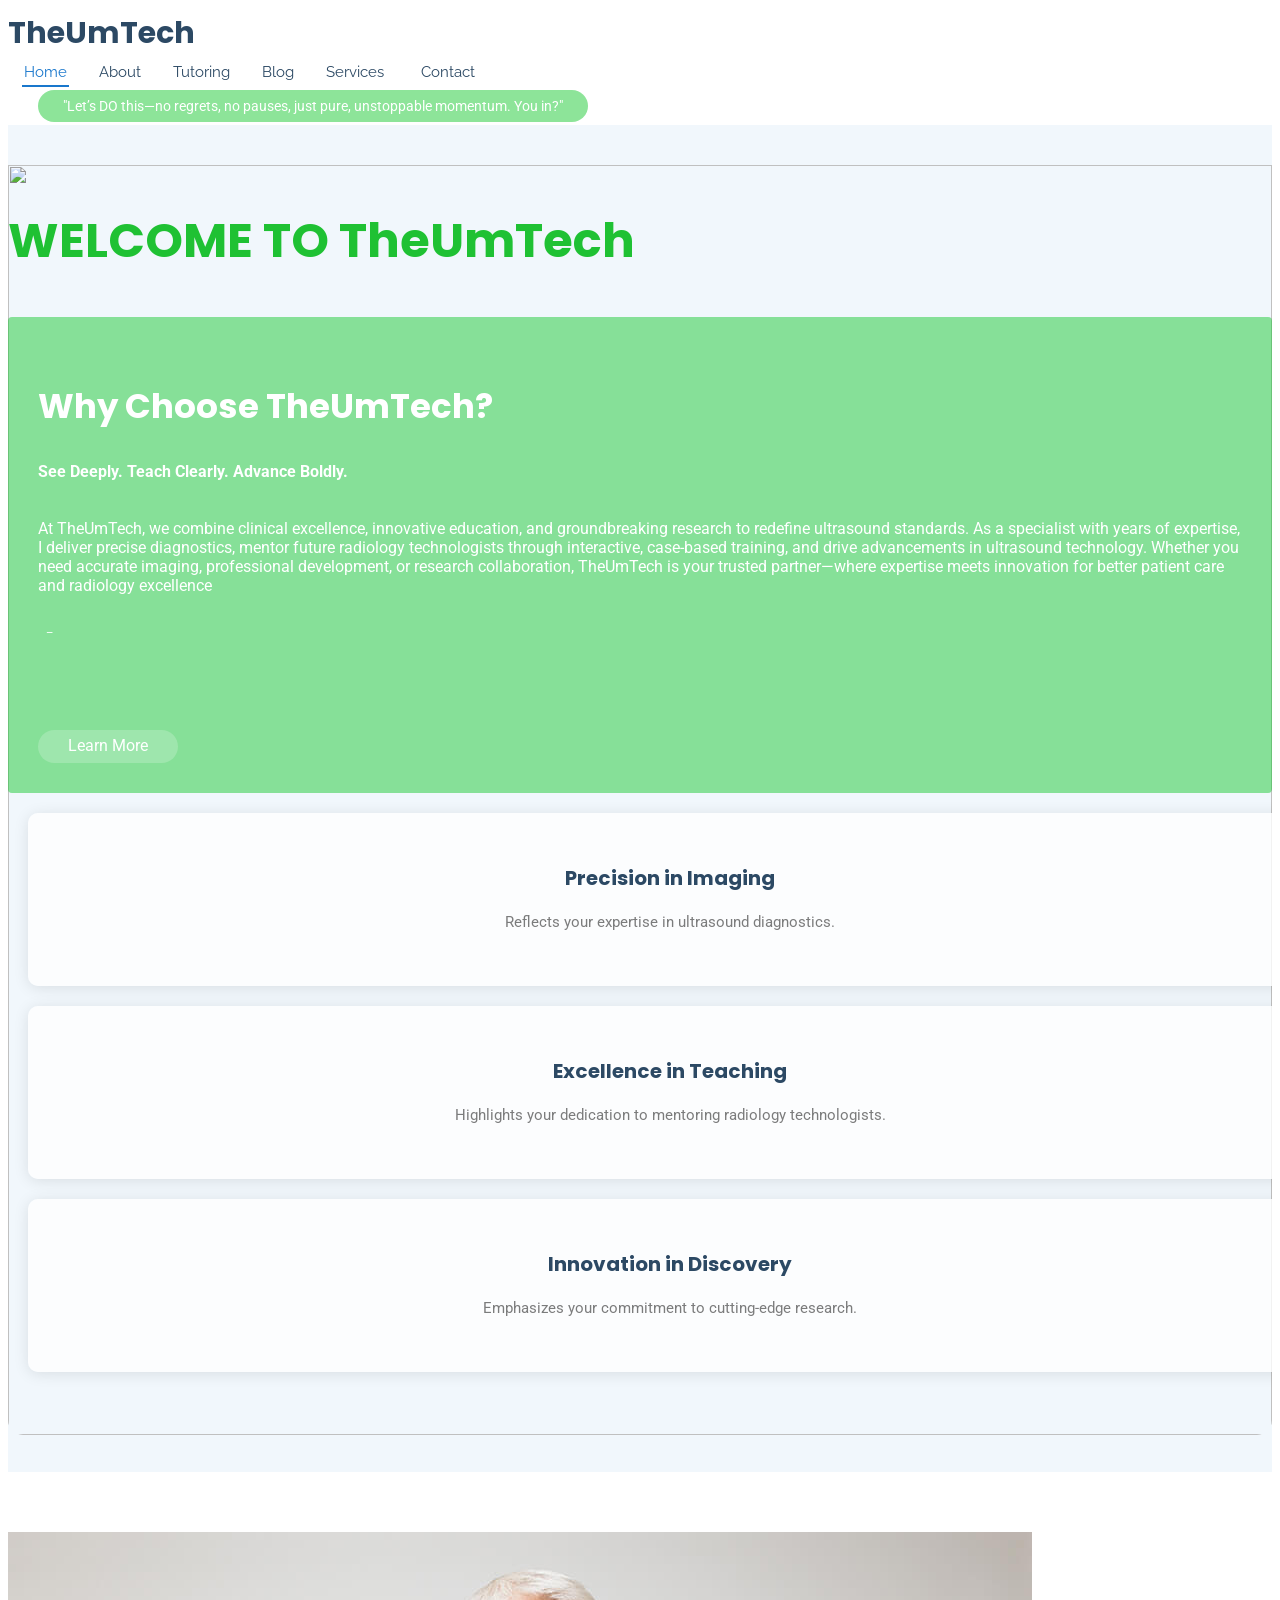
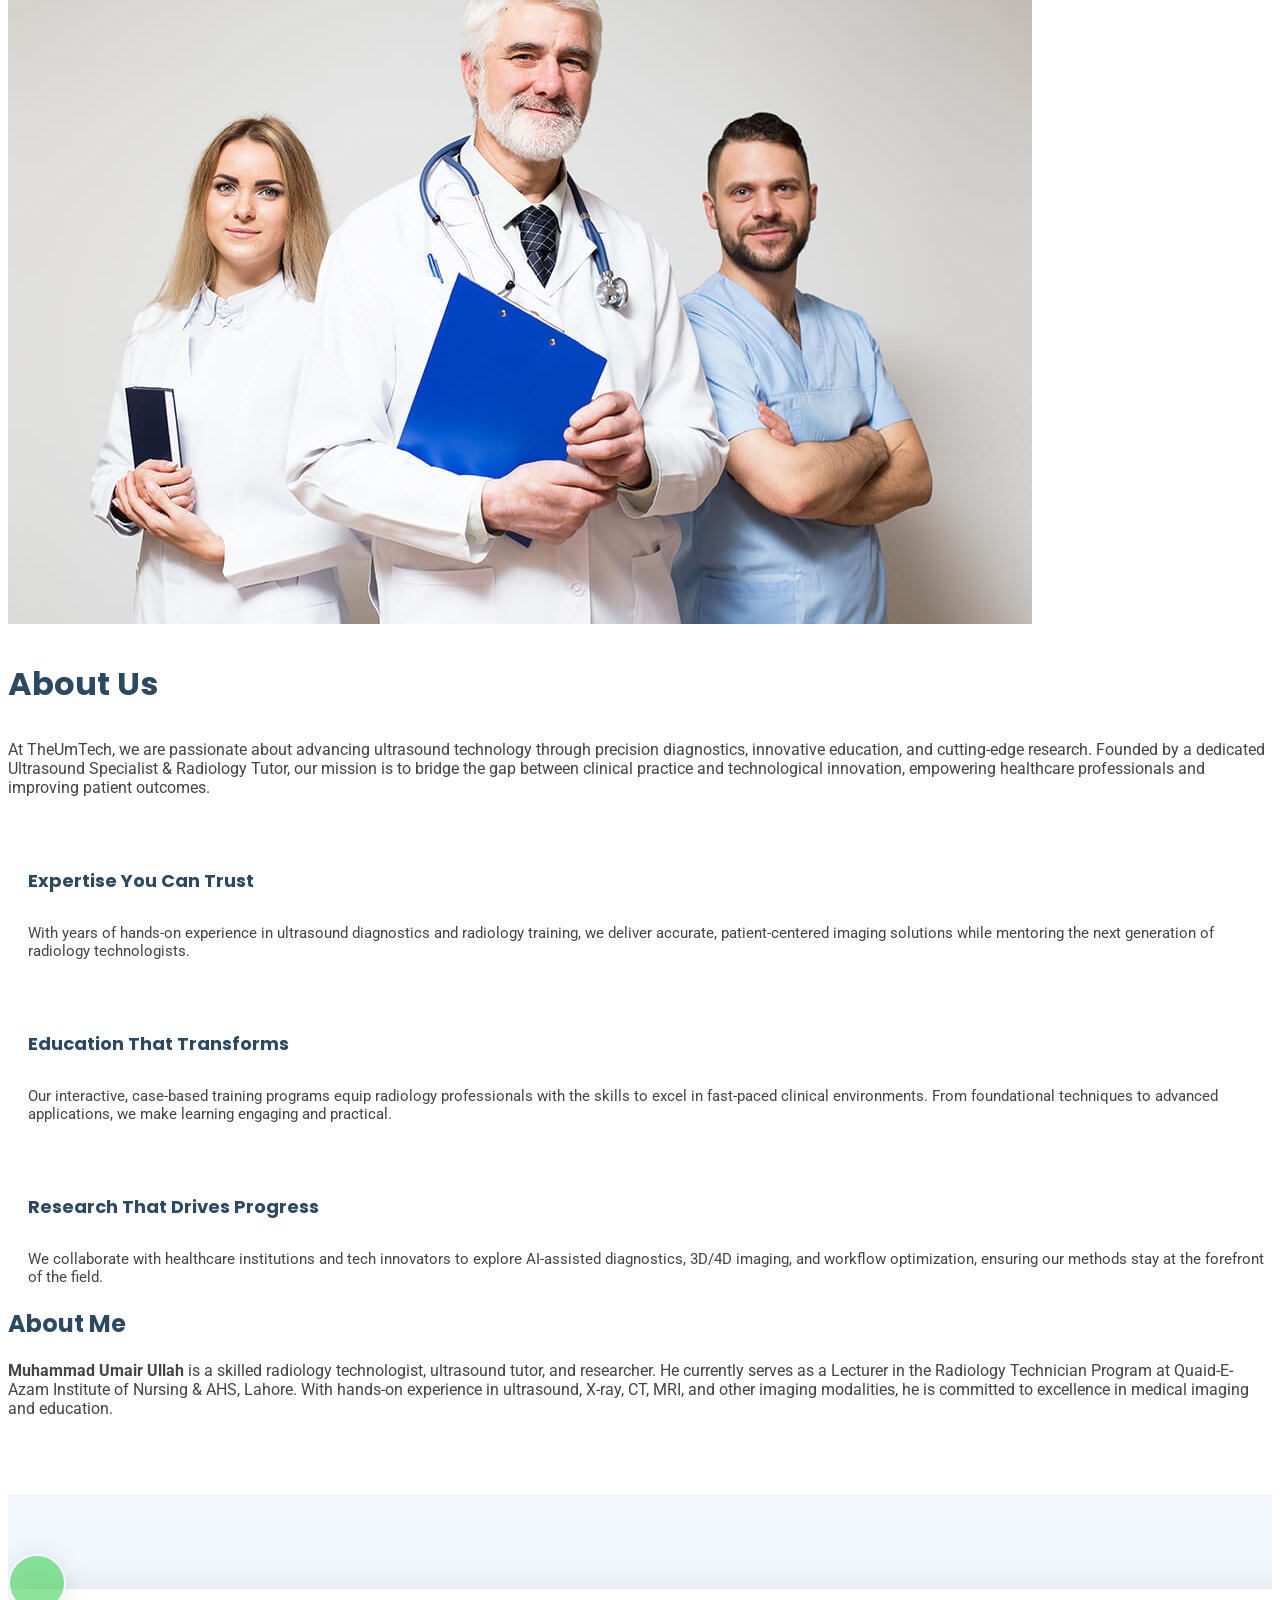
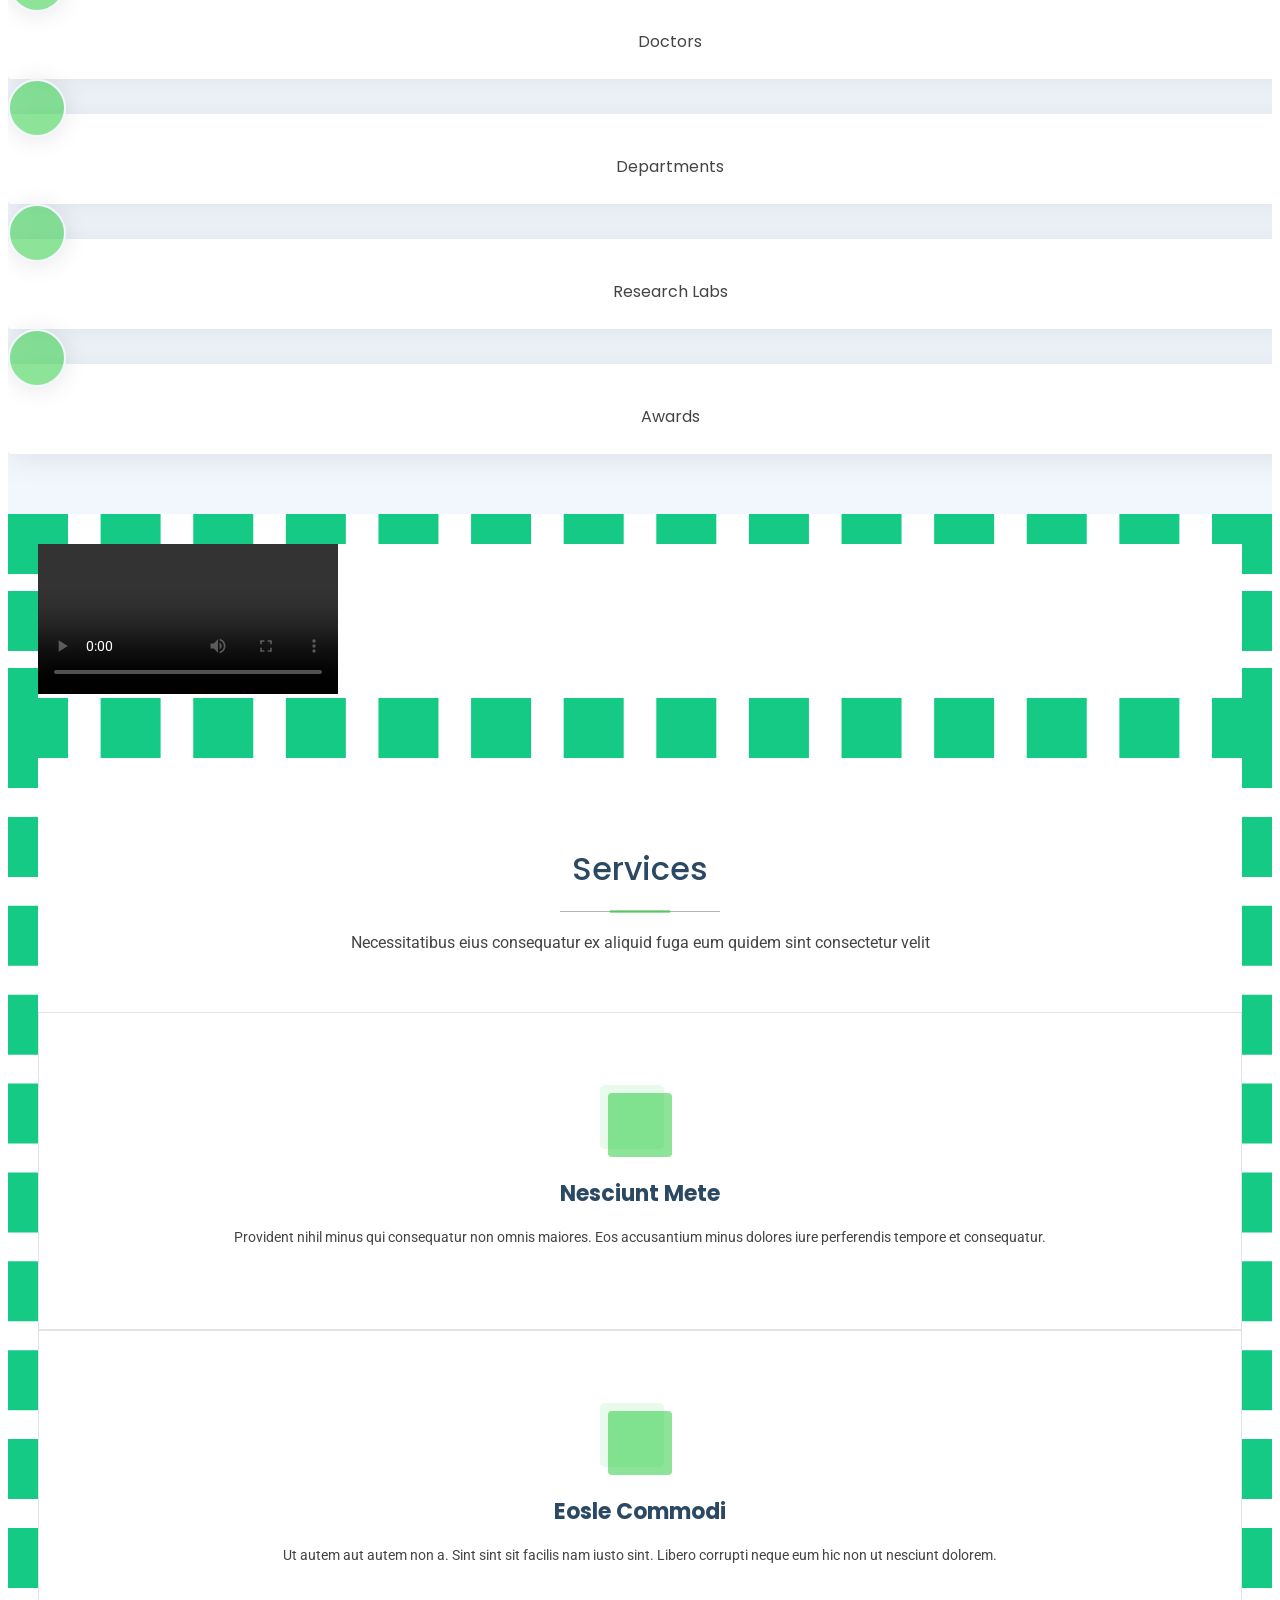
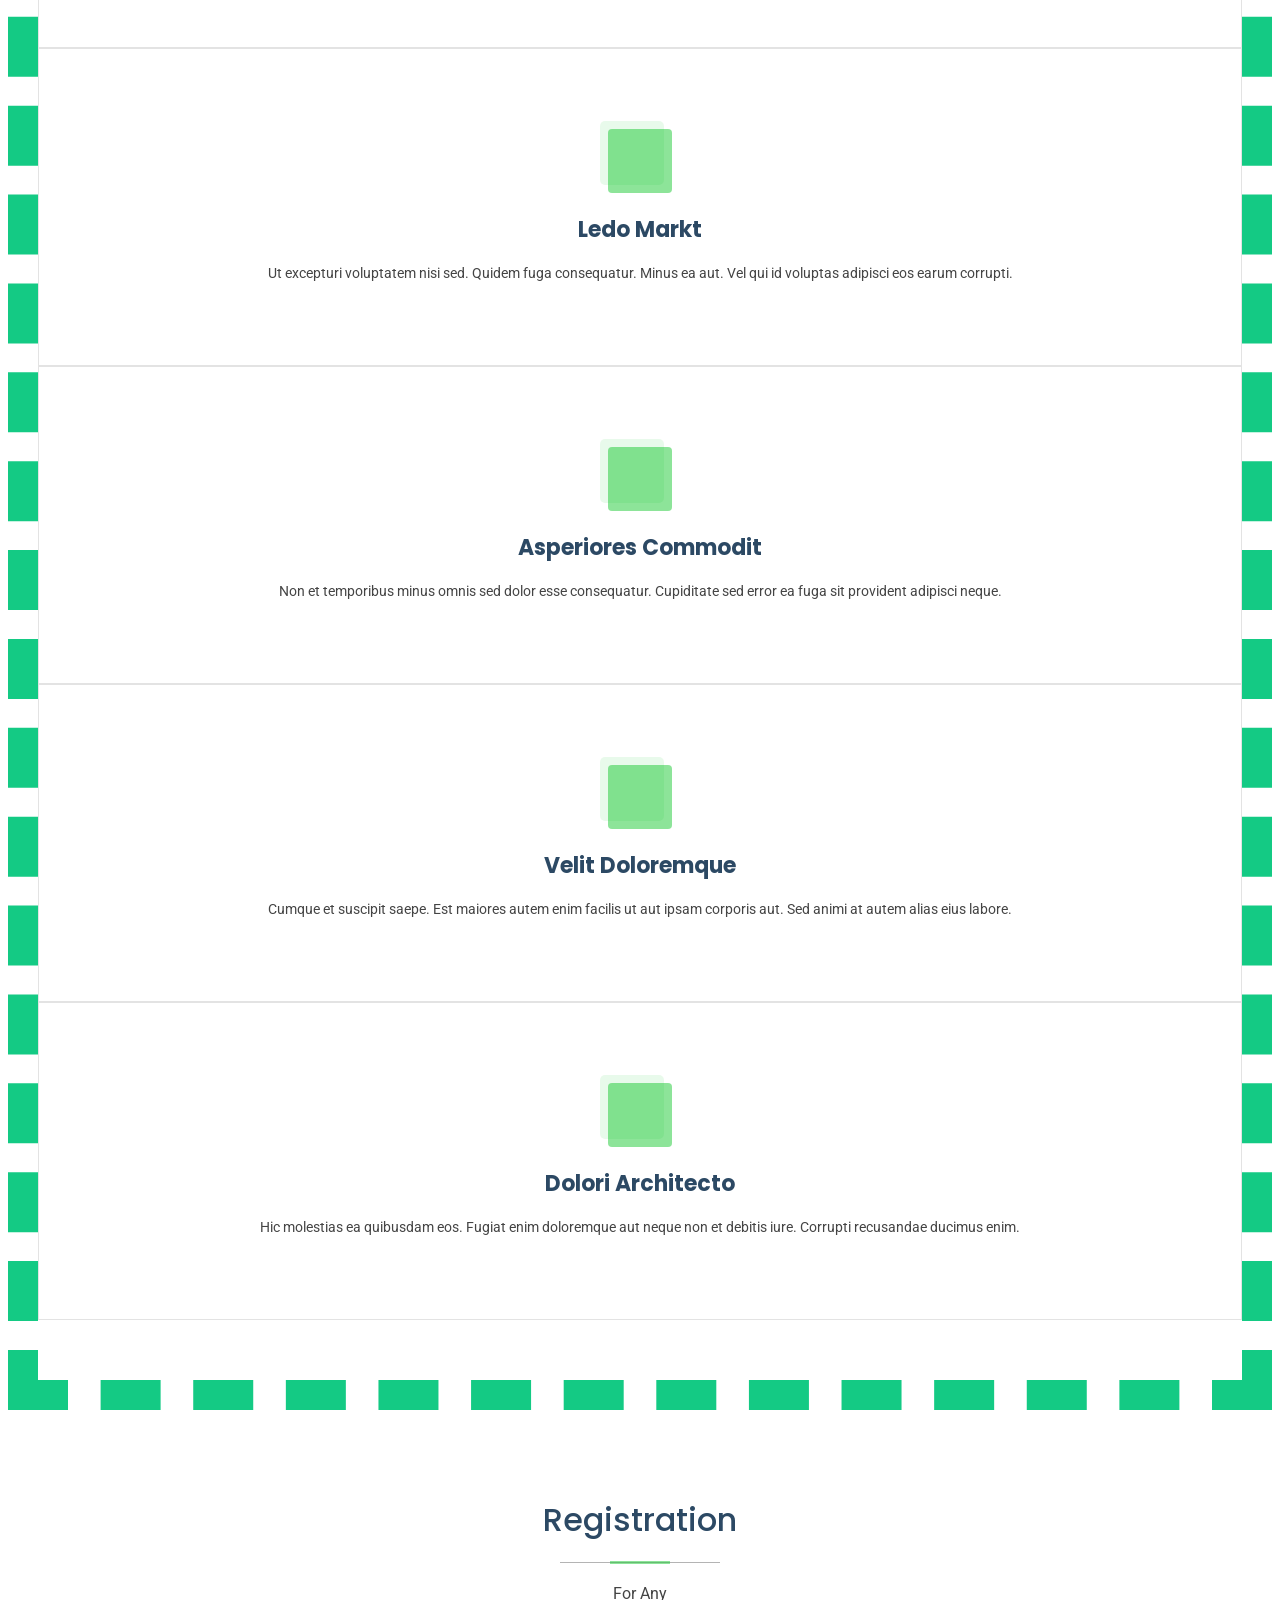
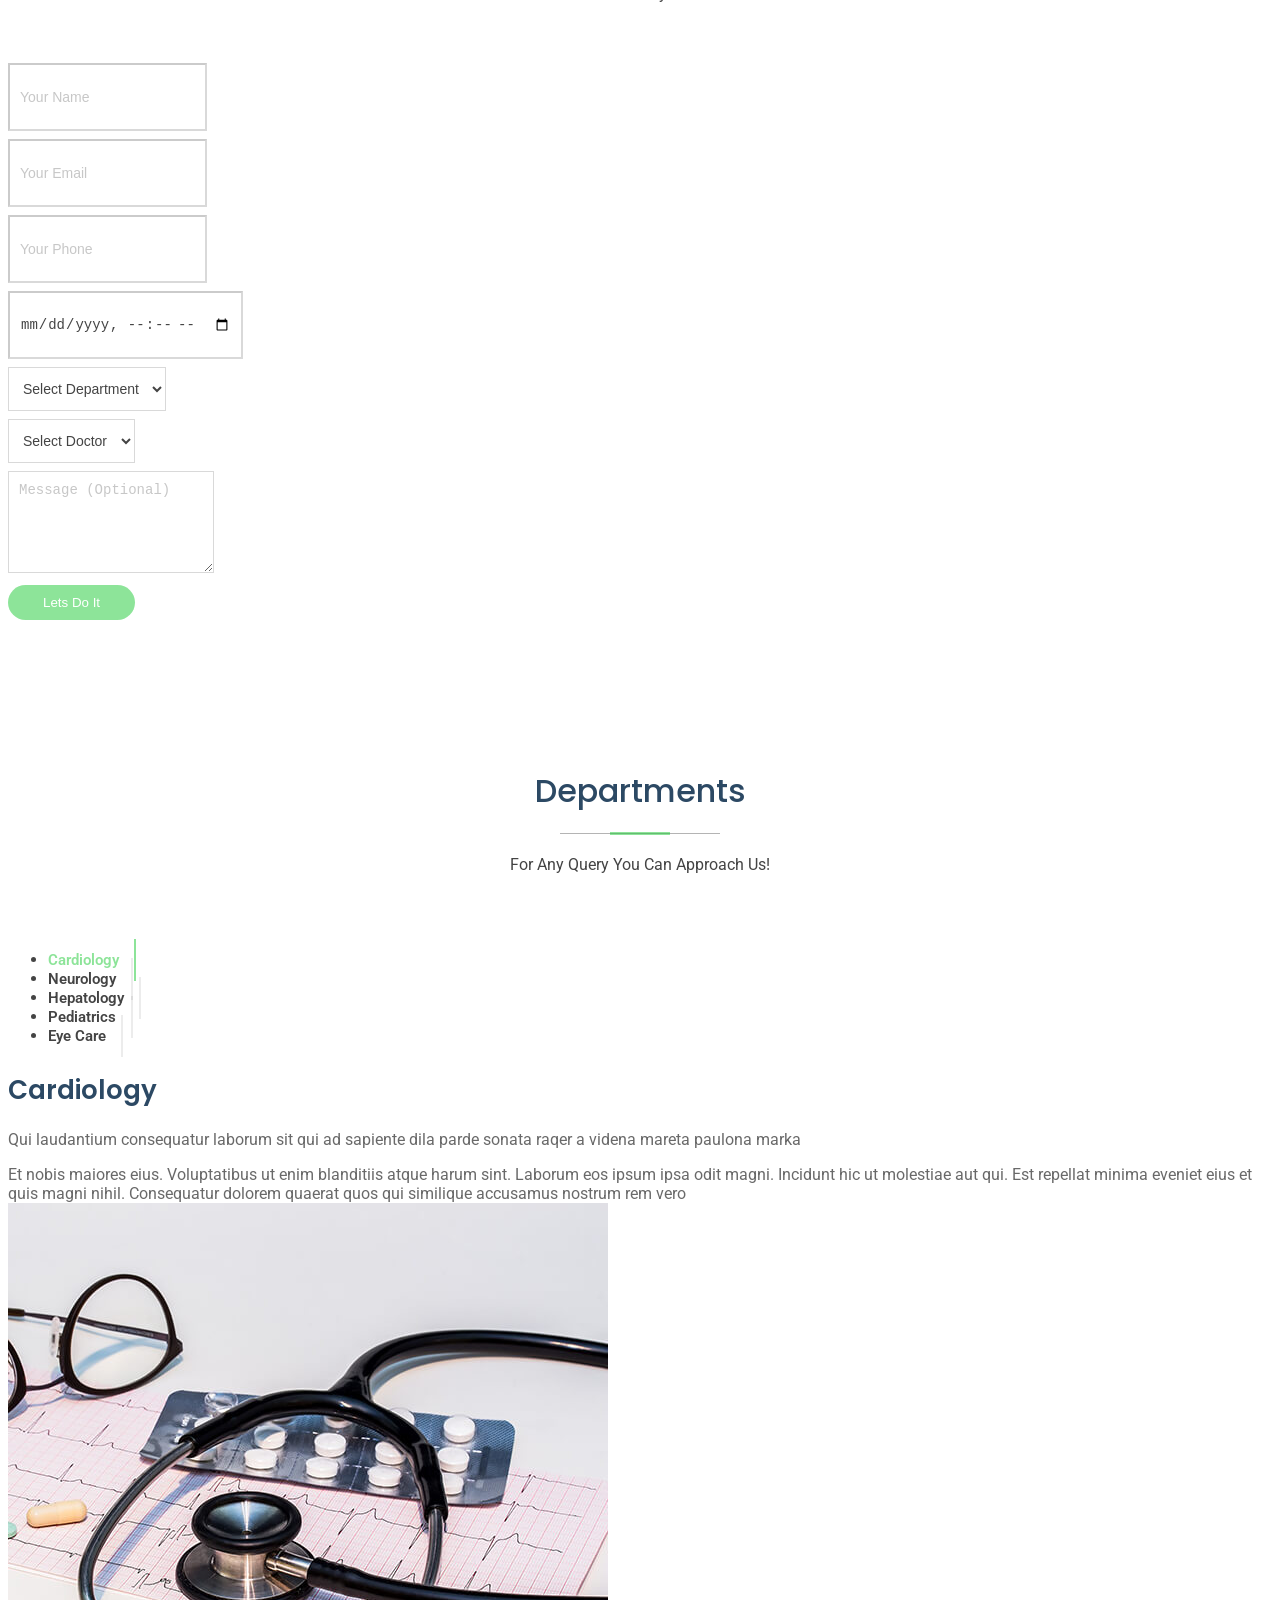
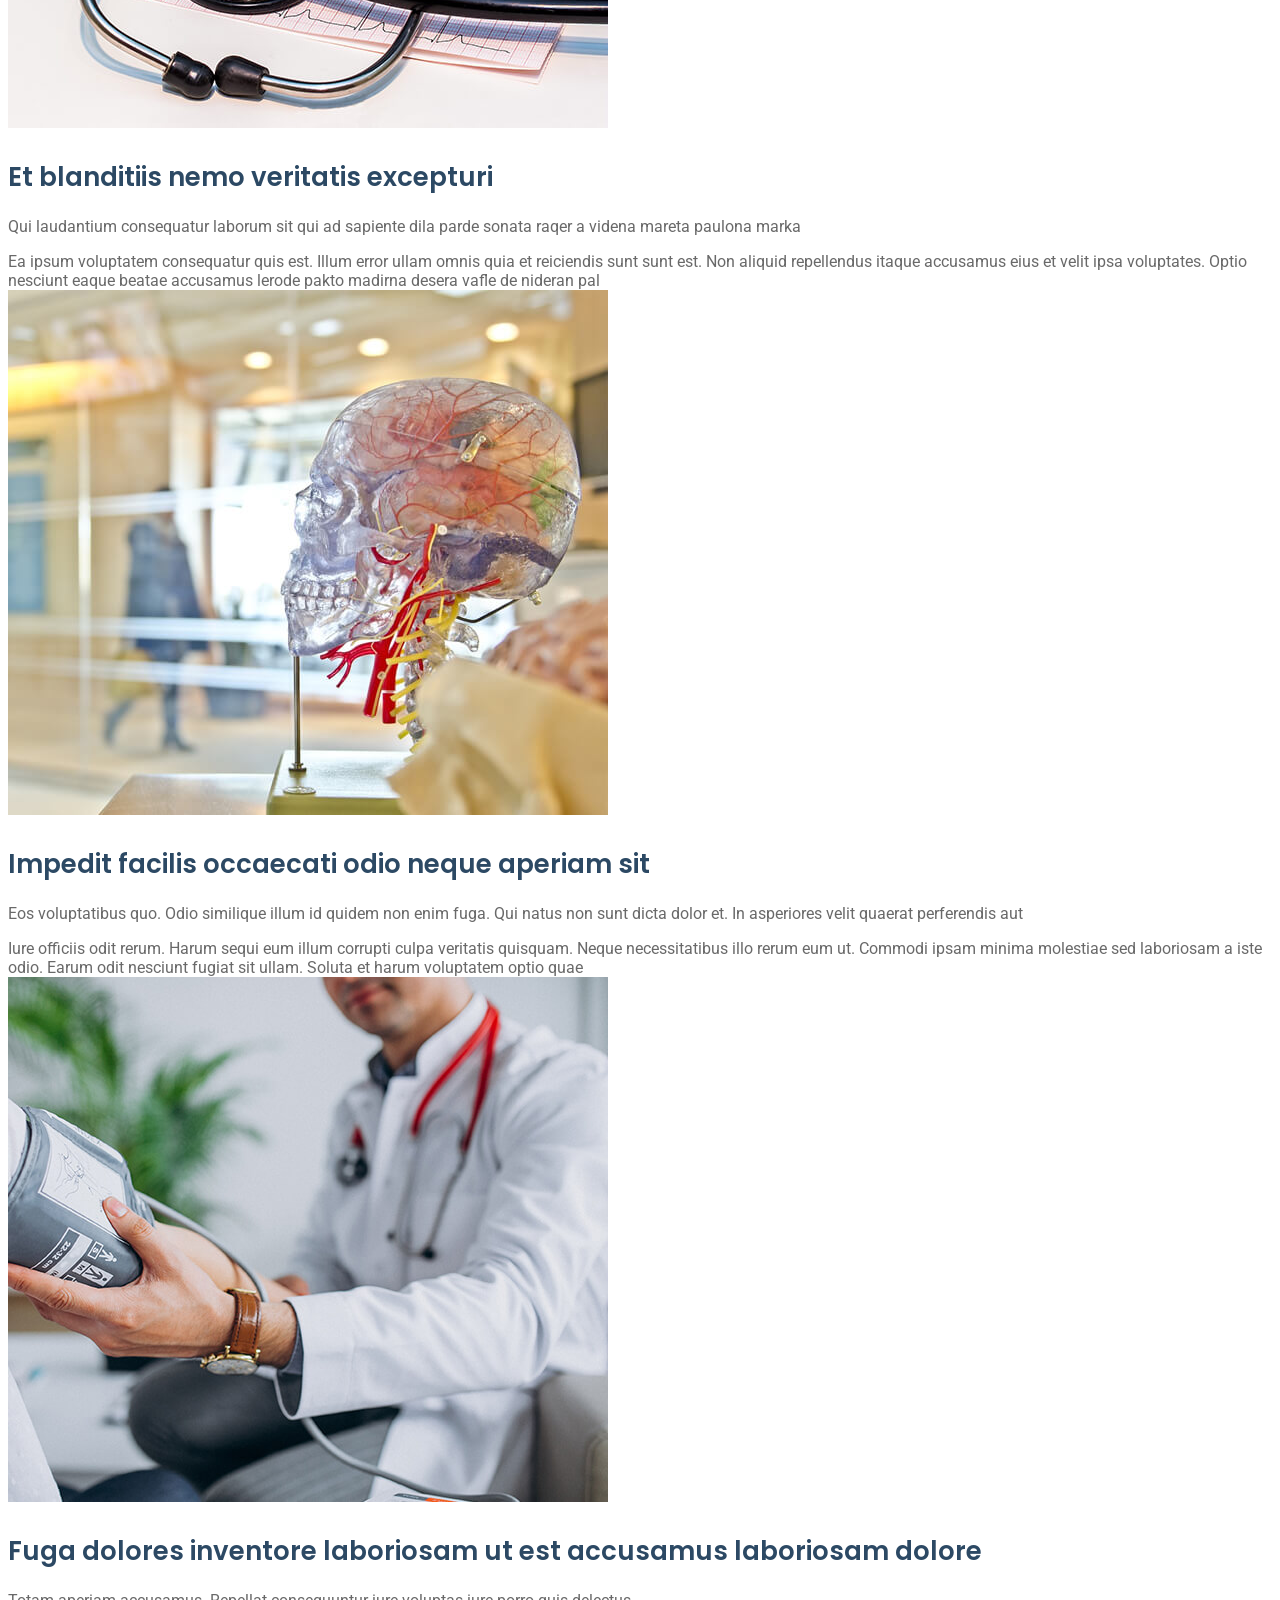
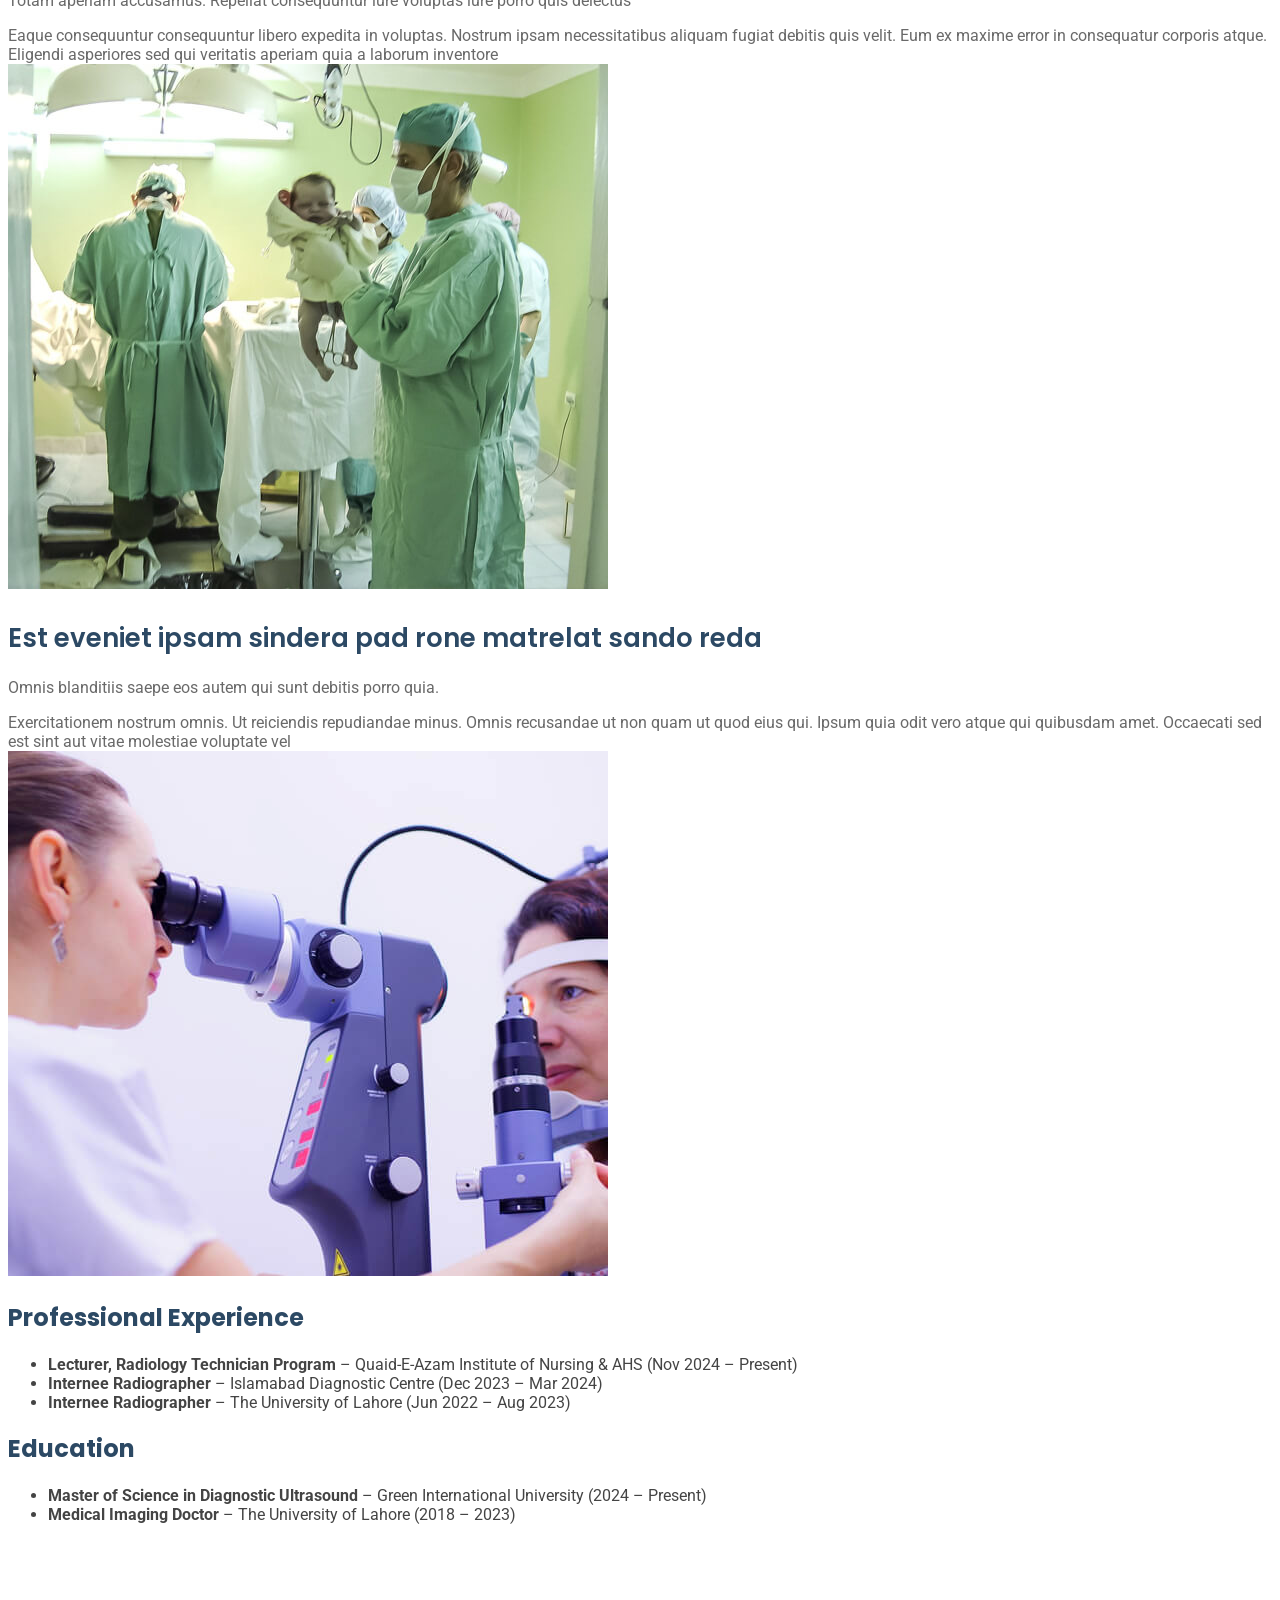
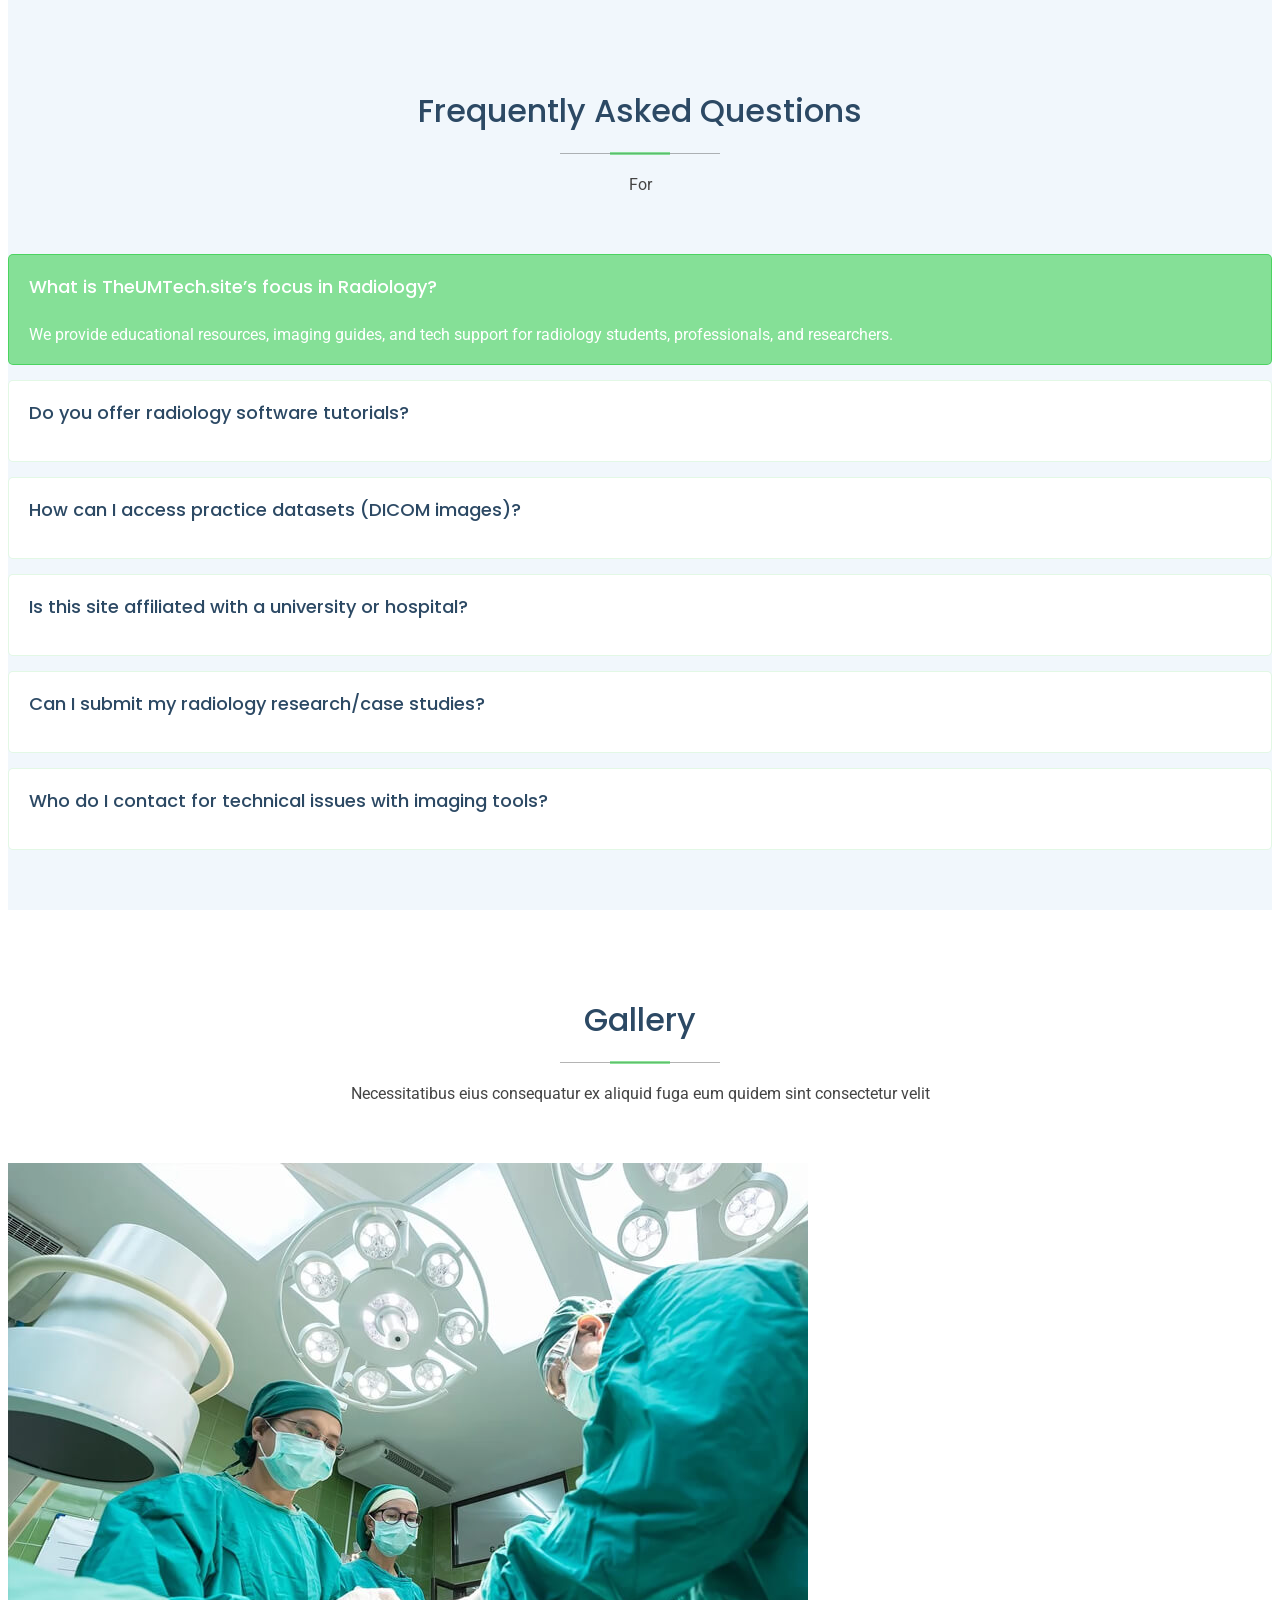
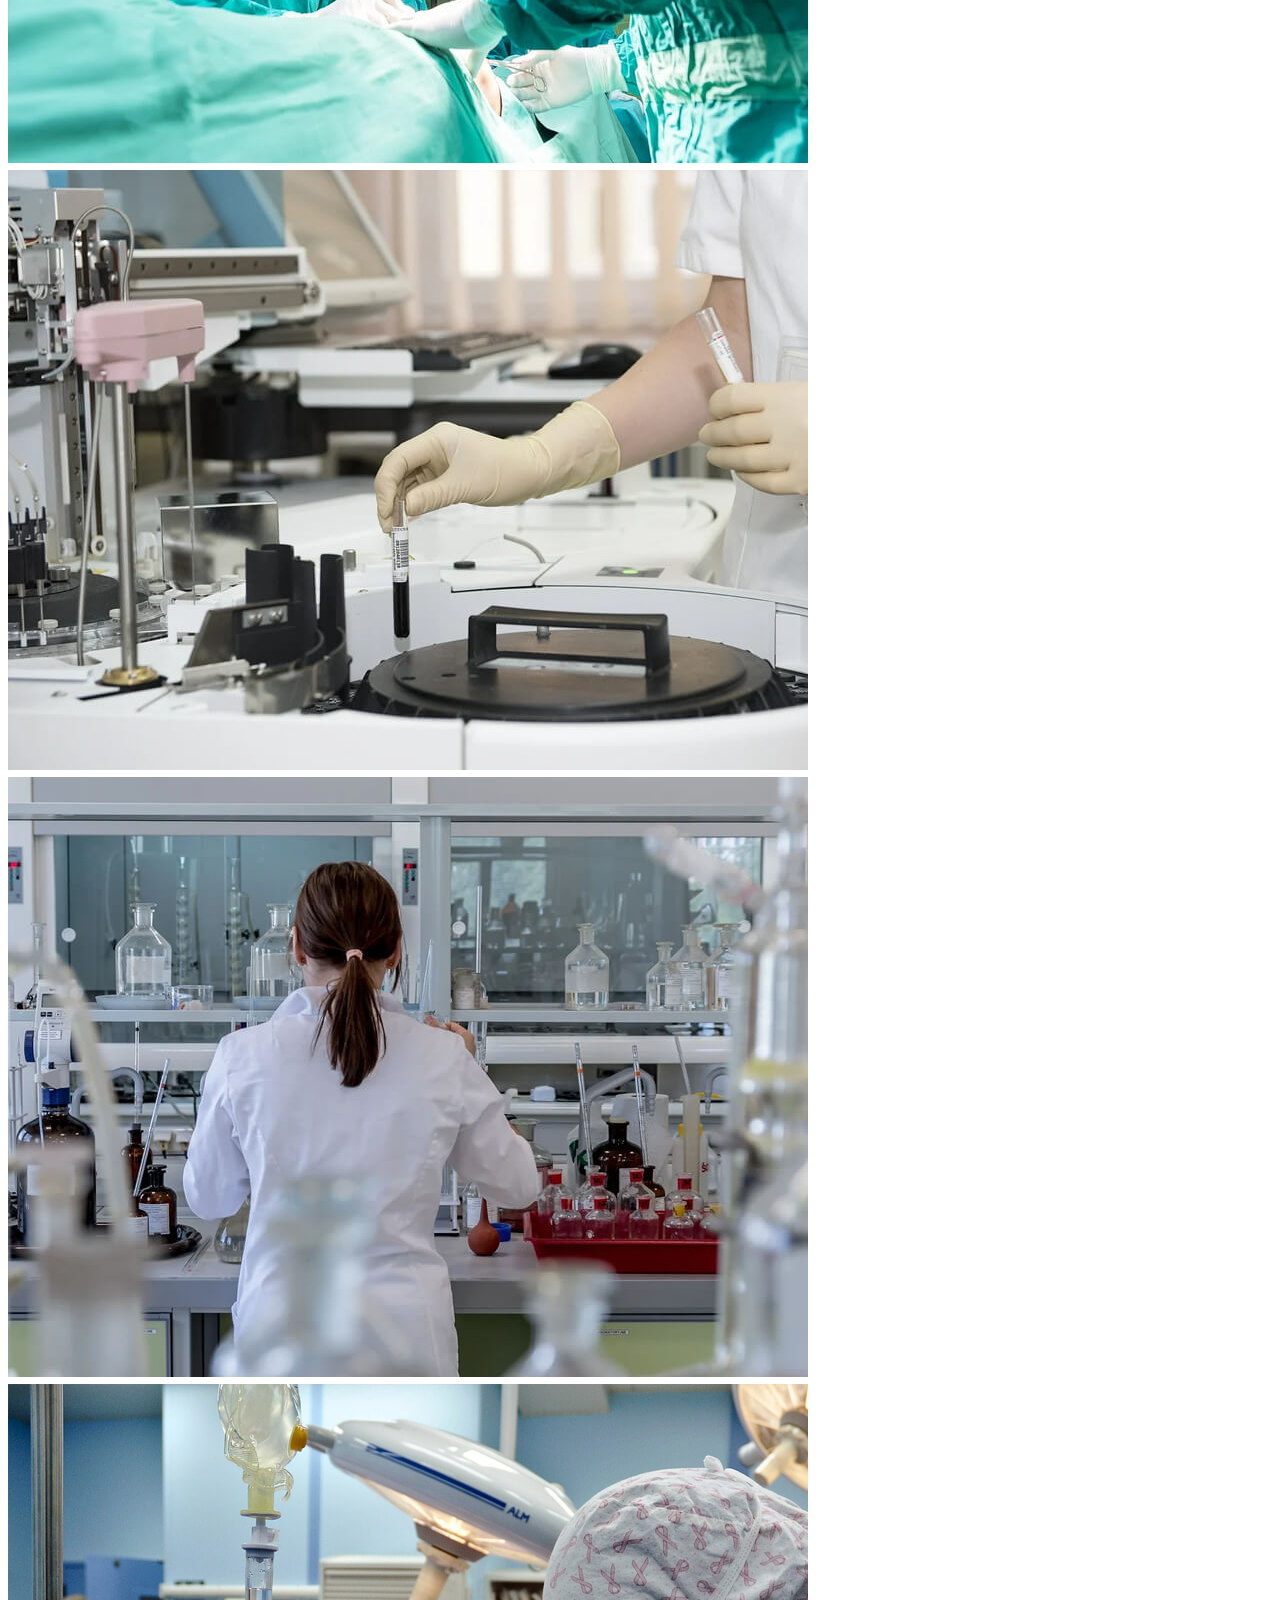
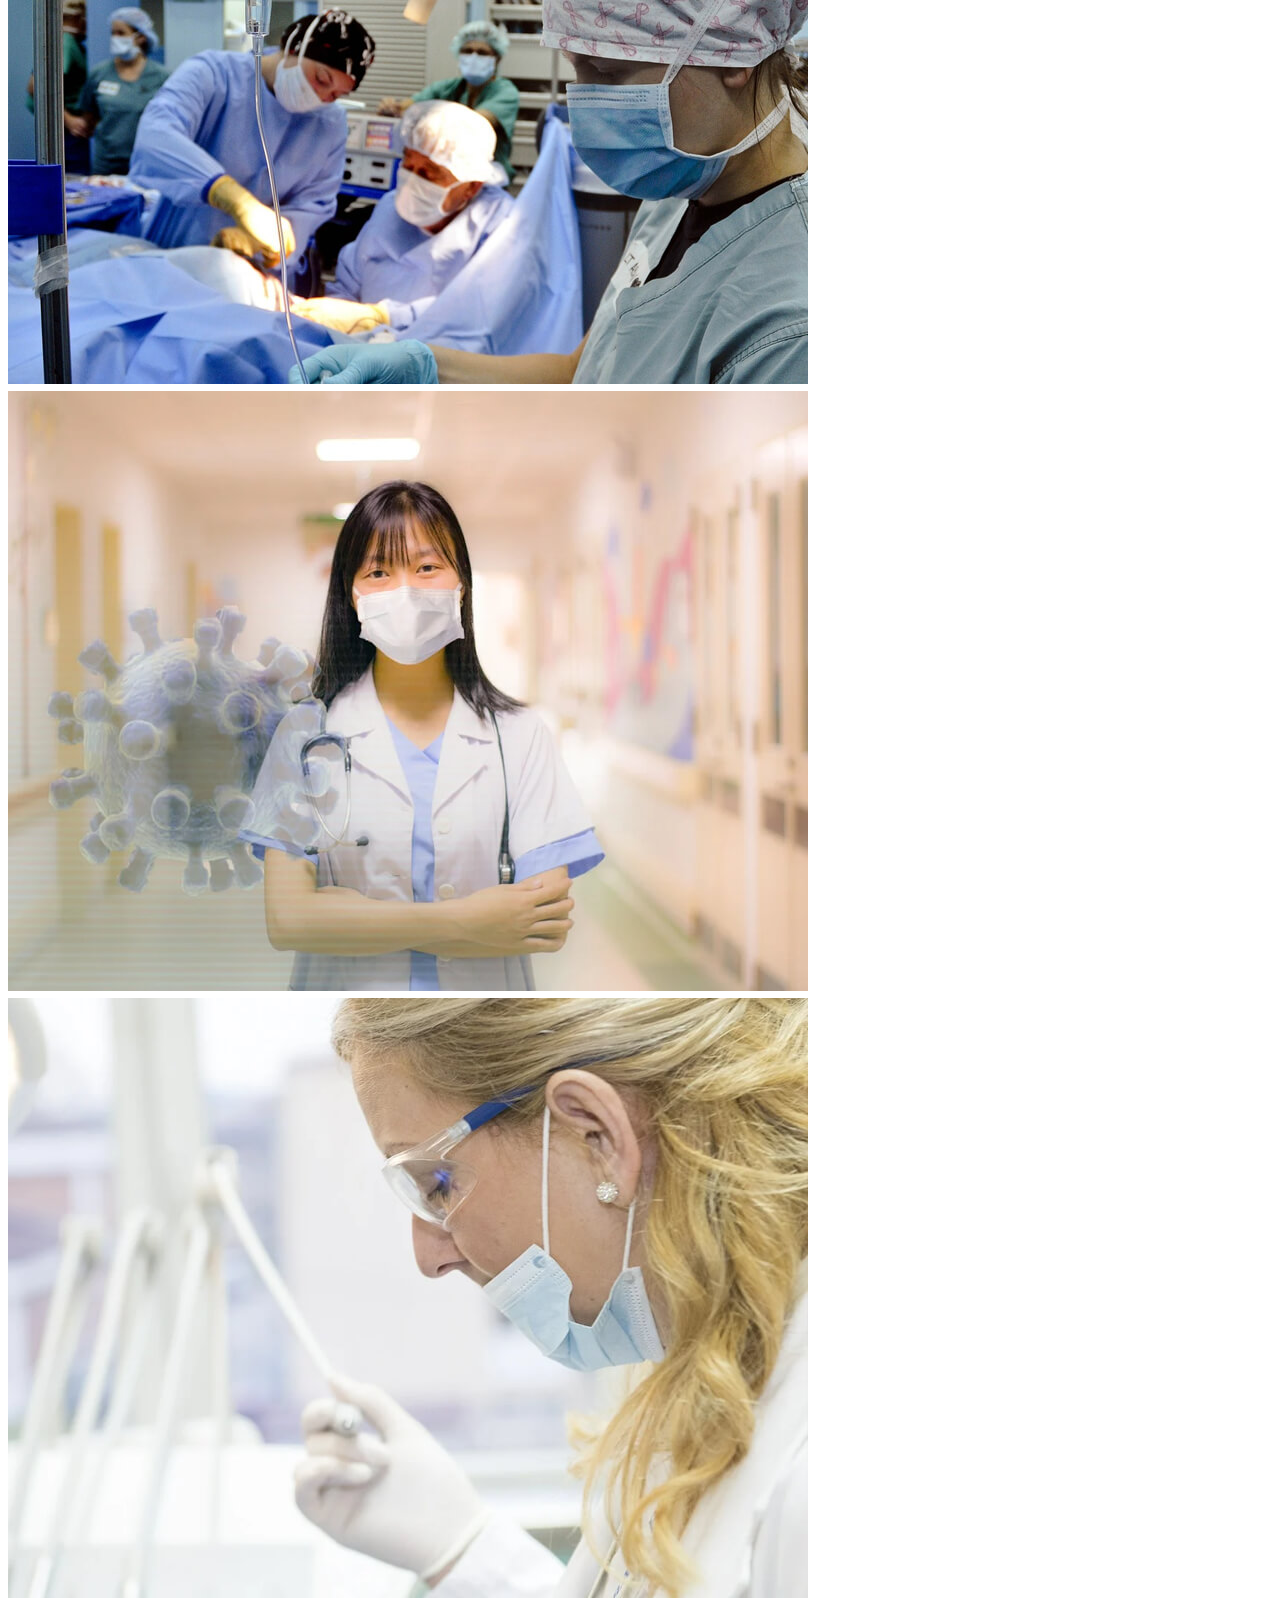
==== commit ee154693: "a" ====
--- a/index.html
+++ b/index.html
@@ -73,14 +73,14 @@
 </ul>
 <i class="mobile-nav-toggle d-xl-none bi bi-list"></i>
 </nav>
-<a class="cta-btn d-none d-sm-block" href="#appointment">Make an Appointment</a>
+<a class="cta-btn d-none d-sm-block" href="#appointment">"Let’s DO this—no regrets, no pauses, just pure, unstoppable momentum. You in?"</a>
 </div>
 </div>
 </header>
 <main class="main">
 <!-- Hero Section -->
 <section class="hero section light-background" id="hero">
-<img alt="" data-aos="fade-in" src="assets/img/hero-bg.jpg"
+<img alt="" data-aos="fade-in" src="/theumtech.site/assets/img/hero-bg.png"
    style="height:1270px;border-radius: 15px;padding-top: 40px;">
 <div class="container position-relative">
 <div class="welcome position-relative" data-aos="fade-down" data-aos-delay="100">
@@ -308,11 +308,11 @@
 </div>
 </section><!-- /Services Section -->
 <!-- Appointment Section -->
-<section class="appointment section" id="appointment">
+<section class="appointment section" id="Appointment">
 <!-- Section Title -->
 <div class="container section-title" data-aos="fade-up">
-<h2>Appointment</h2>
-<p>Necessitatibus eius consequatur ex aliquid fuga eum quidem sint consectetur velit</p>
+<h2>Registration</h2>
+<p>For Any </p>
 </div><!-- End Section Title -->
 <div class="container" data-aos="fade-up" data-aos-delay="100">
 <form action="forms/appointment.php" class="php-email-form" method="post" role="form">
@@ -355,7 +355,7 @@
 <div class="loading">Loading</div>
 <div class="error-message"></div>
 <div class="sent-message">Your appointment request has been sent successfully. Thank you!</div>
-<div class="text-center"><button type="submit">Make an Appointment</button></div>
+<div class="text-center"><button type="submit">Lets Do It</button></div>
 </div>
 </form>
 </div>
@@ -365,7 +365,7 @@
 <!-- Section Title -->
 <div class="container section-title" data-aos="fade-up">
 <h2>Departments</h2>
-<p>Necessitatibus eius consequatur ex aliquid fuga eum quidem sint consectetur velit</p>
+<p>For Any Query You Can Approach Us!</p>
 </div><!-- End Section Title -->
 <div class="container" data-aos="fade-up" data-aos-delay="100">
 <div class="row">
@@ -467,132 +467,57 @@
 <li><strong>Medical Imaging Doctor</strong> – The University of Lahore (2018 – 2023)</li>
 </ul>
 </section><!-- /Departments Section -->
-<!-- Doctors Section -->
-<section class="doctors section" id="doctors">
-<!-- Section Title -->
-<div class="container section-title" data-aos="fade-up">
-<h2>Doctors</h2>
-<p>Necessitatibus eius consequatur ex aliquid fuga eum quidem sint consectetur velit</p>
-</div><!-- End Section Title -->
-<div class="container">
-<div class="row gy-4">
-<div class="col-lg-6" data-aos="fade-up" data-aos-delay="100">
-<div class="team-member d-flex align-items-start">
-<div class="pic"><img alt="" class="img-fluid" src="assets/img/doctors/doctors-1.jpg"/></div>
-<div class="member-info">
-<h4>Walter White</h4>
-<span>Chief Medical Officer</span>
-<p>Explicabo voluptatem mollitia et repellat qui dolorum quasi</p>
-<div class="social">
-<a href=""><i class="bi bi-twitter-x"></i></a>
-<a href=""><i class="bi bi-facebook"></i></a>
-<a href=""><i class="bi bi-instagram"></i></a>
-<a href=""> <i class="bi bi-linkedin"></i> </a>
-</div>
-</div>
-</div>
-</div><!-- End Team Member -->
-<div class="col-lg-6" data-aos="fade-up" data-aos-delay="200">
-<div class="team-member d-flex align-items-start">
-<div class="pic"><img alt="" class="img-fluid" src="assets/img/doctors/doctors-2.jpg"/></div>
-<div class="member-info">
-<h4>Sarah Jhonson</h4>
-<span>Anesthesiologist</span>
-<p>Aut maiores voluptates amet et quis praesentium qui senda para</p>
-<div class="social">
-<a href=""><i class="bi bi-twitter-x"></i></a>
-<a href=""><i class="bi bi-facebook"></i></a>
-<a href=""><i class="bi bi-instagram"></i></a>
-<a href=""> <i class="bi bi-linkedin"></i> </a>
-</div>
-</div>
-</div>
-</div><!-- End Team Member -->
-<div class="col-lg-6" data-aos="fade-up" data-aos-delay="300">
-<div class="team-member d-flex align-items-start">
-<div class="pic"><img alt="" class="img-fluid" src="assets/img/doctors/doctors-3.jpg"/></div>
-<div class="member-info">
-<h4>William Anderson</h4>
-<span>Cardiology</span>
-<p>Quisquam facilis cum velit laborum corrupti fuga rerum quia</p>
-<div class="social">
-<a href=""><i class="bi bi-twitter-x"></i></a>
-<a href=""><i class="bi bi-facebook"></i></a>
-<a href=""><i class="bi bi-instagram"></i></a>
-<a href=""> <i class="bi bi-linkedin"></i> </a>
-</div>
-</div>
-</div>
-</div><!-- End Team Member -->
-<div class="col-lg-6" data-aos="fade-up" data-aos-delay="400">
-<div class="team-member d-flex align-items-start">
-<div class="pic"><img alt="" class="img-fluid" src="assets/img/doctors/doctors-4.jpg"/></div>
-<div class="member-info">
-<h4>Amanda Jepson</h4>
-<span>Neurosurgeon</span>
-<p>Dolorum tempora officiis odit laborum officiis et et accusamus</p>
-<div class="social">
-<a href=""><i class="bi bi-twitter-x"></i></a>
-<a href=""><i class="bi bi-facebook"></i></a>
-<a href=""><i class="bi bi-instagram"></i></a>
-<a href=""> <i class="bi bi-linkedin"></i> </a>
-</div>
-</div>
-</div>
-</div><!-- End Team Member -->
-</div>
-</div>
-</section><!-- /Doctors Section -->
+
 <!-- Faq Section -->
 <section class="faq section light-background" id="faq">
 <!-- Section Title -->
 <div class="container section-title" data-aos="fade-up">
 <h2>Frequently Asked Questions</h2>
-<p>Necessitatibus eius consequatur ex aliquid fuga eum quidem sint consectetur velit</p>
+<p> For</p>
 </div><!-- End Section Title -->
 <div class="container">
 <div class="row justify-content-center">
 <div class="col-lg-10" data-aos="fade-up" data-aos-delay="100">
 <div class="faq-container">
 <div class="faq-item faq-active">
-<h3>Non consectetur a erat nam at lectus urna duis?</h3>
+<h3>What is TheUMTech.site’s focus in Radiology?</h3>
 <div class="faq-content">
-<p>Feugiat pretium nibh ipsum consequat. Tempus iaculis urna id volutpat lacus laoreet non curabitur gravida. Venenatis lectus magna fringilla urna porttitor rhoncus dolor purus non.</p>
+<p>We provide educational resources, imaging guides, and tech support for radiology students, professionals, and researchers.</p>
 </div>
 <i class="faq-toggle bi bi-chevron-right"></i>
 </div><!-- End Faq item-->
 <div class="faq-item">
-<h3>Feugiat scelerisque varius morbi enim nunc faucibus?</h3>
+<h3>Do you offer radiology software tutorials?</h3>
 <div class="faq-content">
-<p>Dolor sit amet consectetur adipiscing elit pellentesque habitant morbi. Id interdum velit laoreet id donec ultrices. Fringilla phasellus faucibus scelerisque eleifend donec pretium. Est pellentesque elit ullamcorper dignissim. Mauris ultrices eros in cursus turpis massa tincidunt dui.</p>
+<p>Yes! Explore step-by-step guides for [PACS, DICOM viewers, AI tools, etc.] in our Tutorials section.</p>
 </div>
 <i class="faq-toggle bi bi-chevron-right"></i>
 </div><!-- End Faq item-->
 <div class="faq-item">
-<h3>Dolor sit amet consectetur adipiscing elit pellentesque?</h3>
+<h3>How can I access practice datasets (DICOM images)?</h3>
 <div class="faq-content">
-<p>Eleifend mi in nulla posuere sollicitudin aliquam ultrices sagittis orci. Faucibus pulvinar elementum integer enim. Sem nulla pharetra diam sit amet nisl suscipit. Rutrum tellus pellentesque eu tincidunt. Lectus urna duis convallis convallis tellus. Urna molestie at elementum eu facilisis sed odio morbi quis</p>
+<p>Download free anonymized cases from our Resources page or request custom datasets via email.</p>
 </div>
 <i class="faq-toggle bi bi-chevron-right"></i>
 </div><!-- End Faq item-->
 <div class="faq-item">
-<h3>Ac odio tempor orci dapibus. Aliquam eleifend mi in nulla?</h3>
+<h3>Is this site affiliated with a university or hospital?</h3>
 <div class="faq-content">
-<p>Dolor sit amet consectetur adipiscing elit pellentesque habitant morbi. Id interdum velit laoreet id donec ultrices. Fringilla phasellus faucibus scelerisque eleifend donec pretium. Est pellentesque elit ullamcorper dignissim. Mauris ultrices eros in cursus turpis massa tincidunt dui.</p>
+<p>No. TheUMTech.site is an independent radiology resource platform.</p>
 </div>
 <i class="faq-toggle bi bi-chevron-right"></i>
 </div><!-- End Faq item-->
 <div class="faq-item">
-<h3>Tempus quam pellentesque nec nam aliquam sem et tortor?</h3>
+<h3>Can I submit my radiology research/case studies?</h3>
 <div class="faq-content">
-<p>Molestie a iaculis at erat pellentesque adipiscing commodo. Dignissim suspendisse in est ante in. Nunc vel risus commodo viverra maecenas accumsan. Sit amet nisl suscipit adipiscing bibendum est. Purus gravida quis blandit turpis cursus in</p>
+<p>We welcome collaborations! Email ceo@theumtech.site with your proposal.</p>
 </div>
 <i class="faq-toggle bi bi-chevron-right"></i>
 </div><!-- End Faq item-->
 <div class="faq-item">
-<h3>Perspiciatis quod quo quos nulla quo illum ullam?</h3>
+<h3>Who do I contact for technical issues with imaging tools?</h3>
 <div class="faq-content">
-<p>Enim ea facilis quaerat voluptas quidem et dolorem. Quis et consequatur non sed in suscipit sequi. Distinctio ipsam dolore et.</p>
+<p>Report bugs or request help at ceo@theumtech.site (include screenshots if possible).</p>
 </div>
 <i class="faq-toggle bi bi-chevron-right"></i>
 </div><!-- End Faq item-->
@@ -601,137 +526,7 @@
 </div>
 </div>
 </section><!-- /Faq Section -->
-<!-- Testimonials Section -->
-<section class="testimonials section" id="testimonials">
-<div class="container">
-<div class="row align-items-center">
-<div class="col-lg-5 info" data-aos="fade-up" data-aos-delay="100">
-<h3>Testimonials</h3>
-<p>
-              Ullamco laboris nisi ut aliquip ex ea commodo consequat. Duis aute irure dolor in reprehenderit in voluptate
-              velit esse cillum dolore eu fugiat nulla pariatur. Excepteur sint occaecat cupidatat non proident.
-            </p>
-</div>
-<div class="col-lg-7" data-aos="fade-up" data-aos-delay="200">
-<div class="swiper init-swiper">
-<script class="swiper-config" type="application/json">
-                {
-                  "loop": true,
-                  "speed": 600,
-                  "autoplay": {
-                    "delay": 5000
-                  },
-                  "slidesPerView": "auto",
-                  "pagination": {
-                    "el": ".swiper-pagination",
-                    "type": "bullets",
-                    "clickable": true
-                  }
-                }
-              </script>
-<div class="swiper-wrapper">
-<div class="swiper-slide">
-<div class="testimonial-item">
-<div class="d-flex">
-<img alt="" class="testimonial-img flex-shrink-0" src="assets/img/testimonials/testimonials-1.jpg"/>
-<div>
-<h3>Saul Goodman</h3>
-<h4>Ceo &amp; Founder</h4>
-<div class="stars">
-<i class="bi bi-star-fill"></i><i class="bi bi-star-fill"></i><i class="bi bi-star-fill"></i><i class="bi bi-star-fill"></i><i class="bi bi-star-fill"></i>
-</div>
-</div>
-</div>
-<p>
-<i class="bi bi-quote quote-icon-left"></i>
-<span>Proin iaculis purus consequat sem cure digni ssim donec porttitora entum suscipit rhoncus. Accusantium quam, ultricies eget id, aliquam eget nibh et. Maecen aliquam, risus at semper.</span>
-<i class="bi bi-quote quote-icon-right"></i>
-</p>
-</div>
-</div><!-- End testimonial item -->
-<div class="swiper-slide">
-<div class="testimonial-item">
-<div class="d-flex">
-<img alt="" class="testimonial-img flex-shrink-0" src="assets/img/testimonials/testimonials-2.jpg"/>
-<div>
-<h3>Sara Wilsson</h3>
-<h4>Designer</h4>
-<div class="stars">
-<i class="bi bi-star-fill"></i><i class="bi bi-star-fill"></i><i class="bi bi-star-fill"></i><i class="bi bi-star-fill"></i><i class="bi bi-star-fill"></i>
-</div>
-</div>
-</div>
-<p>
-<i class="bi bi-quote quote-icon-left"></i>
-<span>Export tempor illum tamen malis malis eram quae irure esse labore quem cillum quid cillum eram malis quorum velit fore eram velit sunt aliqua noster fugiat irure amet legam anim culpa.</span>
-<i class="bi bi-quote quote-icon-right"></i>
-</p>
-</div>
-</div><!-- End testimonial item -->
-<div class="swiper-slide">
-<div class="testimonial-item">
-<div class="d-flex">
-<img alt="" class="testimonial-img flex-shrink-0" src="assets/img/testimonials/testimonials-3.jpg"/>
-<div>
-<h3>Jena Karlis</h3>
-<h4>Store Owner</h4>
-<div class="stars">
-<i class="bi bi-star-fill"></i><i class="bi bi-star-fill"></i><i class="bi bi-star-fill"></i><i class="bi bi-star-fill"></i><i class="bi bi-star-fill"></i>
-</div>
-</div>
-</div>
-<p>
-<i class="bi bi-quote quote-icon-left"></i>
-<span>Enim nisi quem export duis labore cillum quae magna enim sint quorum nulla quem veniam duis minim tempor labore quem eram duis noster aute amet eram fore quis sint minim.</span>
-<i class="bi bi-quote quote-icon-right"></i>
-</p>
-</div>
-</div><!-- End testimonial item -->
-<div class="swiper-slide">
-<div class="testimonial-item">
-<div class="d-flex">
-<img alt="" class="testimonial-img flex-shrink-0" src="assets/img/testimonials/testimonials-4.jpg"/>
-<div>
-<h3>Matt Brandon</h3>
-<h4>Freelancer</h4>
-<div class="stars">
-<i class="bi bi-star-fill"></i><i class="bi bi-star-fill"></i><i class="bi bi-star-fill"></i><i class="bi bi-star-fill"></i><i class="bi bi-star-fill"></i>
-</div>
-</div>
-</div>
-<p>
-<i class="bi bi-quote quote-icon-left"></i>
-<span>Fugiat enim eram quae cillum dolore dolor amet nulla culpa multos export minim fugiat minim velit minim dolor enim duis veniam ipsum anim magna sunt elit fore quem dolore labore illum veniam.</span>
-<i class="bi bi-quote quote-icon-right"></i>
-</p>
-</div>
-</div><!-- End testimonial item -->
-<div class="swiper-slide">
-<div class="testimonial-item">
-<div class="d-flex">
-<img alt="" class="testimonial-img flex-shrink-0" src="assets/img/testimonials/testimonials-5.jpg"/>
-<div>
-<h3>John Larson</h3>
-<h4>Entrepreneur</h4>
-<div class="stars">
-<i class="bi bi-star-fill"></i><i class="bi bi-star-fill"></i><i class="bi bi-star-fill"></i><i class="bi bi-star-fill"></i><i class="bi bi-star-fill"></i>
-</div>
-</div>
-</div>
-<p>
-<i class="bi bi-quote quote-icon-left"></i>
-<span>Quis quorum aliqua sint quem legam fore sunt eram irure aliqua veniam tempor noster veniam enim culpa labore duis sunt culpa nulla illum cillum fugiat legam esse veniam culpa fore nisi cillum quid.</span>
-<i class="bi bi-quote quote-icon-right"></i>
-</p>
-</div>
-</div><!-- End testimonial item -->
-</div>
-<div class="swiper-pagination"></div>
-</div>
-</div>
-</div>
-</div>
-</section><!-- /Testimonials Section -->
+
 <!-- Gallery Section -->
 <section class="gallery section" id="gallery">
 <!-- Section Title -->
@@ -805,11 +600,18 @@
 <!-- Section Title -->
 <div class="container section-title" data-aos="fade-up">
 <h2>Contact</h2>
-<p>Necessitatibus eius consequatur ex aliquid fuga eum quidem sint consectetur velit</p>
+<p>For Any Query You Can Contact At Any Time !</p>
 </div><!-- End Section Title -->
 <div class="mb-5" data-aos="fade-up" data-aos-delay="200">
-<iframe allowfullscreen="" frameborder="0" loading="lazy" referrerpolicy="no-referrer-when-downgrade" src="https://www.google.com/maps/embed?pb=!1m14!1m8!1m3!1d48389.78314118045!2d-74.006138!3d40.710059!3m2!1i1024!2i768!4f13.1!3m3!1m2!1s0x89c25a22a3bda30d%3A0xb89d1fe6bc499443!2sDowntown%20Conference%20Center!5e0!3m2!1sen!2sus!4v1676961268712!5m2!1sen!2sus" style="border:0; width: 100%; height: 270px;"></iframe>
-</div><!-- End Google Maps -->
+<iframe
+  src="https://www.google.com/maps/embed?pb=!1m18!1m12!1m3!1dYOUR_LATITUDE!2dYOUR_LONGITUDE!3dZOOM_LEVEL!2m3!1f0!2f0!3f0!3m2!1i1024!2i768!4f13.1!3m3!1m2!1s0x0%3A0x0!2zMzHCsDEwJzMwLjUiTiA3McKwMTInMzYuMyJF!5e0!3m2!1sen!2sus!4v1718201268712"
+  width="100%"
+  height="270"
+  style="border:0;"
+  allowfullscreen=""
+  loading="lazy"
+  referrerpolicy="no-referrer-when-downgrade">
+</iframe></div><!-- End Google Maps -->
 <div class="container" data-aos="fade-up" data-aos-delay="100">
 <div class="row gy-4">
 <div class="col-lg-4">
@@ -817,21 +619,21 @@
 <i class="bi bi-geo-alt flex-shrink-0"></i>
 <div>
 <h3>Location</h3>
-<p>A108 Adam Street, New York, NY 535022</p>
+<p>Lahore Pkistan</p>
 </div>
 </div><!-- End Info Item -->
 <div class="info-item d-flex" data-aos="fade-up" data-aos-delay="400">
 <i class="bi bi-telephone flex-shrink-0"></i>
 <div>
 <h3>Call Us</h3>
-<p>+1 5589 55488 55</p>
+<p>+923072441718</p>
 </div>
 </div><!-- End Info Item -->
 <div class="info-item d-flex" data-aos="fade-up" data-aos-delay="500">
 <i class="bi bi-envelope flex-shrink-0"></i>
 <div>
 <h3>Email Us</h3>
-<p>info@example.com</p>
+<p>hafizumairm01@gmail.com</p>
 </div>
 </div><!-- End Info Item -->
 </div>
@@ -880,7 +682,7 @@
 <p>A108 Adam Street</p>
 <p>New York, NY 535022</p>
 <p class="mt-3"><strong>Phone:</strong> <span>+1 5589 55488 55</span></p>
-<p><strong>Email:</strong> <span>info@example.com</span></p>
+<p><strong>Email:</strong> <span>hafizumairm01@gmail.com</span></p>
 </div>
 <div class="social-links d-flex mt-4">
 <a href=""><i class="bi bi-twitter-x"></i></a>
@@ -956,4 +758,5 @@
 <!-- Main JS File -->
 <!-- <script src="assets/js/main.js"></script> -->
 </body>
+<script src="/theumtech.site/index.js"></script>
 </html>
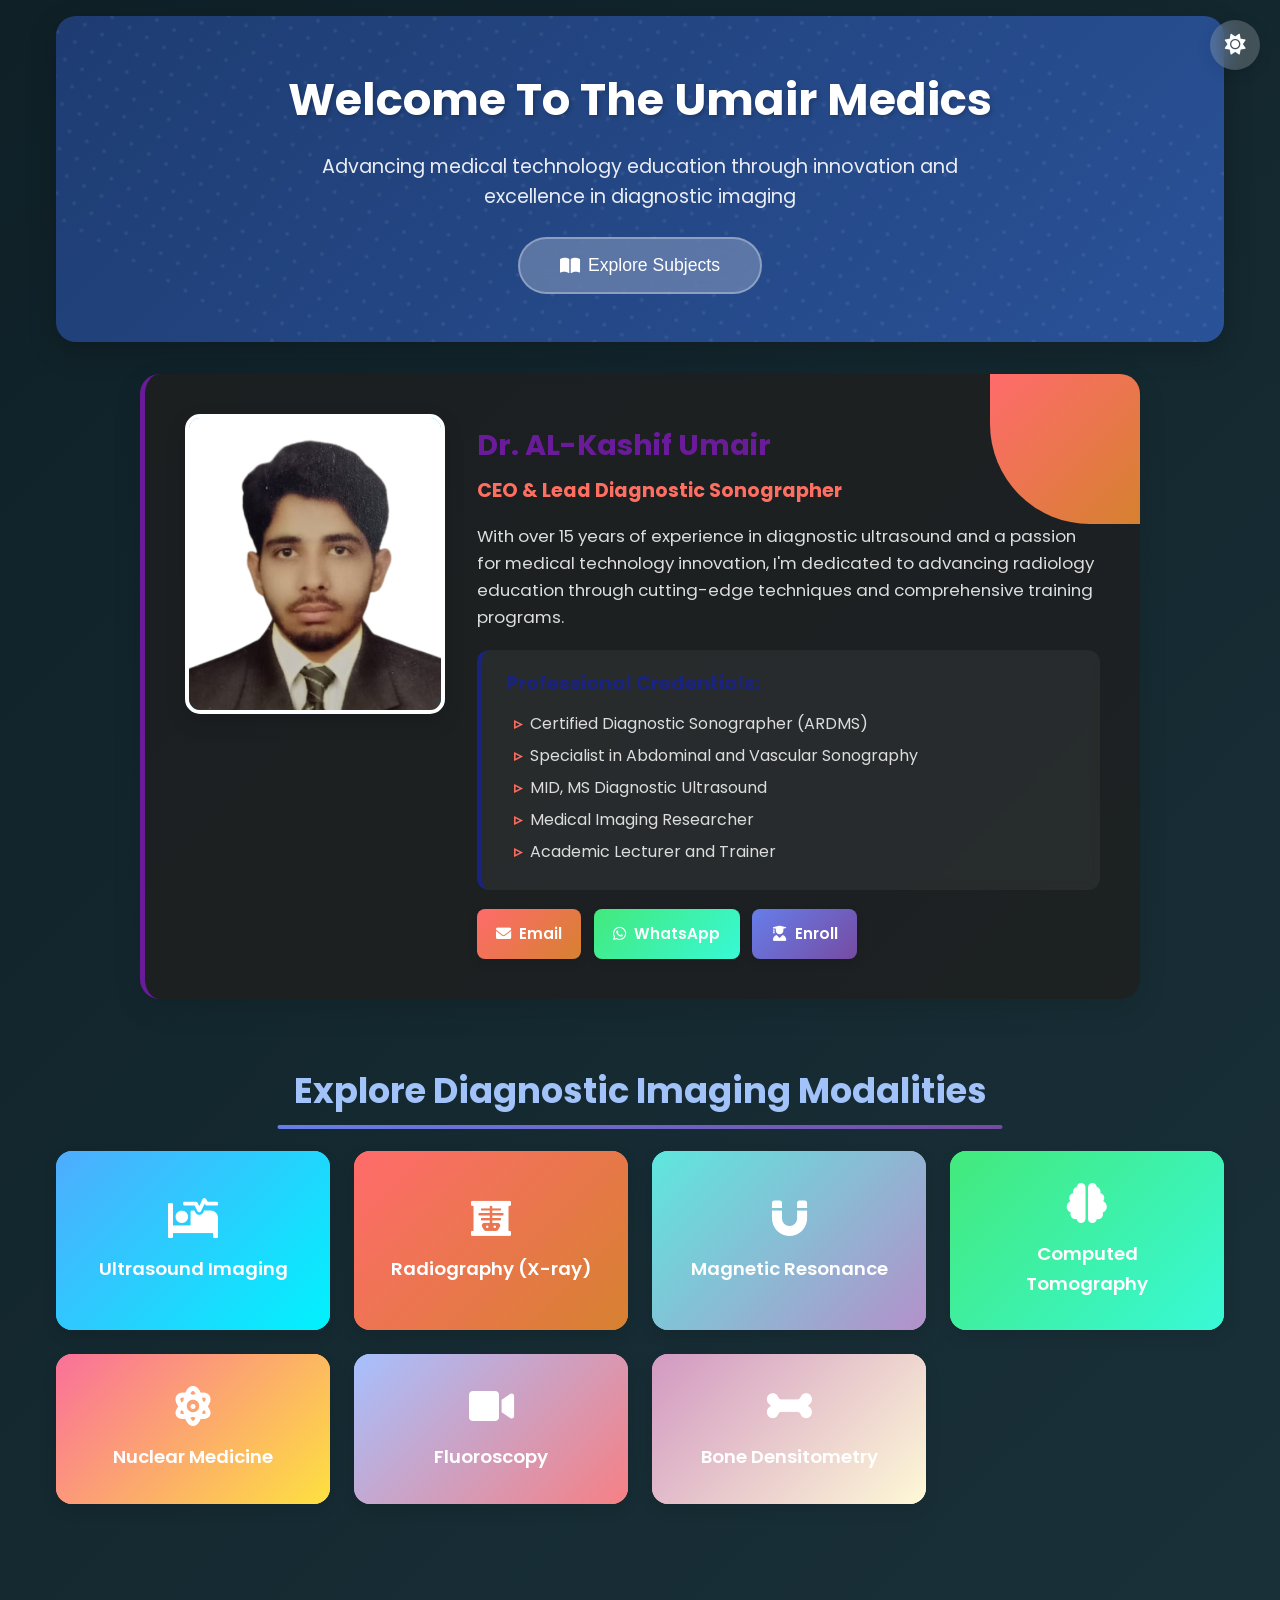
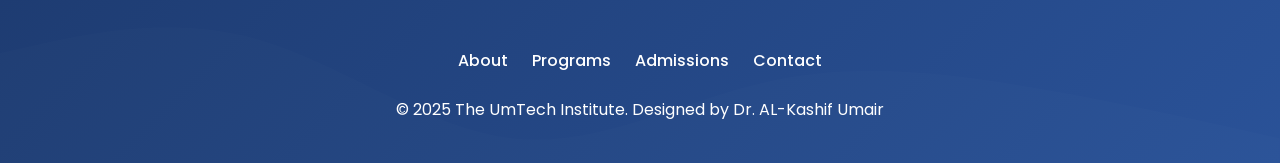
==== commit 8486060e: "Add files via upload" ====
--- a/index.html
+++ b/index.html
@@ -1,762 +1,795 @@
-<!DOCTYPE html>
-
-<html lang="en">
-<head>
-<meta charset="utf-8"/>
-<meta content="width=device-width, initial-scale=1.0" name="viewport"/>
-<title>Home | TheUmTech</title>
-<meta content="" name="description"/>
-<meta content="" name="keywords"/>
-<!-- Favicons -->
-<link href="assets/img/favicon.png" rel="icon"/>
-<link href="assets/img/apple-touch-icon.png" rel="apple-touch-icon"/>
-<!-- Fonts -->
-<link href="https://fonts.googleapis.com" rel="preconnect"/>
-<link crossorigin="" href="https://fonts.gstatic.com" rel="preconnect"/>
-<link href="https://fonts.googleapis.com/css2?family=Roboto:ital,wght@0,100;0,300;0,400;0,500;0,700;0,900;1,100;1,300;1,400;1,500;1,700;1,900&amp;family=Poppins:ital,wght@0,100;0,200;0,300;0,400;0,500;0,600;0,700;0,800;0,900;1,100;1,200;1,300;1,400;1,500;1,600;1,700;1,800;1,900&amp;family=Raleway:ital,wght@0,100;0,200;0,300;0,400;0,500;0,600;0,700;0,800;0,900;1,100;1,200;1,300;1,400;1,500;1,600;1,700;1,800;1,900&amp;display=swap" rel="stylesheet"/>
-<!-- Vendor CSS Files -->
-<!-- <link href="assets/vendor/bootstrap/css/bootstrap.min.css" rel="stylesheet">
-  <link href="assets/vendor/bootstrap-icons/bootstrap-icons.css" rel="stylesheet">
-  <link href="assets/vendor/aos/aos.css" rel="stylesheet">
-  <link href="assets/vendor/fontawesome-free/css/all.min.css" rel="stylesheet">
-  <link href="assets/vendor/glightbox/css/glightbox.min.css" rel="stylesheet">
-  <link href="assets/vendor/swiper/swiper-bundle.min.css" rel="stylesheet"> -->
-<!-- Main CSS File -->
-<link href="assets/css/main.css" rel="stylesheet"/>
-</head>
-<body class="index-page">
-<header class="header sticky-top" id="header">
-
-<div class="container d-flex justify-content-center justify-content-md-between">
-
-<div class="social-links d-none d-md-flex align-items-center">
-<a class="twitter" href="#"><i class="bi bi-twitter-x"></i></a>
-<a class="facebook" href="#"><i class="bi bi-facebook"></i></a>
-<a class="instagram" href="#"><i class="bi bi-instagram"></i></a>
-<a class="linkedin" href="#"><i class="bi bi-linkedin"></i></a>
-</div>
-</div>
-</div><!-- End Top Bar -->
-<div class="branding d-flex align-items-center">
-<div class="container position-relative d-flex align-items-center justify-content-between">
-<a class="logo d-flex align-items-center me-auto" href="index.html">
-<!-- Uncomment the line below if you also wish to use an image logo -->
-<!-- <img src="assets/img/logo.png" alt=""> -->
-<h1 class="sitename">TheUmTech</h1>
-</a>
-<nav class="navmenu" id="navmenu">
-<ul>
-<li><a class="active" href="#hero">Home<br/></a></li>
-<li><a href="#about">About</a></li>
-<li><a href="#services">Tutoring</a></li>
-<li><a href="#departments">Blog</a></li>
-<!-- <li><a href="#doctors">Doctors</a></li> -->
-<li class="dropdown"><a href="#"><span>Services</span> <i class="bi bi-chevron-down toggle-dropdown"></i></a>
-<ul>
-<!-- <li><a href="#">YouTube</a></li> -->
-<li><a href="https://www.slideshare.net/hafizumairm01/">Slides</a></li>
-<li class="dropdown"><a href="#"><span>Social Media</span> <i class="bi bi-chevron-down toggle-dropdown"></i></a>
-<ul>
-<li><a href="#">linkedin</a></li>
-<li><a href="#">TikTok</a></li>
-<li><a href="#">Twitter</a></li>
-<li><a href="https://www.facebook.com/1MUmairUllah">Facebook</a></li>
-<li><a href="#">Instagram</a></li>
-<li><a href="#">Whatsapp Group</a></li>
-</ul>
-</li>
-<li><a href="#">Deep Thinkers</a></li>
-<li><a href="#">Whatsapp Group</a></li>
-</ul>
-</li>
-<li><a href="#contact">Contact</a></li>
-</ul>
-<i class="mobile-nav-toggle d-xl-none bi bi-list"></i>
-</nav>
-<a class="cta-btn d-none d-sm-block" href="#appointment">"Let’s DO this—no regrets, no pauses, just pure, unstoppable momentum. You in?"</a>
-</div>
-</div>
-</header>
-<main class="main">
-<!-- Hero Section -->
-<section class="hero section light-background" id="hero">
-<img alt="" data-aos="fade-in" src="/theumtech.site/assets/img/hero-bg.png"
-   style="height:1270px;border-radius: 15px;padding-top: 40px;">
-<div class="container position-relative">
-<div class="welcome position-relative" data-aos="fade-down" data-aos-delay="100">
-<h2 style="color: #1fc133;">WELCOME TO TheUmTech</h2>
-</div><!-- End Welcome -->
-<div class="content row gy-4">
-<div class="col-lg-4 d-flex align-items-stretch">
-<div class="why-box" data-aos="zoom-out" data-aos-delay="200">
-<h3>Why Choose TheUmTech?</h3>
-<p >
-                <b>See Deeply. Teach Clearly. Advance Boldly.</b><br><br><br>
-                At TheUmTech, we combine clinical excellence, innovative education, and groundbreaking research to redefine ultrasound standards. As a specialist with years of expertise, I deliver precise diagnostics, mentor future radiology technologists through interactive, case-based training, and drive advancements in ultrasound technology. Whether you need accurate imaging, professional development, or research collaboration, TheUmTech is your trusted partner—where expertise meets innovation for better patient care and radiology excellence
-                <pre> – 
-
-
-
-
-</pre>
-              </p>
-<div class="text-center">
-<a class="more-btn" href="#about"><span>Learn More</span> <i class="bi bi-chevron-right"></i></a>
-</div>
-</div>
-</div><!-- End Why Box -->
-<div class="col-lg-8 d-flex align-items-stretch">
-<div class="d-flex flex-column justify-content-center"
-style="padding: 10px;">
-<div class="row gy-4">
-<div class="col-xl-4 d-flex align-items-stretch"
-style="padding: 10px;">
-
-<div class="icon-box" data-aos="zoom-out" data-aos-delay="300">
-<i class="bi bi-clipboard-data"></i>
-<h4>Precision in Imaging</h4>
-<p>Reflects your expertise in ultrasound diagnostics.</p>
-</div>
-</div><!-- End Icon Box -->
-<div class="col-xl-4 d-flex align-items-stretch"
-style="padding: 10px;">
-<div class="icon-box" data-aos="zoom-out" data-aos-delay="400">
-<i class="bi bi-gem"></i>
-<h4>Excellence in Teaching</h4>
-<p>Highlights your dedication to mentoring radiology technologists.</p>
-</div>
-</div><!-- End Icon Box -->
-<div class="col-xl-4 d-flex align-items-stretch"
-style="padding: 10px;">
-<div class="icon-box" data-aos="zoom-out" data-aos-delay="500">
-<i class="bi bi-inboxes"></i>
-<h4>Innovation in Discovery</h4>
-<p>Emphasizes your commitment to cutting-edge research.</p>
-</div>
-</div><!-- End Icon Box -->
-</div>
-</div>
-</div>
-</div><!-- End  Content-->
-</div>
-</section><!-- /Hero Section -->
-<!-- About Section -->
-<section class="about section" id="about">
-<div class="container">
-<div class="row gy-4 gx-5">
-<div class="col-lg-6 position-relative align-self-start" data-aos="fade-up" data-aos-delay="200">
-<img alt="" class="img-fluid" src="assets/img/about.jpg"/>
-<!-- <a class="glightbox pulsating-play-btn" href="https://www.youtube.com/watch?v=Y7f98aduVJ8"></a> -->
-</div>
-<div class="col-lg-6 content" data-aos="fade-up" data-aos-delay="100">
-<h3>About Us</h3>
-<p>
-              At TheUmTech, we are passionate about advancing ultrasound technology through precision diagnostics, innovative education, and cutting-edge research. Founded by a dedicated Ultrasound Specialist & Radiology Tutor, our mission is to bridge the gap between clinical practice and technological innovation, empowering healthcare professionals and improving patient outcomes.
-            </p>
-<ul>
-<li>
-<i class="fa-solid fa-vial-circle-check"></i>
-<div>
-<h5>Expertise You Can Trust</h5>
-<p>With years of hands-on experience in ultrasound diagnostics and radiology training, we deliver accurate, patient-centered imaging solutions while mentoring the next generation of radiology technologists.</p>
-</div>
-</li>
-<li>
-<i class="fa-solid fa-pump-medical"></i>
-<div>
-<h5>Education That Transforms</h5>
-<p>Our interactive, case-based training programs equip radiology professionals with the skills to excel in fast-paced clinical environments. From foundational techniques to advanced applications, we make learning engaging and practical.</p>
-</div>
-</li>
-<li>
-<i class="fa-solid fa-heart-circle-xmark"></i>
-<div>
-<h5> Research That Drives Progress</h5>
-<p>We collaborate with healthcare institutions and tech innovators to explore AI-assisted diagnostics, 3D/4D imaging, and workflow optimization, ensuring our methods stay at the forefront of the field.</p>
-</div>
-</li>
-</ul>
-</div>
-</div>
-</div>
-
-<h2>About Me</h2>
-<p><strong>Muhammad Umair Ullah</strong> is a skilled radiology technologist, ultrasound tutor, and researcher. He currently serves as a Lecturer in the Radiology Technician Program at Quaid-E-Azam Institute of Nursing &amp; AHS, Lahore. With hands-on experience in ultrasound, X-ray, CT, MRI, and other imaging modalities, he is committed to excellence in medical imaging and education.</p>
-</section><!-- /About Section -->
-<!-- Stats Section -->
-<section class="stats section light-background" id="stats">
-<div class="container" data-aos="fade-up" data-aos-delay="100">
-<div class="row gy-4">
-<div class="col-lg-3 col-md-6 d-flex flex-column align-items-center">
-<i class="fa-solid fa-user-doctor"></i>
-<div class="stats-item">
-<span class="purecounter" data-purecounter-duration="1" data-purecounter-end="85" data-purecounter-start="0"></span>
-<p>Doctors</p>
-</div>
-</div><!-- End Stats Item -->
-<div class="col-lg-3 col-md-6 d-flex flex-column align-items-center">
-<i class="fa-regular fa-hospital"></i>
-<div class="stats-item">
-<span class="purecounter" data-purecounter-duration="1" data-purecounter-end="18" data-purecounter-start="0"></span>
-<p>Departments</p>
-</div>
-</div><!-- End Stats Item -->
-<div class="col-lg-3 col-md-6 d-flex flex-column align-items-center">
-<i class="fas fa-flask"></i>
-<div class="stats-item">
-<span class="purecounter" data-purecounter-duration="1" data-purecounter-end="12" data-purecounter-start="0"></span>
-<p>Research Labs</p>
-</div>
-</div><!-- End Stats Item -->
-<div class="col-lg-3 col-md-6 d-flex flex-column align-items-center">
-<i class="fas fa-award"></i>
-<div class="stats-item">
-<span class="purecounter" data-purecounter-duration="1" data-purecounter-end="150" data-purecounter-start="0"></span>
-<p>Awards</p>
-</div>
-</div><!-- End Stats Item -->
-</div>
-</div>
-</section><!-- /Stats Section -->
-
-<div class="services">
-<video  controls  class="video1234"  src="/theumtech.site/assets/img/about.mp4"  >
-
-</a>
-
-</div>
-
-<!-- Services Section -->
-<section class="services section" id="services">
-<!-- Section Title -->
-<div class="container section-title" data-aos="fade-up">
-<h2>Services</h2>
-<p>Necessitatibus eius consequatur ex aliquid fuga eum quidem sint consectetur velit</p>
-</div><!-- End Section Title -->
-<div class="container">
-<div class="row gy-4">
-<div class="col-lg-4 col-md-6" data-aos="fade-up" data-aos-delay="100">
-<div class="service-item position-relative">
-<div class="icon">
-<i class="fas fa-heartbeat"></i>
-</div>
-<a class="stretched-link" href="#">
-<h3>Nesciunt Mete</h3>
-</a>
-<p>Provident nihil minus qui consequatur non omnis maiores. Eos accusantium minus dolores iure perferendis tempore et consequatur.</p>
-</div>
-</div><!-- End Service Item -->
-<div class="col-lg-4 col-md-6" data-aos="fade-up" data-aos-delay="200">
-<div class="service-item position-relative">
-<div class="icon">
-<i class="fas fa-pills"></i>
-</div>
-<a class="stretched-link" href="#">
-<h3>Eosle Commodi</h3>
-</a>
-<p>Ut autem aut autem non a. Sint sint sit facilis nam iusto sint. Libero corrupti neque eum hic non ut nesciunt dolorem.</p>
-</div>
-</div><!-- End Service Item -->
-<div class="col-lg-4 col-md-6" data-aos="fade-up" data-aos-delay="300">
-<div class="service-item position-relative">
-<div class="icon">
-<i class="fas fa-hospital-user"></i>
-</div>
-<a class="stretched-link" href="#">
-<h3>Ledo Markt</h3>
-</a>
-<p>Ut excepturi voluptatem nisi sed. Quidem fuga consequatur. Minus ea aut. Vel qui id voluptas adipisci eos earum corrupti.</p>
-</div>
-</div><!-- End Service Item -->
-<div class="col-lg-4 col-md-6" data-aos="fade-up" data-aos-delay="400">
-<div class="service-item position-relative">
-<div class="icon">
-<i class="fas fa-dna"></i>
-</div>
-<a class="stretched-link" href="#">
-<h3>Asperiores Commodit</h3>
-</a>
-<p>Non et temporibus minus omnis sed dolor esse consequatur. Cupiditate sed error ea fuga sit provident adipisci neque.</p>
-<a class="stretched-link" href="#"></a>
-</div>
-</div><!-- End Service Item -->
-<div class="col-lg-4 col-md-6" data-aos="fade-up" data-aos-delay="500">
-<div class="service-item position-relative">
-<div class="icon">
-<i class="fas fa-wheelchair"></i>
-</div>
-<a class="stretched-link" href="#">
-<h3>Velit Doloremque</h3>
-</a>
-<p>Cumque et suscipit saepe. Est maiores autem enim facilis ut aut ipsam corporis aut. Sed animi at autem alias eius labore.</p>
-<a class="stretched-link" href="#"></a>
-</div>
-</div><!-- End Service Item -->
-<div class="col-lg-4 col-md-6" data-aos="fade-up" data-aos-delay="600">
-<div class="service-item position-relative">
-<div class="icon">
-<i class="fas fa-notes-medical"></i>
-</div>
-<a class="stretched-link" href="#">
-<h3>Dolori Architecto</h3>
-</a>
-<p>Hic molestias ea quibusdam eos. Fugiat enim doloremque aut neque non et debitis iure. Corrupti recusandae ducimus enim.</p>
-<a class="stretched-link" href="#"></a>
-</div>
-</div><!-- End Service Item -->
-</div>
-</div>
-</section><!-- /Services Section -->
-<!-- Appointment Section -->
-<section class="appointment section" id="Appointment">
-<!-- Section Title -->
-<div class="container section-title" data-aos="fade-up">
-<h2>Registration</h2>
-<p>For Any </p>
-</div><!-- End Section Title -->
-<div class="container" data-aos="fade-up" data-aos-delay="100">
-<form action="forms/appointment.php" class="php-email-form" method="post" role="form">
-<div class="row">
-<div class="col-md-4 form-group">
-<input class="form-control" id="name" name="name" placeholder="Your Name" required="" type="text"/>
-</div>
-<div class="col-md-4 form-group mt-3 mt-md-0">
-<input class="form-control" id="email" name="email" placeholder="Your Email" required="" type="email"/>
-</div>
-<div class="col-md-4 form-group mt-3 mt-md-0">
-<input class="form-control" id="phone" name="phone" placeholder="Your Phone" required="" type="tel"/>
-</div>
-</div>
-<div class="row">
-<div class="col-md-4 form-group mt-3">
-<input class="form-control datepicker" id="date" name="date" placeholder="Appointment Date" required="" type="datetime-local"/>
-</div>
-<div class="col-md-4 form-group mt-3">
-<select class="form-select" id="department" name="department" required="">
-<option value="">Select Department</option>
-<option value="Department 1">Department 1</option>
-<option value="Department 2">Department 2</option>
-<option value="Department 3">Department 3</option>
-</select>
-</div>
-<div class="col-md-4 form-group mt-3">
-<select class="form-select" id="doctor" name="doctor" required="">
-<option value="">Select Doctor</option>
-<option value="Doctor 1">Doctor 1</option>
-<option value="Doctor 2">Doctor 2</option>
-<option value="Doctor 3">Doctor 3</option>
-</select>
-</div>
-</div>
-<div class="form-group mt-3">
-<textarea class="form-control" name="message" placeholder="Message (Optional)" rows="5"></textarea>
-</div>
-<div class="mt-3">
-<div class="loading">Loading</div>
-<div class="error-message"></div>
-<div class="sent-message">Your appointment request has been sent successfully. Thank you!</div>
-<div class="text-center"><button type="submit">Lets Do It</button></div>
-</div>
-</form>
-</div>
-</section><!-- /Appointment Section -->
-<!-- Departments Section -->
-<section class="departments section" id="departments">
-<!-- Section Title -->
-<div class="container section-title" data-aos="fade-up">
-<h2>Departments</h2>
-<p>For Any Query You Can Approach Us!</p>
-</div><!-- End Section Title -->
-<div class="container" data-aos="fade-up" data-aos-delay="100">
-<div class="row">
-<div class="col-lg-3">
-<ul class="nav nav-tabs flex-column">
-<li class="nav-item">
-<a class="nav-link active show" data-bs-toggle="tab" href="#departments-tab-1">Cardiology</a>
-</li>
-<li class="nav-item">
-<a class="nav-link" data-bs-toggle="tab" href="#departments-tab-2">Neurology</a>
-</li>
-<li class="nav-item">
-<a class="nav-link" data-bs-toggle="tab" href="#departments-tab-3">Hepatology</a>
-</li>
-<li class="nav-item">
-<a class="nav-link" data-bs-toggle="tab" href="#departments-tab-4">Pediatrics</a>
-</li>
-<li class="nav-item">
-<a class="nav-link" data-bs-toggle="tab" href="#departments-tab-5">Eye Care</a>
-</li>
-</ul>
-</div>
-<div class="col-lg-9 mt-4 mt-lg-0">
-<div class="tab-content">
-<div class="tab-pane active show" id="departments-tab-1">
-<div class="row">
-<div class="col-lg-8 details order-2 order-lg-1">
-<h3>Cardiology</h3>
-<p class="fst-italic">Qui laudantium consequatur laborum sit qui ad sapiente dila parde sonata raqer a videna mareta paulona marka</p>
-<p>Et nobis maiores eius. Voluptatibus ut enim blanditiis atque harum sint. Laborum eos ipsum ipsa odit magni. Incidunt hic ut molestiae aut qui. Est repellat minima eveniet eius et quis magni nihil. Consequatur dolorem quaerat quos qui similique accusamus nostrum rem vero</p>
-</div>
-<div class="col-lg-4 text-center order-1 order-lg-2">
-<img alt="" class="img-fluid" src="assets/img/departments-1.jpg"/>
-</div>
-</div>
-</div>
-<div class="tab-pane" id="departments-tab-2">
-<div class="row">
-<div class="col-lg-8 details order-2 order-lg-1">
-<h3>Et blanditiis nemo veritatis excepturi</h3>
-<p class="fst-italic">Qui laudantium consequatur laborum sit qui ad sapiente dila parde sonata raqer a videna mareta paulona marka</p>
-<p>Ea ipsum voluptatem consequatur quis est. Illum error ullam omnis quia et reiciendis sunt sunt est. Non aliquid repellendus itaque accusamus eius et velit ipsa voluptates. Optio nesciunt eaque beatae accusamus lerode pakto madirna desera vafle de nideran pal</p>
-</div>
-<div class="col-lg-4 text-center order-1 order-lg-2">
-<img alt="" class="img-fluid" src="assets/img/departments-2.jpg"/>
-</div>
-</div>
-</div>
-<div class="tab-pane" id="departments-tab-3">
-<div class="row">
-<div class="col-lg-8 details order-2 order-lg-1">
-<h3>Impedit facilis occaecati odio neque aperiam sit</h3>
-<p class="fst-italic">Eos voluptatibus quo. Odio similique illum id quidem non enim fuga. Qui natus non sunt dicta dolor et. In asperiores velit quaerat perferendis aut</p>
-<p>Iure officiis odit rerum. Harum sequi eum illum corrupti culpa veritatis quisquam. Neque necessitatibus illo rerum eum ut. Commodi ipsam minima molestiae sed laboriosam a iste odio. Earum odit nesciunt fugiat sit ullam. Soluta et harum voluptatem optio quae</p>
-</div>
-<div class="col-lg-4 text-center order-1 order-lg-2">
-<img alt="" class="img-fluid" src="assets/img/departments-3.jpg"/>
-</div>
-</div>
-</div>
-<div class="tab-pane" id="departments-tab-4">
-<div class="row">
-<div class="col-lg-8 details order-2 order-lg-1">
-<h3>Fuga dolores inventore laboriosam ut est accusamus laboriosam dolore</h3>
-<p class="fst-italic">Totam aperiam accusamus. Repellat consequuntur iure voluptas iure porro quis delectus</p>
-<p>Eaque consequuntur consequuntur libero expedita in voluptas. Nostrum ipsam necessitatibus aliquam fugiat debitis quis velit. Eum ex maxime error in consequatur corporis atque. Eligendi asperiores sed qui veritatis aperiam quia a laborum inventore</p>
-</div>
-<div class="col-lg-4 text-center order-1 order-lg-2">
-<img alt="" class="img-fluid" src="assets/img/departments-4.jpg"/>
-</div>
-</div>
-</div>
-<div class="tab-pane" id="departments-tab-5">
-<div class="row">
-<div class="col-lg-8 details order-2 order-lg-1">
-<h3>Est eveniet ipsam sindera pad rone matrelat sando reda</h3>
-<p class="fst-italic">Omnis blanditiis saepe eos autem qui sunt debitis porro quia.</p>
-<p>Exercitationem nostrum omnis. Ut reiciendis repudiandae minus. Omnis recusandae ut non quam ut quod eius qui. Ipsum quia odit vero atque qui quibusdam amet. Occaecati sed est sint aut vitae molestiae voluptate vel</p>
-</div>
-<div class="col-lg-4 text-center order-1 order-lg-2">
-<img alt="" class="img-fluid" src="assets/img/departments-5.jpg"/>
-</div>
-</div>
-</div>
-</div>
-</div>
-</div>
-</div>
-
-<h2>Professional Experience</h2>
-<ul>
-<li><strong>Lecturer, Radiology Technician Program</strong> – Quaid-E-Azam Institute of Nursing &amp; AHS (Nov 2024 – Present)</li>
-<li><strong>Internee Radiographer</strong> – Islamabad Diagnostic Centre (Dec 2023 – Mar 2024)</li>
-<li><strong>Internee Radiographer</strong> – The University of Lahore (Jun 2022 – Aug 2023)</li>
-</ul>
-<h2>Education</h2>
-<ul>
-<li><strong>Master of Science in Diagnostic Ultrasound</strong> – Green International University (2024 – Present)</li>
-<li><strong>Medical Imaging Doctor</strong> – The University of Lahore (2018 – 2023)</li>
-</ul>
-</section><!-- /Departments Section -->
-
-<!-- Faq Section -->
-<section class="faq section light-background" id="faq">
-<!-- Section Title -->
-<div class="container section-title" data-aos="fade-up">
-<h2>Frequently Asked Questions</h2>
-<p> For</p>
-</div><!-- End Section Title -->
-<div class="container">
-<div class="row justify-content-center">
-<div class="col-lg-10" data-aos="fade-up" data-aos-delay="100">
-<div class="faq-container">
-<div class="faq-item faq-active">
-<h3>What is TheUMTech.site’s focus in Radiology?</h3>
-<div class="faq-content">
-<p>We provide educational resources, imaging guides, and tech support for radiology students, professionals, and researchers.</p>
-</div>
-<i class="faq-toggle bi bi-chevron-right"></i>
-</div><!-- End Faq item-->
-<div class="faq-item">
-<h3>Do you offer radiology software tutorials?</h3>
-<div class="faq-content">
-<p>Yes! Explore step-by-step guides for [PACS, DICOM viewers, AI tools, etc.] in our Tutorials section.</p>
-</div>
-<i class="faq-toggle bi bi-chevron-right"></i>
-</div><!-- End Faq item-->
-<div class="faq-item">
-<h3>How can I access practice datasets (DICOM images)?</h3>
-<div class="faq-content">
-<p>Download free anonymized cases from our Resources page or request custom datasets via email.</p>
-</div>
-<i class="faq-toggle bi bi-chevron-right"></i>
-</div><!-- End Faq item-->
-<div class="faq-item">
-<h3>Is this site affiliated with a university or hospital?</h3>
-<div class="faq-content">
-<p>No. TheUMTech.site is an independent radiology resource platform.</p>
-</div>
-<i class="faq-toggle bi bi-chevron-right"></i>
-</div><!-- End Faq item-->
-<div class="faq-item">
-<h3>Can I submit my radiology research/case studies?</h3>
-<div class="faq-content">
-<p>We welcome collaborations! Email ceo@theumtech.site with your proposal.</p>
-</div>
-<i class="faq-toggle bi bi-chevron-right"></i>
-</div><!-- End Faq item-->
-<div class="faq-item">
-<h3>Who do I contact for technical issues with imaging tools?</h3>
-<div class="faq-content">
-<p>Report bugs or request help at ceo@theumtech.site (include screenshots if possible).</p>
-</div>
-<i class="faq-toggle bi bi-chevron-right"></i>
-</div><!-- End Faq item-->
-</div>
-</div><!-- End Faq Column-->
-</div>
-</div>
-</section><!-- /Faq Section -->
-
-<!-- Gallery Section -->
-<section class="gallery section" id="gallery">
-<!-- Section Title -->
-<div class="container section-title" data-aos="fade-up">
-<h2>Gallery</h2>
-<p>Necessitatibus eius consequatur ex aliquid fuga eum quidem sint consectetur velit</p>
-</div><!-- End Section Title -->
-<div class="container-fluid" data-aos="fade-up" data-aos-delay="100">
-<div class="row g-0">
-<div class="col-lg-3 col-md-4">
-<div class="gallery-item">
-<a class="glightbox" data-gallery="images-gallery" href="assets/img/gallery/gallery-1.jpg">
-<img alt="" class="img-fluid" src="assets/img/gallery/gallery-1.jpg"/>
-</a>
-</div>
-</div><!-- End Gallery Item -->
-<div class="col-lg-3 col-md-4">
-<div class="gallery-item">
-<a class="glightbox" data-gallery="images-gallery" href="assets/img/gallery/gallery-2.jpg">
-<img alt="" class="img-fluid" src="assets/img/gallery/gallery-2.jpg"/>
-</a>
-</div>
-</div><!-- End Gallery Item -->
-<div class="col-lg-3 col-md-4">
-<div class="gallery-item">
-<a class="glightbox" data-gallery="images-gallery" href="assets/img/gallery/gallery-3.jpg">
-<img alt="" class="img-fluid" src="assets/img/gallery/gallery-3.jpg"/>
-</a>
-</div>
-</div><!-- End Gallery Item -->
-<div class="col-lg-3 col-md-4">
-<div class="gallery-item">
-<a class="glightbox" data-gallery="images-gallery" href="assets/img/gallery/gallery-4.jpg">
-<img alt="" class="img-fluid" src="assets/img/gallery/gallery-4.jpg"/>
-</a>
-</div>
-</div><!-- End Gallery Item -->
-<div class="col-lg-3 col-md-4">
-<div class="gallery-item">
-<a class="glightbox" data-gallery="images-gallery" href="assets/img/gallery/gallery-5.jpg">
-<img alt="" class="img-fluid" src="assets/img/gallery/gallery-5.jpg"/>
-</a>
-</div>
-</div><!-- End Gallery Item -->
-<div class="col-lg-3 col-md-4">
-<div class="gallery-item">
-<a class="glightbox" data-gallery="images-gallery" href="assets/img/gallery/gallery-6.jpg">
-<img alt="" class="img-fluid" src="assets/img/gallery/gallery-6.jpg"/>
-</a>
-</div>
-</div><!-- End Gallery Item -->
-<div class="col-lg-3 col-md-4">
-<div class="gallery-item">
-<a class="glightbox" data-gallery="images-gallery" href="assets/img/gallery/gallery-7.jpg">
-<img alt="" class="img-fluid" src="assets/img/gallery/gallery-7.jpg"/>
-</a>
-</div>
-</div><!-- End Gallery Item -->
-<div class="col-lg-3 col-md-4">
-<div class="gallery-item">
-<a class="glightbox" data-gallery="images-gallery" href="assets/img/gallery/gallery-8.jpg">
-<img alt="" class="img-fluid" src="assets/img/gallery/gallery-8.jpg"/>
-</a>
-</div>
-</div><!-- End Gallery Item -->
-</div>
-</div>
-</section><!-- /Gallery Section -->
-<!-- Contact Section -->
-<section class="contact section" id="contact">
-<!-- Section Title -->
-<div class="container section-title" data-aos="fade-up">
-<h2>Contact</h2>
-<p>For Any Query You Can Contact At Any Time !</p>
-</div><!-- End Section Title -->
-<div class="mb-5" data-aos="fade-up" data-aos-delay="200">
-<iframe
-  src="https://www.google.com/maps/embed?pb=!1m18!1m12!1m3!1dYOUR_LATITUDE!2dYOUR_LONGITUDE!3dZOOM_LEVEL!2m3!1f0!2f0!3f0!3m2!1i1024!2i768!4f13.1!3m3!1m2!1s0x0%3A0x0!2zMzHCsDEwJzMwLjUiTiA3McKwMTInMzYuMyJF!5e0!3m2!1sen!2sus!4v1718201268712"
-  width="100%"
-  height="270"
-  style="border:0;"
-  allowfullscreen=""
-  loading="lazy"
-  referrerpolicy="no-referrer-when-downgrade">
-</iframe></div><!-- End Google Maps -->
-<div class="container" data-aos="fade-up" data-aos-delay="100">
-<div class="row gy-4">
-<div class="col-lg-4">
-<div class="info-item d-flex" data-aos="fade-up" data-aos-delay="300">
-<i class="bi bi-geo-alt flex-shrink-0"></i>
-<div>
-<h3>Location</h3>
-<p>Lahore Pkistan</p>
-</div>
-</div><!-- End Info Item -->
-<div class="info-item d-flex" data-aos="fade-up" data-aos-delay="400">
-<i class="bi bi-telephone flex-shrink-0"></i>
-<div>
-<h3>Call Us</h3>
-<p>+923072441718</p>
-</div>
-</div><!-- End Info Item -->
-<div class="info-item d-flex" data-aos="fade-up" data-aos-delay="500">
-<i class="bi bi-envelope flex-shrink-0"></i>
-<div>
-<h3>Email Us</h3>
-<p>hafizumairm01@gmail.com</p>
-</div>
-</div><!-- End Info Item -->
-</div>
-<div class="col-lg-8">
-<form action="forms/contact.php" class="php-email-form" data-aos="fade-up" data-aos-delay="200" method="post">
-<div class="row gy-4">
-<div class="col-md-6">
-<input class="form-control" name="name" placeholder="Your Name" required="" type="text"/>
-</div>
-<div class="col-md-6">
-<input class="form-control" name="email" placeholder="Your Email" required="" type="email"/>
-</div>
-<div class="col-md-12">
-<input class="form-control" name="subject" placeholder="Subject" required="" type="text"/>
-</div>
-<div class="col-md-12">
-<textarea class="form-control" name="message" placeholder="Message" required="" rows="6"></textarea>
-</div>
-<div class="col-md-12 text-center">
-<div class="loading">Loading</div>
-<div class="error-message"></div>
-<div class="sent-message">Your message has been sent. Thank you!</div>
-<button type="submit">Send Message</button>
-</div>
-</div>
-</form>
-</div><!-- End Contact Form -->
-</div>
-</div>
-
-<h2>Contact</h2>
-<p>Email: <a href="mailto:hafizumairm01@gmail.com">hafizumairm01@gmail.com</a><br/>
-Phone: +92 3072441718<br/>
-WhatsApp: +92 3072441718</p>
-<p><a class="btn btn-primary" download="" href="xRAY.pdf">Download My CV</a></p>
-</section><!-- /Contact Section -->
-</main>
-<footer class="footer light-background" id="footer">
-<div class="container footer-top">
-<div class="row gy-4">
-<div class="col-lg-4 col-md-6 footer-about">
-<a class="logo d-flex align-items-center" href="index.html">
-<span class="sitename">Medilab</span>
-</a>
-<div class="footer-contact pt-3">
-<p>A108 Adam Street</p>
-<p>New York, NY 535022</p>
-<p class="mt-3"><strong>Phone:</strong> <span>+1 5589 55488 55</span></p>
-<p><strong>Email:</strong> <span>hafizumairm01@gmail.com</span></p>
-</div>
-<div class="social-links d-flex mt-4">
-<a href=""><i class="bi bi-twitter-x"></i></a>
-<a href=""><i class="bi bi-facebook"></i></a>
-<a href=""><i class="bi bi-instagram"></i></a>
-<a href=""><i class="bi bi-linkedin"></i></a>
-</div>
-</div>
-<div class="col-lg-2 col-md-3 footer-links">
-<h4>Useful Links</h4>
-<ul>
-<li><a href="#">Home</a></li>
-<li><a href="#">About us</a></li>
-<li><a href="#">Services</a></li>
-<li><a href="#">Terms of service</a></li>
-<li><a href="#">Privacy policy</a></li>
-</ul>
-</div>
-<div class="col-lg-2 col-md-3 footer-links">
-<h4>Our Services</h4>
-<ul>
-<li><a href="#">Web Design</a></li>
-<li><a href="#">Web Development</a></li>
-<li><a href="#">Product Management</a></li>
-<li><a href="#">Marketing</a></li>
-<li><a href="#">Graphic Design</a></li>
-</ul>
-</div>
-<div class="col-lg-2 col-md-3 footer-links">
-<h4>Hic solutasetp</h4>
-<ul>
-<li><a href="#">Molestiae accusamus iure</a></li>
-<li><a href="#">Excepturi dignissimos</a></li>
-<li><a href="#">Suscipit distinctio</a></li>
-<li><a href="#">Dilecta</a></li>
-<li><a href="#">Sit quas consectetur</a></li>
-</ul>
-</div>
-<div class="col-lg-2 col-md-3 footer-links">
-<h4>Nobis illum</h4>
-<ul>
-<li><a href="#">Ipsam</a></li>
-<li><a href="#">Laudantium dolorum</a></li>
-<li><a href="#">Dinera</a></li>
-<li><a href="#">Trodelas</a></li>
-<li><a href="#">Flexo</a></li>
-</ul>
-</div>
-</div>
-</div>
-<div class="container copyright text-center mt-4">
-<p>© <span>Copyright</span> <strong class="px-1 sitename">Medilab</strong> <span>All Rights Reserved</span></p>
-<div class="credits">
-<!-- All the links in the footer should remain intact. -->
-<!-- You can delete the links only if you've purchased the pro version. -->
-<!-- Licensing information: https://bootstrapmade.com/license/ -->
-<!-- Purchase the pro version with working PHP/AJAX contact form: [buy-url] -->
-        <!-- Designed by <a href="https://bootstrapmade.com/">BootstrapMade</a> -->
-</div>
-</div>
-</footer>
-<!-- Scroll Top -->
-<a class="scroll-top d-flex align-items-center justify-content-center" href="#" id="scroll-top"><i class="bi bi-arrow-up-short"></i></a>
-<!-- Preloader -->
-<!-- <div id="preloader"></div> -->
-<!-- Vendor JS Files -->
-<!-- <script src="assets/vendor/bootstrap/js/bootstrap.bundle.min.js"></script>
-  <script src="assets/vendor/php-email-form/validate.js"></script>
-  <script src="assets/vendor/aos/aos.js"></script>
-  <script src="assets/vendor/glightbox/js/glightbox.min.js"></script>
-  <script src="assets/vendor/purecounter/purecounter_vanilla.js"></script>
-  <script src="assets/vendor/swiper/swiper-bundle.min.js"></script> -->
-<!-- Main JS File -->
-<!-- <script src="assets/js/main.js"></script> -->
-</body>
-<script src="/theumtech.site/index.js"></script>
+<!DOCTYPE html>
+<html lang="en">
+<head>
+  <meta charset="UTF-8" />
+  <meta name="viewport" content="width=device-width, initial-scale=1.0"/>
+  <meta name="description" content="The Umair Medics - Premier Diagnostic Imaging Education">
+  <meta name="keywords" content="diagnostic imaging, ultrasound, x-ray, MRI, CT scan, medical education">
+  <title>TheUmTech | Advanced Diagnostic Imaging Institute</title>
+  <link rel="stylesheet" href="https://cdnjs.cloudflare.com/ajax/libs/font-awesome/6.0.0-beta3/css/all.min.css" />
+  <link href="https://fonts.googleapis.com/css2?family=Poppins:wght@300;400;500;600;700&display=swap" rel="stylesheet">
+
+  <style>
+    :root {
+      --primary-color: #1a237e;
+      --primary-light: #534bae;
+      --secondary-color: #ff6f61;
+      --accent-color: #25D366;
+      --light-bg: #f8f9fa;
+      --card-bg: #ffffff;
+      --text-color: #2d3748;
+      --text-light: #4a5568;
+      --brand-color: #6a1b9a;
+      --gradient-1: linear-gradient(135deg, #667eea 0%, #764ba2 100%);
+      --gradient-2: linear-gradient(135deg, #ff6b6b 0%, #d68130 100%);
+      --gradient-3: linear-gradient(135deg, #4facfe 0%, #00f2fe 100%);
+      --gradient-4: linear-gradient(135deg, #43e97b 0%, #38f9d7 100%);
+      --gradient-5: linear-gradient(135deg, #fa709a 0%, #fee140 100%);
+      --gradient-6: linear-gradient(135deg, #a6c0fe 0%, #f68084 100%);
+      --gradient-7: linear-gradient(135deg, #5ee7df 0%, #b490ca 100%);
+      --gradient-8: linear-gradient(135deg, #d299c2 0%, #fef9d7 100%);
+    }
+
+    * { 
+      margin: 0; 
+      padding: 0; 
+      box-sizing: border-box; 
+    }
+    
+    body {
+      font-family: 'Poppins', sans-serif;
+      background: linear-gradient(135deg, #0f2027, #203a43, #2c5364);
+      background-size: 300% 300%;
+      animation: gradientShift 15s ease infinite;
+      color: #eaeaea;
+      line-height: 1.6;
+      overflow-x: hidden;
+      transition: background 1s ease, color 1s ease;
+    }
+
+    @keyframes gradientShift {
+      0% { background-position: 0% 50%; }
+      50% { background-position: 100% 50%; }
+      100% { background-position: 0% 50%; }
+    }
+
+    .container {
+      max-width: 1200px;
+      margin: 0 auto;
+      padding: 1rem;
+    }
+
+    /* Welcome Section with Enhanced Animations */
+    .welcome-section {
+      text-align: center;
+      margin-bottom: 2rem;
+      padding: 3rem 1rem;
+      background: linear-gradient(135deg, #1e3c72, #2a5298);
+      border-radius: 20px;
+      color: white;
+      box-shadow: 0 10px 30px rgba(0,0,0,0.2);
+      position: relative;
+      overflow: hidden;
+      animation: fadeInUp 1.2s ease-out;
+    }
+
+    .welcome-section::before {
+      content: '';
+      position: absolute;
+      top: -50%;
+      left: -50%;
+      width: 200%;
+      height: 200%;
+      background: radial-gradient(circle, rgba(255,255,255,0.1) 0%, transparent 20%);
+      background-size: 20px 20px;
+      transform: rotate(30deg);
+      pointer-events: none;
+    }
+
+    .welcome-heading {
+      font-size: 2.8rem;
+      margin-bottom: 1rem;
+      font-weight: 700;
+      text-shadow: 2px 2px 4px rgba(0,0,0,0.2);
+      animation: textGlow 3s ease-in-out infinite alternate;
+    }
+
+    @keyframes textGlow {
+      from { text-shadow: 2px 2px 4px rgba(0,0,0,0.2); }
+      to { text-shadow: 2px 2px 20px rgba(255,255,255,0.5); }
+    }
+
+    .welcome-subheading {
+      font-size: 1.2rem;
+      margin-bottom: 1.5rem;
+      color: rgba(255,255,255,0.9);
+      max-width: 700px;
+      margin-left: auto;
+      margin-right: auto;
+      animation: fadeIn 2s ease-out 0.5s both;
+    }
+
+    .welcome-button {
+      padding: 1rem 2.5rem;
+      font-size: 1.1rem;
+      border-radius: 50px;
+      background: rgba(255,255,255,0.25);
+      backdrop-filter: blur(10px);
+      color: white;
+      border: 2px solid rgba(255,255,255,0.3);
+      cursor: pointer;
+      transition: all 0.4s ease;
+      position: relative;
+      overflow: hidden;
+      animation: pulse 2s infinite;
+      display: inline-flex;
+      align-items: center;
+      gap: 0.5rem;
+    }
+
+    .welcome-button:hover { 
+      background: rgba(255,255,255,0.35); 
+      transform: translateY(-5px);
+      box-shadow: 0 10px 20px rgba(0,0,0,0.2);
+    }
+
+    @keyframes pulse {
+      0% { box-shadow: 0 0 0 0 rgba(255, 255, 255, 0.4); }
+      70% { box-shadow: 0 0 0 15px rgba(255, 255, 255, 0); }
+      100% { box-shadow: 0 0 0 0 rgba(255, 255, 255, 0); }
+    }
+
+    /* Profile Section with Enhanced Animations */
+    .profile-container {
+      display: flex;
+      flex-direction: column;
+      background: rgba(30,30,30,0.8);
+      border-radius: 20px;
+      box-shadow: 0 10px 30px rgba(0,0,0,0.1);
+      padding: 2.5rem;
+      margin: 2rem auto;
+      border-left: 5px solid var(--brand-color);
+      max-width: 1000px;
+      position: relative;
+      overflow: hidden;
+      animation: slideInLeft 1s ease-out;
+      color: #ddd;
+    }
+
+    .profile-container::before {
+      content: '';
+      position: absolute;
+      top: 0;
+      right: 0;
+      width: 150px;
+      height: 150px;
+      background: var(--gradient-2);
+      border-radius: 0 0 0 100px;
+      z-index: 0;
+    }
+
+    @media (min-width: 768px) {
+      .profile-container { 
+        flex-direction: row; 
+        gap: 2rem; 
+      }
+    }
+
+    .profile-image-container {
+      width: 260px;
+      height: 300px;
+      border-radius: 15px;
+      overflow: hidden;
+      flex-shrink: 0;
+      background: var(--gradient-3);
+      border: 4px solid white;
+      box-shadow: 0 8px 20px rgba(0,0,0,0.15);
+      animation: float 6s ease-in-out infinite;
+      position: relative;
+      z-index: 1;
+    }
+
+    @keyframes float {
+      0%, 100% { transform: translateY(0); }
+      50% { transform: translateY(-15px); }
+    }
+
+    .profile-image { 
+      width: 100%; 
+      height: 100%; 
+      object-fit: cover;
+      transition: transform 0.5s ease;
+    }
+
+    .profile-image-container:hover .profile-image {
+      transform: scale(1.05);
+    }
+
+    .profile-content { 
+      flex: 1; 
+      padding-top: 0.5rem;
+      position: relative;
+      z-index: 1;
+    }
+
+    .profile-name {
+      color: var(--brand-color);
+      font-size: 1.8rem;
+      font-weight: 700;
+      text-decoration: none;
+      margin-bottom: 0.5rem;
+      display: inline-block;
+      position: relative;
+      transition: color 0.3s ease;
+    }
+
+    .profile-name::after {
+      content: '';
+      position: absolute;
+      bottom: -5px;
+      left: 0;
+      width: 0;
+      height: 3px;
+      background: var(--gradient-2);
+      transition: width 0.3s ease;
+    }
+
+    .profile-name:hover::after {
+      width: 100%;
+    }
+
+    .profile-name:hover {
+      color: var(--primary-color);
+    }
+
+    .profile-title {
+      color: var(--secondary-color);
+      font-size: 1.2rem;
+      margin-bottom: 1rem;
+      animation: fadeIn 1s ease-out 0.8s both;
+    }
+
+    .profile-description {
+      color: #ddd;
+      font-size: 1.05rem;
+      margin-bottom: 1.2rem;
+      animation: fadeIn 1s ease-out 1s both;
+    }
+
+    .credentials {
+      background: rgba(255,255,255,0.05);
+      padding: 1.2rem 1.5rem;
+      border-radius: 12px;
+      border-left: 5px solid var(--primary-color);
+      margin-bottom: 1.2rem;
+      backdrop-filter: blur(5px);
+      animation: fadeIn 1s ease-out 1.2s both;
+    }
+
+    .credentials h3 {
+      font-size: 1.2rem;
+      margin-bottom: 0.7rem;
+      color: var(--primary-color);
+    }
+
+    .credentials-list {
+      list-style-type: none;
+    }
+
+    .credentials-list li {
+      margin-bottom: 0.4rem;
+      padding-left: 1.5rem;
+      position: relative;
+      animation: slideInRight 0.5s ease-out both;
+    }
+
+    .credentials-list li:nth-child(1) { animation-delay: 1.4s; }
+    .credentials-list li:nth-child(2) { animation-delay: 1.5s; }
+    .credentials-list li:nth-child(3) { animation-delay: 1.6s; }
+    .credentials-list li:nth-child(4) { animation-delay: 1.7s; }
+    .credentials-list li:nth-child(5) { animation-delay: 1.8s; }
+
+    .credentials-list li::before {
+      content: "▹";
+      position: absolute;
+      left: 0.5rem;
+      color: var(--secondary-color);
+      font-weight: bold;
+    }
+
+    .contact-links {
+      display: flex;
+      flex-wrap: wrap;
+      gap: 0.8rem;
+      animation: fadeIn 1s ease-out 2s both;
+    }
+
+    .contact-link {
+      padding: 0.8rem 1.2rem;
+      border-radius: 8px;
+      text-decoration: none;
+      color: white;
+      font-weight: 600;
+      font-size: 0.95rem;
+      transition: all 0.3s ease;
+      display: inline-flex;
+      align-items: center;
+      gap: 0.5rem;
+      box-shadow: 0 4px 10px rgba(0,0,0,0.1);
+    }
+
+    .contact-link:hover {
+      transform: translateY(-5px);
+      box-shadow: 0 8px 15px rgba(0,0,0,0.2);
+    }
+
+    .email-link { background: var(--gradient-2); }
+    .whatsapp-link { background: var(--gradient-4); }
+    .form-link { background: var(--gradient-1); }
+
+    /* Subjects Section with Enhanced Animations */
+    .subject-section {
+      padding: 2rem 0;
+      animation: fadeIn 1s ease-out 0.5s both;
+    }
+
+    .section-heading {
+      text-align: center;
+      font-size: 2.2rem;
+      color: #a2c2fa;
+      margin-bottom: 2rem;
+      font-weight: 700;
+      position: relative;
+      display: inline-block;
+      left: 50%;
+      transform: translateX(-50%);
+      padding: 0 1rem;
+    }
+
+    .section-heading::after {
+      content: '';
+      position: absolute;
+      bottom: -10px;
+      left: 0;
+      width: 100%;
+      height: 4px;
+      background: var(--gradient-1);
+      border-radius: 3px;
+    }
+
+    .subject-grid {
+      display: grid;
+      grid-template-columns: repeat(auto-fit, minmax(240px, 1fr));
+      gap: 1.5rem;
+    }
+
+    .subject-card {
+      padding: 2rem 1.5rem;
+      border-radius: 16px;
+      text-align: center;
+      color: #fff;
+      font-weight: 600;
+      font-size: 1.15rem;
+      transition: all 0.5s ease;
+      min-height: 120px;
+      box-shadow: 0 6px 15px rgba(0,0,0,0.1);
+      display: flex;
+      flex-direction: column;
+      align-items: center;
+      justify-content: center;
+      position: relative;
+      overflow: hidden;
+      z-index: 1;
+      text-decoration: none;
+      animation: fadeInUp 0.8s ease-out both;
+    }
+
+    .subject-card:nth-child(1) { animation-delay: 0.6s; }
+    .subject-card:nth-child(2) { animation-delay: 0.7s; }
+    .subject-card:nth-child(3) { animation-delay: 0.8s; }
+    .subject-card:nth-child(4) { animation-delay: 0.9s; }
+    .subject-card:nth-child(5) { animation-delay: 1.0s; }
+    .subject-card:nth-child(6) { animation-delay: 1.1s; }
+    .subject-card:nth-child(7) { animation-delay: 1.2s; }
+
+    .subject-card::before {
+      content: '';
+      position: absolute;
+      top: 0;
+      left: 0;
+      width: 100%;
+      height: 100%;
+      background: inherit;
+      z-index: -1;
+      transition: opacity 0.3s ease;
+    }
+
+    .subject-card::after {
+      content: '';
+      position: absolute;
+      top: 0;
+      left: 0;
+      width: 100%;
+      height: 100%;
+      background: rgba(0,0,0,0.1);
+      z-index: -1;
+      opacity: 0;
+      transition: opacity 0.3s ease;
+    }
+
+    .subject-card:hover {
+      transform: translateY(-10px) scale(1.05);
+      box-shadow: 0 15px 30px rgba(0,0,0,0.2);
+    }
+
+    .subject-card:hover::after {
+      opacity: 1;
+    }
+
+    .subject-card i {
+      font-size: 2.5rem;
+      margin-bottom: 1rem;
+      transition: transform 0.3s ease;
+    }
+
+    .subject-card:hover i {
+      transform: scale(1.2);
+    }
+
+    /* Footer with Enhanced Animations */
+    footer {
+      background: linear-gradient(135deg, #1e3c72, #2a5298);
+      color: white;
+      text-align: center;
+      padding: 2.5rem 0;
+      font-size: 1rem;
+      margin-top: 3rem;
+      position: relative;
+      overflow: hidden;
+      transition: background 1s ease;
+    }
+
+    footer::before {
+      content: '';
+      position: absolute;
+      top: 0;
+      left: 0;
+      width: 100%;
+      height: 100%;
+      background: url("data:image/svg+xml,%3Csvg xmlns='http://www.w3.org/2000/svg' viewBox='0 0 1440 320'%3E%3Cpath fill='%23ffffff' fill-opacity='0.1' d='M0,128L48,117.3C96,107,192,85,288,112C384,139,480,213,576,224C672,235,768,181,864,160C960,139,1056,149,1152,165.3C1248,181,1344,203,1392,213.3L1440,224L1440,320L1392,320C1344,320,1248,320,1152,320C1056,320,960,320,864,320C768,320,672,320,576,320C480,320,384,320,288,320C192,320,96,320,48,320L0,320Z'%3E%3C/path%3E%3C/svg%3E");
+      background-size: cover;
+      background-position: center;
+      opacity: 0.1;
+    }
+
+    .footer-links {
+      display: flex;
+      justify-content: center;
+      gap: 1.5rem;
+      margin-bottom: 1rem;
+      flex-wrap: wrap;
+      position: relative;
+      z-index: 1;
+    }
+
+    .footer-link {
+      color: white;
+      text-decoration: none;
+      font-weight: 500;
+      position: relative;
+      padding: 0.5rem 0;
+      transition: color 0.3s ease;
+    }
+
+    .footer-link::after {
+      content: '';
+      position: absolute;
+      bottom: 0;
+      left: 0;
+      width: 0;
+      height: 2px;
+      background: white;
+      transition: width 0.3s ease;
+    }
+
+    .footer-link:hover::after { 
+      width: 100%; 
+    }
+
+    .footer-link:hover {
+      color: rgba(255,255,255,0.9);
+    }
+
+    footer p {
+      position: relative;
+      z-index: 1;
+    }
+
+    /* Animation Keyframes */
+    @keyframes fadeIn {
+      from { opacity: 0; }
+      to { opacity: 1; }
+    }
+
+    @keyframes fadeInUp {
+      from { 
+        opacity: 0; 
+        transform: translateY(30px); 
+      }
+      to { 
+        opacity: 1; 
+        transform: translateY(0); 
+      }
+    }
+
+    @keyframes slideInLeft {
+      from { 
+        opacity: 0; 
+        transform: translateX(-50px); 
+      }
+      to { 
+        opacity: 1; 
+        transform: translateX(0); 
+      }
+    }
+
+    @keyframes slideInRight {
+      from { 
+        opacity: 0; 
+        transform: translateX(30px); 
+      }
+      to { 
+        opacity: 1; 
+        transform: translateX(0); 
+      }
+    }
+
+    /* Day Mode Styles */
+    body.day {
+      background: var(--gradient-1);
+      background-size: 300% 300%;
+      animation: gradientShift 15s ease infinite;
+      color: var(--text-color);
+    }
+    
+    body.day .welcome-section,
+    body.day footer {
+      background: var(--gradient-1);
+    }
+    
+    body.day .profile-container {
+      background: var(--card-bg);
+      color: var(--text-color);
+    }
+    
+    body.day .credentials {
+      background: linear-gradient(to right, rgba(248,249,250,0.7), rgba(248,249,250,0.9));
+    }
+    
+    body.day .section-heading {
+      color: var(--primary-color);
+    }
+
+    body.day .profile-description {
+      color: var(--text-light);
+    }
+
+    /* Toggle Button */
+    .toggle-mode {
+      position: fixed;
+      top: 20px;
+      right: 20px;
+      width: 50px;
+      height: 50px;
+      border-radius: 50%;
+      border: none;
+      background: rgba(255,255,255,0.2);
+      backdrop-filter: blur(10px);
+      color: white;
+      font-size: 1.3rem;
+      cursor: pointer;
+      z-index: 999;
+      display: flex;
+      align-items: center;
+      justify-content: center;
+      transition: all 0.4s ease;
+      box-shadow: 0 4px 15px rgba(0,0,0,0.1);
+    }
+    
+    .toggle-mode:hover {
+      transform: rotate(20deg) scale(1.1);
+      background: rgba(255,255,255,0.3);
+    }
+
+    /* Responsive Adjustments */
+    @media (max-width: 768px) {
+      .welcome-heading {
+        font-size: 2.2rem;
+      }
+      
+      .welcome-subheading {
+        font-size: 1.1rem;
+      }
+      
+      .profile-container {
+        padding: 1.5rem;
+      }
+      
+      .profile-image-container {
+        width: 220px;
+        height: 260px;
+        margin: 0 auto 1.5rem;
+      }
+      
+      .subject-card {
+        padding: 1.5rem 1rem;
+      }
+
+      .footer-links {
+        flex-wrap: wrap;
+      }
+    }
+
+    @media (max-width: 480px) {
+      .container {
+        padding: 0.5rem;
+      }
+      
+      .welcome-heading {
+        font-size: 1.8rem;
+      }
+      
+      .profile-container {
+        flex-direction: column;
+      }
+      
+      .contact-links {
+        justify-content: center;
+      }
+      
+      .subject-grid {
+        grid-template-columns: 1fr;
+      }
+    }
+  </style>
+</head>
+
+<body class="night">
+  <button class="toggle-mode" id="modeBtn"><i class="fa-solid fa-sun"></i></button>
+
+  <div class="container">
+    <section class="welcome-section">
+      <h1 class="welcome-heading">Welcome To The Umair Medics</h1>
+      <p class="welcome-subheading">Advancing medical technology education through innovation and excellence in diagnostic imaging</p>
+      <button class="welcome-button" onclick="document.getElementById('subjects').scrollIntoView({behavior:'smooth'});">
+        <i class="fas fa-book-open"></i> Explore Subjects
+      </button>
+    </section>
+
+    <div class="profile-container">
+      <div class="profile-image-container">
+        <img src="profile.jpg.png" alt="Dr. AL-Kashif Umair" class="profile-image"
+        onerror="this.src='https://via.placeholder.com/236x320/667eea/ffffff?text=Dr.+AL-Kashif+Umair';this.onerror=null;">
+      </div>
+
+      <div class="profile-content">
+        <a href="https://www.facebook.com/1MUmairUllah/" target="_blank" class="profile-name">Dr. AL-Kashif Umair</a>
+        <h2 class="profile-title">CEO & Lead Diagnostic Sonographer</h2>
+        <p class="profile-description">
+          With over 15 years of experience in diagnostic ultrasound and a passion for medical technology innovation, I'm dedicated to advancing radiology education through cutting-edge techniques and comprehensive training programs.
+        </p>
+
+        <div class="credentials">
+          <h3>Professional Credentials:</h3>
+          <ul class="credentials-list">
+            <li>Certified Diagnostic Sonographer (ARDMS)</li>
+            <li>Specialist in Abdominal and Vascular Sonography</li>
+            <li>MID, MS Diagnostic Ultrasound</li>
+            <li>Medical Imaging Researcher</li>
+            <li>Academic Lecturer and Trainer</li>
+          </ul>
+        </div>
+
+        <div class="contact-links">
+          <a href="mailto:hafizumairm01@gmail.com" class="contact-link email-link">
+            <i class="fas fa-envelope"></i> Email
+          </a>
+          <a href="https://wa.me/923072441718" class="contact-link whatsapp-link">
+            <i class="fab fa-whatsapp"></i> WhatsApp
+          </a>
+          <a href="student-form.html" target="_blank" class="contact-link form-link">
+            <i class="fas fa-user-graduate"></i> Enroll
+          </a>
+        </div>
+      </div>
+    </div>
+
+    <section class="subject-section" id="subjects">
+      <h2 class="section-heading">Explore Diagnostic Imaging Modalities</h2>
+      <div class="subject-grid">
+        <a href="Ultrasound.html" class="subject-card" style="background: var(--gradient-3);">
+          <i class="fas fa-procedures"></i> Ultrasound Imaging
+        </a>
+        <a href="xray.html" class="subject-card" style="background: var(--gradient-2);">
+          <i class="fas fa-x-ray"></i> Radiography (X-ray)
+        </a>
+        <a href="MRI.html" class="subject-card" style="background: var(--gradient-7);">
+          <i class="fas fa-magnet"></i> Magnetic Resonance
+        </a>
+        <a href="CT Scan.html" class="subject-card" style="background: var(--gradient-4);">
+          <i class="fas fa-brain"></i> Computed Tomography
+        </a>
+        <a href="NM.html" class="subject-card" style="background: var(--gradient-5);">
+          <i class="fas fa-atom"></i> Nuclear Medicine
+        </a>
+        <a href="fluoroscopy.html" class="subject-card" style="background: var(--gradient-6);">
+          <i class="fas fa-video"></i> Fluoroscopy
+        </a>
+        <a href="Subjects/dexa.html" class="subject-card" style="background: var(--gradient-8);">
+          <i class="fas fa-bone"></i> Bone Densitometry
+        </a>
+      </div>
+    </section>
+  </div>
+
+  <footer>
+    <div class="footer-links">
+      <a href="#profile" class="footer-link">About</a>
+      <a href="#subjects" class="footer-link">Programs</a>
+      <a href="student-form.html" class="footer-link">Admissions</a>
+      <a href="mailto:hafizumairm01@gmail.com" class="footer-link">Contact</a>
+    </div>
+    <p>&copy; 2025 The UmTech Institute. Designed by Dr. AL-Kashif Umair</p>
+  </footer>
+
+  <script>
+    // Night mode toggle
+    const modeBtn = document.getElementById("modeBtn");
+    const icon = modeBtn.querySelector("i");
+
+    modeBtn.addEventListener("click", () => {
+      document.body.classList.toggle("night");
+      document.body.classList.toggle("day");
+      icon.classList.toggle("fa-moon");
+      icon.classList.toggle("fa-sun");
+    });
+
+    // Auto gradient shift every 12s
+    const gradients = [
+      "linear-gradient(135deg, #667eea, #764ba2)",
+      "linear-gradient(135deg, #ff6b6b, #ff9a3d)",
+      "linear-gradient(135deg, #4facfe, #00f2fe)",
+      "linear-gradient(135deg, #43e97b, #38f9d7)",
+      "linear-gradient(135deg, #fa709a, #fee140)"
+    ];
+    let g = 0;
+    setInterval(() => {
+      if (document.body.classList.contains("day")) {
+        document.querySelector(".welcome-section").style.background = gradients[g];
+        document.querySelector("footer").style.background = gradients[g];
+        g = (g + 1) % gradients.length;
+      }
+    }, 12000);
+
+    // Add scroll animations
+    const observerOptions = {
+      threshold: 0.1,
+      rootMargin: '0px 0px -50px 0px'
+    };
+
+    const observer = new IntersectionObserver((entries) => {
+      entries.forEach(entry => {
+        if (entry.isIntersecting) {
+          entry.target.style.animationPlayState = 'running';
+          observer.unobserve(entry.target);
+        }
+      });
+    }, observerOptions);
+
+    // Observe elements for scroll animations
+    document.querySelectorAll('.profile-container, .subject-section, .subject-card').forEach(el => {
+      observer.observe(el);
+    });
+  </script>
+</body>
 </html>
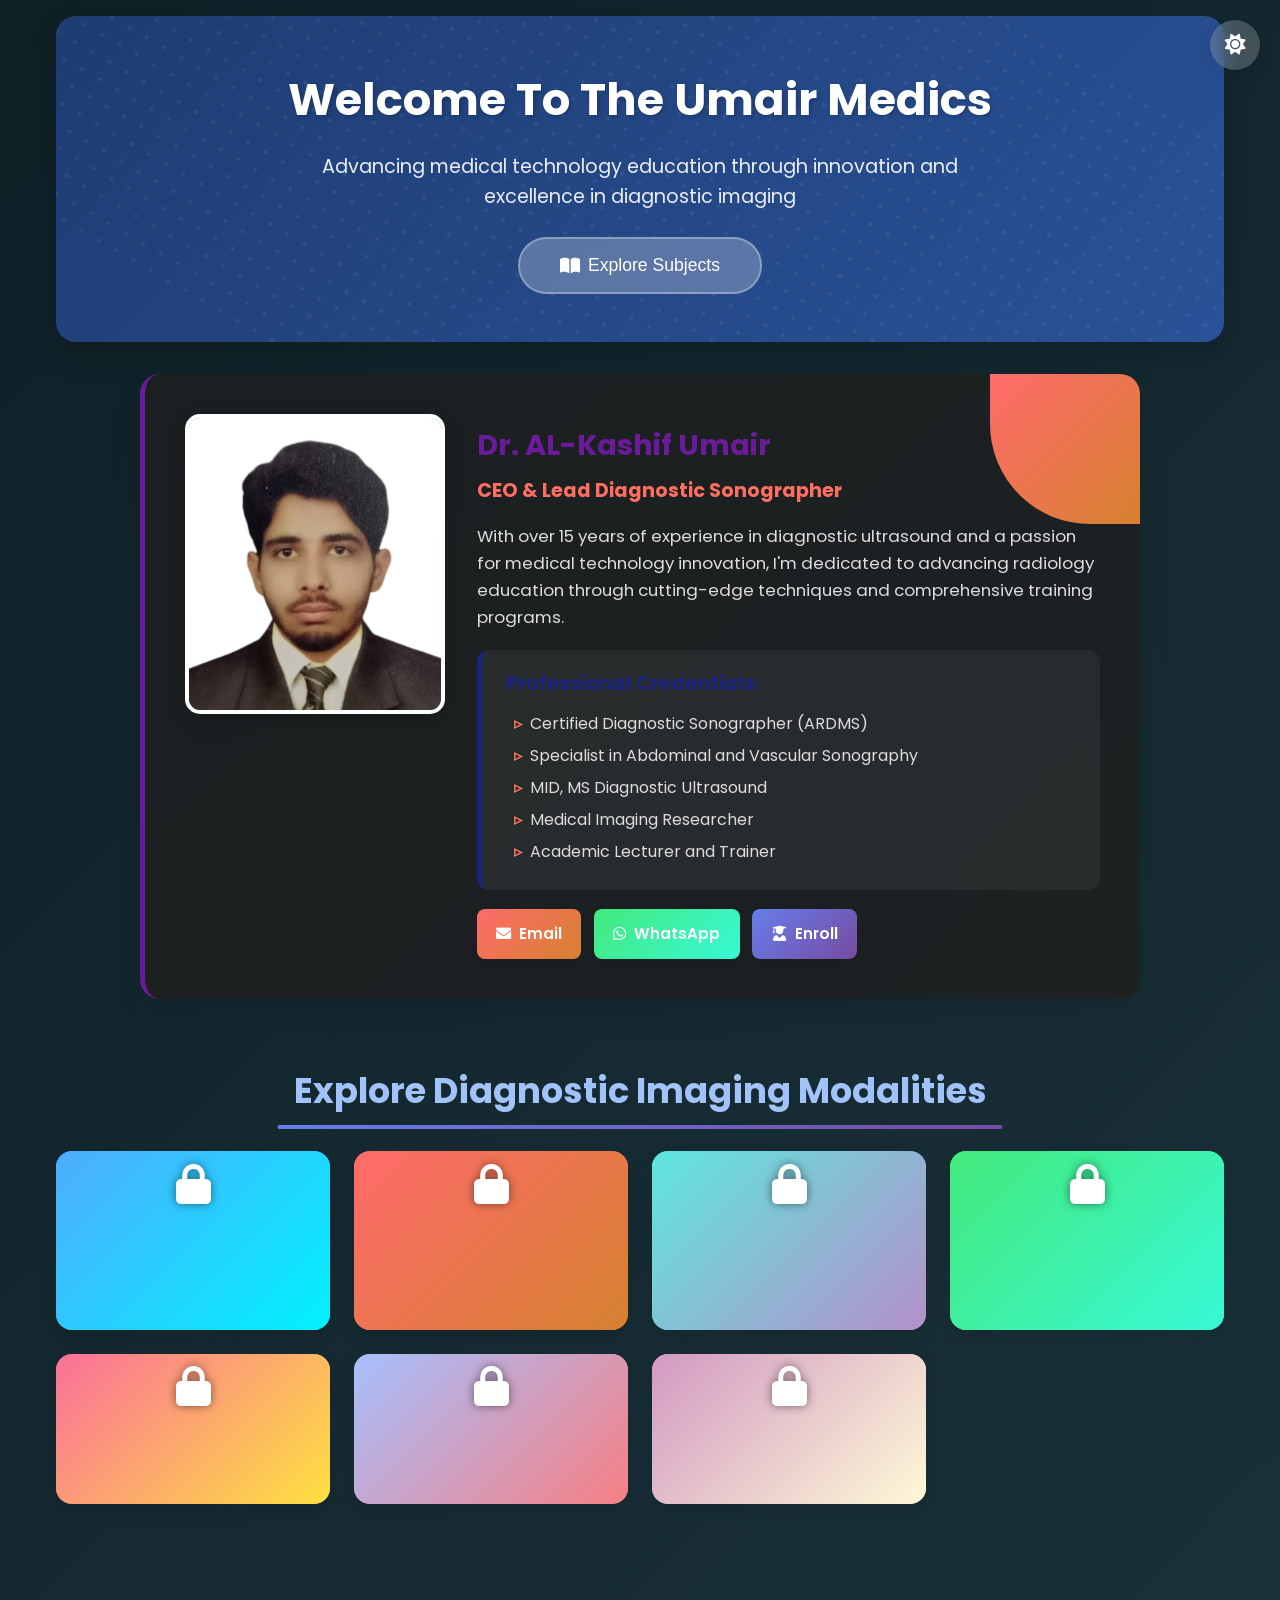
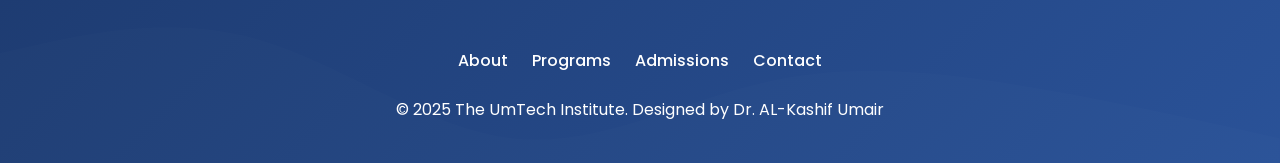
==== commit 893631f0: "Update index.html" ====
--- a/index.html
+++ b/index.html
@@ -382,6 +382,7 @@
       z-index: 1;
       text-decoration: none;
       animation: fadeInUp 0.8s ease-out both;
+      cursor: pointer;
     }
 
     .subject-card:nth-child(1) { animation-delay: 0.6s; }
@@ -434,6 +435,223 @@
 
     .subject-card:hover i {
       transform: scale(1.2);
+    }
+
+    .subject-card.locked::after {
+      content: '';
+      position: absolute;
+      top: 0;
+      left: 0;
+      width: 100%;
+      height: 100%;
+      background: rgba(0, 0, 0, 0.7);
+      border-radius: 16px;
+      z-index: 1;
+    }
+
+    .subject-card.locked::before {
+      content: '\f023';
+      font-family: 'Font Awesome 6 Free';
+      font-weight: 900;
+      position: absolute;
+      top: 50%;
+      left: 50%;
+      transform: translate(-50%, -50%);
+      font-size: 2.5rem;
+      color: white;
+      z-index: 2;
+      text-shadow: 0 0 10px rgba(0,0,0,0.5);
+    }
+
+    /* Password Modal */
+    .password-modal {
+      position: fixed;
+      top: 50%;
+      left: 50%;
+      transform: translate(-50%, -50%) scale(0);
+      background: rgba(0, 0, 0, 0.95);
+      backdrop-filter: blur(10px);
+      border-radius: 20px;
+      padding: 3rem;
+      z-index: 1000;
+      box-shadow: 0 25px 50px rgba(0,0,0,0.5);
+      text-align: center;
+      min-width: 350px;
+      max-width: 90vw;
+      border: 2px solid rgba(255,255,255,0.1);
+      transition: transform 0.4s ease;
+    }
+
+    .password-modal.active {
+      transform: translate(-50%, -50%) scale(1);
+    }
+
+    .password-modal h3 {
+      color: white;
+      font-size: 1.8rem;
+      margin-bottom: 0.5rem;
+      text-shadow: 0 0 10px rgba(255,255,255,0.3);
+    }
+
+    .password-modal .subject-name {
+      color: var(--secondary-color);
+      font-size: 1.5rem;
+      margin-bottom: 2rem;
+      font-weight: 600;
+    }
+
+    .password-input-container {
+      position: relative;
+      margin: 1.5rem 0;
+    }
+
+    .password-input {
+      width: 100%;
+      padding: 1rem 1.5rem;
+      font-size: 1.2rem;
+      border: 2px solid rgba(255,255,255,0.2);
+      border-radius: 10px;
+      background: rgba(255,255,255,0.1);
+      color: white;
+      text-align: center;
+      letter-spacing: 0.3rem;
+      font-family: 'Courier New', monospace;
+      transition: all 0.3s ease;
+    }
+
+    .password-input:focus {
+      outline: none;
+      border-color: var(--secondary-color);
+      box-shadow: 0 0 15px rgba(255,111,97,0.3);
+    }
+
+    .password-input::placeholder {
+      letter-spacing: normal;
+      color: rgba(255,255,255,0.5);
+    }
+
+    .toggle-password {
+      position: absolute;
+      right: 15px;
+      top: 50%;
+      transform: translateY(-50%);
+      background: none;
+      border: none;
+      color: rgba(255,255,255,0.7);
+      cursor: pointer;
+      font-size: 1.2rem;
+      transition: color 0.3s ease;
+    }
+
+    .toggle-password:hover {
+      color: white;
+    }
+
+    .password-feedback {
+      height: 20px;
+      margin: 0.5rem 0;
+      font-size: 0.9rem;
+      transition: all 0.3s ease;
+    }
+
+    .password-feedback.error {
+      color: #ff6b6b;
+    }
+
+    .password-feedback.success {
+      color: #43e97b;
+    }
+
+    .password-buttons {
+      display: flex;
+      gap: 1rem;
+      margin-top: 1.5rem;
+    }
+
+    .password-btn {
+      flex: 1;
+      padding: 1rem;
+      border: none;
+      border-radius: 10px;
+      font-size: 1rem;
+      font-weight: 600;
+      cursor: pointer;
+      transition: all 0.3s ease;
+      display: flex;
+      align-items: center;
+      justify-content: center;
+      gap: 0.5rem;
+    }
+
+    .submit-btn {
+      background: var(--gradient-4);
+      color: white;
+    }
+
+    .submit-btn:hover {
+      transform: translateY(-3px);
+      box-shadow: 0 5px 15px rgba(67, 233, 123, 0.3);
+    }
+
+    .cancel-btn {
+      background: rgba(255,255,255,0.1);
+      color: white;
+    }
+
+    .cancel-btn:hover {
+      background: rgba(255,255,255,0.2);
+      transform: translateY(-3px);
+    }
+
+    .close-btn {
+      position: absolute;
+      top: 15px;
+      right: 15px;
+      background: rgba(255,255,255,0.1);
+      border: none;
+      color: white;
+      width: 30px;
+      height: 30px;
+      border-radius: 50%;
+      cursor: pointer;
+      font-size: 1.2rem;
+      display: flex;
+      align-items: center;
+      justify-content: center;
+      transition: all 0.3s ease;
+    }
+
+    .close-btn:hover {
+      background: rgba(255,255,255,0.2);
+      transform: rotate(90deg);
+    }
+
+    .overlay {
+      position: fixed;
+      top: 0;
+      left: 0;
+      width: 100%;
+      height: 100%;
+      background: rgba(0, 0, 0, 0.8);
+      backdrop-filter: blur(5px);
+      z-index: 999;
+      display: none;
+    }
+
+    .overlay.active {
+      display: block;
+    }
+
+    /* Access Granted Animation */
+    @keyframes accessGranted {
+      0% { transform: scale(1); }
+      50% { transform: scale(1.1); }
+      100% { transform: scale(1); }
+    }
+
+    .access-granted {
+      animation: accessGranted 0.5s ease;
+      color: #43e97b !important;
     }
 
     /* Footer with Enhanced Animations */
@@ -625,6 +843,15 @@
         padding: 1.5rem 1rem;
       }
 
+      .password-modal {
+        padding: 2rem;
+        min-width: 300px;
+      }
+
+      .password-buttons {
+        flex-direction: column;
+      }
+
       .footer-links {
         flex-wrap: wrap;
       }
@@ -650,11 +877,51 @@
       .subject-grid {
         grid-template-columns: 1fr;
       }
+
+      .password-modal {
+        padding: 1.5rem;
+        min-width: 280px;
+      }
+
+      .password-modal h3 {
+        font-size: 1.4rem;
+      }
+
+      .password-modal .subject-name {
+        font-size: 1.2rem;
+      }
     }
   </style>
 </head>
 
 <body class="night">
+  <!-- Password Modal -->
+  <div class="overlay" id="overlay"></div>
+  <div class="password-modal" id="passwordModal">
+    <button class="close-btn" id="closeBtn"><i class="fas fa-times"></i></button>
+    <h3>Enter Access Code</h3>
+    <div class="subject-name" id="subjectName"></div>
+    
+    <div class="password-input-container">
+      <input type="password" class="password-input" id="passwordInput" 
+             placeholder="Enter 4-digit code" maxlength="4" autocomplete="off">
+      <button class="toggle-password" id="togglePassword" type="button">
+        <i class="fas fa-eye"></i>
+      </button>
+    </div>
+    
+    <div class="password-feedback" id="passwordFeedback"></div>
+    
+    <div class="password-buttons">
+      <button class="password-btn cancel-btn" id="cancelBtn">
+        <i class="fas fa-times"></i> Cancel
+      </button>
+      <button class="password-btn submit-btn" id="submitBtn">
+        <i class="fas fa-unlock"></i> Unlock
+      </button>
+    </div>
+  </div>
+
   <button class="toggle-mode" id="modeBtn"><i class="fa-solid fa-sun"></i></button>
 
   <div class="container">
@@ -707,27 +974,34 @@
     <section class="subject-section" id="subjects">
       <h2 class="section-heading">Explore Diagnostic Imaging Modalities</h2>
       <div class="subject-grid">
-        <a href="Ultrasound.html" class="subject-card" style="background: var(--gradient-3);">
+        <div class="subject-card locked" style="background: var(--gradient-3);" 
+             data-url="Ultrasound.html" data-code="0001" data-name="Ultrasound Imaging">
           <i class="fas fa-procedures"></i> Ultrasound Imaging
-        </a>
-        <a href="xray.html" class="subject-card" style="background: var(--gradient-2);">
+        </div>
+        <div class="subject-card locked" style="background: var(--gradient-2);" 
+             data-url="xray.html" data-code="0002" data-name="Radiography (X-ray)">
           <i class="fas fa-x-ray"></i> Radiography (X-ray)
-        </a>
-        <a href="MRI.html" class="subject-card" style="background: var(--gradient-7);">
+        </div>
+        <div class="subject-card locked" style="background: var(--gradient-7);" 
+             data-url="MRI.html" data-code="0003" data-name="Magnetic Resonance">
           <i class="fas fa-magnet"></i> Magnetic Resonance
-        </a>
-        <a href="CT Scan.html" class="subject-card" style="background: var(--gradient-4);">
+        </div>
+        <div class="subject-card locked" style="background: var(--gradient-4);" 
+             data-url="CT Scan.html" data-code="0004" data-name="Computed Tomography">
           <i class="fas fa-brain"></i> Computed Tomography
-        </a>
-        <a href="NM.html" class="subject-card" style="background: var(--gradient-5);">
+        </div>
+        <div class="subject-card locked" style="background: var(--gradient-5);" 
+             data-url="NM.html" data-code="0005" data-name="Nuclear Medicine">
           <i class="fas fa-atom"></i> Nuclear Medicine
-        </a>
-        <a href="fluoroscopy.html" class="subject-card" style="background: var(--gradient-6);">
+        </div>
+        <div class="subject-card locked" style="background: var(--gradient-6);" 
+             data-url="fluoroscopy.html" data-code="0006" data-name="Fluoroscopy">
           <i class="fas fa-video"></i> Fluoroscopy
-        </a>
-        <a href="Subjects/dexa.html" class="subject-card" style="background: var(--gradient-8);">
+        </div>
+        <div class="subject-card locked" style="background: var(--gradient-8);" 
+             data-url="Subjects/dexa.html" data-code="0007" data-name="Bone Densitometry">
           <i class="fas fa-bone"></i> Bone Densitometry
-        </a>
+        </div>
       </div>
     </section>
   </div>
@@ -790,6 +1064,176 @@
     document.querySelectorAll('.profile-container, .subject-section, .subject-card').forEach(el => {
       observer.observe(el);
     });
+
+    // Password Protection System
+    const subjectCards = document.querySelectorAll('.subject-card');
+    const passwordModal = document.getElementById('passwordModal');
+    const overlay = document.getElementById('overlay');
+    const closeBtn = document.getElementById('closeBtn');
+    const cancelBtn = document.getElementById('cancelBtn');
+    const submitBtn = document.getElementById('submitBtn');
+    const togglePassword = document.getElementById('togglePassword');
+    const passwordInput = document.getElementById('passwordInput');
+    const subjectNameElement = document.getElementById('subjectName');
+    const passwordFeedback = document.getElementById('passwordFeedback');
+
+    let currentCard = null;
+    let unlockedCards = JSON.parse(localStorage.getItem('unlockedCards')) || [];
+
+    // Initialize unlocked cards
+    subjectCards.forEach(card => {
+      const cardName = card.getAttribute('data-name');
+      if (unlockedCards.includes(cardName)) {
+        card.classList.remove('locked');
+        card.style.cursor = 'pointer';
+        card.title = "Click to access";
+      }
+    });
+
+    // Add click event to each subject card
+    subjectCards.forEach(card => {
+      card.addEventListener('click', function() {
+        const cardName = this.getAttribute('data-name');
+        
+        // If card is already unlocked, open it
+        if (unlockedCards.includes(cardName)) {
+          const url = this.getAttribute('data-url');
+          window.open(url, '_blank');
+          return;
+        }
+        
+        // Otherwise, show password modal
+        currentCard = this;
+        const subjectName = this.getAttribute('data-name');
+        
+        // Display subject name in modal
+        subjectNameElement.textContent = subjectName;
+        
+        // Reset modal
+        passwordInput.value = '';
+        passwordFeedback.textContent = '';
+        passwordFeedback.className = 'password-feedback';
+        
+        // Show modal
+        passwordModal.classList.add('active');
+        overlay.classList.add('active');
+        
+        // Focus on password input
+        setTimeout(() => {
+          passwordInput.focus();
+        }, 300);
+        
+        // Prevent body scroll
+        document.body.style.overflow = 'hidden';
+      });
+    });
+
+    // Toggle password visibility
+    togglePassword.addEventListener('click', function() {
+      const type = passwordInput.getAttribute('type') === 'password' ? 'text' : 'password';
+      passwordInput.setAttribute('type', type);
+      this.querySelector('i').classList.toggle('fa-eye');
+      this.querySelector('i').classList.toggle('fa-eye-slash');
+    });
+
+    // Submit password
+    submitBtn.addEventListener('click', validatePassword);
+    passwordInput.addEventListener('keypress', function(e) {
+      if (e.key === 'Enter') {
+        validatePassword();
+      }
+    });
+
+    function validatePassword() {
+      const enteredCode = passwordInput.value.trim();
+      const correctCode = currentCard.getAttribute('data-code');
+      const subjectName = currentCard.getAttribute('data-name');
+      
+      if (enteredCode === correctCode) {
+        // Success
+        passwordFeedback.textContent = '✓ Access Granted!';
+        passwordFeedback.className = 'password-feedback success';
+        passwordInput.classList.add('access-granted');
+        
+        // Add to unlocked cards
+        if (!unlockedCards.includes(subjectName)) {
+          unlockedCards.push(subjectName);
+          localStorage.setItem('unlockedCards', JSON.stringify(unlockedCards));
+        }
+        
+        // Unlock the card
+        currentCard.classList.remove('locked');
+        currentCard.style.cursor = 'pointer';
+        currentCard.title = "Click to access";
+        
+        // Open the page after delay
+        setTimeout(() => {
+          const url = currentCard.getAttribute('data-url');
+          closeModal();
+          setTimeout(() => {
+            window.open(url, '_blank');
+          }, 300);
+        }, 1000);
+        
+      } else {
+        // Error
+        passwordFeedback.textContent = '✗ Incorrect code. Try again.';
+        passwordFeedback.className = 'password-feedback error';
+        passwordInput.value = '';
+        passwordInput.focus();
+        
+        // Shake animation
+        passwordInput.style.animation = 'none';
+        setTimeout(() => {
+          passwordInput.style.animation = 'shake 0.5s';
+        }, 10);
+      }
+    }
+
+    // Close modal functions
+    function closeModal() {
+      passwordModal.classList.remove('active');
+      overlay.classList.remove('active');
+      document.body.style.overflow = 'auto';
+      currentCard = null;
+      passwordInput.value = '';
+      passwordFeedback.textContent = '';
+      passwordInput.classList.remove('access-granted');
+      passwordInput.setAttribute('type', 'password');
+      togglePassword.querySelector('i').className = 'fas fa-eye';
+    }
+
+    closeBtn.addEventListener('click', closeModal);
+    cancelBtn.addEventListener('click', closeModal);
+    overlay.addEventListener('click', closeModal);
+
+    // Close with Escape key
+    document.addEventListener('keydown', function(e) {
+      if (e.key === 'Escape' && passwordModal.classList.contains('active')) {
+        closeModal();
+      }
+    });
+
+    // Shake animation for incorrect password
+    const style = document.createElement('style');
+    style.textContent = `
+      @keyframes shake {
+        0%, 100% { transform: translateX(0); }
+        10%, 30%, 50%, 70%, 90% { transform: translateX(-5px); }
+        20%, 40%, 60%, 80% { transform: translateX(5px); }
+      }
+    `;
+    document.head.appendChild(style);
+
+    // Auto-focus on password input when modal opens
+    passwordModal.addEventListener('transitionend', function() {
+      if (passwordModal.classList.contains('active')) {
+        passwordInput.focus();
+      }
+    });
+
+    // Clear all unlocked cards (for testing) - remove in production
+    // localStorage.removeItem('unlockedCards');
   </script>
 </body>
-</html>+</html>
